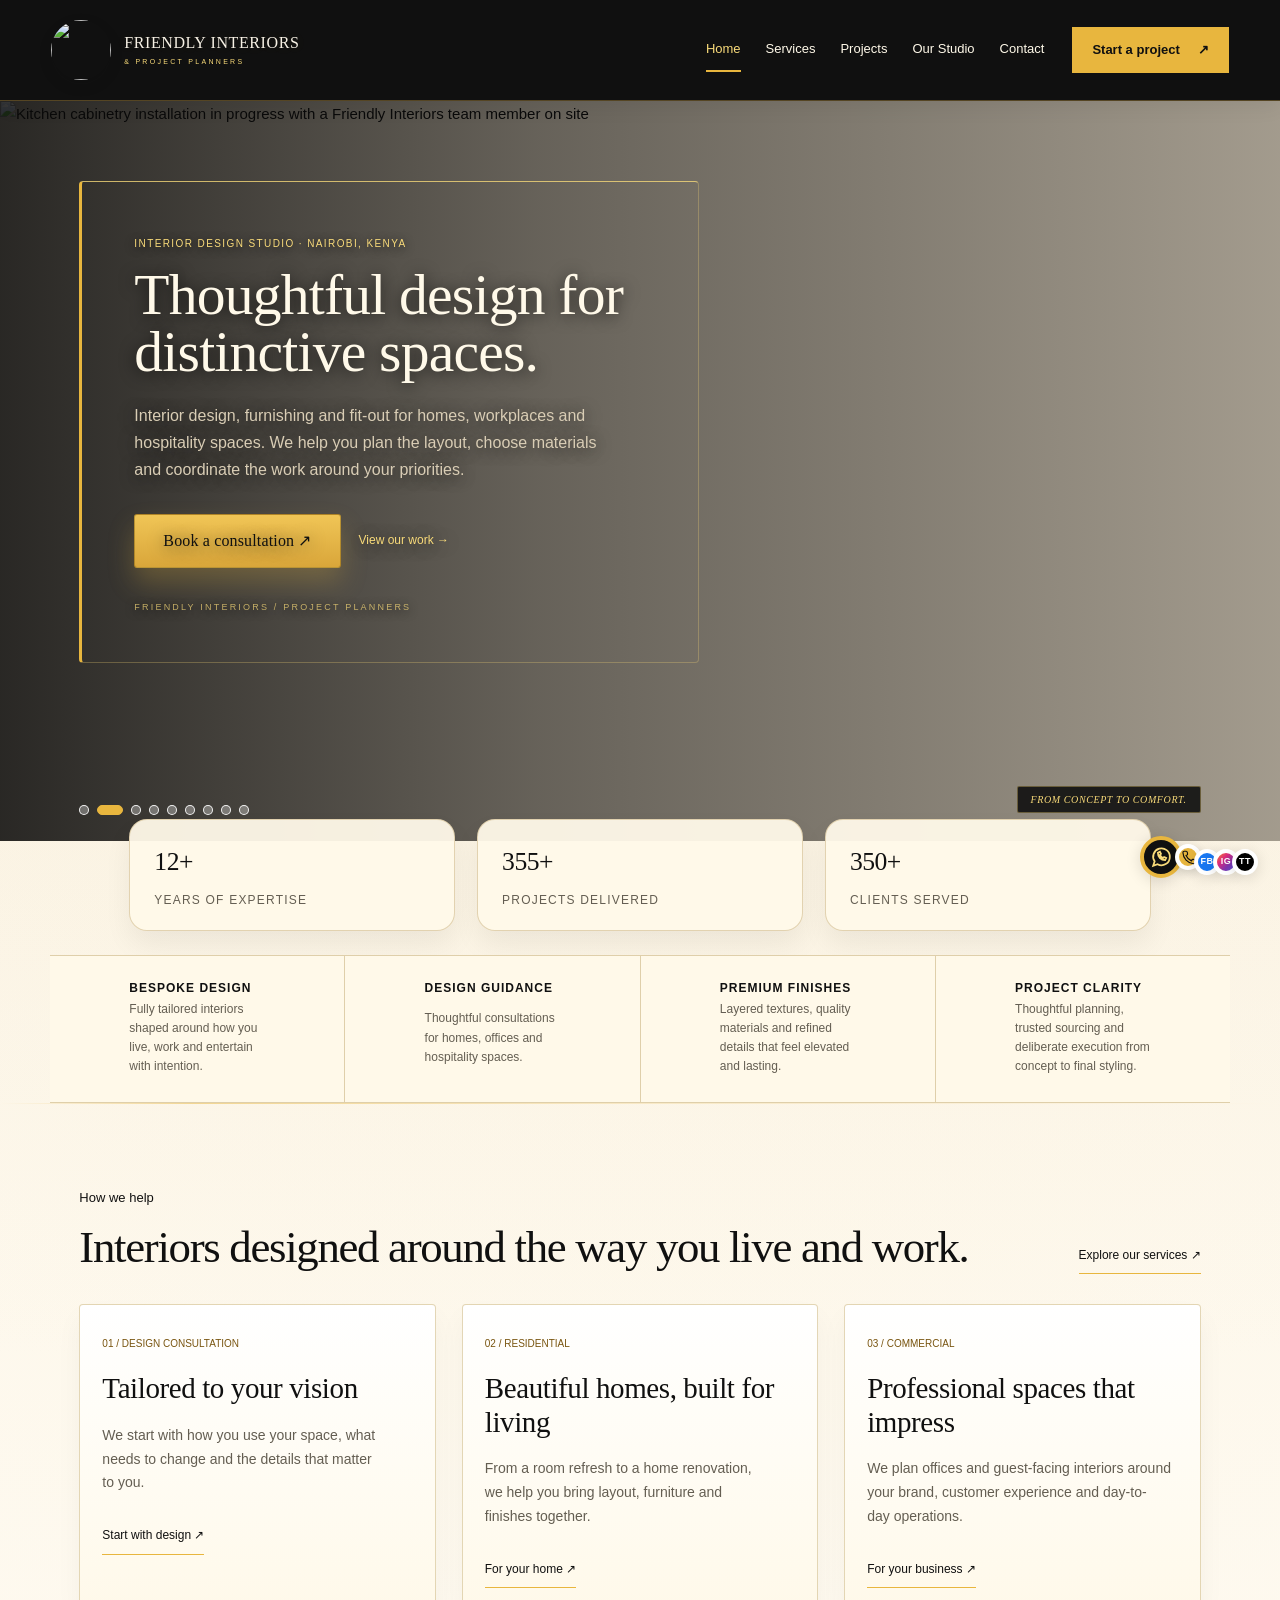
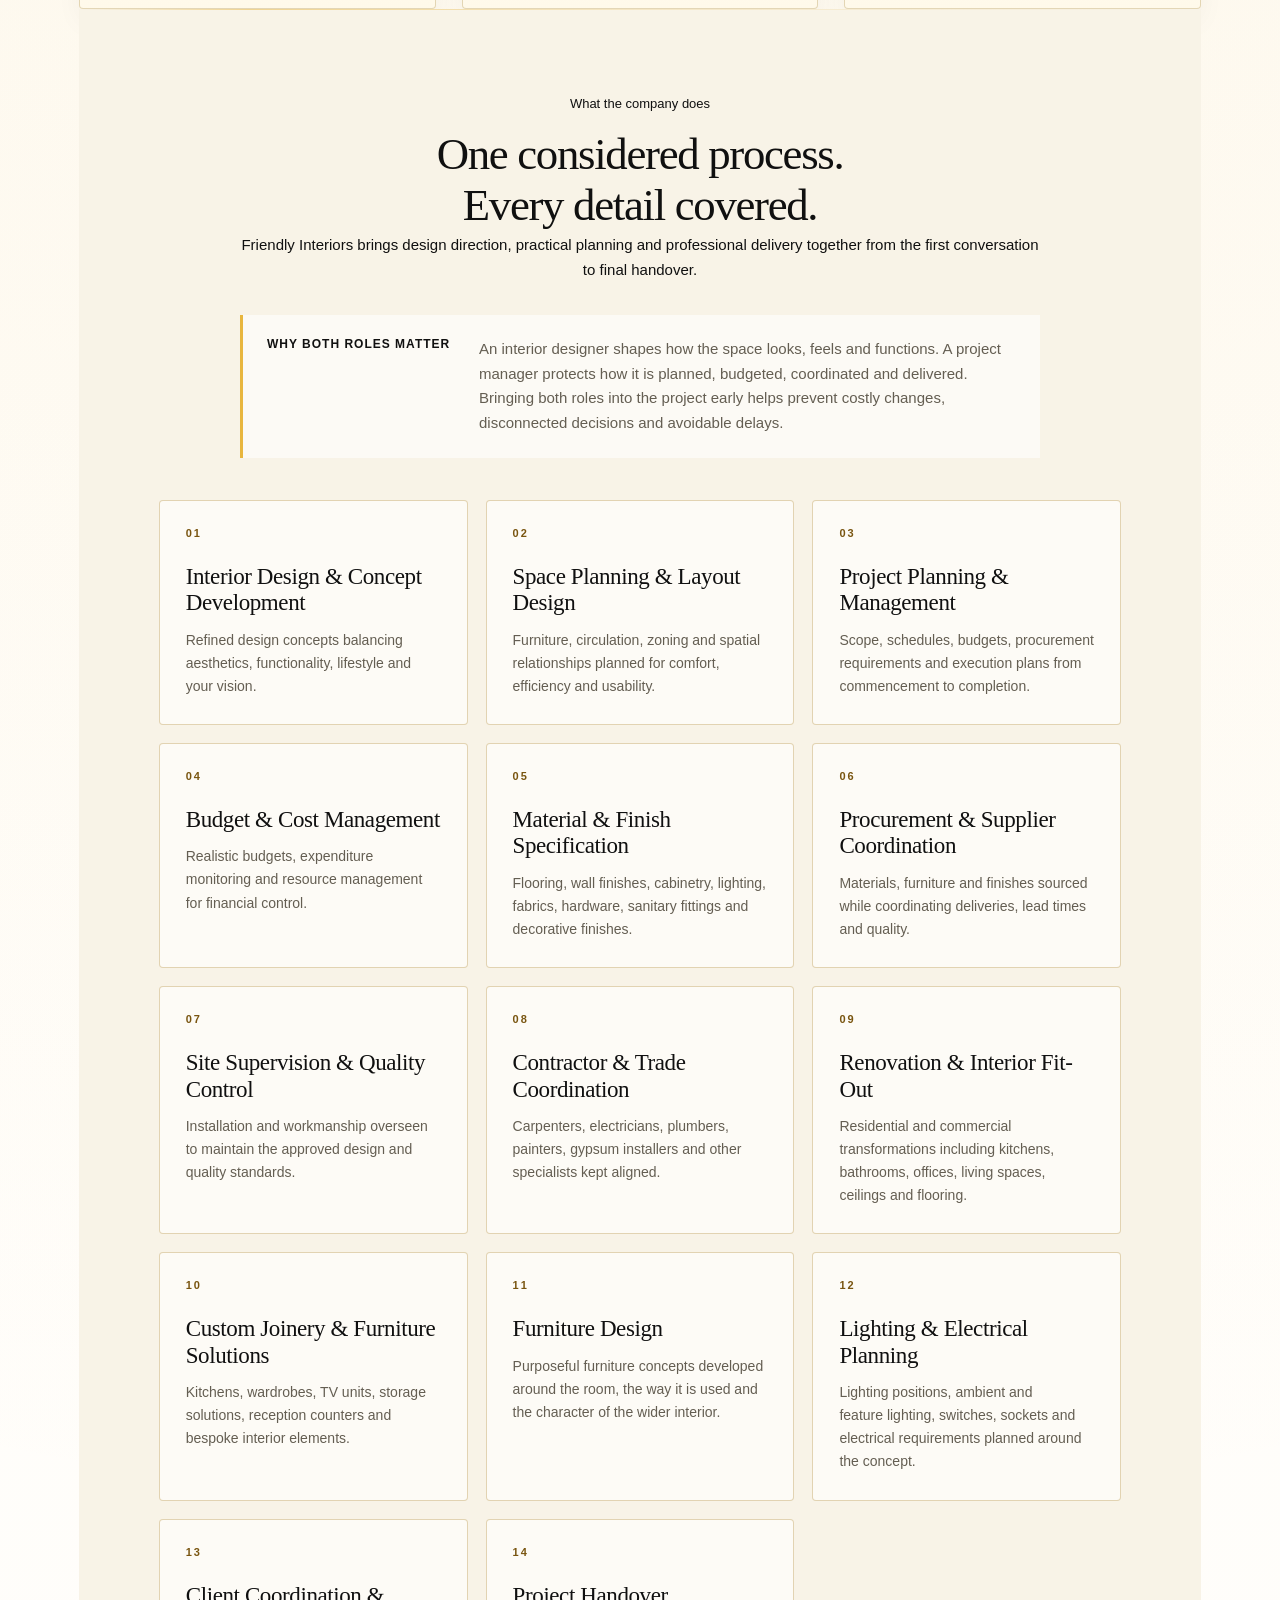
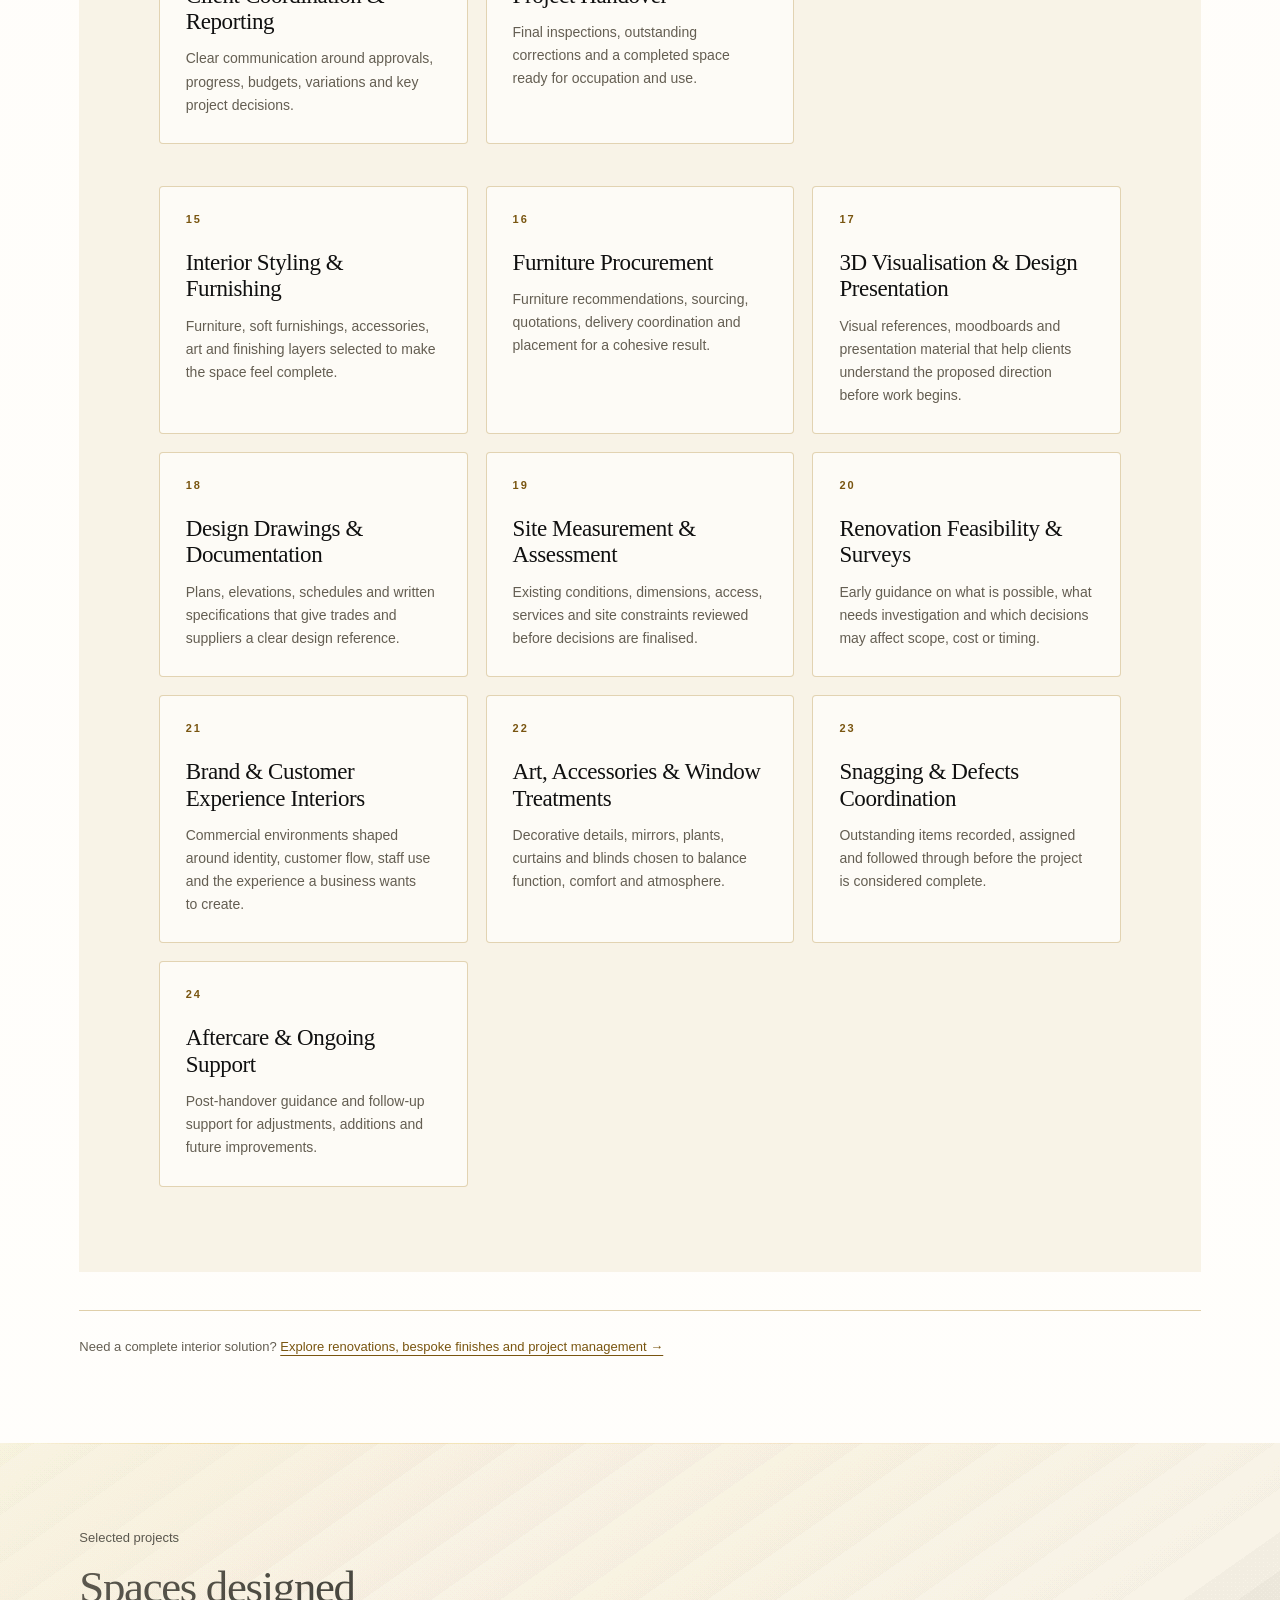
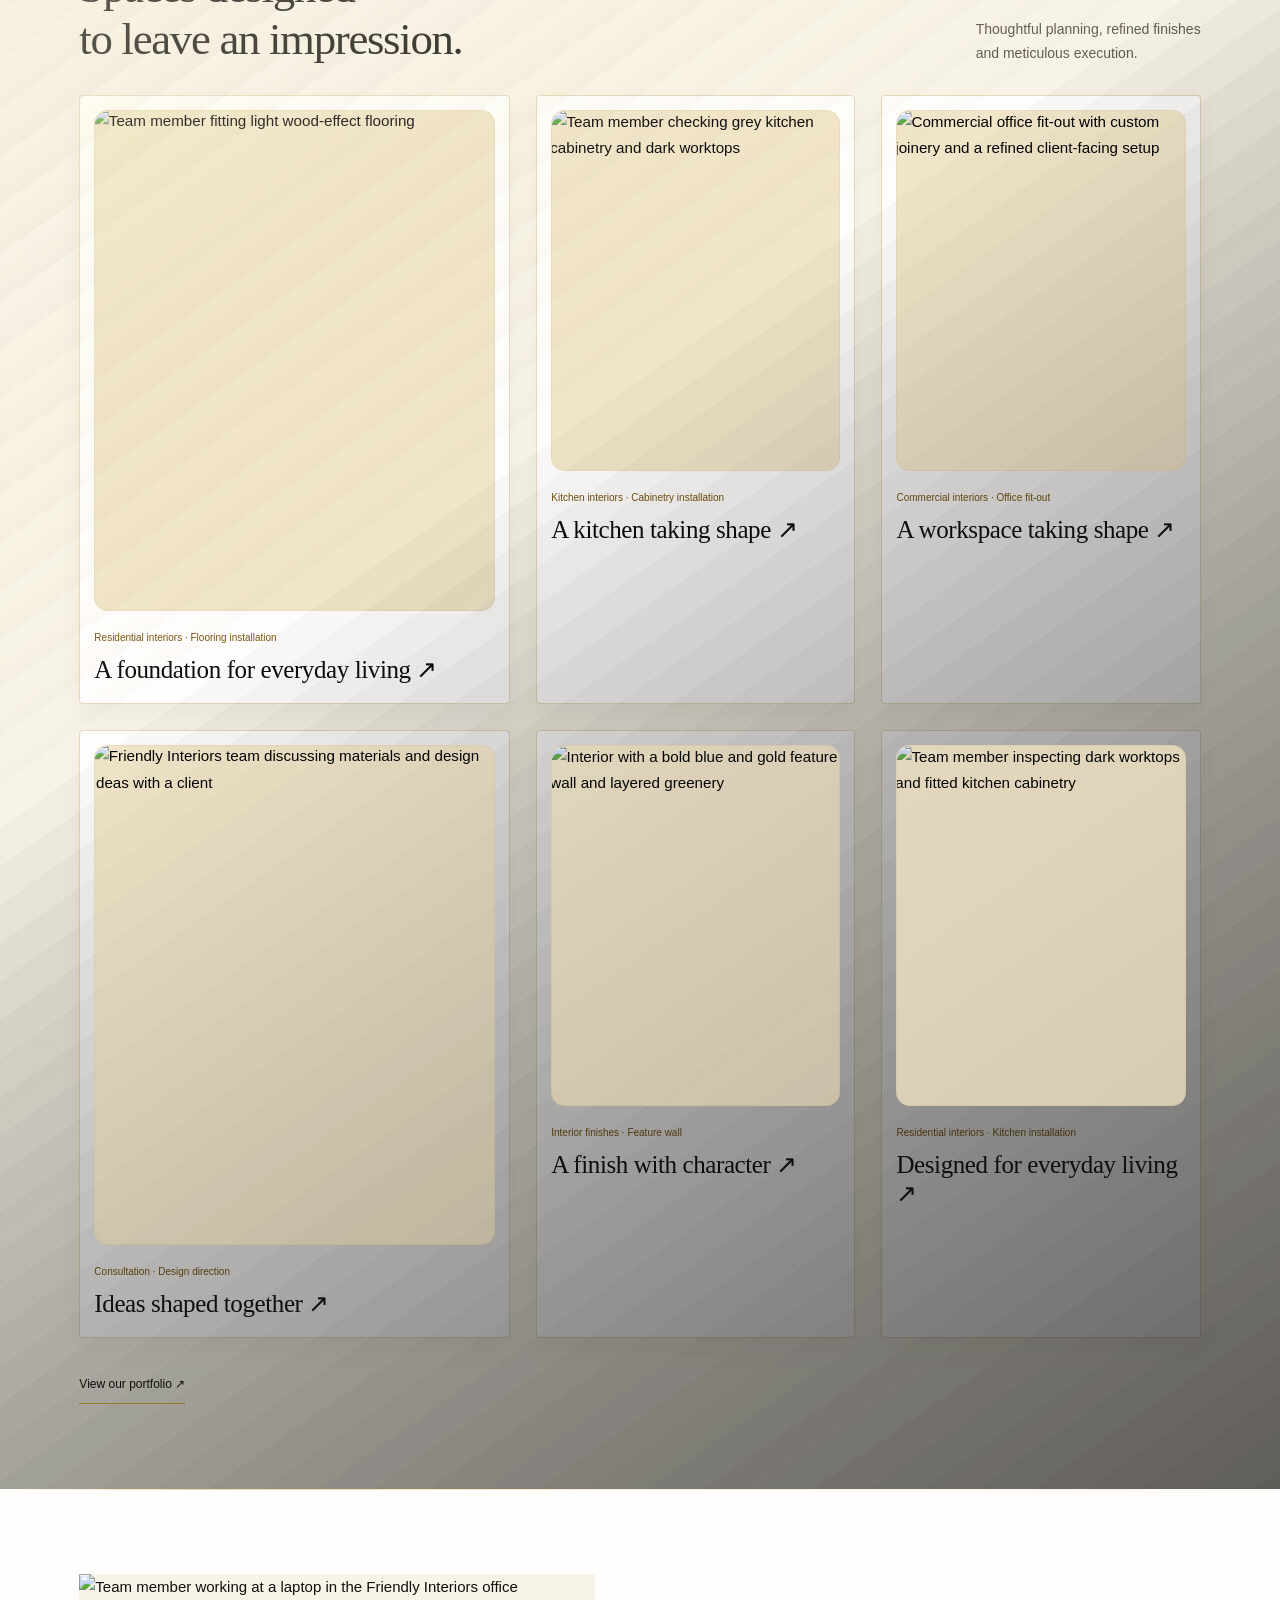
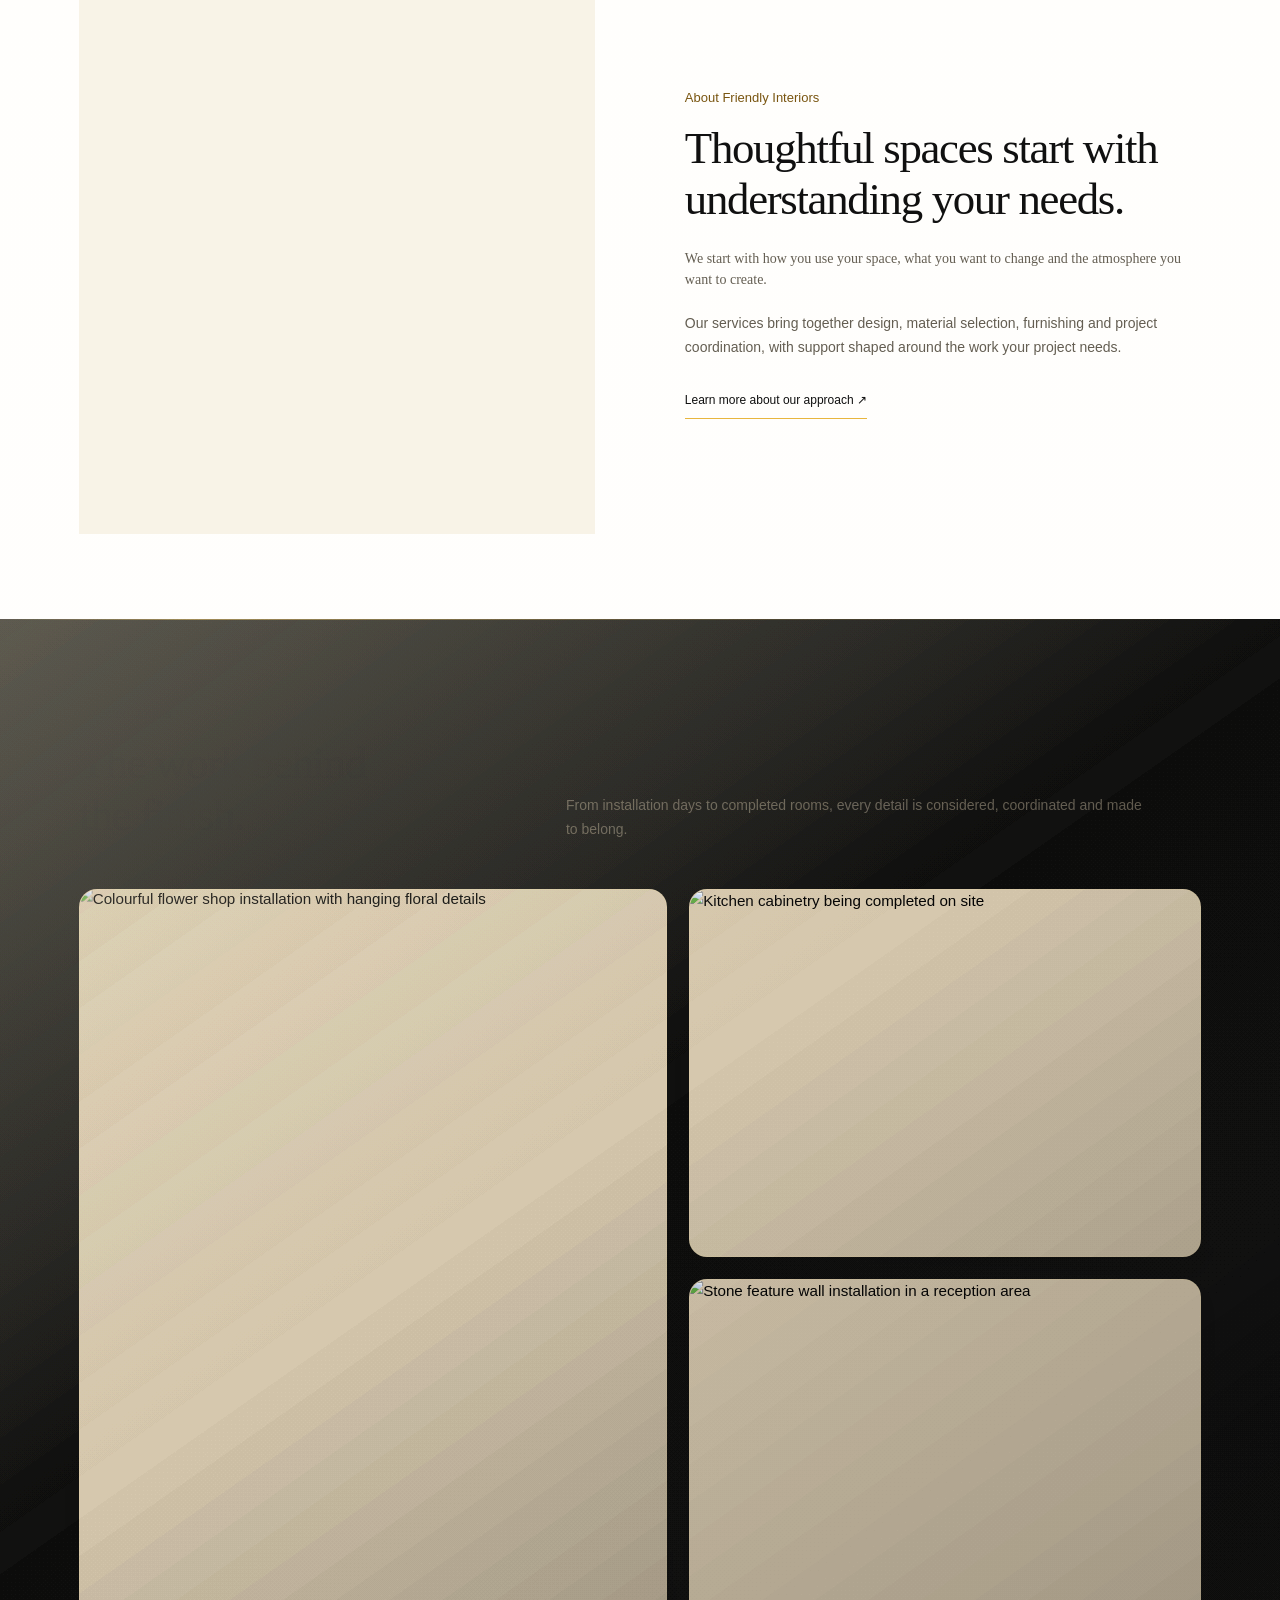
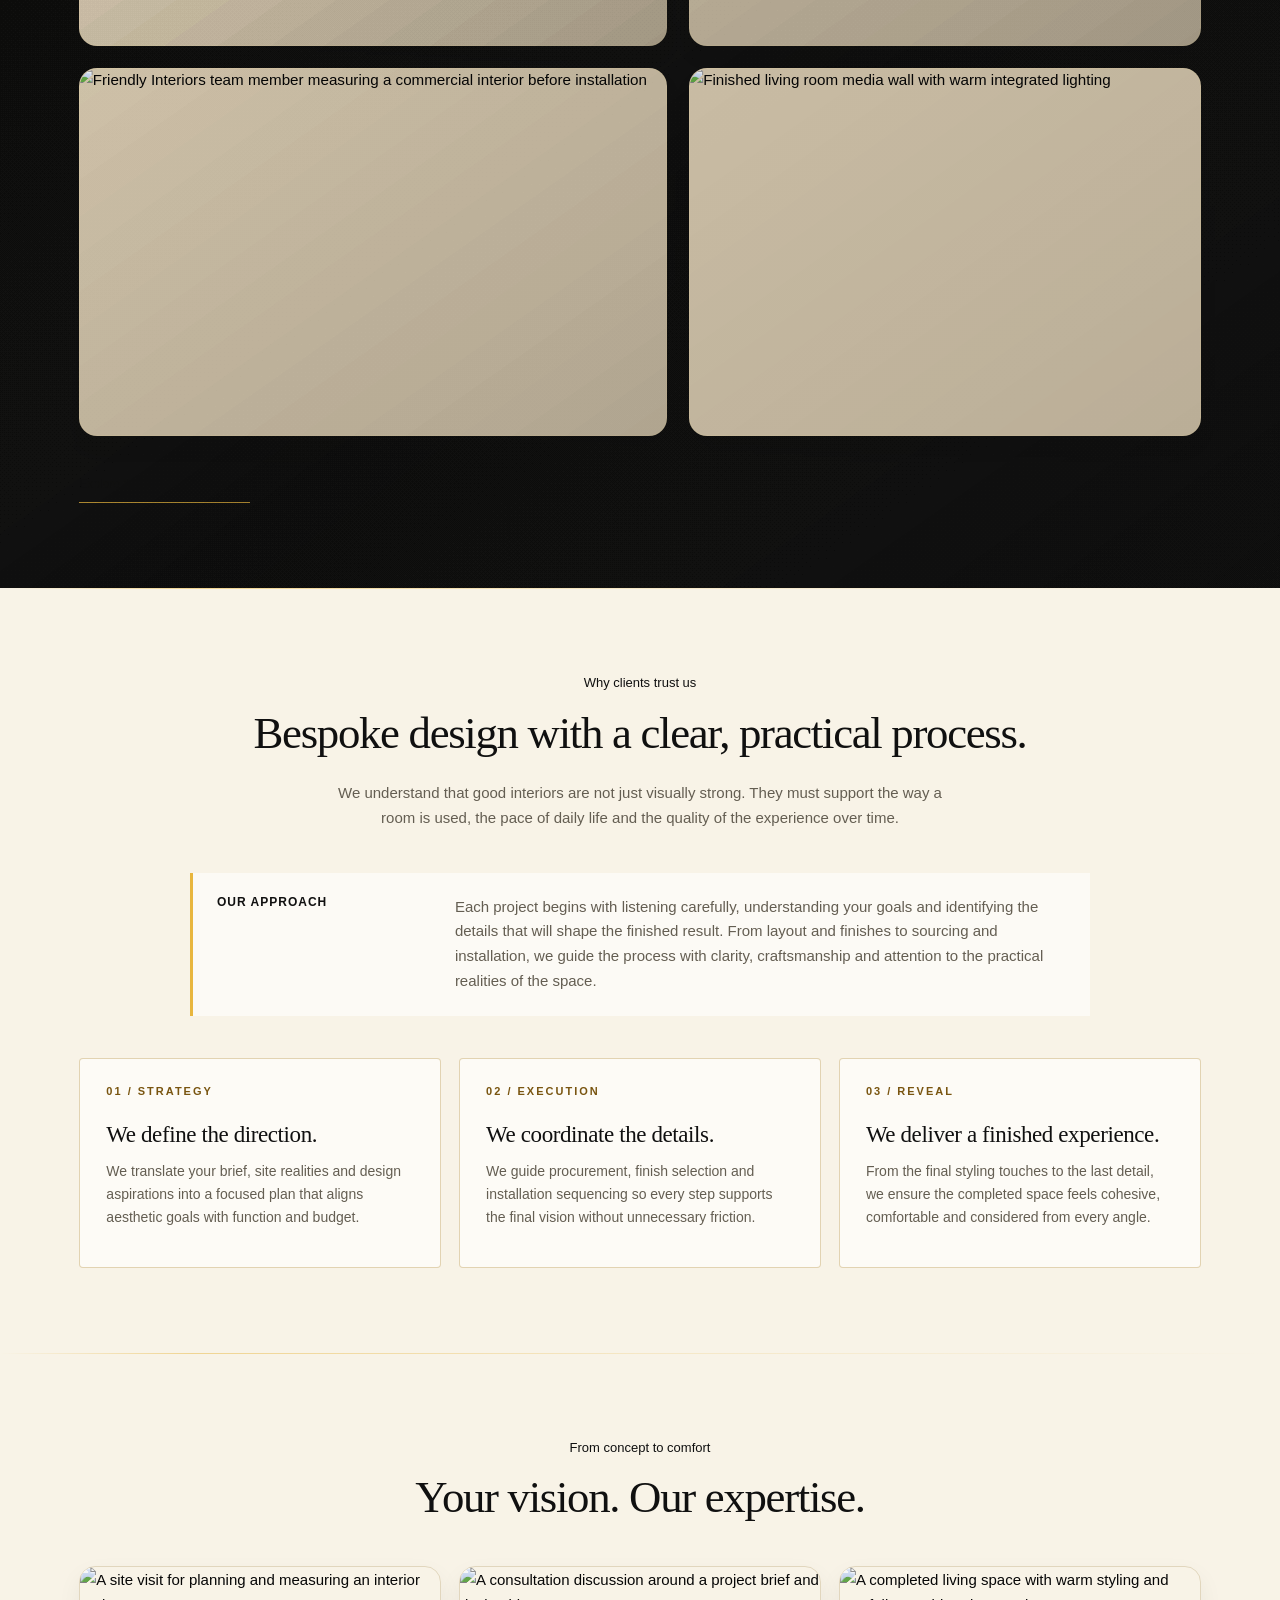
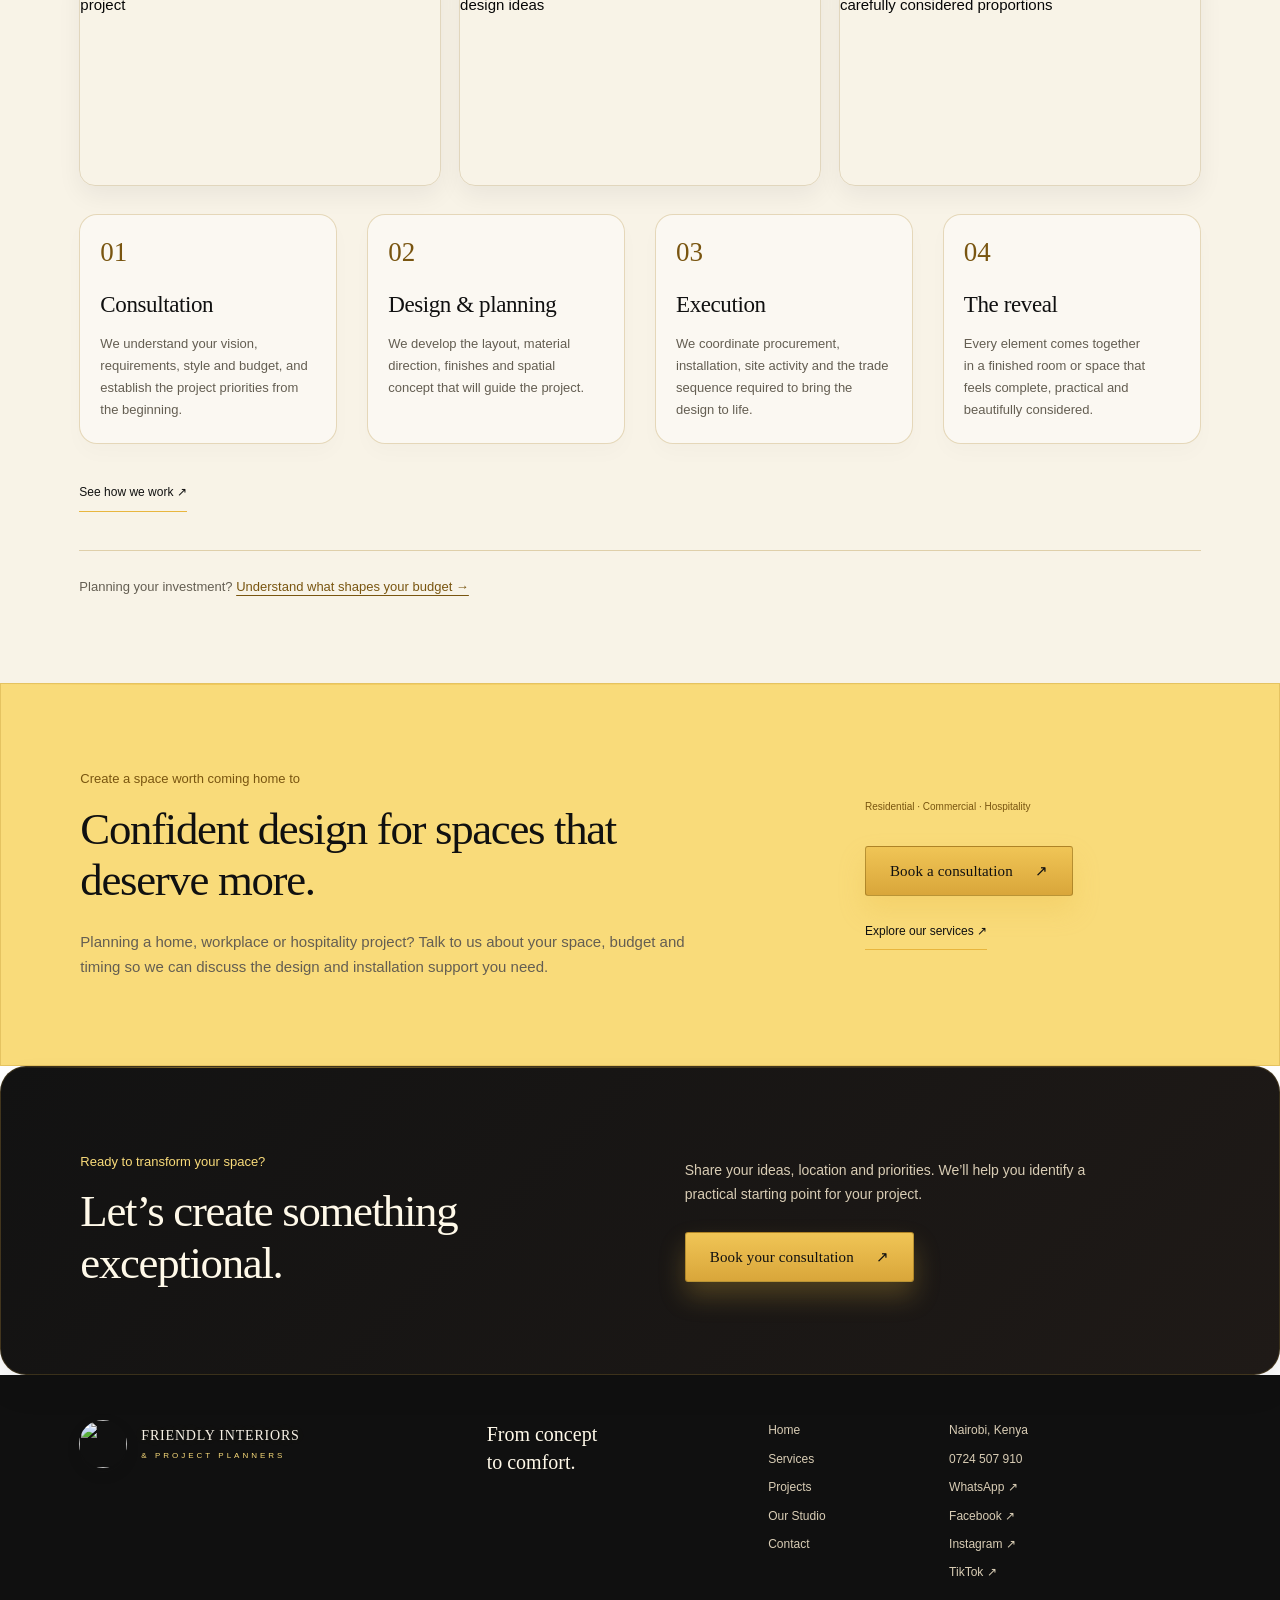
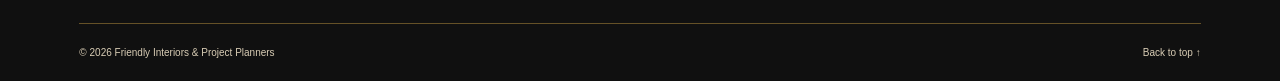
==== index.html @ 9d8ebe6f "Add files via upload" ====
<!DOCTYPE html>
<html lang="en">
<head>
<meta charset="UTF-8">
<meta name="viewport" content="width=device-width, initial-scale=1">
<meta name="description" content="Friendly Interiors &amp; Project Planners designs and delivers refined residential, commercial and hospitality interiors for clients worldwide, from concept through completion.">
<meta name="theme-color" content="#101010">
<title>Worldwide Interior Design | Friendly Interiors &amp; Project Planners</title>
<link rel="stylesheet" href="style.css">
<script src="script.js" defer></script>
</head>
<body>
<a class="skip-link" href="#main-content">Skip to content</a>
<header id="top" class="site-header">
  <div class="header-inner">
    <a class="brand" href="index.html" aria-label="Friendly Interiors home"><img src="images/logo-v2.jpg" width="600" height="600" alt=""><span>FRIENDLY INTERIORS<small>&amp; PROJECT PLANNERS</small></span></a>
    <button class="menu-toggle" type="button" aria-expanded="false" aria-controls="main-nav" hidden><span class="menu-label">Menu</span><span class="menu-icon" aria-hidden="true"></span></button>
    <nav id="main-nav" aria-label="Main navigation">
      <div class="nav-links"><a href="index.html" aria-current="page">Home</a><a href="services.html">Services</a><a href="projects.html">Projects</a><a href="studio.html">Our Studio</a><a href="contact.html">Contact</a></div>
      <a class="nav-project-cta" href="contact.html#contact">Start a project <span aria-hidden="true">↗</span></a>
      <a class="nav-phone" href="tel:+254724507910"><span>Speak with our team</span>0724 507 910</a>
    </nav>
  </div>
</header>
<main id="main-content"><section class="hero" aria-labelledby="hero-title">
  <div class="hero-slideshow" aria-label="Featured interior design project gallery">
    <img src="images/tv%20wall%20design.jpg" alt="Contemporary residential media wall with timber slats, textured stone and integrated lighting" class="hero-image is-active" fetchpriority="high" decoding="async">
    <img src="images/kitchen%20cabinet%20done.jpg" alt="Kitchen cabinetry installation in progress with a Friendly Interiors team member on site" class="hero-image" loading="lazy" decoding="async">
    <img src="images/hospitality%20space%20image.jpg" alt="Hospitality interior styling with a refined palette, soft seating and polished finish details" class="hero-image" loading="lazy" decoding="async">
    <img src="images/residential%20image.jpg" alt="Residential living space with warm materials, comfortable seating and a curated modern layout" class="hero-image" loading="lazy" decoding="async">
    <img src="images/office-fit-out.jpg" alt="Commercial office fit-out showing custom joinery, flooring and a refined work environment" class="hero-image" loading="lazy" decoding="async">
    <img src="images/commercial%20space.jpg" alt="Commercial interior with brushed timber details, shelving and a polished hospitality atmosphere" class="hero-image" loading="lazy" decoding="async">
    <img src="images/commercial%20space2.jpg" alt="Statement feature wall with blue and gold detailing and layered greenery in a stylish finish" class="hero-image" loading="lazy" decoding="async">
    <img src="images/consultation.jpg" alt="Friendly Interiors team discussing design ideas with clients during a consultation" class="hero-image" loading="lazy" decoding="async">
    <img src="images/studio-planning.jpg" alt="Design planning session with materials and ideas being mapped out in the studio" class="hero-image" loading="lazy" decoding="async">
  </div>
  <div class="hero-dots" aria-label="Image slides">
    <button type="button" class="hero-dot is-active" aria-label="Show slide 1" aria-pressed="true"></button>
    <button type="button" class="hero-dot" aria-label="Show slide 2" aria-pressed="false"></button>
    <button type="button" class="hero-dot" aria-label="Show slide 3" aria-pressed="false"></button>
    <button type="button" class="hero-dot" aria-label="Show slide 4" aria-pressed="false"></button>
    <button type="button" class="hero-dot" aria-label="Show slide 5" aria-pressed="false"></button>
    <button type="button" class="hero-dot" aria-label="Show slide 6" aria-pressed="false"></button>
    <button type="button" class="hero-dot" aria-label="Show slide 7" aria-pressed="false"></button>
    <button type="button" class="hero-dot" aria-label="Show slide 8" aria-pressed="false"></button>
    <button type="button" class="hero-dot" aria-label="Show slide 9" aria-pressed="false"></button>
  </div>
  <div class="hero-card"><p class="eyebrow">Interior design studio · Nairobi, Kenya</p><h1 id="hero-title">Thoughtful design for distinctive spaces.</h1><p>Interior design, furnishing and fit-out for homes, workplaces and hospitality spaces. We help you plan the layout, choose materials and coordinate the work around your priorities.</p><div class="hero-actions"><a class="button" href="contact.html#contact">Book a consultation ↗</a><a class="hero-secondary" href="projects.html">View our work →</a></div></div><span class="hero-caption">From concept to comfort.</span></section>
<section class="hero-metrics" aria-label="Friendly Interiors highlights">
  <div class="metric-item"><span class="metric-number">12+</span><span class="metric-label">years of expertise</span></div>
  <div class="metric-item"><span class="metric-number">355+</span><span class="metric-label">projects delivered</span></div>
  <div class="metric-item"><span class="metric-number">350+</span><span class="metric-label">clients served</span></div>
</section>
<section class="trust-strip" aria-label="Studio strengths">
  <div><strong>Bespoke design</strong><span>Fully tailored interiors shaped around how you live, work and entertain with intention.</span></div>
  <div><strong>Design guidance</strong><span>Thoughtful consultations for homes, offices and hospitality spaces.</span></div>
  <div><strong>Premium finishes</strong><span>Layered textures, quality materials and refined details that feel elevated and lasting.</span></div>
  <div><strong>Project clarity</strong><span>Thoughtful planning, trusted sourcing and deliberate execution from concept to final styling.</span></div>
</section>
<section class="section" id="services"><div class="heading-row"><div><p class="eyebrow">How we help</p><h2>Interiors designed around the way you live and work.</h2></div><a class="text-link" href="services.html">Explore our services ↗</a></div><div class="pathway-grid">
<article><span class="tag">01 / DESIGN CONSULTATION</span><h3>Tailored to your vision</h3><p>We start with how you use your space, what needs to change and the details that matter to you.</p><a class="text-link" href="services.html#residential">Start with design ↗</a></article>
<article><span class="tag">02 / RESIDENTIAL</span><h3>Beautiful homes, built for living</h3><p>From a room refresh to a home renovation, we help you bring layout, furniture and finishes together.</p><a class="text-link" href="services.html#residential">For your home ↗</a></article>
<article><span class="tag">03 / COMMERCIAL</span><h3>Professional spaces that impress</h3><p>We plan offices and guest-facing interiors around your brand, customer experience and day-to-day operations.</p><a class="text-link" href="services.html#commercial">For your business ↗</a></article></div><div class="compact-note" id="service-guide">Need a complete interior solution? <a href="services.html#service-guide">Explore renovations, bespoke finishes and project management →</a></div></section>
<section class="section home-work" id="projects"><div class="heading-row"><div><p class="eyebrow">Selected projects</p><h2>Spaces designed<br>to leave an impression.</h2></div><p>Thoughtful planning, refined finishes<br>and meticulous execution.</p></div><div class="home-projects"><article><a href="projects.html#flooring-installation" class="preview-photo"><img src="images/residential%20image.jpg" alt="Team member fitting light wood-effect flooring" loading="lazy" decoding="async"></a><p class="tag">Residential interiors · Flooring installation</p><h3><a href="projects.html#flooring-installation">A foundation for everyday living ↗</a></h3></article><article><a href="projects.html#kitchen-installation" class="preview-photo"><img src="images/hospitality%20space%20image.jpg" alt="Team member checking grey kitchen cabinetry and dark worktops" loading="lazy" decoding="async"></a><p class="tag">Kitchen interiors · Cabinetry installation</p><h3><a href="projects.html#kitchen-installation">A kitchen taking shape ↗</a></h3></article><article><a href="projects.html#office-fit-out" class="preview-photo"><img src="images/office-fit-out.jpg" alt="Commercial office fit-out with custom joinery and a refined client-facing setup" loading="lazy" decoding="async"></a><p class="tag">Commercial interiors · Office fit-out</p><h3><a href="projects.html#office-fit-out">A workspace taking shape ↗</a></h3></article><article><a href="studio.html#consultation" class="preview-photo"><img src="images/consultation.jpg" alt="Friendly Interiors team discussing materials and design ideas with a client" loading="lazy" decoding="async"></a><p class="tag">Consultation · Design direction</p><h3><a href="studio.html#consultation">Ideas shaped together ↗</a></h3></article><article><a href="projects.html#lounge-styling" class="preview-photo"><img src="images/commercial%20space2.jpg" alt="Interior with a bold blue and gold feature wall and layered greenery" loading="lazy" decoding="async"></a><p class="tag">Interior finishes · Feature wall</p><h3><a href="projects.html#lounge-styling">A finish with character ↗</a></h3></article><article><a href="projects.html#kitchen-installation" class="preview-photo"><img src="images/hero.jpg" alt="Team member inspecting dark worktops and fitted kitchen cabinetry" loading="lazy" decoding="async"></a><p class="tag">Residential interiors · Kitchen installation</p><h3><a href="projects.html#kitchen-installation">Designed for everyday living ↗</a></h3></article></div><a class="text-link" href="projects.html">View our portfolio ↗</a></section>
<section class="section editorial-split" id="about"><figure class="portrait"><img src="images/studio-planning.jpg" alt="Team member working at a laptop in the Friendly Interiors office" loading="lazy" decoding="async"></figure><div><p class="eyebrow">About Friendly Interiors</p><h2>Thoughtful spaces start with understanding your needs.</h2><p class="lead">We start with how you use your space, what you want to change and the atmosphere you want to create.</p><p>Our services bring together design, material selection, furnishing and project coordination, with support shaped around the work your project needs.</p><a class="text-link" href="studio.html">Learn more about our approach ↗</a></div></section>
<section class="section premium-gallery" aria-labelledby="premium-gallery-title"><div class="heading-row"><div><p class="eyebrow">Selected details</p><h2 id="premium-gallery-title">The work behind the finish.</h2></div><p>From installation days to completed rooms, every detail is considered, coordinated and made to belong.</p></div><div class="premium-gallery-grid"><figure class="premium-gallery-feature"><img src="images/flower%20shop%20renovation.jpg" alt="Colourful flower shop installation with hanging floral details" loading="lazy" decoding="async"><figcaption><span>Commercial &amp; hospitality</span><strong>Colour, movement and atmosphere.</strong></figcaption></figure><figure><img src="images/kitchen%20cabinet%20done.jpg" alt="Kitchen cabinetry being completed on site" loading="lazy" decoding="async"><figcaption><span>Residential interiors</span><strong>Crafted for everyday living.</strong></figcaption></figure><figure><img src="images/pu%20stone%20installation%20in%20reception.jpg" alt="Stone feature wall installation in a reception area" loading="lazy" decoding="async"><figcaption><span>Renovation &amp; fit-out</span><strong>Details that make an entrance.</strong></figcaption></figure><figure><img src="images/best%20tv%20area.jpg" alt="Finished living room media wall with warm integrated lighting" loading="lazy" decoding="async"><figcaption><span>Residential interiors</span><strong>A considered final reveal.</strong></figcaption></figure></div><a class="text-link" href="projects.html">Explore the full project stories ↗</a></section>
<section class="section capability-section"><div class="section-heading"><p class="eyebrow">Why clients trust us</p><h2>Bespoke design with a clear, practical process.</h2><p>We understand that good interiors are not just visually strong. They must support the way a room is used, the pace of daily life and the quality of the experience over time.</p></div><div class="capability-note"><strong>Our approach</strong><span>Each project begins with listening carefully, understanding your goals and identifying the details that will shape the finished result. From layout and finishes to sourcing and installation, we guide the process with clarity, craftsmanship and attention to the practical realities of the space.</span></div><div class="capability-grid"><article><span>01 / STRATEGY</span><h3>We define the direction.</h3><p>We translate your brief, site realities and design aspirations into a focused plan that aligns aesthetic goals with function and budget.</p></article><article><span>02 / EXECUTION</span><h3>We coordinate the details.</h3><p>We guide procurement, finish selection and installation sequencing so every step supports the final vision without unnecessary friction.</p></article><article><span>03 / REVEAL</span><h3>We deliver a finished experience.</h3><p>From the final styling touches to the last detail, we ensure the completed space feels cohesive, comfortable and considered from every angle.</p></article></div></section>
<section class="section process" id="process"><div class="section-heading"><p class="eyebrow">From concept to comfort</p><h2>Your vision. Our expertise.</h2></div><div class="process-visuals" aria-label="Project process imagery">
  <img src="images/site-visit-poster.jpg" alt="A site visit for planning and measuring an interior project" loading="lazy" decoding="async">
  <img src="images/consultation.jpg" alt="A consultation discussion around a project brief and design ideas" loading="lazy" decoding="async">
  <img src="images/residential%20image.jpg" alt="A completed living space with warm styling and carefully considered proportions" loading="lazy" decoding="async">
</div><ol class="process-grid"><li><span>01</span><h3>Consultation</h3><p>We understand your vision, requirements, style and budget, and establish the project priorities from the beginning.</p></li><li><span>02</span><h3>Design &amp; planning</h3><p>We develop the layout, material direction, finishes and spatial concept that will guide the project.</p></li><li><span>03</span><h3>Execution</h3><p>We coordinate procurement, installation, site activity and the trade sequence required to bring the design to life.</p></li><li><span>04</span><h3>The reveal</h3><p>Every element comes together in a finished room or space that feels complete, practical and beautifully considered.</p></li></ol><a class="text-link" href="studio.html#process">See how we work ↗</a><div class="compact-note" id="planning">Planning your investment? <a href="services.html#planning">Understand what shapes your budget →</a></div></section><section class="section advertise-strip" aria-labelledby="advertise-title"><div><p class="eyebrow">Create a space worth coming home to</p><h2 id="advertise-title">Confident design for spaces that deserve more.</h2><p>Planning a home, workplace or hospitality project? Talk to us about your space, budget and timing so we can discuss the design and installation support you need.</p></div><div class="advertise-actions"><p class="tag">Residential · Commercial · Hospitality</p><a class="button" href="contact.html#contact">Book a consultation <span aria-hidden="true">↗</span></a><a class="text-link" href="services.html">Explore our services ↗</a></div></section><section class="section closing-cta" id="contact"><div><p class="eyebrow">Ready to transform your space?</p><h2>Let’s create something exceptional.</h2></div><div><p>Share your ideas, location and priorities. We’ll help you identify a practical starting point for your project.</p><a class="button" href="contact.html#contact">Book your consultation <span aria-hidden="true">↗</span></a></div></section></main>
<footer class="site-footer"><div class="footer-top"><a class="brand" href="index.html" aria-label="Friendly Interiors home"><img src="images/logo-v2.jpg" width="600" height="600" alt=""><span>FRIENDLY INTERIORS<small>&amp; PROJECT PLANNERS</small></span></a><p>From concept<br>to comfort.</p><div aria-label="Footer navigation"><a href="index.html">Home</a><a href="services.html">Services</a><a href="projects.html">Projects</a><a href="studio.html">Our Studio</a><a href="contact.html">Contact</a></div><div><span>Nairobi, Kenya</span><a href="tel:+254724507910">0724 507 910</a><a href="https://wa.me/254763507911" target="_blank" rel="noopener">WhatsApp ↗</a><a href="https://web.facebook.com/Friendlyinteriors.projectplanners" target="_blank" rel="noopener">Facebook ↗</a><a href="https://www.instagram.com/friendlyinteriors_studio/" target="_blank" rel="noopener">Instagram ↗</a><a href="https://www.tiktok.com/@friendlyinteriors.studio" target="_blank" rel="noopener">TikTok ↗</a></div></div><div class="footer-bottom"><p>© <span id="year">2026</span> Friendly Interiors &amp; Project Planners</p><a href="#top">Back to top ↑</a></div></footer>
<div class="floating-chat-stack" aria-label="Contact Friendly Interiors">
  <a class="floating-chat" href="https://wa.me/254763507911" target="_blank" rel="noopener" aria-label="Chat with Friendly Interiors on WhatsApp"><svg viewBox="0 0 24 24" width="25" height="25" fill="none" stroke="currentColor" stroke-width="1.7" aria-hidden="true"><path d="M20 11.5a8 8 0 0 1-11.8 7L4 20l1.4-4.3A8 8 0 1 1 20 11.5Z"/><path d="M8.5 7.5c0 4 3 7 7 7l1-2-2-1-1 1c-1.5-.5-2.5-1.5-3-3l1-1-1-2-2 1Z"/></svg></a>
  <a class="floating-call" href="tel:+254724507910" aria-label="Call Friendly Interiors on the phone number"><svg viewBox="0 0 24 24" width="15" height="15" fill="none" stroke="currentColor" stroke-width="1.8" aria-hidden="true"><path d="M22 16.9v3a2 2 0 0 1-2.2 2A18.4 18.4 0 0 1 3.1 4.2 2 2 0 0 1 5.1 2h3a2 2 0 0 1 2 1.7l.4 2.4a2 2 0 0 1-1.3 2.2l-1.1.4a16.1 16.1 0 0 0 8.7 8.7l.4-1.1a2 2 0 0 1 2.2-1.3l2.4.4A2 2 0 0 1 22 16.9Z"/></svg></a>
  <a class="floating-social floating-facebook" href="https://web.facebook.com/Friendlyinteriors.projectplanners" target="_blank" rel="noopener" aria-label="Follow Friendly Interiors on Facebook">FB</a>
  <a class="floating-social floating-instagram" href="https://www.instagram.com/friendlyinteriors_studio/" target="_blank" rel="noopener" aria-label="Follow Friendly Interiors on Instagram">IG</a>
  <a class="floating-social floating-tiktok" href="https://www.tiktok.com/@friendlyinteriors.studio" target="_blank" rel="noopener" aria-label="Follow Friendly Interiors on TikTok">TT</a>
</div>
</body>
</html>
---- style.css ----
﻿/* Friendly Interiors — light, editorial design inspired by the supplied reference. */
:root {
  --ink: #101010;
  --muted: #645e52;
  --paper: #f8f3e7;
  --sand: #f1e5c9;
  --gold: #e8b63e;
  --gold-text: #795510;
  --gold-light: #f9db7a;
  --ivory: #fff9e9;
  --line: #dfcfaa;
  --serif: Georgia, 'Times New Roman', serif;
  --gutter: clamp(22px, 6.2vw, 100px);
  --shadow-soft: 0 18px 38px rgba(16, 16, 16, 0.08);
  --shadow-card: 0 10px 24px rgba(16, 16, 16, 0.06);
  --radius-xl: 26px;
  --radius-lg: 18px;
}
* { box-sizing: border-box; margin: 0; padding: 0; }
html { scroll-behavior: smooth; scroll-padding-top: 24px; }
body {
  color: var(--ink);
  background:
    radial-gradient(circle at top, rgba(233, 182, 62, 0.12), transparent 28%),
    linear-gradient(180deg, #f8f2e8 0%, #fffdf9 12%, #ffffff 100%);
  font: 15px/1.7 Arial, Helvetica, sans-serif;
  -webkit-font-smoothing: antialiased;
  text-rendering: optimizeLegibility;
}
img { display: block; max-width: 100%; object-fit: cover; }
a { color: inherit; text-decoration: none; }
button, input, select, textarea { font: inherit; }
button, a, input, select, textarea { -webkit-tap-highlight-color: transparent; }
button { cursor: pointer; }
a, button { touch-action: manipulation; }
a:focus-visible, button:focus-visible, summary:focus-visible { outline: 2px solid var(--gold); outline-offset: 5px; }
input:focus, select:focus, textarea:focus { outline: 2px solid var(--gold); outline-offset: 2px; }
[hidden] { display: none !important; }
h1, h2, h3 { font-family: var(--serif); font-weight: 400; line-height: 1.15; }
h2 { font-size: clamp(34px, 3.5vw, 51px); letter-spacing: -1.3px; }
h3 { font-size: 27px; letter-spacing: -.4px; }
p { text-wrap: pretty; }
.sr-only { position: absolute; width: 1px; height: 1px; padding: 0; margin: -1px; overflow: hidden; clip-path: inset(50%); white-space: nowrap; }
.skip-link { position: absolute; top: -100px; left: 20px; background: white; padding: 12px; z-index: 20; }
.skip-link:focus { top: 10px; }
.site-header {
  position: sticky;
  top: 0;
  z-index: 30;
  min-height: 98px;
  padding: 18px var(--gutter);
  display: flex;
  align-items: center;
  justify-content: space-between;
  gap: 30px;
  background: rgba(12, 12, 12, 0.96);
  backdrop-filter: blur(12px);
  border-bottom: 1px solid rgba(232, 182, 62, 0.42);
  box-shadow: 0 14px 28px rgba(16, 16, 16, 0.16);
}
.brand { display: inline-flex; align-items: center; gap: 14px; flex-shrink: 0; }
.brand img { width: 68px; height: 68px; border-radius: 50%; object-fit: cover; box-shadow: 0 5px 14px rgba(16, 16, 16, 0.12); }
.brand > span {
  font: 18px/1.2 var(--serif);
  letter-spacing: 0.8px;
  color: #f7f1e5;
  text-shadow: 0 0 12px rgba(249, 219, 122, 0.1);
}
.brand small { display: block; margin-top: 5px; font: 8px/1.4 Arial, sans-serif; letter-spacing: 3px; color: var(--gold-light); }
nav { display: flex; align-items: center; gap: 30px; }
nav a {
  position: relative;
  font-size: 14px;
  padding: 10px 0;
  transition: color .2s ease;
}
nav a::after {
  content: "";
  position: absolute;
  left: 0;
  bottom: 3px;
  width: 100%;
  height: 1px;
  background: var(--gold);
  transform: scaleX(0);
  transform-origin: left;
  transition: transform .2s ease;
}
nav a:hover::after, nav a[aria-current="page"]::after { transform: scaleX(1); }
nav a:hover, .text-link:hover, .hero-secondary:hover { color: var(--gold-text); }
nav .nav-cta { border-bottom: 1px solid var(--ink); }
.nav-cta span { padding-left: 15px; }
.menu-toggle { border: 1px solid var(--line); background: white; padding: 9px 12px; font-size: 13px; }
.menu-toggle span { margin-left: 8px; }
.hero { min-height: 670px; height: min(740px, 75vw); position: relative; display: flex; align-items: flex-start; padding: 80px var(--gutter); isolation: isolate; background: #bcb3a3; }
.hero::before {
  content: "";
  position: absolute;
  inset: 0;
  background: linear-gradient(90deg, rgba(16, 16, 16, 0.68) 0%, rgba(16, 16, 16, 0.38) 35%, rgba(16, 16, 16, 0.2) 100%);
  z-index: -1;
}
.hero-slideshow { position: absolute; inset: 0; z-index: -2; }
.hero-image { position: absolute; inset: 0; width: 100%; height: 100%; object-position: center 57%; filter: saturate(0.85) contrast(1.05); opacity: 0; transition: opacity 0.6s ease; }
.hero-image.is-active { opacity: 1; }
.hero-card {
  background: rgba(255, 250, 240, 0.97);
  padding: 43px 44px;
  width: 540px;
  max-width: 100%;
  border: 1px solid rgba(16, 16, 16, 0.04);
  border-left: 5px solid var(--gold);
  box-shadow: 0 30px 52px rgba(16, 16, 16, 0.22);
  border-radius: 26px;
  backdrop-filter: blur(2px);
}
.eyebrow { font-size: 13px; line-height: 1.6; margin-bottom: 14px; }
.hero-card .eyebrow { color: var(--gold-text); font-size: 10px; letter-spacing: 1.4px; text-transform: uppercase; }
.hero h1 { font-size: 33px; line-height: 1.16; letter-spacing: -.5px; margin-bottom: 22px; }
.underline { text-decoration: underline; text-decoration-color: var(--gold); text-underline-offset: 7px; text-decoration-thickness: 1px; }
.hero-card > p:not(.eyebrow) { font-size: 15px; line-height: 1.6; margin-bottom: 25px; }
.hero-actions { display: flex; align-items: center; gap: 18px; flex-wrap: wrap; }
.button {
  display: inline-flex;
  justify-content: center;
  align-items: center;
  gap: 22px;
  min-height: 48px;
  padding: 12px 25px;
  border: 1px solid rgba(120, 89, 15, 0.45);
  background: linear-gradient(180deg, #f0c556 0%, #d9a63a 100%);
  color: var(--ink);
  font: 16px/1.35 var(--serif);
  border-radius: 999px;
  box-shadow: 0 14px 26px rgba(232, 182, 62, 0.25);
  transition: transform .2s ease, box-shadow .2s ease, filter .2s ease;
}
.button:hover {
  background: linear-gradient(180deg, #f8d577 0%, #e2b64d 100%);
  transform: translateY(-1px);
  box-shadow: 0 18px 30px rgba(232, 182, 62, 0.3);
  filter: saturate(1.05);
}
.hero-secondary { display: inline-flex; width: fit-content; margin-top: 0; font-size: 12px; }
.hero-secondary span { padding-left: 16px; }
.hero-caption { position: absolute; bottom: 28px; right: var(--gutter); color: white; background: rgba(16, 16, 16, 0.7); padding: 7px 13px; font: italic 16px var(--serif); border-radius: 999px; border: 1px solid rgba(249, 219, 122, 0.35); }
.hero-metrics {
  display: grid;
  grid-template-columns: repeat(3, minmax(0, 1fr));
  gap: 22px;
  max-width: 1180px;
  margin: -22px auto 0;
  padding: 0 var(--gutter);
  position: relative;
  z-index: 2;
}
.metric-item {
  display: flex;
  flex-direction: column;
  gap: 6px;
  background: rgba(255, 249, 233, 0.95);
  border: 1px solid rgba(223, 207, 170, 0.9);
  border-radius: 18px;
  padding: 20px 24px;
  box-shadow: 0 14px 28px rgba(16, 16, 16, 0.06);
}
.metric-number {
  font-family: var(--serif);
  font-size: clamp(24px, 2vw, 34px);
  letter-spacing: -0.5px;
  color: var(--ink);
}
.metric-label {
  color: var(--muted);
  font-size: 12px;
  text-transform: uppercase;
  letter-spacing: 1.2px;
}
.trust-strip {
  display: grid;
  grid-template-columns: repeat(4, minmax(0, 1fr));
  gap: 1px;
  background: var(--line);
  border-top: 1px solid var(--line);
  border-bottom: 1px solid var(--line);
  max-width: 1180px;
  margin: 24px auto 0;
  position: relative;
  z-index: 2;
}
.trust-strip div {
  display: grid;
  gap: 5px;
  padding: 22px 20px;
  background: rgba(255, 249, 233, 0.96);
}
.trust-strip strong {
  font: 700 11px Arial, sans-serif;
  letter-spacing: 1.6px;
  text-transform: uppercase;
  color: var(--ink);
}
.trust-strip span {
  color: var(--muted);
  font-size: 12px;
  line-height: 1.6;
}
.hero-dots {
  position: absolute;
  left: var(--gutter);
  bottom: 26px;
  display: flex;
  align-items: center;
  gap: 8px;
  z-index: 2;
}
.hero-dot {
  width: 10px;
  height: 10px;
  border-radius: 50%;
  border: 1px solid rgba(255, 255, 255, 0.9);
  background: rgba(255, 255, 255, 0.3);
  padding: 0;
  cursor: pointer;
  transition: all 0.2s ease;
}
.hero-dot.is-active {
  width: 26px;
  border-radius: 999px;
  background: var(--gold);
  border-color: var(--gold);
}
.specialisms { display: flex; justify-content: center; align-items: center; gap: clamp(22px, 4.5vw, 72px); padding: 35px var(--gutter); }
.specialisms > span { color: var(--muted); font-size: 10px; text-transform: uppercase; letter-spacing: 1.6px; }
.specialisms p { font: 24px var(--serif); }
.specialisms i { font-size: 20px; color: var(--gold-text); font-style: normal; }
.section {
  padding: 85px var(--gutter);
  position: relative;
}
.section::before {
  content: "";
  position: absolute;
  inset: 0 0 auto 0;
  height: 1px;
  background: linear-gradient(90deg, transparent 0%, rgba(232, 182, 62, 0.5) 15%, rgba(232, 182, 62, 0.2) 50%, transparent 100%);
}
.section-heading { max-width: 800px; margin: 0 auto 42px; text-align: center; }
.section-heading > p:last-child:not(.eyebrow) { color: var(--muted); margin: 20px auto 0; max-width: 640px; }
.services { background: var(--paper); }
.service-grid { display: grid; grid-template-columns: repeat(3, minmax(0, 1fr)); gap: 25px; max-width: 1280px; margin: auto; }
.pathway-grid article {
  background: rgba(255, 255, 255, 0.64);
  border: 1px solid rgba(223, 207, 170, 0.8);
  border-radius: var(--radius-lg);
  padding: 26px 24px 22px;
  box-shadow: 0 10px 22px rgba(16, 16, 16, 0.03);
}
.service-card {
  background: #fff;
  display: flex;
  flex-direction: column;
  border-radius: var(--radius-lg);
  overflow: hidden;
  border: 1px solid rgba(223, 207, 170, 0.7);
  box-shadow: var(--shadow-card);
  transition: transform .25s ease, box-shadow .25s ease;
}
.service-card:hover, .project-card:hover, .home-projects article:hover, .guide-grid article:hover {
  transform: translateY(-4px);
  box-shadow: var(--shadow-soft);
}
.service-card > img { width: 100%; height: 245px; }
.service-card:nth-child(2) > img { object-position: center 40%; }
.service-card:nth-child(3) > img { object-position: center 48%; }
.service-body { padding: 28px; flex: 1; display: flex; flex-direction: column; align-items: flex-start; }
.tag { font-size: 10px; color: var(--gold-text); margin-bottom: 10px; }
.service-body h3 { margin-bottom: 14px; }
.service-body p { color: var(--muted); font-size: 13px; margin-bottom: 25px; }
.text-link { display: inline-flex; align-items: center; gap: 22px; font-size: 12px; padding: 8px 0; border-bottom: 1px solid var(--gold); }
.service-body .text-link { margin-top: auto; }
.values-strip { display: grid; grid-template-columns: repeat(3, minmax(0, 1fr)); gap: 25px; max-width: 1280px; margin: 42px auto 0; border-top: 1px solid var(--line); padding-top: 27px; }
.values-strip p { font-size: 12px; text-align: center; }
.values-strip span { color: var(--gold-text); font: 18px var(--serif); margin-right: 10px; }
.heading-row { display: flex; justify-content: space-between; align-items: flex-end; gap: 30px; margin-bottom: 30px; }
.heading-row > p { color: var(--muted); font-size: 14px; }
.filters { display: flex; flex-wrap: wrap; gap: 12px; margin-bottom: 30px; }
.filters button { border: 1px solid var(--line); background: white; font-size: 12px; min-height: 42px; padding: 9px 19px; }
.filters button[aria-pressed="true"] { background: var(--ink); border-color: var(--ink); color: var(--gold-light); }
.filters button:hover { border-color: var(--gold-text); }
.project-grid { display: grid; grid-template-columns: repeat(2, minmax(0, 1fr)); gap: 36px 28px; }
.project-card { min-width: 0; }
.project-photo { display: block; position: relative; overflow: hidden; background: var(--sand); border-radius: var(--radius-lg); box-shadow: var(--shadow-card); }
.project-photo img { width: 100%; height: 390px; transition: transform .5s; }
.project-card:nth-child(2) img { object-position: center 45%; }
.project-card:nth-child(3) img { object-position: center 35%; }
.project-card:nth-child(4) img { object-position: center 55%; }
.project-photo:hover img { transform: scale(1.025); }
.photo-arrow {
  position: absolute;
  right: 18px;
  bottom: 18px;
  display: grid;
  place-items: center;
  width: 39px;
  height: 39px;
  background: white;
  font-size: 20px;
  border-radius: 50%;
  box-shadow: 0 12px 25px rgba(16, 16, 16, 0.12);
}
.project-caption { padding-top: 19px; }
.project-caption h3 { font-size: 25px; }
.project-caption p { font-size: 11px; margin-top: 8px; color: var(--muted); }
.project-banner { display: grid; grid-template-columns: 1fr 1fr; background: var(--sand); }
.project-banner > div { align-self: center; padding: 55px 55px 55px var(--gutter); }
.project-banner p:not(.eyebrow) { color: var(--muted); max-width: 440px; margin: 23px 0; font-size: 14px; }
.project-banner > img { width: 100%; height: 470px; }
.studio { display: grid; grid-template-columns: 1fr 1fr; align-items: center; gap: 8%; }
.studio-photo { position: relative; }
.studio-photo img { width: 100%; height: 560px; object-position: center 50%; }
.studio-photo > span { position: absolute; bottom: 20px; left: 20px; background: white; padding: 11px 16px; font-size: 9px; letter-spacing: 2px; }
.studio-copy p:not(.eyebrow) { color: var(--muted); margin-top: 20px; font-size: 14px; }
.studio-copy p.lead { color: var(--ink); font: 21px/1.5 var(--serif); margin-top: 27px; }
.studio-copy p.signature { color: var(--gold-text); font: italic 25px var(--serif); margin-block: 28px 20px; }
.process { background: var(--paper); }
.process-visuals {
  display: grid;
  grid-template-columns: repeat(3, minmax(0, 1fr));
  gap: 18px;
  margin: 32px 0 28px;
}
.process-visuals img {
  width: 100%;
  height: 220px;
  object-fit: cover;
  border-radius: 16px;
  box-shadow: var(--shadow-card);
  border: 1px solid rgba(223, 207, 170, 0.8);
}
.process-grid { list-style: none; display: grid; grid-template-columns: repeat(4, minmax(0, 1fr)); gap: 30px; margin-top: 12px; }
.process-grid li {
  border-top: 1px solid var(--gold);
  background: rgba(255, 255, 255, 0.45);
  border: 1px solid rgba(223, 207, 170, 0.8);
  border-radius: var(--radius-lg);
  padding: 22px 20px;
  box-shadow: 0 10px 20px rgba(16, 16, 16, 0.02);
}
.process-grid li > span { color: var(--gold-text); font: 27px var(--serif); }
.process-grid h3 { font-size: 23px; margin: 24px 0 14px; }
.process-grid p { font-size: 13px; color: var(--muted); }
.contact { display: grid; grid-template-columns: .85fr 1.15fr; gap: 9%; }
.contact-copy h2 { font-size: clamp(45px, 4.5vw, 65px); }
.contact-copy > p:not(.eyebrow) { color: var(--muted); font-size: 14px; max-width: 330px; margin: 25px 0; }
.contact-link { display: block; padding: 17px 0; border-bottom: 1px solid var(--line); font-size: 14px; overflow-wrap: anywhere; }
.contact-link small { display: block; color: var(--muted); font-size: 10px; margin-bottom: 3px; }
.contact-link > span { float: right; }
.enquiry-panel { background: var(--paper); padding: 38px; }
.enquiry-panel > p { margin: 12px 0 25px; font-size: 13px; color: var(--muted); }
.form-grid { display: grid; grid-template-columns: repeat(2, minmax(0, 1fr)); gap: 18px; }
label { display: block; font-size: 11px; color: #393631; }
input, select, textarea { display: block; width: 100%; min-width: 0; border: 1px solid #c9c3b9; border-radius: 0; background: white; padding: 12px; margin-top: 7px; color: var(--ink); font-size: 13px; }
textarea { resize: vertical; }
form > label { margin-top: 18px; }
.form-note { font-size: 11px; color: var(--muted); margin: 20px 0; }
form .button { width: 100%; }
.direct-whatsapp { display: block; text-align: center; font-size: 11px; margin-top: 18px; text-decoration: underline; text-underline-offset: 3px; }
.faq { display: grid; grid-template-columns: .8fr 1.2fr; gap: 8%; padding-top: 30px; }
details { border-bottom: 1px solid var(--line); }
summary { list-style: none; display: flex; justify-content: space-between; gap: 24px; padding: 23px 0; font-size: 14px; cursor: pointer; }
summary::-webkit-details-marker { display: none; }
summary::after { content: '+'; color: var(--gold-text); font-size: 20px; line-height: 1; }
details[open] summary::after { content: '−'; }
details p { color: var(--muted); font-size: 13px; padding: 0 25px 23px 0; }
.site-footer { background: var(--paper); padding: 45px var(--gutter) 20px; }
.footer-top { display: grid; grid-template-columns: 1.5fr 1fr .6fr 1fr; gap: 30px; align-items: start; }
.footer-top > p { font: 20px/1.4 var(--serif); }
.footer-top > div { display: grid; gap: 8px; font-size: 12px; color: var(--muted); }
.footer-top .brand > span { font-size: 14px; }
.footer-top .brand img { width: 48px; height: 48px; }
.footer-bottom { border-top: 1px solid var(--line); margin-top: 40px; padding-top: 20px; display: flex; justify-content: space-between; gap: 20px; color: var(--muted); font-size: 10px; }
.floating-chat-stack { position: fixed; right: 22px; bottom: 22px; z-index: 5; display: flex; align-items: end; gap: 0; }
.floating-chat, .floating-call, .floating-social {
  display: grid;
  place-items: center;
  border-radius: 50%;
  border: 4px solid white;
  box-shadow: 0 3px 15px #0002;
  font-size: 9px;
  font-weight: 700;
  letter-spacing: 0.05em;
}
.floating-chat {
  width: 42px;
  height: 42px;
  background: #19834a;
  color: white;
}
.floating-call {
  width: 26px;
  height: 26px;
  margin-left: -7px;
  margin-bottom: 8px;
  background: var(--gold);
  color: var(--ink);
  border-color: white;
  box-shadow: 0 3px 12px rgba(16, 16, 16, 0.18);
}
.floating-social {
  width: 26px;
  height: 26px;
  margin-left: -7px;
  margin-bottom: 3px;
  background: #111;
  color: #fff;
}
.floating-facebook { background: #1877f2; }
.floating-instagram { background: linear-gradient(135deg, #f58529, #dd2a7b, #8134af, #515bd4); }
.floating-tiktok { background: #000; }
.floating-chat:hover { background: #116334; }
.floating-call:hover { background: var(--gold-light); }
.floating-social:hover { filter: brightness(1.08); }
@media (min-width: 1600px) { .section { padding-inline: max(var(--gutter), calc((100vw - 1280px) / 2)); } }
@media (max-width: 1050px) {
  .site-header { padding-inline: 28px; gap: 20px; }
  nav { gap: 18px; } nav a { font-size: 12px; }
  .brand > span { font-size: 15px; }
  .hero { min-height: 620px; padding-top: 60px; }
  .hero-card { width: 415px; padding: 35px; }
  .specialisms { gap: 25px; } .specialisms p { font-size: 21px; }
  .service-body { padding: 22px; } .service-body h3 { font-size: 25px; }
  .project-photo img { height: 320px; }
  .studio { gap: 5%; } .studio-photo img { height: 510px; }
  .process-grid { gap: 20px; }
  .contact { gap: 5%; } .enquiry-panel { padding: 28px; }
  .form-grid { grid-template-columns: 1fr; gap: 14px; }
  .footer-top { grid-template-columns: 1fr 1fr; gap: 30px; }
}
@media (max-width: 760px) {
  .site-header { flex-wrap: wrap; min-height: 85px; padding: 16px 22px; }
  .brand img { width: 45px; height: 45px; } .brand { gap: 10px; }
  .brand > span { font-size: 14px; letter-spacing: .5px; } .brand small { font-size: 7px; letter-spacing: 2px; }
  nav { width: 100%; flex-wrap: wrap; gap: 10px 24px; padding-top: 12px; }
  .js #main-nav { display: none; } .js #main-nav.is-open { display: flex; }
  .hero { min-height: 655px; height: auto; padding: 40px 22px 65px; align-items: flex-start; }
  .hero-image { object-position: 60% center; }
  .hero-card { width: 370px; padding: 29px; }
  .hero h1 { font-size: 30px; }
  .hero-card .eyebrow { font-size: 9px; }
  .hero-card > p:not(.eyebrow) { font-size: 13px; }
  .hero-caption { font-size: 13px; right: 22px; bottom: 22px; }
  .specialisms { flex-wrap: wrap; gap: 12px 20px; padding: 24px 20px; }
  .specialisms > span { width: 100%; text-align: center; font-size: 8px; }
  .specialisms p { font-size: 19px; } .specialisms i { font-size: 14px; }
  .section { padding: 60px 22px; }
  .section-heading { margin-bottom: 30px; } .eyebrow { font-size: 12px; }
  h2 { font-size: 36px; letter-spacing: -.8px; }
  .section-heading > p:last-child:not(.eyebrow) { font-size: 13px; }
  .service-grid { grid-template-columns: 1fr; gap: 24px; }
  .service-card > img { height: 280px; } .service-body { padding: 25px; }
  .values-strip { grid-template-columns: 1fr; gap: 15px; margin-top: 30px; } .values-strip p { text-align: left; }
  .heading-row { align-items: flex-start; flex-direction: column; gap: 20px; }
  .heading-row > p { font-size: 13px; }
  .filters { gap: 8px; } .filters button { padding: 8px 12px; font-size: 11px; }
  .project-grid { grid-template-columns: 1fr; gap: 28px; }
  .project-photo img { height: 350px; } .project-caption h3 { font-size: 24px; }
  .project-banner { grid-template-columns: 1fr; } .project-banner > div { padding: 48px 22px; } .project-banner > img { height: 330px; }
  .studio { grid-template-columns: 1fr; gap: 35px; } .studio-photo img { height: 440px; }
  .process-grid { grid-template-columns: 1fr 1fr; gap: 30px 22px; margin-top: 35px; } .process-grid h3 { font-size: 22px; }
  .contact { grid-template-columns: 1fr; gap: 35px; } .contact-copy h2 { font-size: 48px; }
  .enquiry-panel { padding: 25px; } input, select, textarea { font-size: 16px; }
  .faq { grid-template-columns: 1fr; gap: 25px; padding-top: 10px; }
  .footer-top { grid-template-columns: 1fr 1fr; } .footer-top .brand { grid-column: 1 / -1; }
  .site-footer { padding: 35px 22px 85px; } .footer-bottom { flex-direction: column; gap: 12px; }
}
@media (max-width: 370px) {
  .site-header { gap: 12px; } .brand > span { font-size: 12px; } .menu-toggle { font-size: 11px; padding: 8px; }
  .hero-card { padding: 25px; } .hero h1 { font-size: 27px; }
  .specialisms { gap: 10px 14px; } .specialisms p { font-size: 17px; }
  .process-grid { grid-template-columns: 1fr; }
}
@media (prefers-reduced-motion: reduce) {
  html { scroll-behavior: auto; } *, *::before, *::after { transition: none !important; }
}
/* The menu control is only needed at the collapsed navigation breakpoint. */
.menu-toggle { display: none; }
@media (max-width: 760px) { .menu-toggle { display: inline-flex; align-items: center; } }
@media (max-width: 760px) {
  .specialisms { column-gap: 12px; }
  .specialisms p { font-size: 17px; }
}

/* Logo palette: black, metallic gold and warm ivory. */
::selection { background: var(--gold); color: var(--ink); }
.site-header, .site-footer { background: var(--ink); color: var(--ivory); }
.site-header { border-bottom: 1px solid var(--gold); }
.site-header .brand small, .site-footer .brand small,
.site-header nav a:hover, .site-footer a:hover { color: var(--gold-light); }
nav .nav-cta { border-color: var(--gold); color: var(--gold-light); }
.menu-toggle { background: var(--ink); color: var(--gold-light); border-color: var(--gold); }
.hero-card { background: var(--ivory); }
.hero-caption { color: var(--gold-light); background: #101010e6; }
.specialisms { background: var(--ivory); }
.photo-arrow { background: var(--gold); color: var(--ink); }
.project-banner { background: var(--ink); color: var(--ivory); }
.project-banner .eyebrow { color: var(--gold-light); }
.project-banner p:not(.eyebrow) { color: #d9cdb5; }
.footer-top > div, .footer-bottom { color: #d9cdb5; }
.footer-bottom { border-color: #655127; }
.floating-chat { background: var(--ink); color: var(--gold-light); border-color: var(--gold); }
.floating-call { background: var(--gold); color: var(--ink); border-color: white; }
.floating-chat:hover { background: var(--gold); color: var(--ink); }
.floating-call:hover { background: var(--gold-light); }

/* Keep the office installation photograph intact in its portrait orientation. */
.project-card--office { grid-column: 1 / -1; display: grid; grid-template-columns: minmax(0, 1fr) minmax(0, 1fr); background: var(--paper); }
.project-card--office .project-photo { background: var(--sand); }
.project-card--office .project-photo img { height: 520px; object-fit: contain; }
.project-card--office .project-photo:hover img { transform: none; }
.project-card--office .project-caption { padding: clamp(25px, 4vw, 60px); align-self: center; }
.project-card--office h3 { font-size: clamp(28px, 3vw, 42px); margin-top: 15px; }
.project-card--office .project-story { font-size: 14px; margin: 24px 0; max-width: 400px; }
@media (max-width: 760px) {
  .project-card--office { grid-template-columns: 1fr; }
  .project-card--office .project-photo img { height: auto; max-height: 600px; }
}

/* Help visitors compare scope and prepare a useful project enquiry. */
.service-guide { padding-top: 65px; }
.guide-grid { display: grid; grid-template-columns: repeat(3, minmax(0, 1fr)); gap: 28px; }
.guide-grid article { padding: 28px; border: 1px solid var(--line); display: flex; flex-direction: column; align-items: flex-start; }
.guide-grid h3 { margin: 8px 0 16px; }
.guide-grid p, .guide-grid li { font-size: 13px; color: var(--muted); }
.guide-grid ul { padding-left: 18px; margin: 20px 0 25px; }
.guide-grid li + li { margin-top: 8px; }
.guide-grid .text-link { margin-top: auto; }
.guide-note { max-width: 760px; margin: 28px auto 0; text-align: center; font-size: 12px; color: var(--muted); }
.planning { display: grid; grid-template-columns: 1fr 1fr; gap: 8%; background: var(--ivory); }
.planning > div > p:not(.eyebrow) { margin: 24px 0; color: var(--muted); font-size: 14px; }
.planning-details article { border-bottom: 1px solid var(--line); padding: 0 0 20px; margin-bottom: 20px; }
.planning-details h3 { font-size: 23px; margin-bottom: 10px; }
.planning-details p { font-size: 13px; color: var(--muted); }
.planning-checklist { padding: 25px; background: white; border-left: 3px solid var(--gold); }
.planning-checklist p + p { margin-top: 14px; }
.enquiry-extras { margin-top: 18px; }
@media (max-width: 760px) {
  .guide-grid, .planning { grid-template-columns: 1fr; gap: 25px; }
}


/* Five-page editorial layout */
.premium-gallery {
    background: #111110;
}

.capability-section {
  background: var(--paper);
}

.capability-note {
  display: grid;
  grid-template-columns: minmax(150px, .35fr) 1fr;
  gap: 24px;
  max-width: 900px;
  margin: 32px auto 0;
  padding: 22px 24px;
  border-left: 3px solid var(--gold);
  background: rgba(255, 255, 255, .58);
  text-align: left;
}

.capability-note strong {
  color: var(--ink);
  font: 700 12px Arial, sans-serif;
  letter-spacing: 1px;
  text-transform: uppercase;
}

.capability-note span {
  color: var(--muted);
  font-size: 15px;
  line-height: 1.65;
}

.capability-grid {
  display: grid;
  grid-template-columns: repeat(3, minmax(0, 1fr));
  gap: 18px;
  max-width: 1280px;
  margin: 42px auto 0;
}

.capability-grid article {
  min-height: 210px;
  padding: 26px;
  border: 1px solid rgba(223, 207, 170, .9);
  border-radius: var(--radius-lg);
  background: rgba(255, 255, 255, .64);
}

.capability-grid article > span {
  display: block;
  margin-bottom: 25px;
  color: var(--gold-text);
  font: 700 11px Arial, sans-serif;
  letter-spacing: 2px;
}

.capability-grid h3 {
  margin-bottom: 12px;
  color: var(--ink);
  font: 23px/1.15 var(--serif);
}

.capability-grid p {
  color: var(--muted);
  font-size: 14px;
  line-height: 1.65;
}

@media (max-width: 900px) {
  .capability-grid { grid-template-columns: repeat(2, minmax(0, 1fr)); }
}

@media (max-width: 650px) {
  .capability-grid { grid-template-columns: 1fr; }
  .capability-note { grid-template-columns: 1fr; gap: 10px; }
}
.brand img { object-fit: cover; border-radius: 50%; background: transparent; }
nav a[aria-current="page"] { color: var(--gold-light); border-bottom: 1px solid var(--gold); }
.page-intro { display: grid; grid-template-columns: 1.1fr 1fr; background: var(--ivory); min-height: 480px; }
.page-intro > div { align-self: center; padding: 60px var(--gutter); padding-right: 45px; }
.page-intro h1 { font-size: clamp(40px, 4.4vw, 66px); letter-spacing: -1.6px; }
.page-intro > div > p:not(.eyebrow) { margin: 25px 0; max-width: 500px; color: var(--muted); }
.page-intro figure { background: var(--sand); min-width: 0; display: flex; align-items: center; justify-content: center; }
.page-intro figure img { width: 100%; height: 510px; object-fit: contain; }
.page-intro .eyebrow, .editorial-split .eyebrow { color: var(--gold-text); }
.pathway-grid {
  display: grid;
  grid-template-columns: repeat(3, minmax(0, 1fr));
  gap: 26px;
}
.pathway-grid article {
  background: linear-gradient(180deg, rgba(255,255,255,0.96), rgba(255,249,233,0.96));
  border: 1px solid rgba(223, 207, 170, 0.85);
  border-radius: 22px;
  padding: 24px 22px 20px;
  box-shadow: 0 14px 28px rgba(16, 16, 16, 0.04);
  min-height: 100%;
}
.pathway-grid article:hover {
  transform: translateY(-4px);
  box-shadow: 0 18px 34px rgba(16, 16, 16, 0.08);
  border-color: rgba(232, 182, 62, 0.8);
}
.pathway-grid h3, .pathway-grid h2 { margin: 18px 0; font-size: 29px; }
.pathway-grid p { font-size: 14px; color: var(--muted); margin-bottom: 22px; }
.compact-note { border-top: 1px solid var(--line); margin-top: 38px; padding-top: 25px; font-size: 13px; color: var(--muted); }
.compact-note a { text-decoration: underline; text-underline-offset: 4px; color: var(--gold-text); }
.home-work { background: var(--paper); }
.home-projects { display: grid; grid-template-columns: 1.35fr 1fr 1fr; gap: 26px; margin-bottom: 28px; }
.home-projects article {
  min-width: 0;
  background: rgba(255, 255, 255, 0.82);
  border: 1px solid rgba(223, 207, 170, 0.78);
  border-radius: 18px;
  padding: 14px 14px 18px;
  box-shadow: 0 12px 24px rgba(16, 16, 16, 0.04);
}
.home-projects .preview-photo {
  display: block;
  background: var(--sand);
  border-radius: 14px;
  overflow: hidden;
  border: 1px solid rgba(223, 207, 170, 0.4);
}
.home-projects img {
  width: 100%;
  aspect-ratio: 4 / 5;
  height: auto;
  object-fit: cover;
  object-position: center;
  transition: transform 0.35s ease, filter 0.35s ease;
  filter: saturate(0.88) contrast(1.04);
}
.home-projects article:hover img {
  transform: scale(1.02);
  filter: saturate(1) contrast(1.06);
}
.home-projects article:nth-child(2) img { object-position: center 42%; }
.home-projects article:nth-child(3) img { object-position: center 35%; }
.home-projects article:nth-child(4) img { object-position: center 45%; }
.home-projects article:nth-child(5) img { object-position: center 40%; }
.home-projects .tag { margin-top: 18px; }
.home-projects h3 { font-size: 25px; }
.editorial-split { display: grid; grid-template-columns: minmax(0,1fr) minmax(0,1fr); align-items: center; gap: 8%; }
.editorial-split figure { min-width: 0; background: var(--paper); }
.editorial-split figure img { width: 100%; max-height: 560px; object-fit: contain; }
.editorial-split .landscape img { height: auto; }
.editorial-split .portrait img { height: 560px; }
.editorial-split.reverse figure { order: 2; }
.editorial-split > div > p:not(.eyebrow) { margin: 22px 0; font-size: 14px; color: var(--muted); }
.editorial-split p.lead { font: 23px/1.5 var(--serif); color: var(--ink); }
.editorial-split h3 { font-size: 22px; margin-top: 25px; }
.closing-cta {
  display: grid;
  grid-template-columns: 1fr 1fr;
  gap: 8%;
  align-items: center;
  background: linear-gradient(135deg, #121212 0%, #1f1a17 100%);
  color: var(--ivory);
  border: 1px solid rgba(232, 182, 62, 0.18);
  border-radius: 26px;
  box-shadow: 0 16px 30px rgba(16, 16, 16, 0.08);
}
.closing-cta .eyebrow { color: var(--gold-light); }
.closing-cta > div > p:not(.eyebrow) { color: #d9cdb5; margin-bottom: 25px; max-width: 440px; font-size: 14px; }
.process > .text-link { margin-top: 30px; }
.advertise-strip {
  display: grid;
  grid-template-columns: minmax(0, 1.35fr) minmax(220px, 0.65fr);
  gap: 8%;
  align-items: center;
  background: var(--gold-light);
  border: 1px solid rgba(164, 116, 17, 0.24);
}
.advertise-strip h2 { max-width: 560px; }
.advertise-strip > div > p:not(.eyebrow):not(.tag) { max-width: 620px; color: var(--muted); font-size: 15px; margin-top: 22px; }
.advertise-strip .eyebrow { color: var(--gold-text); }
.advertise-actions { display: flex; flex-direction: column; align-items: flex-start; gap: 17px; }
.advertise-actions .button { margin-top: 4px; }
.service-directory {
  background: linear-gradient(180deg, #f8f3e7 0%, #f5f1e8 100%);
  padding-bottom: 55px;
  border-top: 1px solid rgba(223, 207, 170, 0.8);
}
.service-directory .section-heading {
  max-width: 920px;
  margin: 0 auto 34px;
  text-align: center;
}
.service-directory .section-heading .eyebrow {
  letter-spacing: 1.4px;
  text-transform: none;
  font-size: 12px;
  color: var(--gold-text);
  margin-bottom: 18px;
}
.service-directory .section-heading h2 {
  font-size: clamp(42px, 5vw, 72px);
  letter-spacing: -1.8px;
  line-height: 0.96;
  margin-bottom: 18px;
}
.service-directory .section-heading p:last-child {
  max-width: 760px;
  font-size: 16px;
  color: var(--muted);
  margin: 0 auto;
}
.jump-links {
  display: flex;
  width: 100%;
  justify-content: center;
  flex-wrap: wrap;
  gap: 14px;
  margin-top: 10px;
}
.jump-links a {
  min-width: 170px;
  border: 1px solid rgba(223, 207, 170, 0.9);
  padding: 18px 20px;
  font-size: 14px;
  line-height: 1.3;
  background: rgba(255, 255, 255, 0.72);
  border-radius: 12px;
  text-align: center;
  box-shadow: 0 3px 10px rgba(16, 16, 16, 0.02);
  transition: transform 0.2s ease, box-shadow 0.2s ease, border-color 0.2s ease, background 0.2s ease;
}
.jump-links a:hover {
  transform: translateY(-2px);
  box-shadow: 0 12px 20px rgba(16, 16, 16, 0.06);
  border-color: rgba(232, 182, 62, 0.7);
  background: rgba(255, 249, 233, 0.9);
}
.service-detail { border-bottom: 1px solid var(--line); }
.detail-list { padding-left: 19px; color: var(--muted); font-size: 14px; margin: 17px 0 25px; }
.detail-list li + li { margin-top: 8px; }
.decision-note { padding: 20px; border-left: 2px solid var(--gold); background: var(--paper); margin-bottom: 25px; font-size: 13px; }
.decision-note p { color: var(--muted); margin-top: 8px; }
.story-list { display: grid; gap: 65px; }
.project-story-card { display: grid; grid-template-columns: minmax(0,1fr) minmax(0,1fr); gap: 6%; align-items: center; border-top: 1px solid var(--line); padding-top: 40px; }
.story-image { display: block; position: relative; background: var(--paper); }
.story-image img { width: 100%; height: 560px; object-fit: contain; }
.story-image.landscape img { height: auto; }
.story-copy h2 { font-size: clamp(29px,3vw,43px); margin: 14px 0 25px; }
.story-copy p:not(.tag) { font-size: 14px; color: var(--muted); margin-bottom: 20px; }
.story-copy p.lead { font: 21px/1.5 var(--serif); color: var(--ink); }
.story-copy h3 { font-size: 21px; }
.site-film { display: grid; grid-template-columns: 1fr 1fr; align-items: center; gap: 9%; background: var(--ink); color: var(--ivory); }
.site-film .eyebrow { color: var(--gold-light); }
.site-film p:not(.eyebrow) { color: #d9cdb5; margin: 24px 0; font-size: 14px; }
.site-film .text-link { color: var(--gold-light); }
.site-film figure { text-align: center; }
.site-film video { display: block; width: 100%; max-height: 600px; object-fit: contain; background: black; }
.site-film figcaption { font-size: 11px; color: #d9cdb5; margin-top: 12px; }
.premium-gallery-grid {
  display: grid;
  grid-template-columns: repeat(2, minmax(0, 1fr));
  gap: 18px;
  margin: 48px 0 30px;
}
.premium-gallery-grid figure {
  min-height: 280px;
  overflow: hidden;
  border-radius: 18px;
  border: 1px solid rgba(223, 207, 170, 0.7);
  background: rgba(255, 255, 255, 0.5);
  box-shadow: 0 12px 22px rgba(16, 16, 16, 0.04);
}
.premium-gallery-grid figure img {
  width: 100%;
  height: 100%;
  min-height: 280px;
  object-fit: cover;
  object-position: center;
  transition: transform 0.35s ease, filter 0.35s ease;
  filter: saturate(0.9) contrast(1.04);
}
.premium-gallery-grid figure:hover img {
  transform: scale(1.02);
  filter: saturate(1) contrast(1.06);
}
.premium-gallery-grid .premium-gallery-feature { grid-row: span 2; min-height: 578px; }
.premium-gallery-grid .premium-gallery-feature img { object-position: center 42%; }
.premium-gallery-grid figure:nth-child(2) img { object-position: center 35%; }
.premium-gallery-grid figure:nth-child(3) img { object-position: center 45%; }
.premium-gallery-grid figure:nth-child(4) img { object-position: center 50%; }
.premium-gallery-grid figure:nth-child(5) img { object-position: center 42%; }

.preparation { display: grid; grid-template-columns: 1fr 1fr; gap: 8%; background: var(--paper); margin-bottom: 60px; }
.preparation p { margin-top: 22px; color: var(--muted); }
.preparation-list { list-style: none; }
.preparation-list li { padding: 22px 0; border-bottom: 1px solid var(--line); }
.preparation-list strong { font: 23px var(--serif); display: block; margin-bottom: 10px; }
.preparation-list span { font-size: 14px; color: var(--muted); }
@media (max-width: 1050px) {
  .page-intro > div { padding: 45px 30px; }
  .pathway-grid { gap: 25px; }
  .home-projects { gap: 20px; }
  .home-projects img { height: 300px; }
  .editorial-split { gap: 5%; }
}
@media (max-width: 760px) {
  .page-intro { grid-template-columns: 1fr; }
  .page-intro > div { padding: 45px 22px; }
  .page-intro h1 { font-size: 42px; }
  .page-intro figure img { height: 350px; }
  .page-intro > div > p:not(.eyebrow) { font-size: 14px; }
  .pathway-grid, .home-projects, .editorial-split, .closing-cta, .advertise-strip, .project-story-card, .site-film, .preparation { grid-template-columns: 1fr; gap: 32px; }
  .home-projects img { aspect-ratio: 4 / 5; height: auto; }
  .home-projects article:first-child img { aspect-ratio: 16 / 10; }
  .editorial-split.reverse figure { order: 0; }
  .editorial-split .portrait img, .story-image img { height: auto; max-height: 580px; }
  .story-list { gap: 42px; }
  .jump-links { justify-content: flex-start; padding-top: 0; }
  .site-film video { max-height: 560px; }
  .preparation { margin-bottom: 35px; }
}

.trust-strip {
  display: grid;
  grid-template-columns: repeat(4, minmax(0, 1fr));
  gap: 1px;
  background: var(--line);
  border-top: 1px solid var(--line);
  border-bottom: 1px solid var(--line);
}
.trust-strip div {
  display: grid;
  gap: 5px;
  padding: 25px var(--gutter);
  background: var(--ivory);
}
.trust-strip strong { font: 700 12px Arial, sans-serif; letter-spacing: 1px; text-transform: uppercase; }
.trust-strip span { color: var(--muted); font-size: 12px; }
@media (max-width: 760px) {
  .trust-strip { grid-template-columns: 1fr 1fr; }
  .trust-strip div { padding: 20px; }
}

/* Services page: a more editorial first impression and clearer wayfinding. */
.page-intro {
  position: relative;
  overflow: hidden;
  background: var(--ink);
  color: var(--ivory);
  border-bottom: 1px solid rgba(232, 182, 62, 0.45);
}
.page-intro > div {
  position: relative;
  z-index: 1;
  padding-block: 74px;
}
.page-intro > div::before {
  content: "01";
  display: block;
  margin-bottom: 22px;
  color: var(--gold-light);
  font: 700 11px Arial, sans-serif;
  letter-spacing: 2px;
}
.page-intro h1 { max-width: 590px; font-size: clamp(44px, 5.2vw, 76px); line-height: .98; }
.page-intro > div > p:not(.eyebrow) { color: #d9cdb5; max-width: 460px; }
.page-intro .eyebrow { color: var(--gold-light); }
.page-intro .text-link { color: var(--gold-light); border-color: var(--gold-light); }
.page-intro figure {
  position: relative;
  min-height: 480px;
  background: #26221d;
}
.page-intro figure::after {
  content: "MATERIAL / DETAIL / DIRECTION";
  position: absolute;
  right: 24px;
  bottom: 20px;
  color: var(--gold-light);
  font: 10px Arial, sans-serif;
  letter-spacing: 1.7px;
  writing-mode: vertical-rl;
}
.page-intro figure img {
  height: 100%;
  object-fit: cover;
  filter: saturate(.78) contrast(1.08);
}
.jump-links a {
  position: relative;
  min-width: 185px;
  border-radius: 2px;
  border-color: rgba(121, 85, 16, .35);
  background: rgba(255, 249, 233, .88);
  box-shadow: none;
}
.jump-links a::after {
  content: "↗";
  position: absolute;
  right: 11px;
  top: 8px;
  color: var(--gold-text);
  font-size: 13px;
}
.service-directory .section-heading h2 { max-width: 760px; margin-inline: auto; }
.service-detail {
  position: relative;
  padding-top: 54px;
}
.service-detail::before {
  content: "SERVICE DETAIL";
  display: block;
  margin-bottom: 18px;
  color: var(--gold-text);
  font: 700 10px Arial, sans-serif;
  letter-spacing: 1.8px;
}
.service-detail > h2, .service-detail > h3 { max-width: 680px; }

@media (max-width: 760px) {
  .page-intro > div { padding-block: 48px; }
  .page-intro > div::before { margin-bottom: 16px; }
  .page-intro figure { min-height: 330px; }
  .page-intro figure::after { right: 15px; bottom: 14px; font-size: 8px; }
  .jump-links a { min-width: 0; flex: 1 1 145px; padding: 15px 28px 15px 14px; text-align: left; }
  .service-detail { padding-top: 38px; }
}

/* Editorial photo treatment: consistent grading and framing for supplied project images. */
.preview-photo, .project-photo, .premium-gallery-grid figure, .story-image, .process-visuals {
  isolation: isolate;
}
.preview-photo::after, .project-photo::after, .premium-gallery-grid figure::after, .story-image::after {
  content: "";
  position: absolute;
  inset: 0;
  z-index: 1;
  pointer-events: none;
  background: linear-gradient(145deg, rgba(255, 244, 214, .08), transparent 38%, rgba(16, 16, 16, .16));
  mix-blend-mode: multiply;
}
.preview-photo img, .project-photo img, .premium-gallery-grid figure img, .story-image img, .process-visuals img {
  filter: saturate(.78) contrast(1.1) brightness(.98);
}
.preview-photo img, .project-photo img, .premium-gallery-grid figure img, .story-image img {
  transform: scale(1.012);
}
.preview-photo:hover img, .project-photo:hover img, .premium-gallery-grid figure:hover img {
  filter: saturate(.9) contrast(1.12) brightness(1);
}
.project-photo, .preview-photo, .premium-gallery-grid figure {
  background: #d6c8ae;
}
.project-photo img, .preview-photo img, .premium-gallery-grid figure img {
  object-position: center 50%;
}
.premium-gallery-grid figure:first-child img { object-position: center 38%; }
.premium-gallery-grid figure:nth-child(2) img { object-position: center 42%; }
.premium-gallery-grid figure:nth-child(3) img { object-position: center 48%; }
.premium-gallery-grid figure:nth-child(4) img { object-position: center 55%; }
.process-visuals img { filter: saturate(.75) contrast(1.08) brightness(.97); }

/* Give the smaller homepage details enough room to read as real project images. */
.premium-gallery-grid { grid-template-columns: minmax(0, 1.15fr) minmax(0, 1fr); gap: 22px; }
.premium-gallery-grid figure, .premium-gallery-grid figure img { min-height: 340px; }
.premium-gallery-grid .premium-gallery-feature,
.premium-gallery-grid .premium-gallery-feature img { min-height: 702px; }
@media (max-width: 760px) {
  .premium-gallery-grid { grid-template-columns: 1fr; gap: 16px; }
  .premium-gallery-grid figure, .premium-gallery-grid figure img,
  .premium-gallery-grid .premium-gallery-feature, .premium-gallery-grid .premium-gallery-feature img { min-height: 330px; }
}

/* Final luxury pass for the homepage hero and primary actions. */
.hero::before {
  background: linear-gradient(90deg, rgba(9, 9, 9, .82) 0%, rgba(9, 9, 9, .48) 42%, rgba(9, 9, 9, .14) 100%);
}
.hero-card {
  background: rgba(17, 17, 16, .9);
  color: var(--ivory);
  border: 1px solid rgba(249, 219, 122, .28);
  border-left: 3px solid var(--gold);
  border-radius: 4px;
  box-shadow: 0 30px 70px rgba(0, 0, 0, .34);
  backdrop-filter: blur(9px);
}
.hero-card .eyebrow { color: var(--gold-light); }
.hero h1 { color: var(--ivory); font-size: clamp(36px, 3.4vw, 54px); letter-spacing: -.8px; }
.hero-card > p:not(.eyebrow) { color: #d9cdb5; }
.button {
  min-height: 50px;
  border-radius: 3px;
  padding-inline: 24px;
  font-size: 15px;
  letter-spacing: .15px;
}
.hero-secondary { color: var(--gold-light); border-bottom-color: var(--gold-light); }
.hero-caption {
  border-radius: 2px;
  letter-spacing: .6px;
  text-transform: uppercase;
  font-size: 10px;
}
.section-heading h2, .heading-row h2 { text-wrap: balance; }
.home-projects article, .capability-grid article, .pathway-grid article {
  border-radius: 4px;
}

/* Bold luxury scale: give the homepage the confidence of a high-end studio site. */
.hero { min-height: 730px; }
.hero-card {
  position: relative;
  width: min(620px, 100%);
  padding: 54px 52px 50px;
  background: rgba(17, 17, 16, .62);
  border-top: 1px solid rgba(249, 219, 122, .55);
  backdrop-filter: blur(5px);
}
.hero-card::after {
  content: "FRIENDLY INTERIORS / PROJECT PLANNERS";
  display: block;
  margin-top: 34px;
  color: rgba(249, 219, 122, .72);
  font: 9px Arial, sans-serif;
  letter-spacing: 2.2px;
}
.hero h1 {
  max-width: 560px;
  font-size: clamp(42px, 4.5vw, 70px);
  line-height: .99;
}
.hero-card > p:not(.eyebrow) { max-width: 490px; font-size: 16px; line-height: 1.7; }
.hero-actions { margin-top: 30px; }
.hero .button { min-height: 54px; padding-inline: 28px; font-size: 16px; }
@media (max-width: 760px) {
  .hero { min-height: 690px; }
  .hero-card { padding: 36px 28px 32px; }
  .hero h1 { font-size: 38px; }
  .hero-card > p:not(.eyebrow) { font-size: 14px; }
  .hero-card::after { margin-top: 26px; letter-spacing: 1.5px; }
}

/* Transparent hero option: keep the photograph fully visible behind the copy. */
.hero-card {
  background: transparent;
  border-top-color: rgba(249, 219, 122, .78);
  border-left-color: var(--gold);
  box-shadow: none;
  backdrop-filter: none;
  text-shadow: 0 2px 16px rgba(0, 0, 0, .72);
}
.hero-card .eyebrow, .hero-card::after { text-shadow: 0 2px 10px rgba(0, 0, 0, .82); }

/* Portfolio contact sheet: add a visual overview from the existing project archive. */
.portfolio .story-list::after {
  content: "";
  display: block;
  min-height: 330px;
  margin-top: 32px;
  background-image:
    linear-gradient(180deg, transparent 55%, rgba(16, 16, 16, .28)),
    url("images/kitchen%20design.jpg"),
    url("images/tv%20area%20done.jpg"),
    url("images/site%20visit%20day.jpg");
  background-size: 100% 100%, 32% 100%, 32% 100%, 32% 100%;
  background-position: center, left center, center center, right center;
  background-repeat: no-repeat;
  border: 1px solid rgba(223, 207, 170, .8);
  box-shadow: var(--shadow-card);
}
@media (max-width: 760px) {
  .portfolio .story-list::after {
    min-height: 520px;
    background-size: 100% 100%, 100% 32%, 100% 32%, 100% 32%;
    background-position: center, center top, center center, center bottom;
  }
}

/* Consistent primary navigation across the five pages. */
html { scroll-padding-top: 124px; }
.site-header { display: block; min-height: 0; padding: 0 clamp(22px, 4vw, 64px); background: #101010; border-bottom: 1px solid #554523; box-shadow: 0 5px 20px #00000012; }
.header-inner { max-width: 1440px; margin: auto; min-height: 100px; display: flex; align-items: center; justify-content: space-between; gap: 30px; }
.site-header .brand { gap: 13px; min-width: 0; }
.site-header .brand img { width: 60px; height: 60px; object-fit: contain; }
.site-header .brand > span { font-size: 16px; letter-spacing: .6px; }
.site-header .brand small { font-size: 7px; letter-spacing: 2.3px; }
.site-header #main-nav { display: flex; align-items: center; gap: 28px; width: auto; padding: 0; }
.nav-links { display: flex; align-items: center; gap: 25px; }
.site-header #main-nav a { padding: 12px 0; font-size: 13px; line-height: 1.4; white-space: nowrap; border: 0; color: var(--ivory); }
.site-header #main-nav a::after { display: none; }
.site-header #main-nav .nav-links a { border-bottom: 2px solid transparent; }
.site-header #main-nav .nav-links a[aria-current="page"] { color: var(--gold-light); border-bottom-color: var(--gold); }
.site-header #main-nav a:hover { color: var(--gold-light); }
.site-header #main-nav .nav-project-cta { display: inline-flex; align-items: center; justify-content: center; gap: 18px; padding: 13px 19px; min-height: 46px; background: var(--gold); color: var(--ink); border: 1px solid var(--gold); font-weight: 600; }
.site-header #main-nav .nav-project-cta:hover { background: var(--gold-light); border-color: var(--gold-light); color: var(--ink); }
.site-header #main-nav .nav-phone { display: none; }
.site-header .menu-toggle { display: none; align-items: center; justify-content: center; gap: 10px; min-height: 44px; padding: 10px 13px; background: transparent; color: var(--ivory); border: 1px solid #6c5a35; font-size: 12px; }
.menu-toggle .menu-label { margin: 0; }
.menu-toggle .menu-icon { position: relative; display: inline-block; width: 18px; height: 16px; margin: 0; }
.menu-icon::before, .menu-icon::after { content: ''; position: absolute; left: 0; width: 18px; height: 1px; background: var(--gold-light); transition: transform .2s ease; }
.menu-icon::before { top: 5px; }
.menu-icon::after { bottom: 5px; }
.menu-toggle[aria-expanded="true"] .menu-icon::before { top: 8px; transform: rotate(45deg); }
.menu-toggle[aria-expanded="true"] .menu-icon::after { bottom: 7px; transform: rotate(-45deg); }
@media (max-width: 1150px) and (min-width: 1051px) {
  .nav-links { gap: 16px; }
  .site-header #main-nav { gap: 20px; }
  .header-inner { gap: 20px; }
}
@media (max-width: 1050px) {
  .site-header { padding-inline: 22px; }
  .header-inner { min-height: 86px; flex-wrap: wrap; gap: 0 16px; padding-block: 14px; }
  .site-header .brand img { width: 50px; height: 50px; }
  .site-header .menu-toggle { display: inline-flex; }
  .site-header #main-nav { display: flex; width: 100%; flex-direction: column; align-items: stretch; gap: 20px; padding: 22px 0 10px; margin-top: 14px; border-top: 1px solid #554523; max-height: calc(100dvh - 110px); overflow-y: auto; }
  .js .site-header #main-nav { display: none; }
  .js .site-header #main-nav.is-open { display: flex; }
  .nav-links { flex-direction: column; align-items: stretch; gap: 0; }
  .site-header #main-nav .nav-links a { padding: 15px 14px; font-size: 16px; border: 0; border-left: 2px solid transparent; }
  .site-header #main-nav .nav-links a[aria-current="page"] { background: #282318; border-left-color: var(--gold); }
  .site-header #main-nav .nav-project-cta { width: 100%; }
  .site-header #main-nav .nav-phone { display: flex; align-items: center; justify-content: space-between; gap: 12px; font-size: 14px; color: var(--gold-light); }
  .nav-phone span { font-size: 11px; color: #c4bbaa; }
  html { scroll-padding-top: 108px; }
  html:not(.js) .site-header { position: relative; }
}
@media (max-width: 390px) {
  .site-header { padding-inline: 16px; }
  .header-inner { gap: 0 8px; }
  .site-header .brand { gap: 8px; }
  .site-header .brand img { width: 43px; height: 43px; }
  .site-header .brand > span { font-size: 12px; letter-spacing: .2px; }
  .site-header .brand small { font-size: 6px; letter-spacing: 1.2px; }
  .site-header .menu-toggle { padding-inline: 9px; gap: 8px; }
}
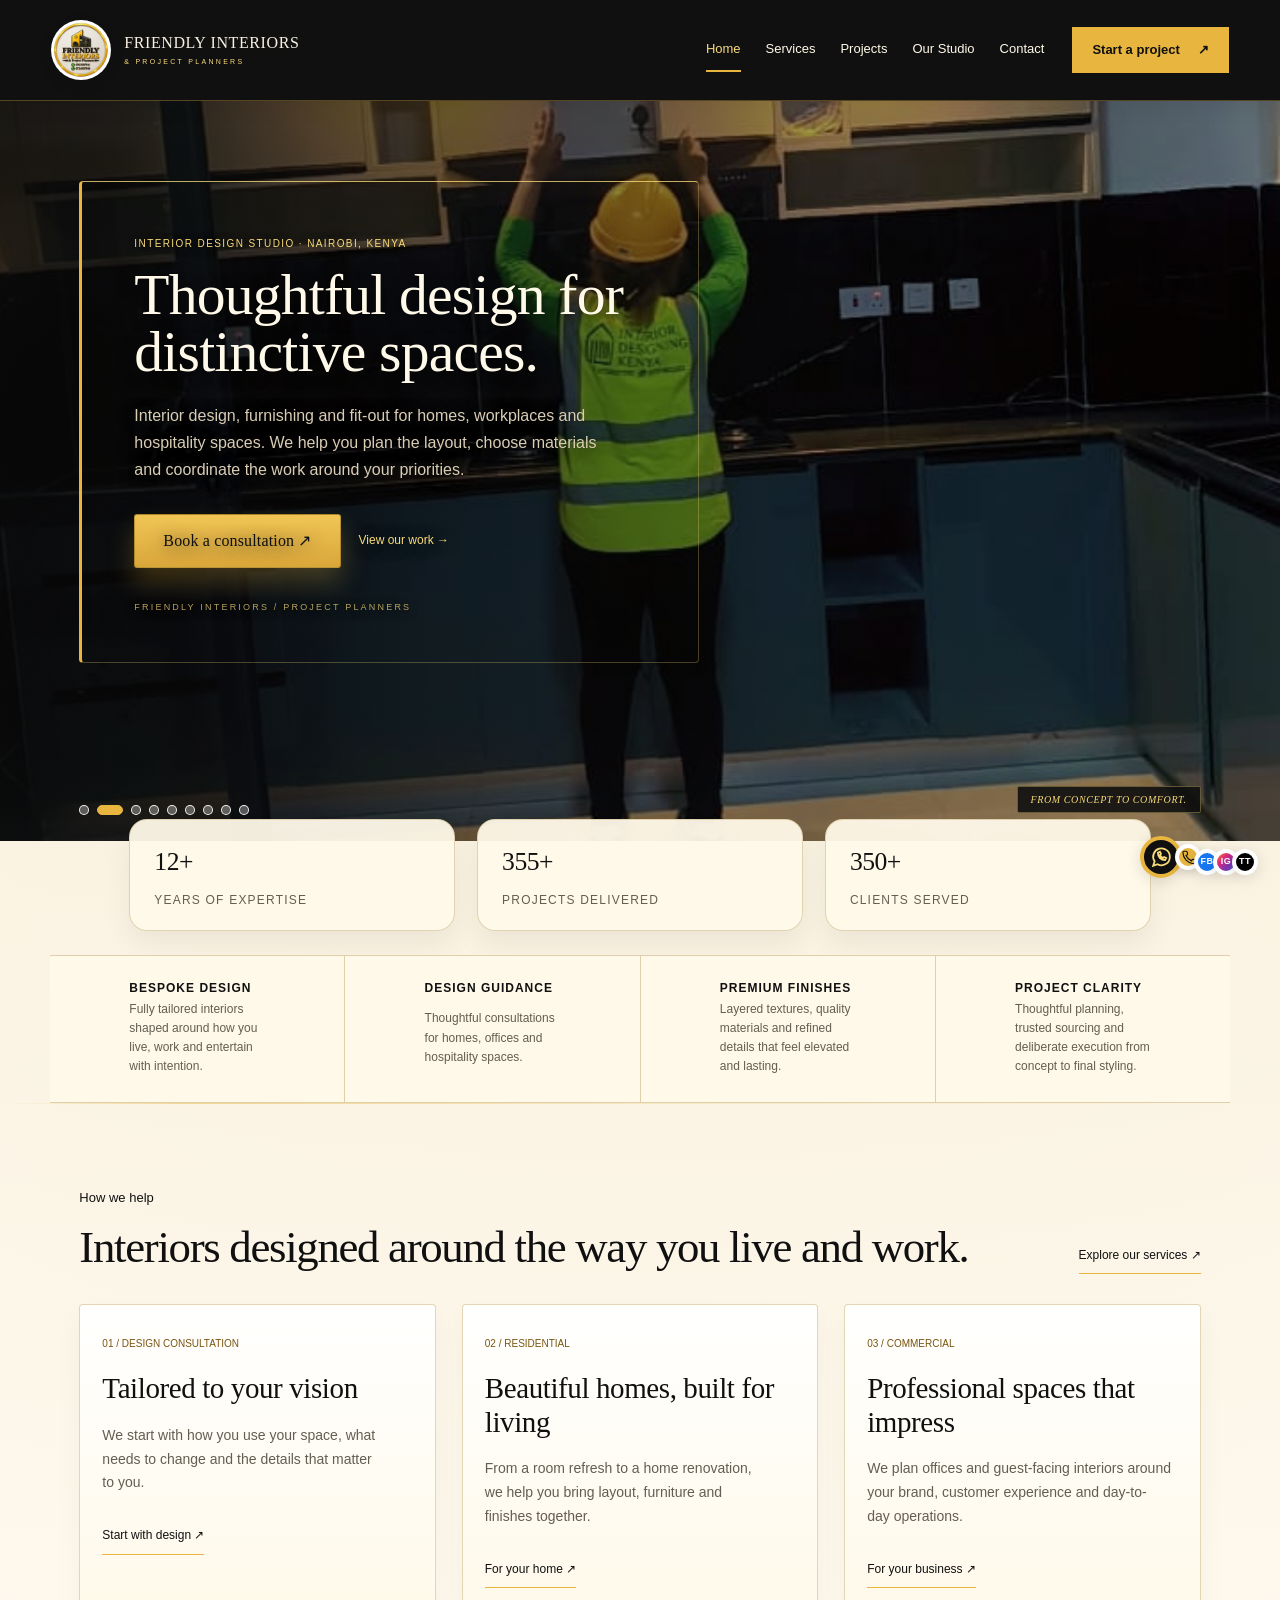
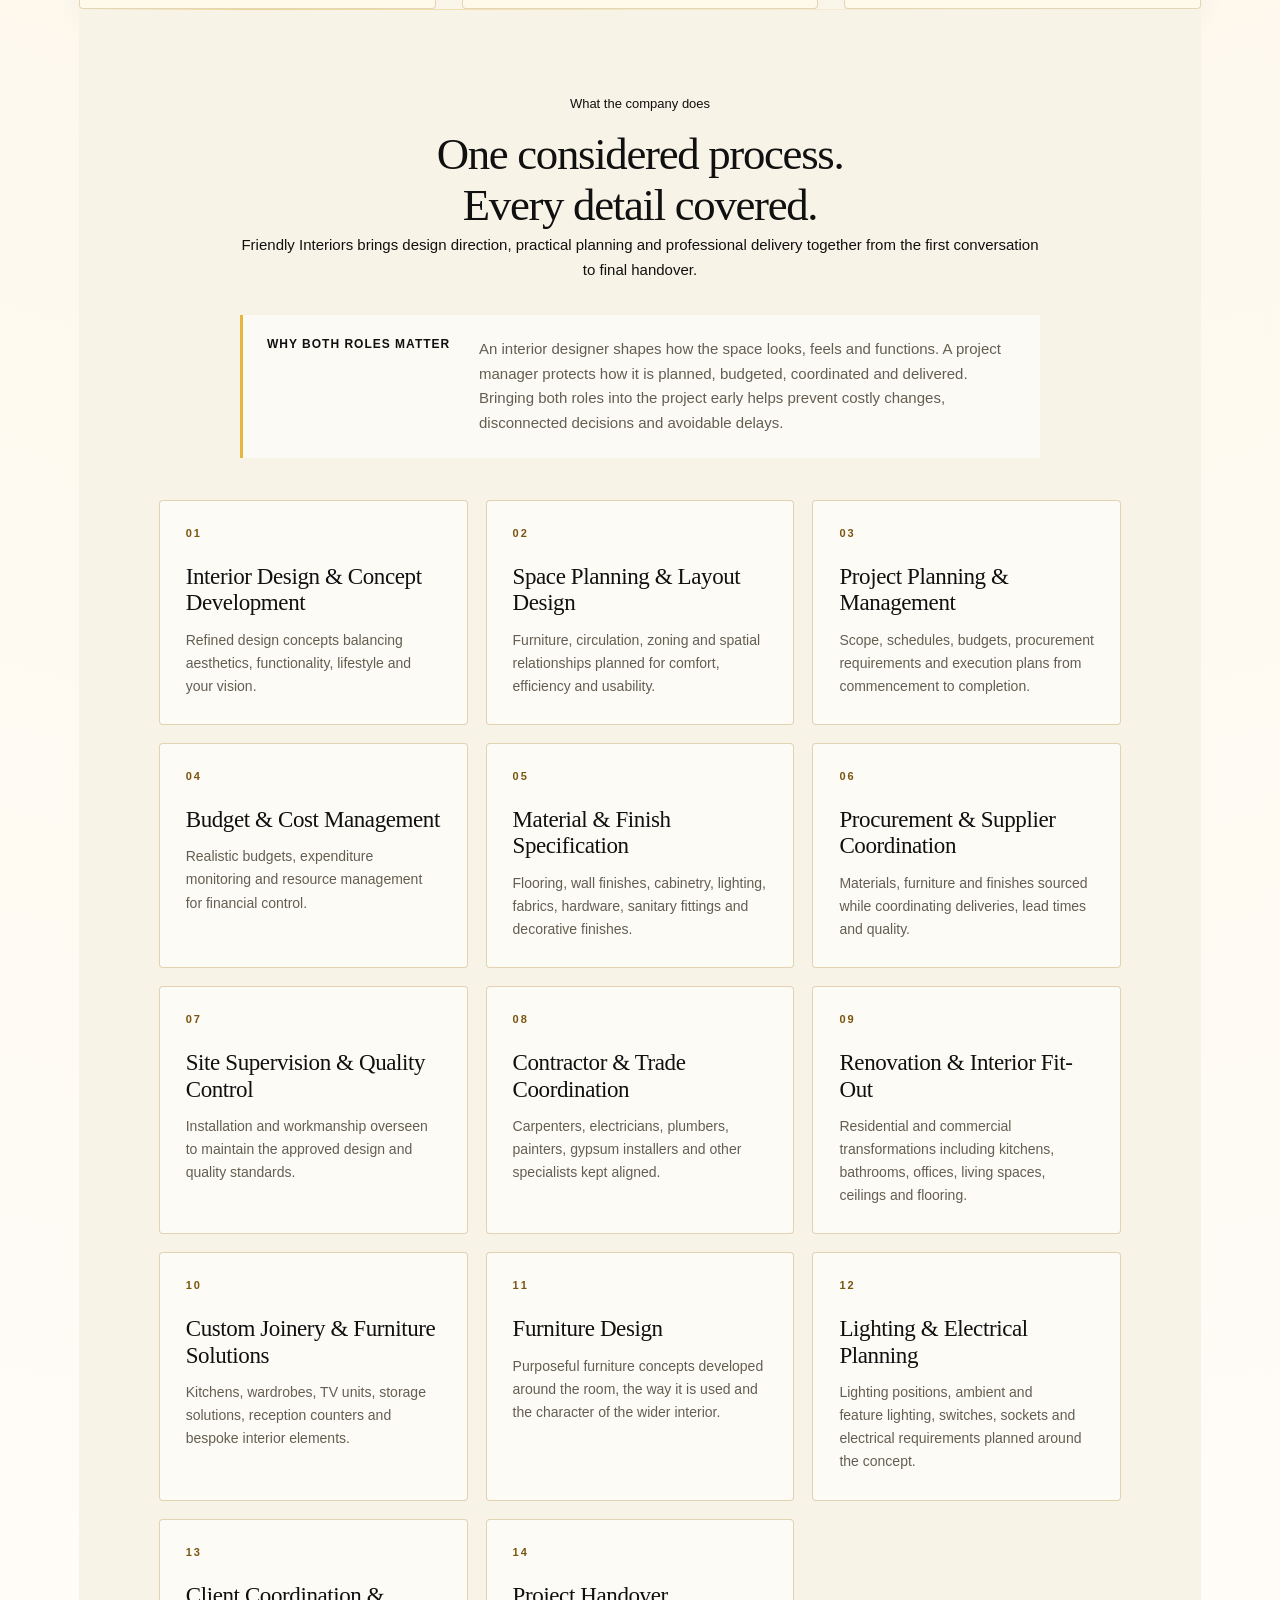
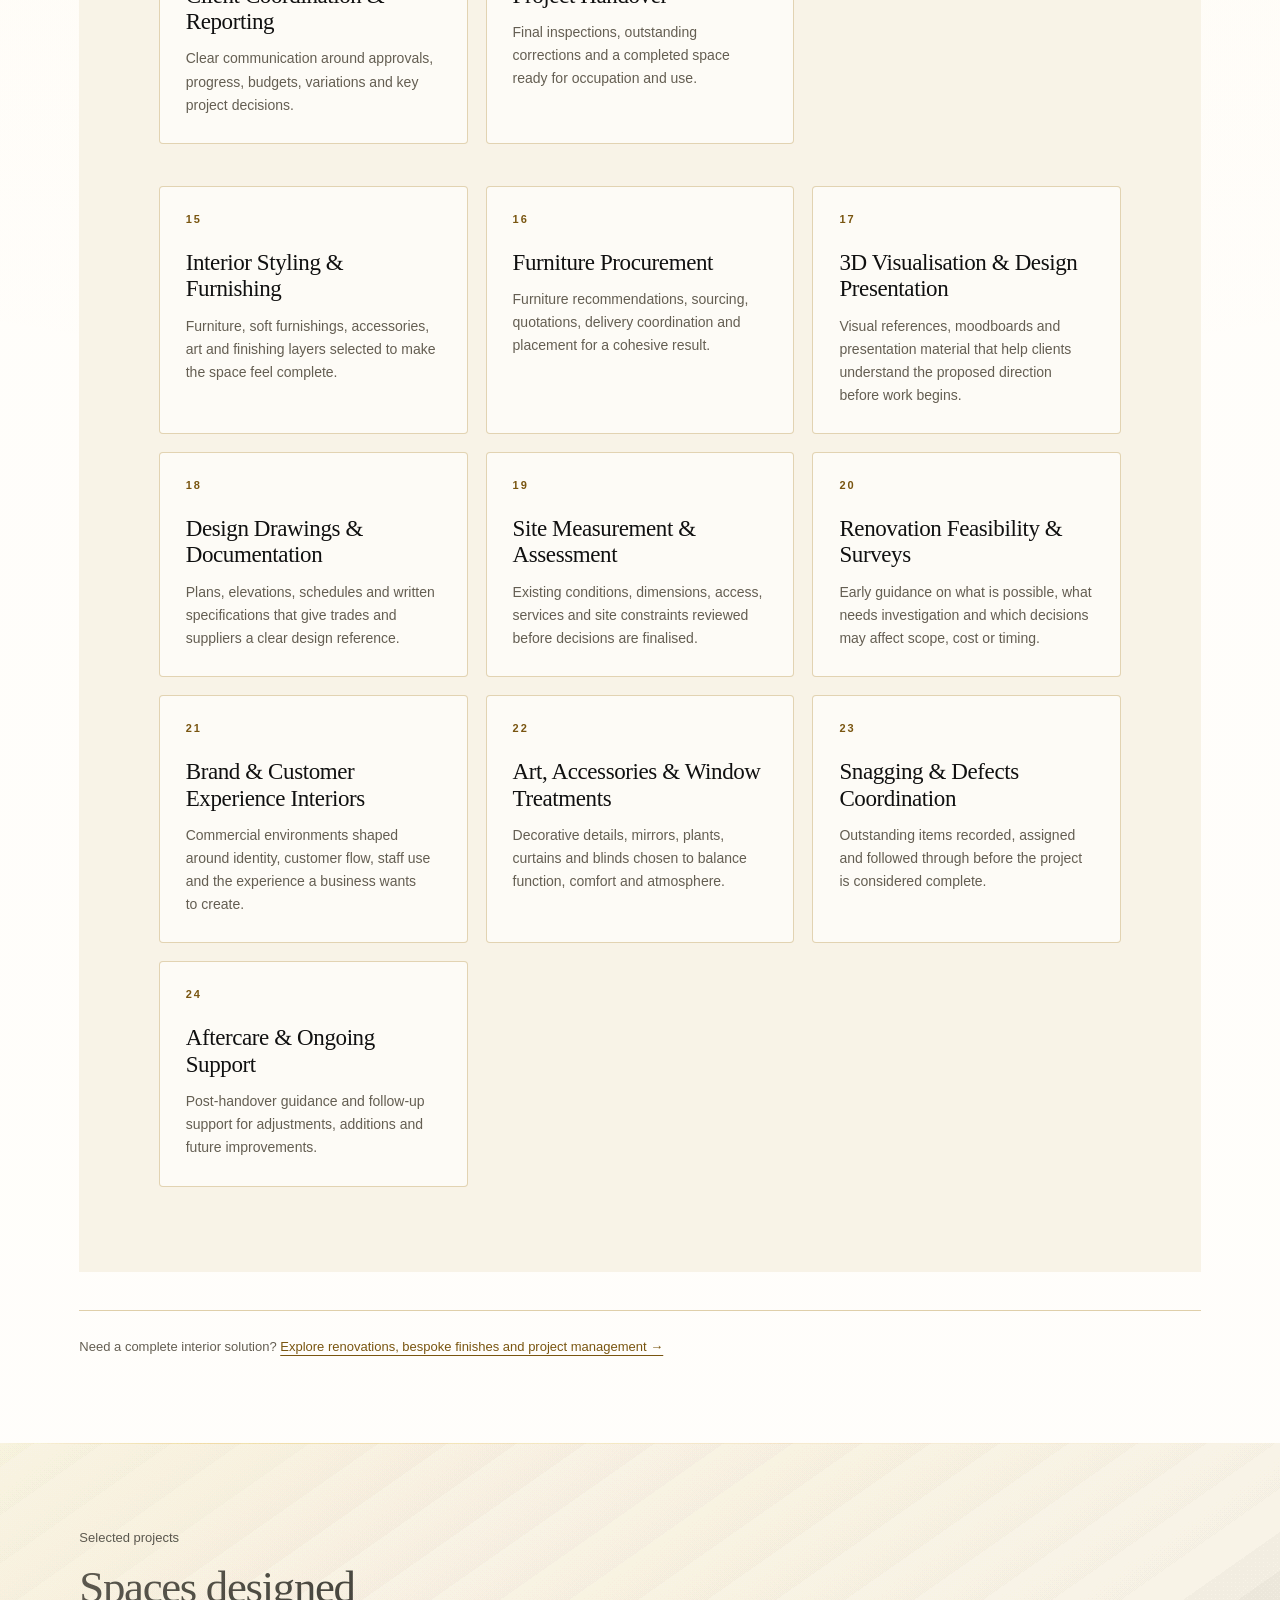
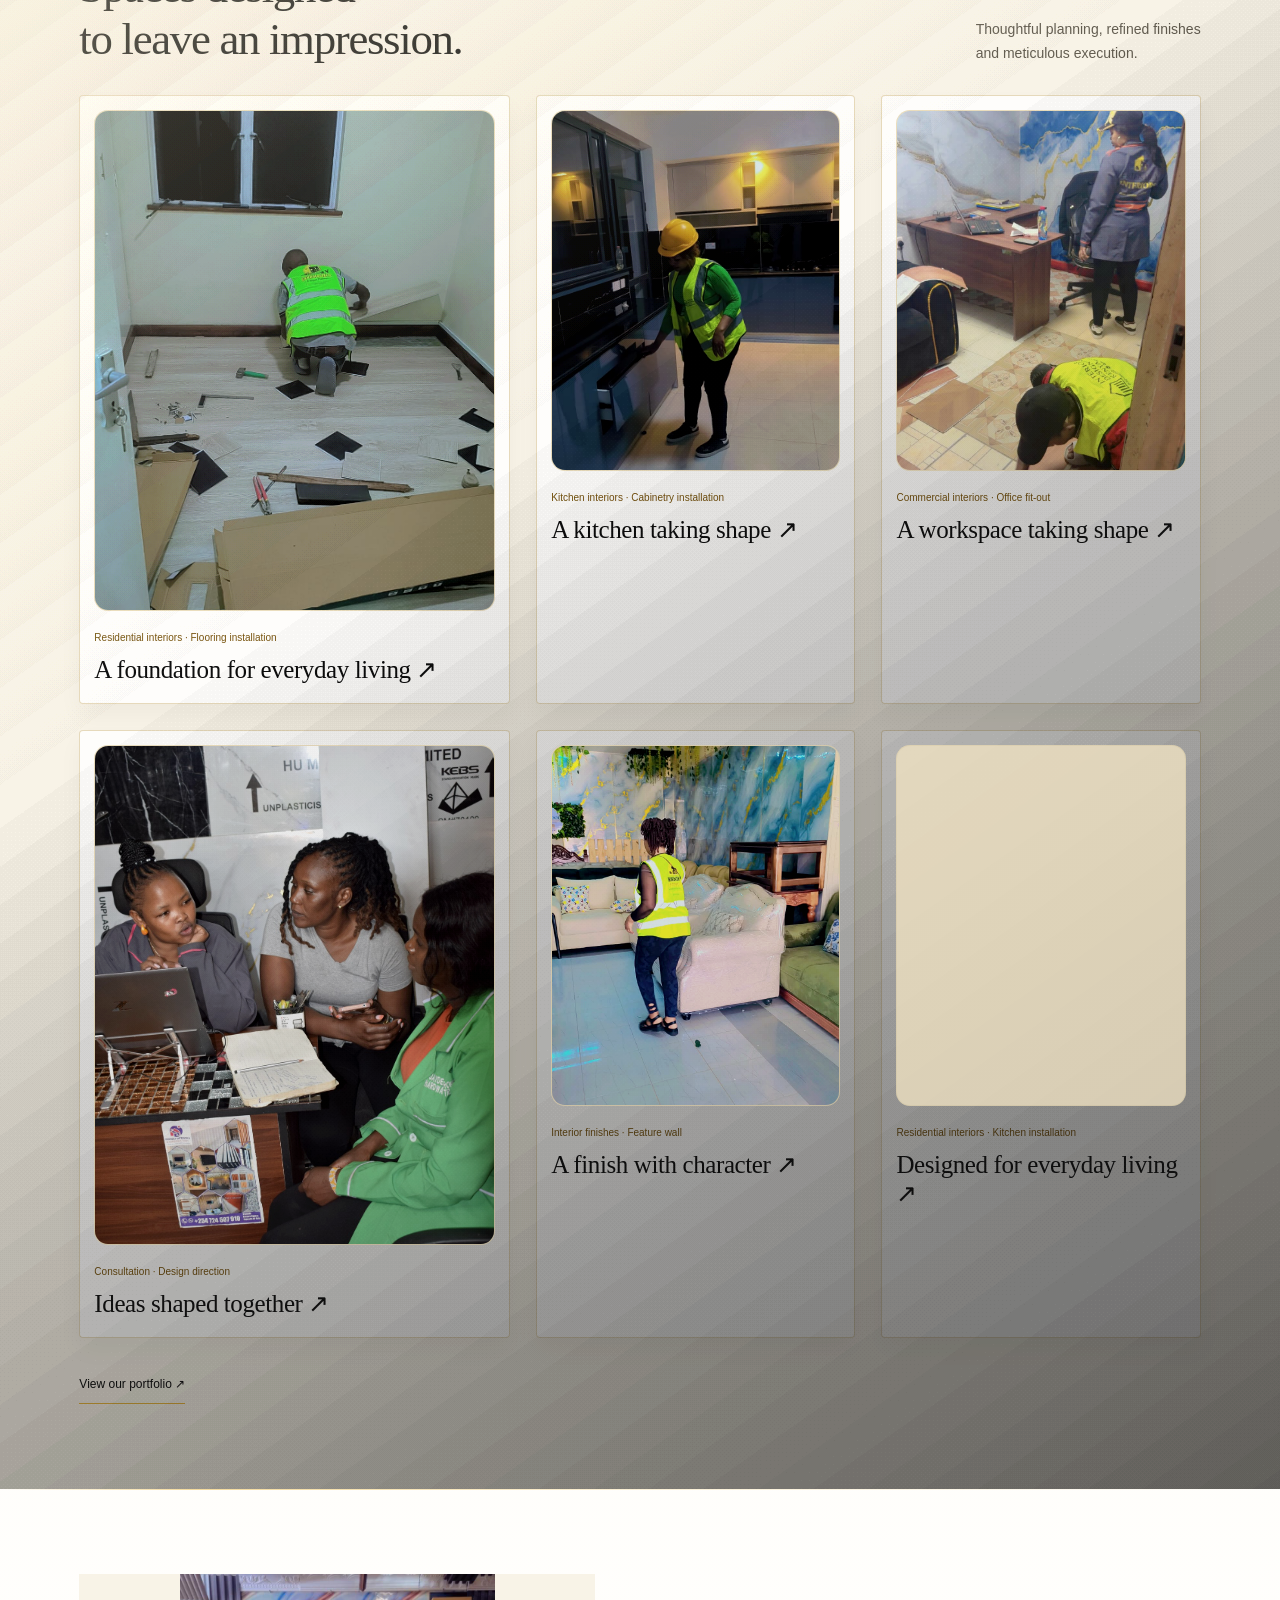
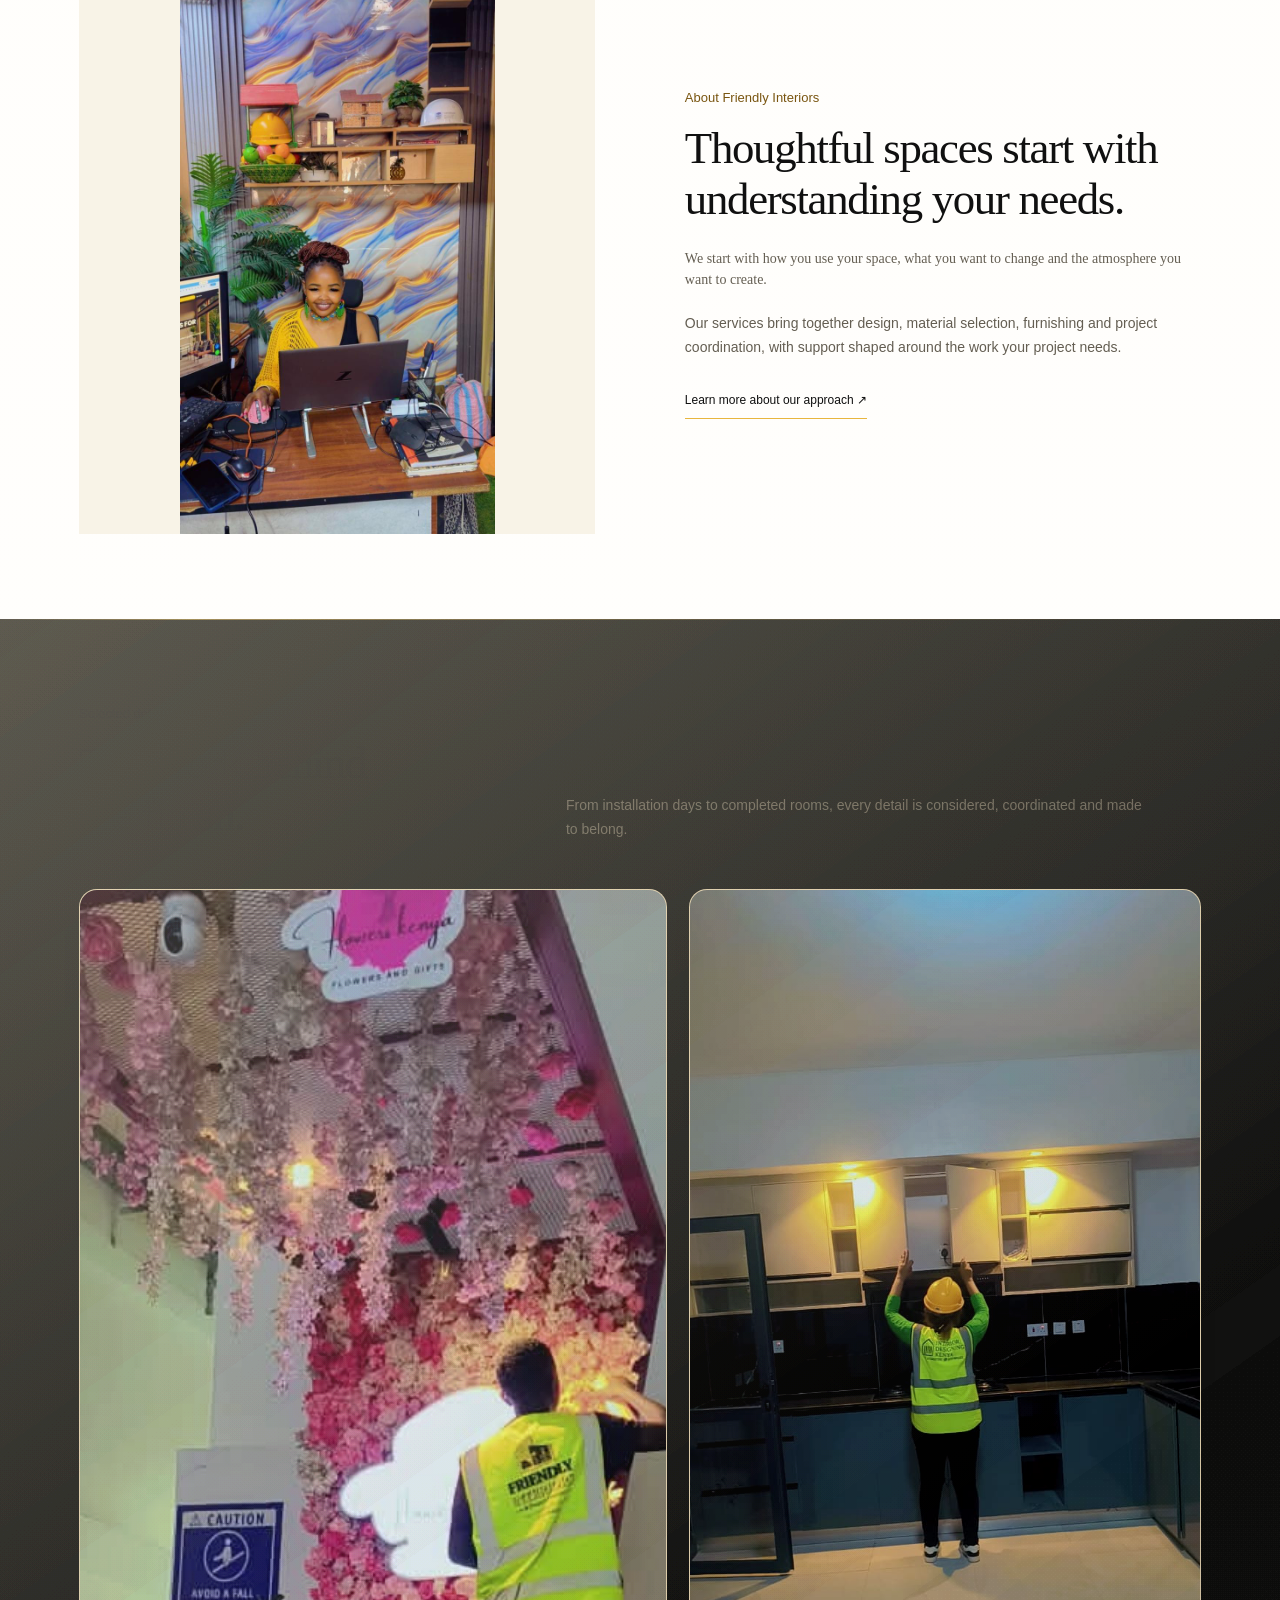
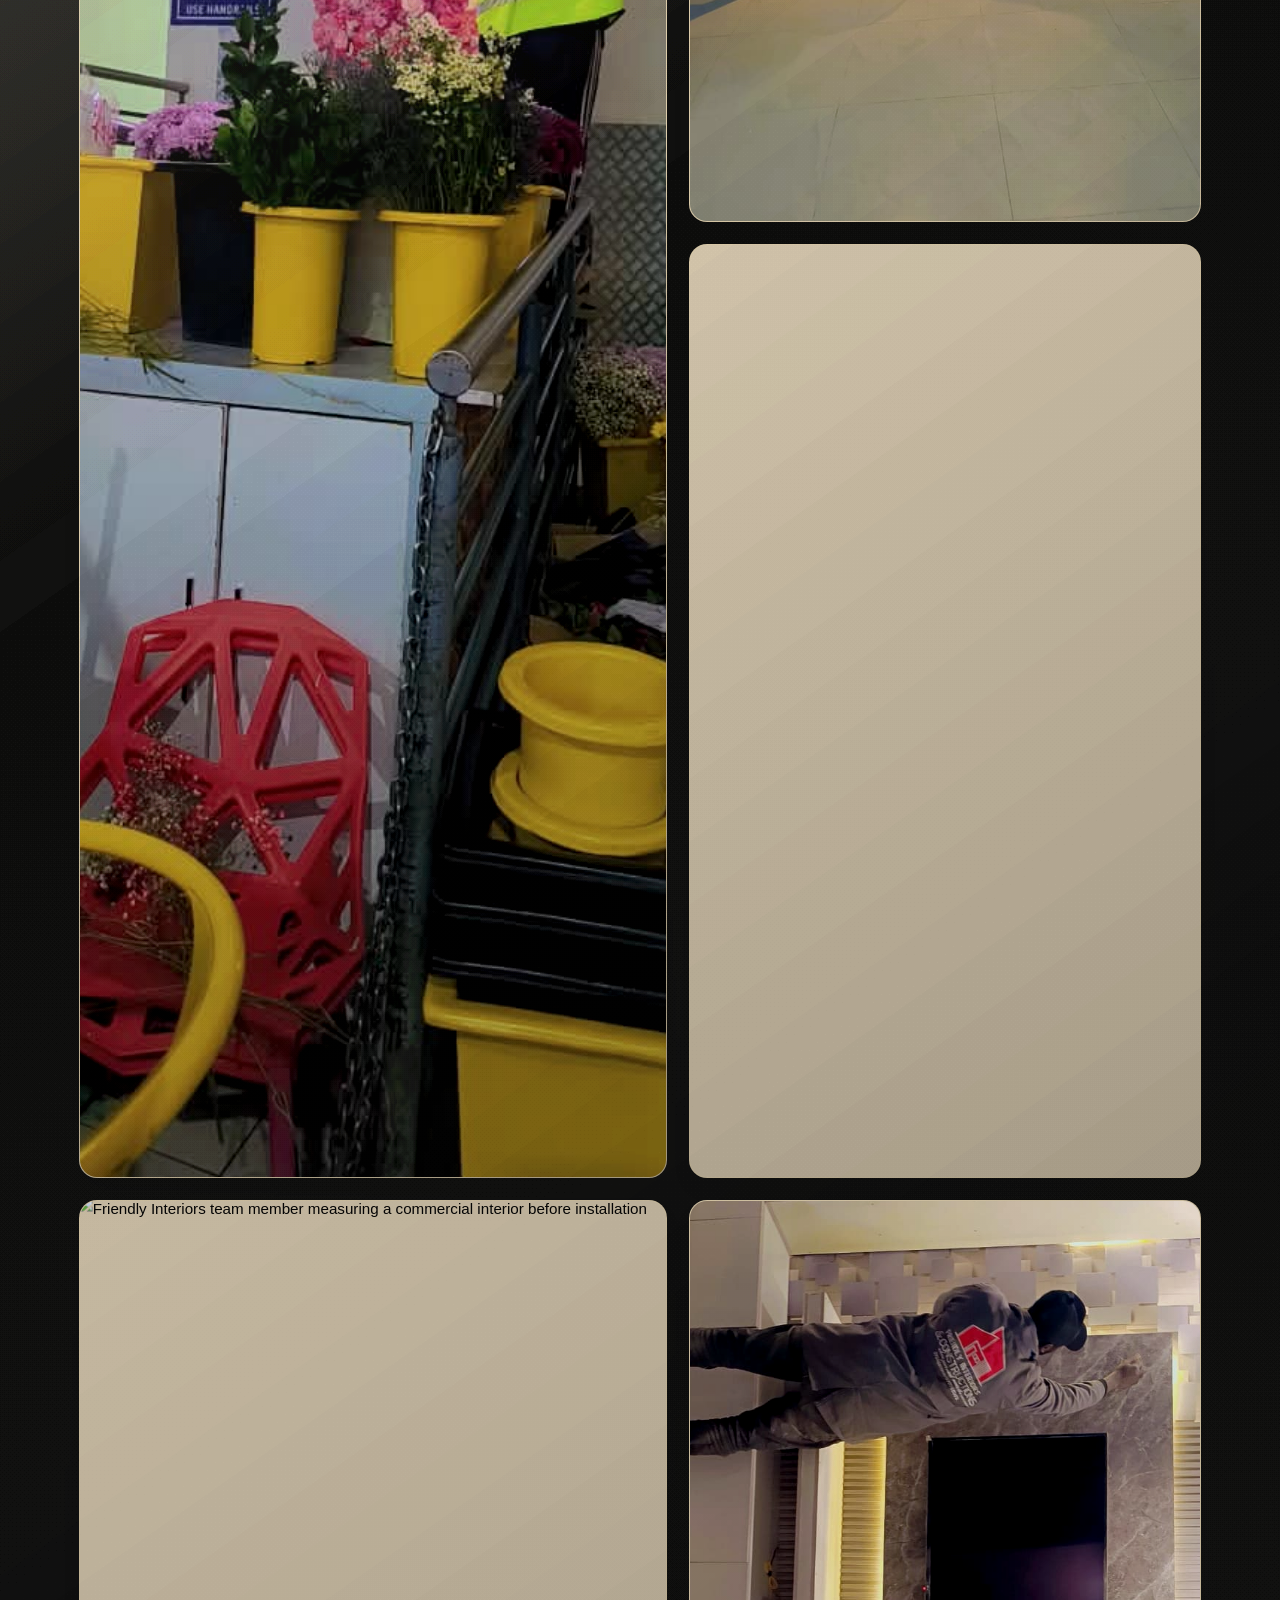
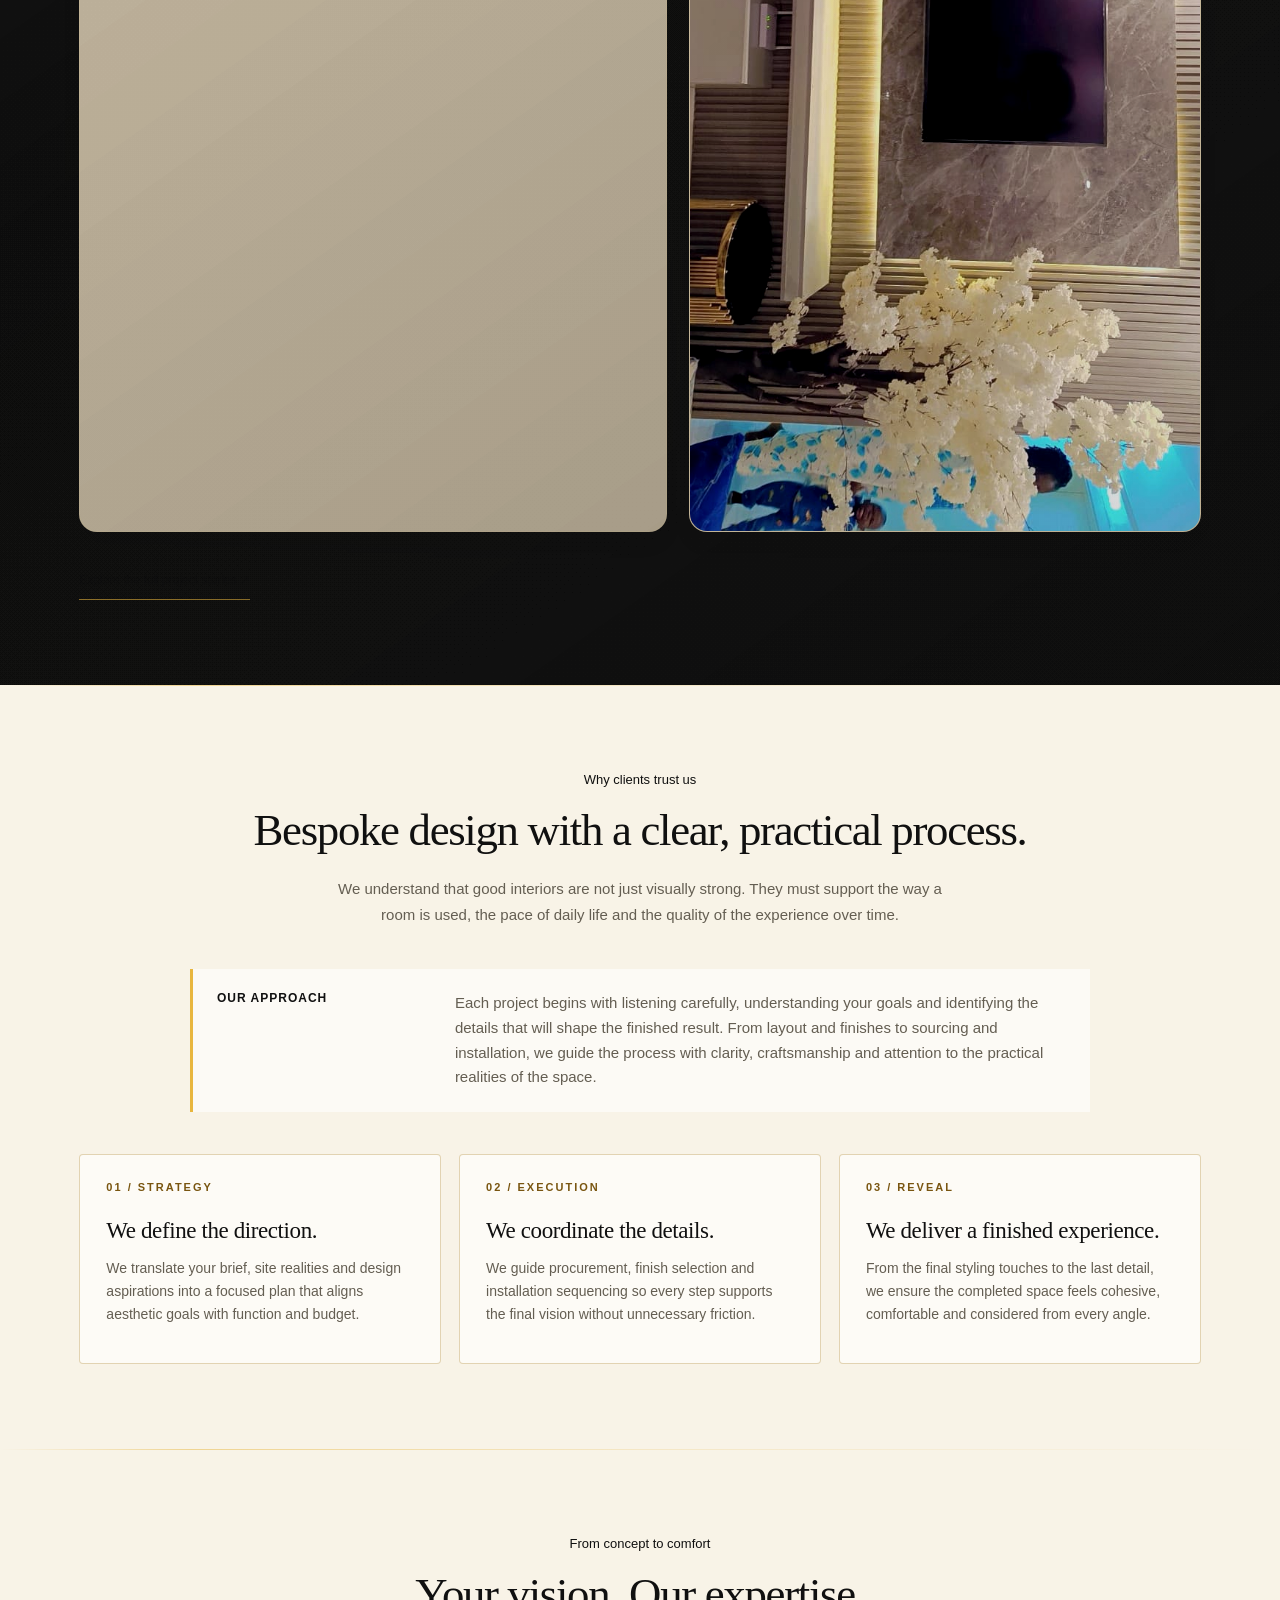
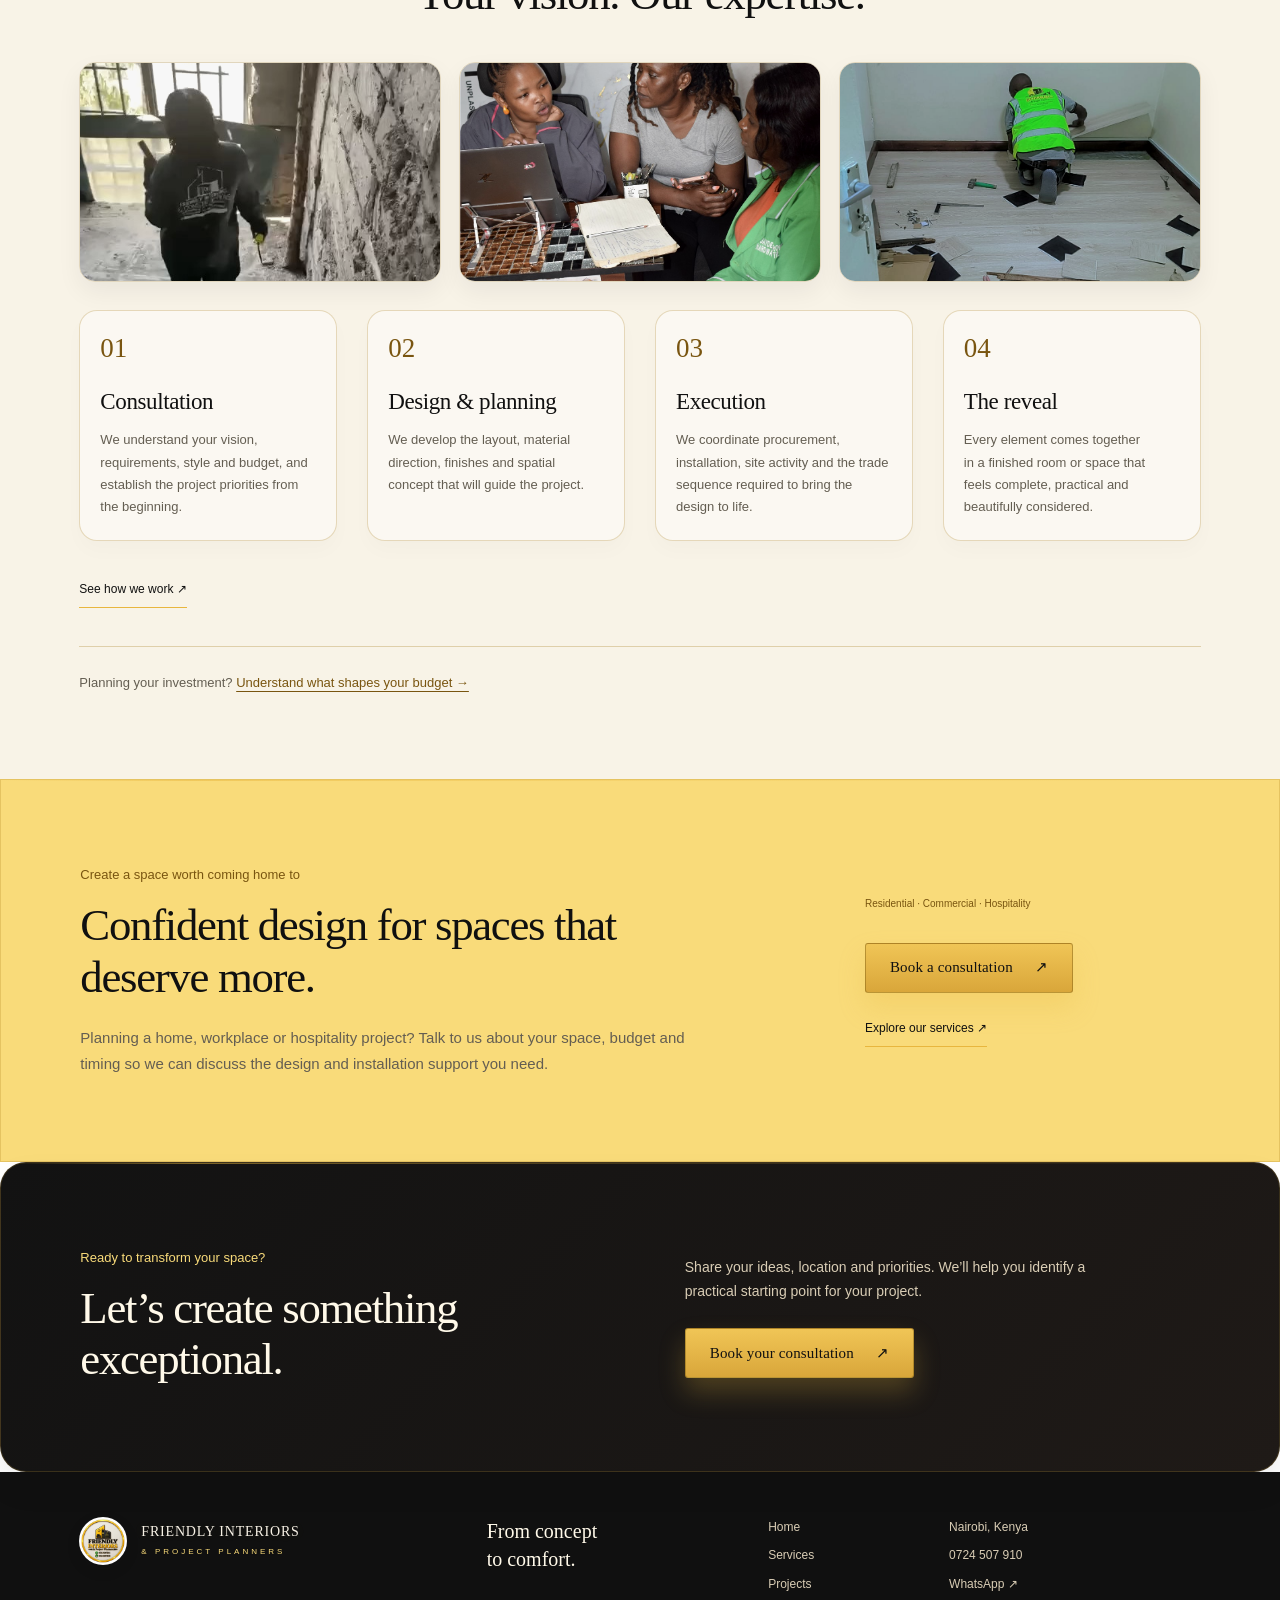
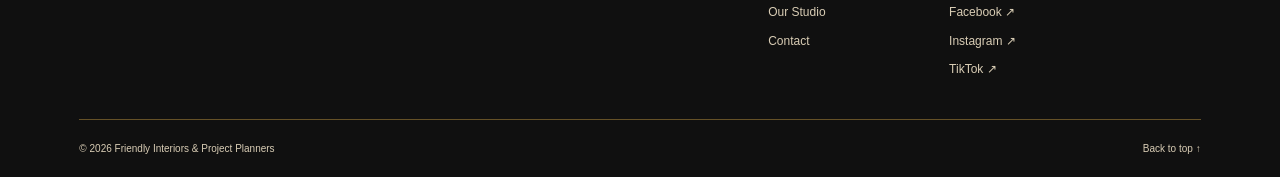
==== commit 1238e602: "Update index.html" ====
--- a/index.html
+++ b/index.html
@@ -13,7 +13,7 @@
 <a class="skip-link" href="#main-content">Skip to content</a>
 <header id="top" class="site-header">
   <div class="header-inner">
-    <a class="brand" href="index.html" aria-label="Friendly Interiors home"><img src="images/logo-v2.jpg" width="600" height="600" alt=""><span>FRIENDLY INTERIORS<small>&amp; PROJECT PLANNERS</small></span></a>
+    <a class="brand" href="index.html" aria-label="Friendly Interiors home"><img src="logo-v2.jpg" width="600" height="600" alt=""><span>FRIENDLY INTERIORS<small>&amp; PROJECT PLANNERS</small></span></a>
     <button class="menu-toggle" type="button" aria-expanded="false" aria-controls="main-nav" hidden><span class="menu-label">Menu</span><span class="menu-icon" aria-hidden="true"></span></button>
     <nav id="main-nav" aria-label="Main navigation">
       <div class="nav-links"><a href="index.html" aria-current="page">Home</a><a href="services.html">Services</a><a href="projects.html">Projects</a><a href="studio.html">Our Studio</a><a href="contact.html">Contact</a></div>
@@ -24,15 +24,15 @@
 </header>
 <main id="main-content"><section class="hero" aria-labelledby="hero-title">
   <div class="hero-slideshow" aria-label="Featured interior design project gallery">
-    <img src="images/tv%20wall%20design.jpg" alt="Contemporary residential media wall with timber slats, textured stone and integrated lighting" class="hero-image is-active" fetchpriority="high" decoding="async">
-    <img src="images/kitchen%20cabinet%20done.jpg" alt="Kitchen cabinetry installation in progress with a Friendly Interiors team member on site" class="hero-image" loading="lazy" decoding="async">
-    <img src="images/hospitality%20space%20image.jpg" alt="Hospitality interior styling with a refined palette, soft seating and polished finish details" class="hero-image" loading="lazy" decoding="async">
-    <img src="images/residential%20image.jpg" alt="Residential living space with warm materials, comfortable seating and a curated modern layout" class="hero-image" loading="lazy" decoding="async">
-    <img src="images/office-fit-out.jpg" alt="Commercial office fit-out showing custom joinery, flooring and a refined work environment" class="hero-image" loading="lazy" decoding="async">
-    <img src="images/commercial%20space.jpg" alt="Commercial interior with brushed timber details, shelving and a polished hospitality atmosphere" class="hero-image" loading="lazy" decoding="async">
-    <img src="images/commercial%20space2.jpg" alt="Statement feature wall with blue and gold detailing and layered greenery in a stylish finish" class="hero-image" loading="lazy" decoding="async">
-    <img src="images/consultation.jpg" alt="Friendly Interiors team discussing design ideas with clients during a consultation" class="hero-image" loading="lazy" decoding="async">
-    <img src="images/studio-planning.jpg" alt="Design planning session with materials and ideas being mapped out in the studio" class="hero-image" loading="lazy" decoding="async">
+    <img src="tv%20wall%20design.jpg" alt="Contemporary residential media wall with timber slats, textured stone and integrated lighting" class="hero-image is-active" fetchpriority="high" decoding="async">
+    <img src="kitchen%20cabinet%20done.jpg" alt="Kitchen cabinetry installation in progress with a Friendly Interiors team member on site" class="hero-image" loading="lazy" decoding="async">
+    <img src="hospitality%20space%20image.jpg" alt="Hospitality interior styling with a refined palette, soft seating and polished finish details" class="hero-image" loading="lazy" decoding="async">
+    <img src="residential%20image.jpg" alt="Residential living space with warm materials, comfortable seating and a curated modern layout" class="hero-image" loading="lazy" decoding="async">
+    <img src="office-fit-out.jpg" alt="Commercial office fit-out showing custom joinery, flooring and a refined work environment" class="hero-image" loading="lazy" decoding="async">
+    <img src="commercial%20space.jpg" alt="Commercial interior with brushed timber details, shelving and a polished hospitality atmosphere" class="hero-image" loading="lazy" decoding="async">
+    <img src="commercial%20space2.jpg" alt="Statement feature wall with blue and gold detailing and layered greenery in a stylish finish" class="hero-image" loading="lazy" decoding="async">
+    <img src="consultation.jpg" alt="Friendly Interiors team discussing design ideas with clients during a consultation" class="hero-image" loading="lazy" decoding="async">
+    <img src="studio-planning.jpg" alt="Design planning session with materials and ideas being mapped out in the studio" class="hero-image" loading="lazy" decoding="async">
   </div>
   <div class="hero-dots" aria-label="Image slides">
     <button type="button" class="hero-dot is-active" aria-label="Show slide 1" aria-pressed="true"></button>
@@ -61,16 +61,16 @@
 <article><span class="tag">01 / DESIGN CONSULTATION</span><h3>Tailored to your vision</h3><p>We start with how you use your space, what needs to change and the details that matter to you.</p><a class="text-link" href="services.html#residential">Start with design ↗</a></article>
 <article><span class="tag">02 / RESIDENTIAL</span><h3>Beautiful homes, built for living</h3><p>From a room refresh to a home renovation, we help you bring layout, furniture and finishes together.</p><a class="text-link" href="services.html#residential">For your home ↗</a></article>
 <article><span class="tag">03 / COMMERCIAL</span><h3>Professional spaces that impress</h3><p>We plan offices and guest-facing interiors around your brand, customer experience and day-to-day operations.</p><a class="text-link" href="services.html#commercial">For your business ↗</a></article></div><div class="compact-note" id="service-guide">Need a complete interior solution? <a href="services.html#service-guide">Explore renovations, bespoke finishes and project management →</a></div></section>
-<section class="section home-work" id="projects"><div class="heading-row"><div><p class="eyebrow">Selected projects</p><h2>Spaces designed<br>to leave an impression.</h2></div><p>Thoughtful planning, refined finishes<br>and meticulous execution.</p></div><div class="home-projects"><article><a href="projects.html#flooring-installation" class="preview-photo"><img src="images/residential%20image.jpg" alt="Team member fitting light wood-effect flooring" loading="lazy" decoding="async"></a><p class="tag">Residential interiors · Flooring installation</p><h3><a href="projects.html#flooring-installation">A foundation for everyday living ↗</a></h3></article><article><a href="projects.html#kitchen-installation" class="preview-photo"><img src="images/hospitality%20space%20image.jpg" alt="Team member checking grey kitchen cabinetry and dark worktops" loading="lazy" decoding="async"></a><p class="tag">Kitchen interiors · Cabinetry installation</p><h3><a href="projects.html#kitchen-installation">A kitchen taking shape ↗</a></h3></article><article><a href="projects.html#office-fit-out" class="preview-photo"><img src="images/office-fit-out.jpg" alt="Commercial office fit-out with custom joinery and a refined client-facing setup" loading="lazy" decoding="async"></a><p class="tag">Commercial interiors · Office fit-out</p><h3><a href="projects.html#office-fit-out">A workspace taking shape ↗</a></h3></article><article><a href="studio.html#consultation" class="preview-photo"><img src="images/consultation.jpg" alt="Friendly Interiors team discussing materials and design ideas with a client" loading="lazy" decoding="async"></a><p class="tag">Consultation · Design direction</p><h3><a href="studio.html#consultation">Ideas shaped together ↗</a></h3></article><article><a href="projects.html#lounge-styling" class="preview-photo"><img src="images/commercial%20space2.jpg" alt="Interior with a bold blue and gold feature wall and layered greenery" loading="lazy" decoding="async"></a><p class="tag">Interior finishes · Feature wall</p><h3><a href="projects.html#lounge-styling">A finish with character ↗</a></h3></article><article><a href="projects.html#kitchen-installation" class="preview-photo"><img src="images/hero.jpg" alt="Team member inspecting dark worktops and fitted kitchen cabinetry" loading="lazy" decoding="async"></a><p class="tag">Residential interiors · Kitchen installation</p><h3><a href="projects.html#kitchen-installation">Designed for everyday living ↗</a></h3></article></div><a class="text-link" href="projects.html">View our portfolio ↗</a></section>
-<section class="section editorial-split" id="about"><figure class="portrait"><img src="images/studio-planning.jpg" alt="Team member working at a laptop in the Friendly Interiors office" loading="lazy" decoding="async"></figure><div><p class="eyebrow">About Friendly Interiors</p><h2>Thoughtful spaces start with understanding your needs.</h2><p class="lead">We start with how you use your space, what you want to change and the atmosphere you want to create.</p><p>Our services bring together design, material selection, furnishing and project coordination, with support shaped around the work your project needs.</p><a class="text-link" href="studio.html">Learn more about our approach ↗</a></div></section>
-<section class="section premium-gallery" aria-labelledby="premium-gallery-title"><div class="heading-row"><div><p class="eyebrow">Selected details</p><h2 id="premium-gallery-title">The work behind the finish.</h2></div><p>From installation days to completed rooms, every detail is considered, coordinated and made to belong.</p></div><div class="premium-gallery-grid"><figure class="premium-gallery-feature"><img src="images/flower%20shop%20renovation.jpg" alt="Colourful flower shop installation with hanging floral details" loading="lazy" decoding="async"><figcaption><span>Commercial &amp; hospitality</span><strong>Colour, movement and atmosphere.</strong></figcaption></figure><figure><img src="images/kitchen%20cabinet%20done.jpg" alt="Kitchen cabinetry being completed on site" loading="lazy" decoding="async"><figcaption><span>Residential interiors</span><strong>Crafted for everyday living.</strong></figcaption></figure><figure><img src="images/pu%20stone%20installation%20in%20reception.jpg" alt="Stone feature wall installation in a reception area" loading="lazy" decoding="async"><figcaption><span>Renovation &amp; fit-out</span><strong>Details that make an entrance.</strong></figcaption></figure><figure><img src="images/best%20tv%20area.jpg" alt="Finished living room media wall with warm integrated lighting" loading="lazy" decoding="async"><figcaption><span>Residential interiors</span><strong>A considered final reveal.</strong></figcaption></figure></div><a class="text-link" href="projects.html">Explore the full project stories ↗</a></section>
+<section class="section home-work" id="projects"><div class="heading-row"><div><p class="eyebrow">Selected projects</p><h2>Spaces designed<br>to leave an impression.</h2></div><p>Thoughtful planning, refined finishes<br>and meticulous execution.</p></div><div class="home-projects"><article><a href="projects.html#flooring-installation" class="preview-photo"><img src="residential%20image.jpg" alt="Team member fitting light wood-effect flooring" loading="lazy" decoding="async"></a><p class="tag">Residential interiors · Flooring installation</p><h3><a href="projects.html#flooring-installation">A foundation for everyday living ↗</a></h3></article><article><a href="projects.html#kitchen-installation" class="preview-photo"><img src="hospitality%20space%20image.jpg" alt="Team member checking grey kitchen cabinetry and dark worktops" loading="lazy" decoding="async"></a><p class="tag">Kitchen interiors · Cabinetry installation</p><h3><a href="projects.html#kitchen-installation">A kitchen taking shape ↗</a></h3></article><article><a href="projects.html#office-fit-out" class="preview-photo"><img src="office-fit-out.jpg" alt="Commercial office fit-out with custom joinery and a refined client-facing setup" loading="lazy" decoding="async"></a><p class="tag">Commercial interiors · Office fit-out</p><h3><a href="projects.html#office-fit-out">A workspace taking shape ↗</a></h3></article><article><a href="studio.html#consultation" class="preview-photo"><img src="consultation.jpg" alt="Friendly Interiors team discussing materials and design ideas with a client" loading="lazy" decoding="async"></a><p class="tag">Consultation · Design direction</p><h3><a href="studio.html#consultation">Ideas shaped together ↗</a></h3></article><article><a href="projects.html#lounge-styling" class="preview-photo"><img src="commercial%20space2.jpg" alt="Interior with a bold blue and gold feature wall and layered greenery" loading="lazy" decoding="async"></a><p class="tag">Interior finishes · Feature wall</p><h3><a href="projects.html#lounge-styling">A finish with character ↗</a></h3></article><article><a href="projects.html#kitchen-installation" class="preview-photo"><img src="hero.jpg" alt="Team member inspecting dark worktops and fitted kitchen cabinetry" loading="lazy" decoding="async"></a><p class="tag">Residential interiors · Kitchen installation</p><h3><a href="projects.html#kitchen-installation">Designed for everyday living ↗</a></h3></article></div><a class="text-link" href="projects.html">View our portfolio ↗</a></section>
+<section class="section editorial-split" id="about"><figure class="portrait"><img src="studio-planning.jpg" alt="Team member working at a laptop in the Friendly Interiors office" loading="lazy" decoding="async"></figure><div><p class="eyebrow">About Friendly Interiors</p><h2>Thoughtful spaces start with understanding your needs.</h2><p class="lead">We start with how you use your space, what you want to change and the atmosphere you want to create.</p><p>Our services bring together design, material selection, furnishing and project coordination, with support shaped around the work your project needs.</p><a class="text-link" href="studio.html">Learn more about our approach ↗</a></div></section>
+<section class="section premium-gallery" aria-labelledby="premium-gallery-title"><div class="heading-row"><div><p class="eyebrow">Selected details</p><h2 id="premium-gallery-title">The work behind the finish.</h2></div><p>From installation days to completed rooms, every detail is considered, coordinated and made to belong.</p></div><div class="premium-gallery-grid"><figure class="premium-gallery-feature"><img src="flower%20shop%20renovation.jpg" alt="Colourful flower shop installation with hanging floral details" loading="lazy" decoding="async"><figcaption><span>Commercial &amp; hospitality</span><strong>Colour, movement and atmosphere.</strong></figcaption></figure><figure><img src="kitchen%20cabinet%20done.jpg" alt="Kitchen cabinetry being completed on site" loading="lazy" decoding="async"><figcaption><span>Residential interiors</span><strong>Crafted for everyday living.</strong></figcaption></figure><figure><img src="pu%20stone%20installation%20in%20reception.jpg" alt="Stone feature wall installation in a reception area" loading="lazy" decoding="async"><figcaption><span>Renovation &amp; fit-out</span><strong>Details that make an entrance.</strong></figcaption></figure><figure><img src="best%20tv%20area.jpg" alt="Finished living room media wall with warm integrated lighting" loading="lazy" decoding="async"><figcaption><span>Residential interiors</span><strong>A considered final reveal.</strong></figcaption></figure></div><a class="text-link" href="projects.html">Explore the full project stories ↗</a></section>
 <section class="section capability-section"><div class="section-heading"><p class="eyebrow">Why clients trust us</p><h2>Bespoke design with a clear, practical process.</h2><p>We understand that good interiors are not just visually strong. They must support the way a room is used, the pace of daily life and the quality of the experience over time.</p></div><div class="capability-note"><strong>Our approach</strong><span>Each project begins with listening carefully, understanding your goals and identifying the details that will shape the finished result. From layout and finishes to sourcing and installation, we guide the process with clarity, craftsmanship and attention to the practical realities of the space.</span></div><div class="capability-grid"><article><span>01 / STRATEGY</span><h3>We define the direction.</h3><p>We translate your brief, site realities and design aspirations into a focused plan that aligns aesthetic goals with function and budget.</p></article><article><span>02 / EXECUTION</span><h3>We coordinate the details.</h3><p>We guide procurement, finish selection and installation sequencing so every step supports the final vision without unnecessary friction.</p></article><article><span>03 / REVEAL</span><h3>We deliver a finished experience.</h3><p>From the final styling touches to the last detail, we ensure the completed space feels cohesive, comfortable and considered from every angle.</p></article></div></section>
 <section class="section process" id="process"><div class="section-heading"><p class="eyebrow">From concept to comfort</p><h2>Your vision. Our expertise.</h2></div><div class="process-visuals" aria-label="Project process imagery">
-  <img src="images/site-visit-poster.jpg" alt="A site visit for planning and measuring an interior project" loading="lazy" decoding="async">
-  <img src="images/consultation.jpg" alt="A consultation discussion around a project brief and design ideas" loading="lazy" decoding="async">
-  <img src="images/residential%20image.jpg" alt="A completed living space with warm styling and carefully considered proportions" loading="lazy" decoding="async">
+  <img src="site-visit-poster.jpg" alt="A site visit for planning and measuring an interior project" loading="lazy" decoding="async">
+  <img src="consultation.jpg" alt="A consultation discussion around a project brief and design ideas" loading="lazy" decoding="async">
+  <img src="residential%20image.jpg" alt="A completed living space with warm styling and carefully considered proportions" loading="lazy" decoding="async">
 </div><ol class="process-grid"><li><span>01</span><h3>Consultation</h3><p>We understand your vision, requirements, style and budget, and establish the project priorities from the beginning.</p></li><li><span>02</span><h3>Design &amp; planning</h3><p>We develop the layout, material direction, finishes and spatial concept that will guide the project.</p></li><li><span>03</span><h3>Execution</h3><p>We coordinate procurement, installation, site activity and the trade sequence required to bring the design to life.</p></li><li><span>04</span><h3>The reveal</h3><p>Every element comes together in a finished room or space that feels complete, practical and beautifully considered.</p></li></ol><a class="text-link" href="studio.html#process">See how we work ↗</a><div class="compact-note" id="planning">Planning your investment? <a href="services.html#planning">Understand what shapes your budget →</a></div></section><section class="section advertise-strip" aria-labelledby="advertise-title"><div><p class="eyebrow">Create a space worth coming home to</p><h2 id="advertise-title">Confident design for spaces that deserve more.</h2><p>Planning a home, workplace or hospitality project? Talk to us about your space, budget and timing so we can discuss the design and installation support you need.</p></div><div class="advertise-actions"><p class="tag">Residential · Commercial · Hospitality</p><a class="button" href="contact.html#contact">Book a consultation <span aria-hidden="true">↗</span></a><a class="text-link" href="services.html">Explore our services ↗</a></div></section><section class="section closing-cta" id="contact"><div><p class="eyebrow">Ready to transform your space?</p><h2>Let’s create something exceptional.</h2></div><div><p>Share your ideas, location and priorities. We’ll help you identify a practical starting point for your project.</p><a class="button" href="contact.html#contact">Book your consultation <span aria-hidden="true">↗</span></a></div></section></main>
-<footer class="site-footer"><div class="footer-top"><a class="brand" href="index.html" aria-label="Friendly Interiors home"><img src="images/logo-v2.jpg" width="600" height="600" alt=""><span>FRIENDLY INTERIORS<small>&amp; PROJECT PLANNERS</small></span></a><p>From concept<br>to comfort.</p><div aria-label="Footer navigation"><a href="index.html">Home</a><a href="services.html">Services</a><a href="projects.html">Projects</a><a href="studio.html">Our Studio</a><a href="contact.html">Contact</a></div><div><span>Nairobi, Kenya</span><a href="tel:+254724507910">0724 507 910</a><a href="https://wa.me/254763507911" target="_blank" rel="noopener">WhatsApp ↗</a><a href="https://web.facebook.com/Friendlyinteriors.projectplanners" target="_blank" rel="noopener">Facebook ↗</a><a href="https://www.instagram.com/friendlyinteriors_studio/" target="_blank" rel="noopener">Instagram ↗</a><a href="https://www.tiktok.com/@friendlyinteriors.studio" target="_blank" rel="noopener">TikTok ↗</a></div></div><div class="footer-bottom"><p>© <span id="year">2026</span> Friendly Interiors &amp; Project Planners</p><a href="#top">Back to top ↑</a></div></footer>
+<footer class="site-footer"><div class="footer-top"><a class="brand" href="index.html" aria-label="Friendly Interiors home"><img src="logo-v2.jpg" width="600" height="600" alt=""><span>FRIENDLY INTERIORS<small>&amp; PROJECT PLANNERS</small></span></a><p>From concept<br>to comfort.</p><div aria-label="Footer navigation"><a href="index.html">Home</a><a href="services.html">Services</a><a href="projects.html">Projects</a><a href="studio.html">Our Studio</a><a href="contact.html">Contact</a></div><div><span>Nairobi, Kenya</span><a href="tel:+254724507910">0724 507 910</a><a href="https://wa.me/254763507911" target="_blank" rel="noopener">WhatsApp ↗</a><a href="https://web.facebook.com/Friendlyinteriors.projectplanners" target="_blank" rel="noopener">Facebook ↗</a><a href="https://www.instagram.com/friendlyinteriors_studio/" target="_blank" rel="noopener">Instagram ↗</a><a href="https://www.tiktok.com/@friendlyinteriors.studio" target="_blank" rel="noopener">TikTok ↗</a></div></div><div class="footer-bottom"><p>© <span id="year">2026</span> Friendly Interiors &amp; Project Planners</p><a href="#top">Back to top ↑</a></div></footer>
 <div class="floating-chat-stack" aria-label="Contact Friendly Interiors">
   <a class="floating-chat" href="https://wa.me/254763507911" target="_blank" rel="noopener" aria-label="Chat with Friendly Interiors on WhatsApp"><svg viewBox="0 0 24 24" width="25" height="25" fill="none" stroke="currentColor" stroke-width="1.7" aria-hidden="true"><path d="M20 11.5a8 8 0 0 1-11.8 7L4 20l1.4-4.3A8 8 0 1 1 20 11.5Z"/><path d="M8.5 7.5c0 4 3 7 7 7l1-2-2-1-1 1c-1.5-.5-2.5-1.5-3-3l1-1-1-2-2 1Z"/></svg></a>
   <a class="floating-call" href="tel:+254724507910" aria-label="Call Friendly Interiors on the phone number"><svg viewBox="0 0 24 24" width="15" height="15" fill="none" stroke="currentColor" stroke-width="1.8" aria-hidden="true"><path d="M22 16.9v3a2 2 0 0 1-2.2 2A18.4 18.4 0 0 1 3.1 4.2 2 2 0 0 1 5.1 2h3a2 2 0 0 1 2 1.7l.4 2.4a2 2 0 0 1-1.3 2.2l-1.1.4a16.1 16.1 0 0 0 8.7 8.7l.4-1.1a2 2 0 0 1 2.2-1.3l2.4.4A2 2 0 0 1 22 16.9Z"/></svg></a>
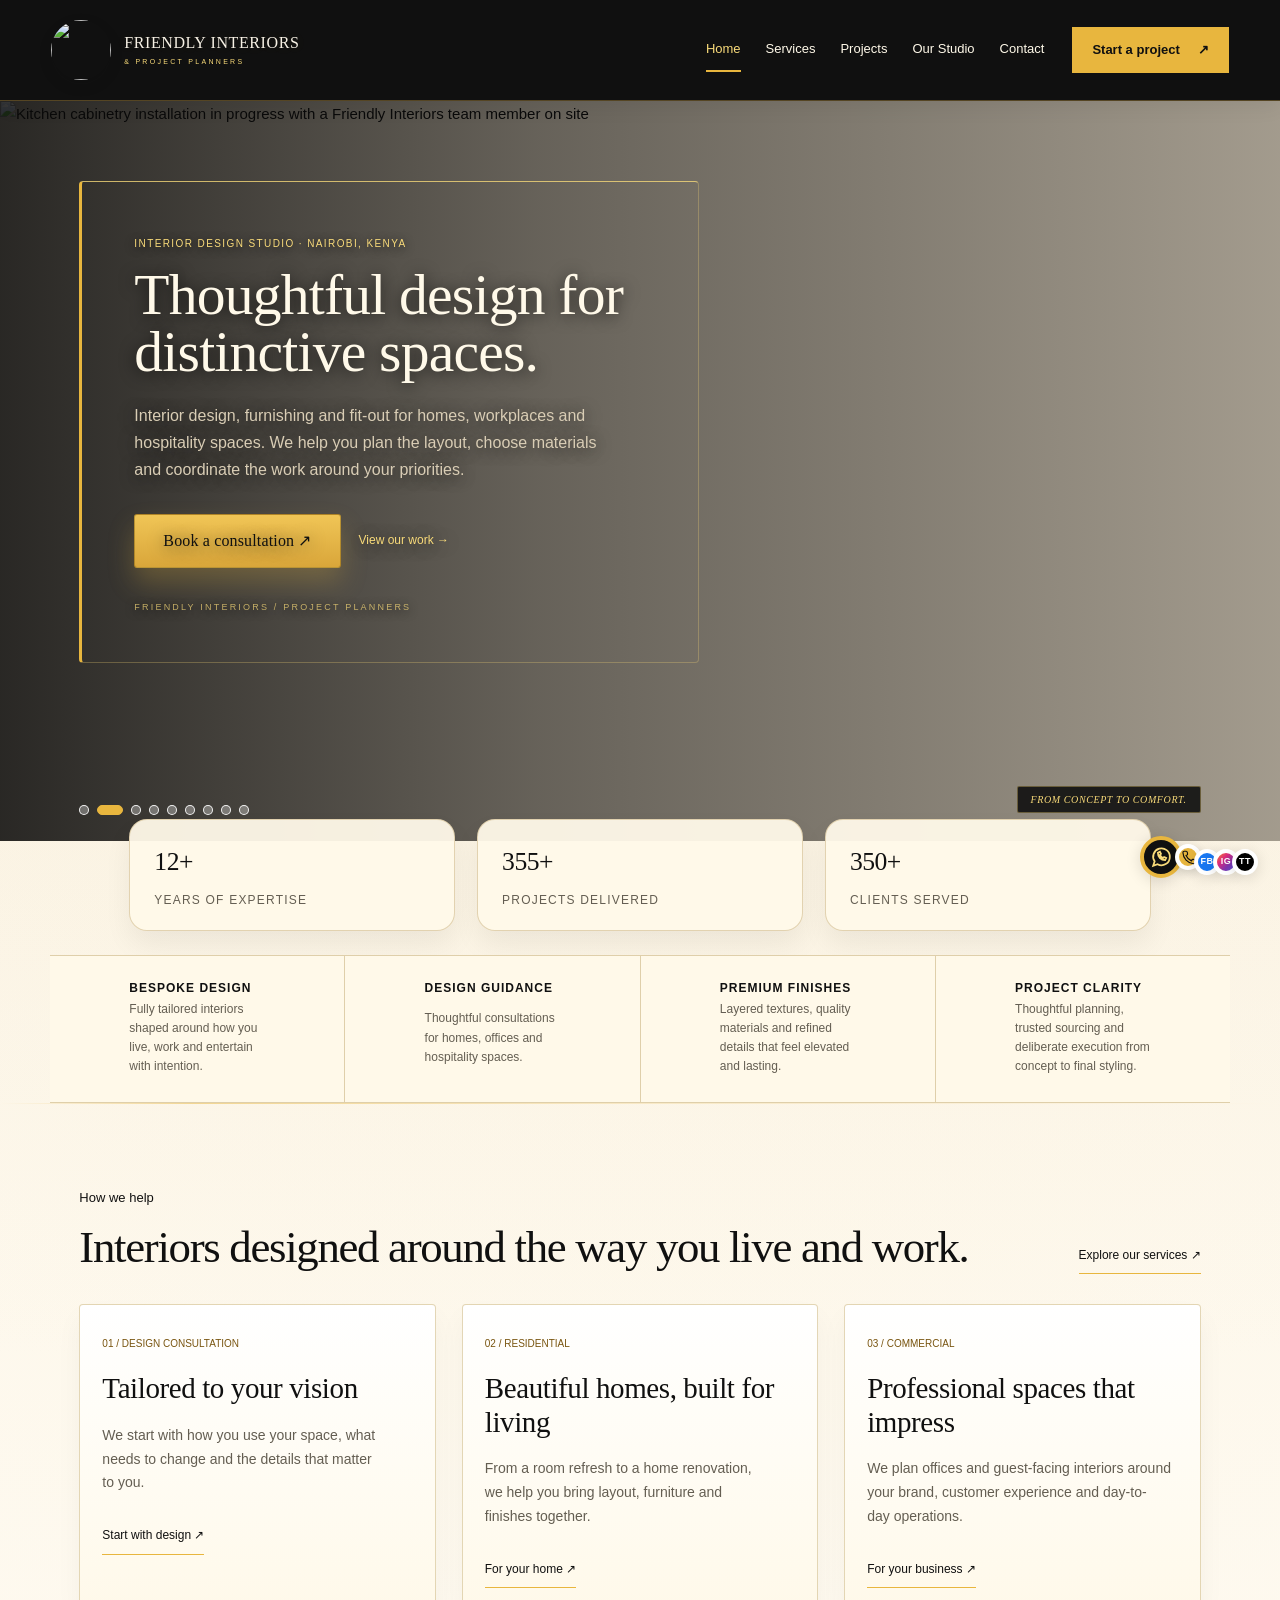
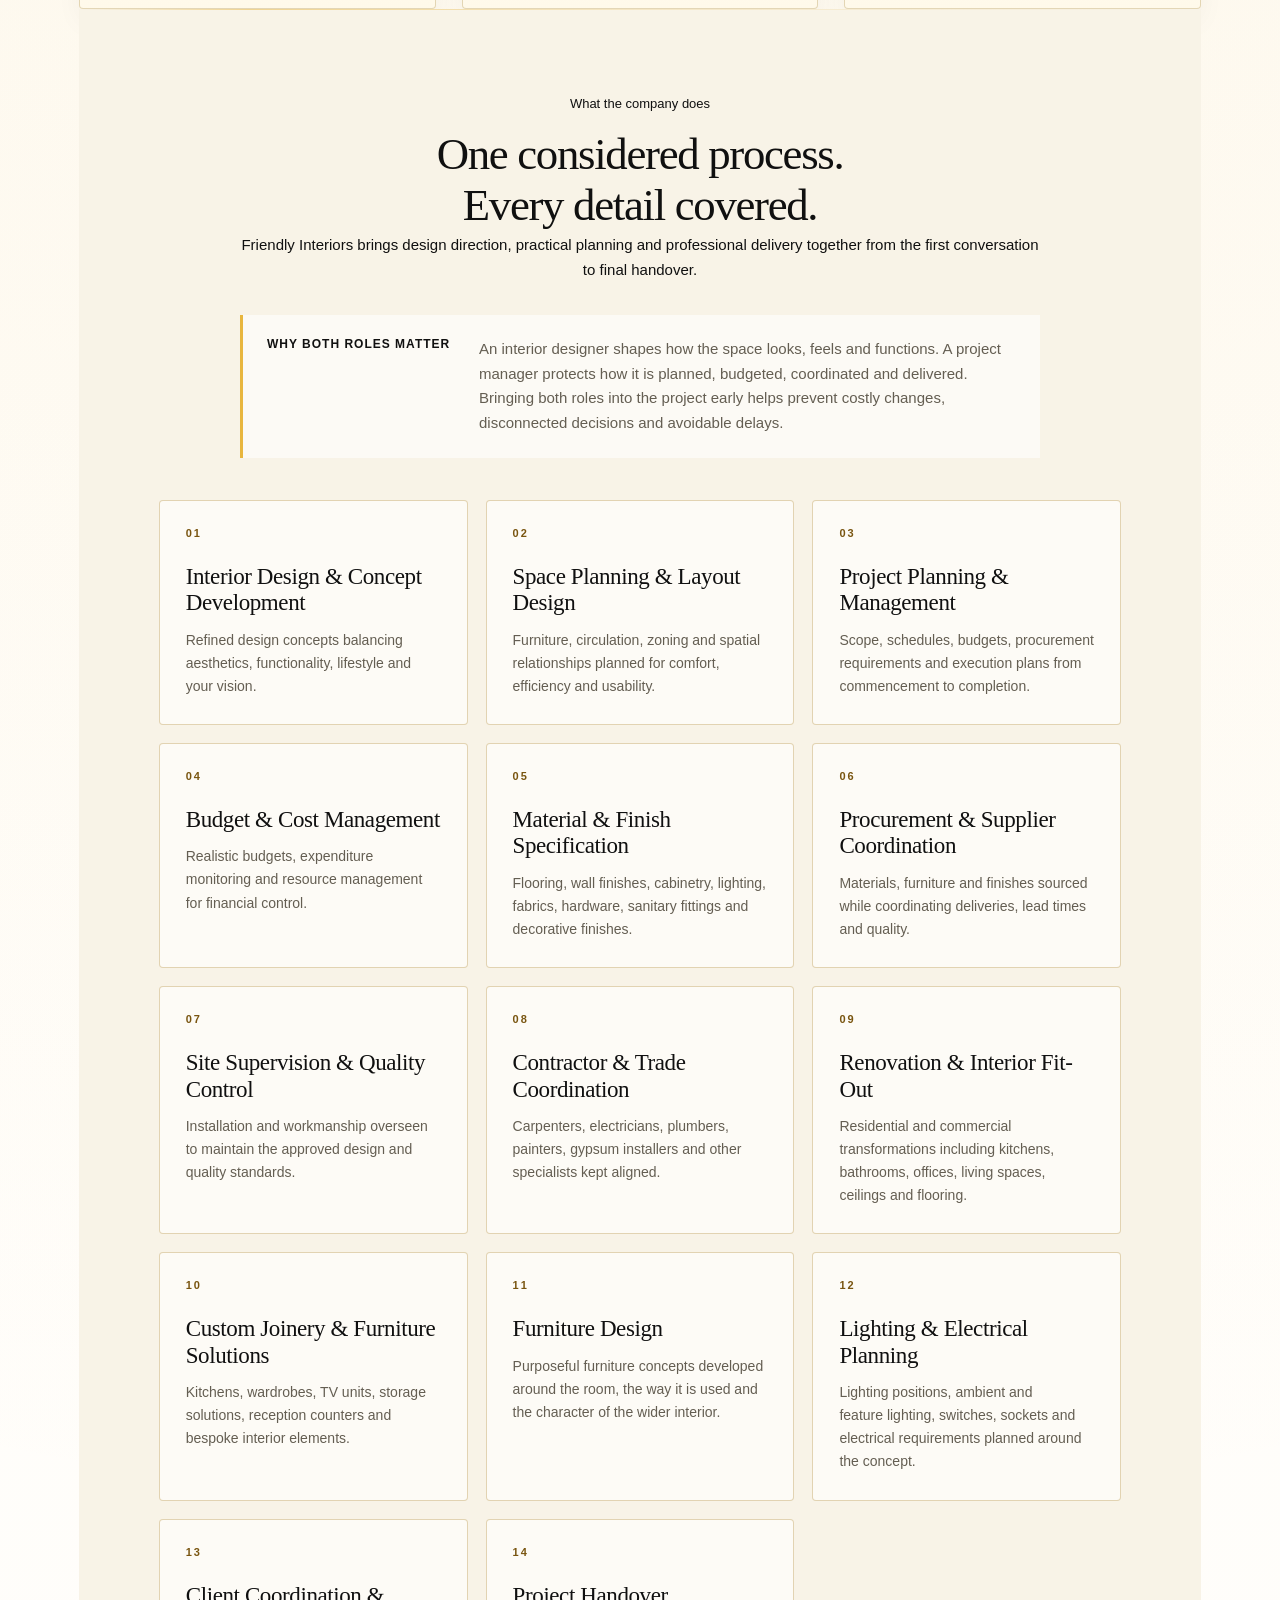
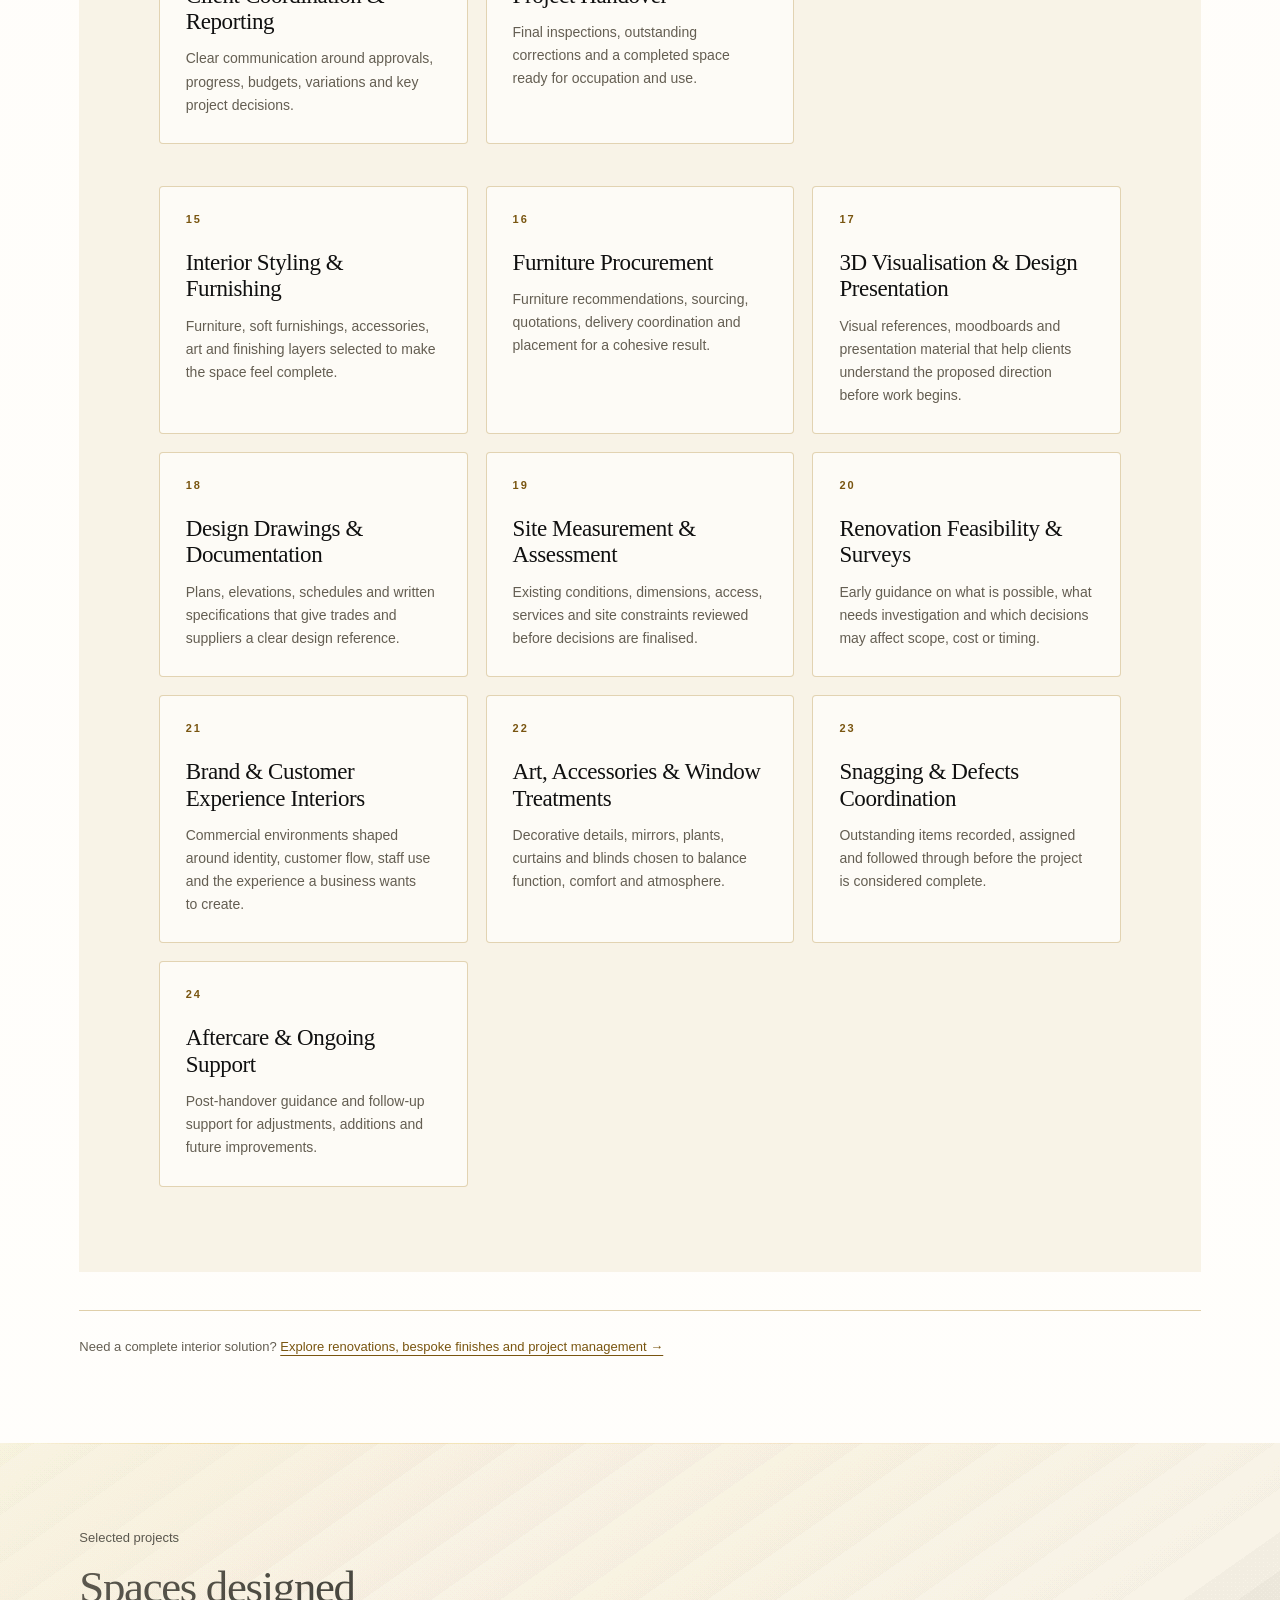
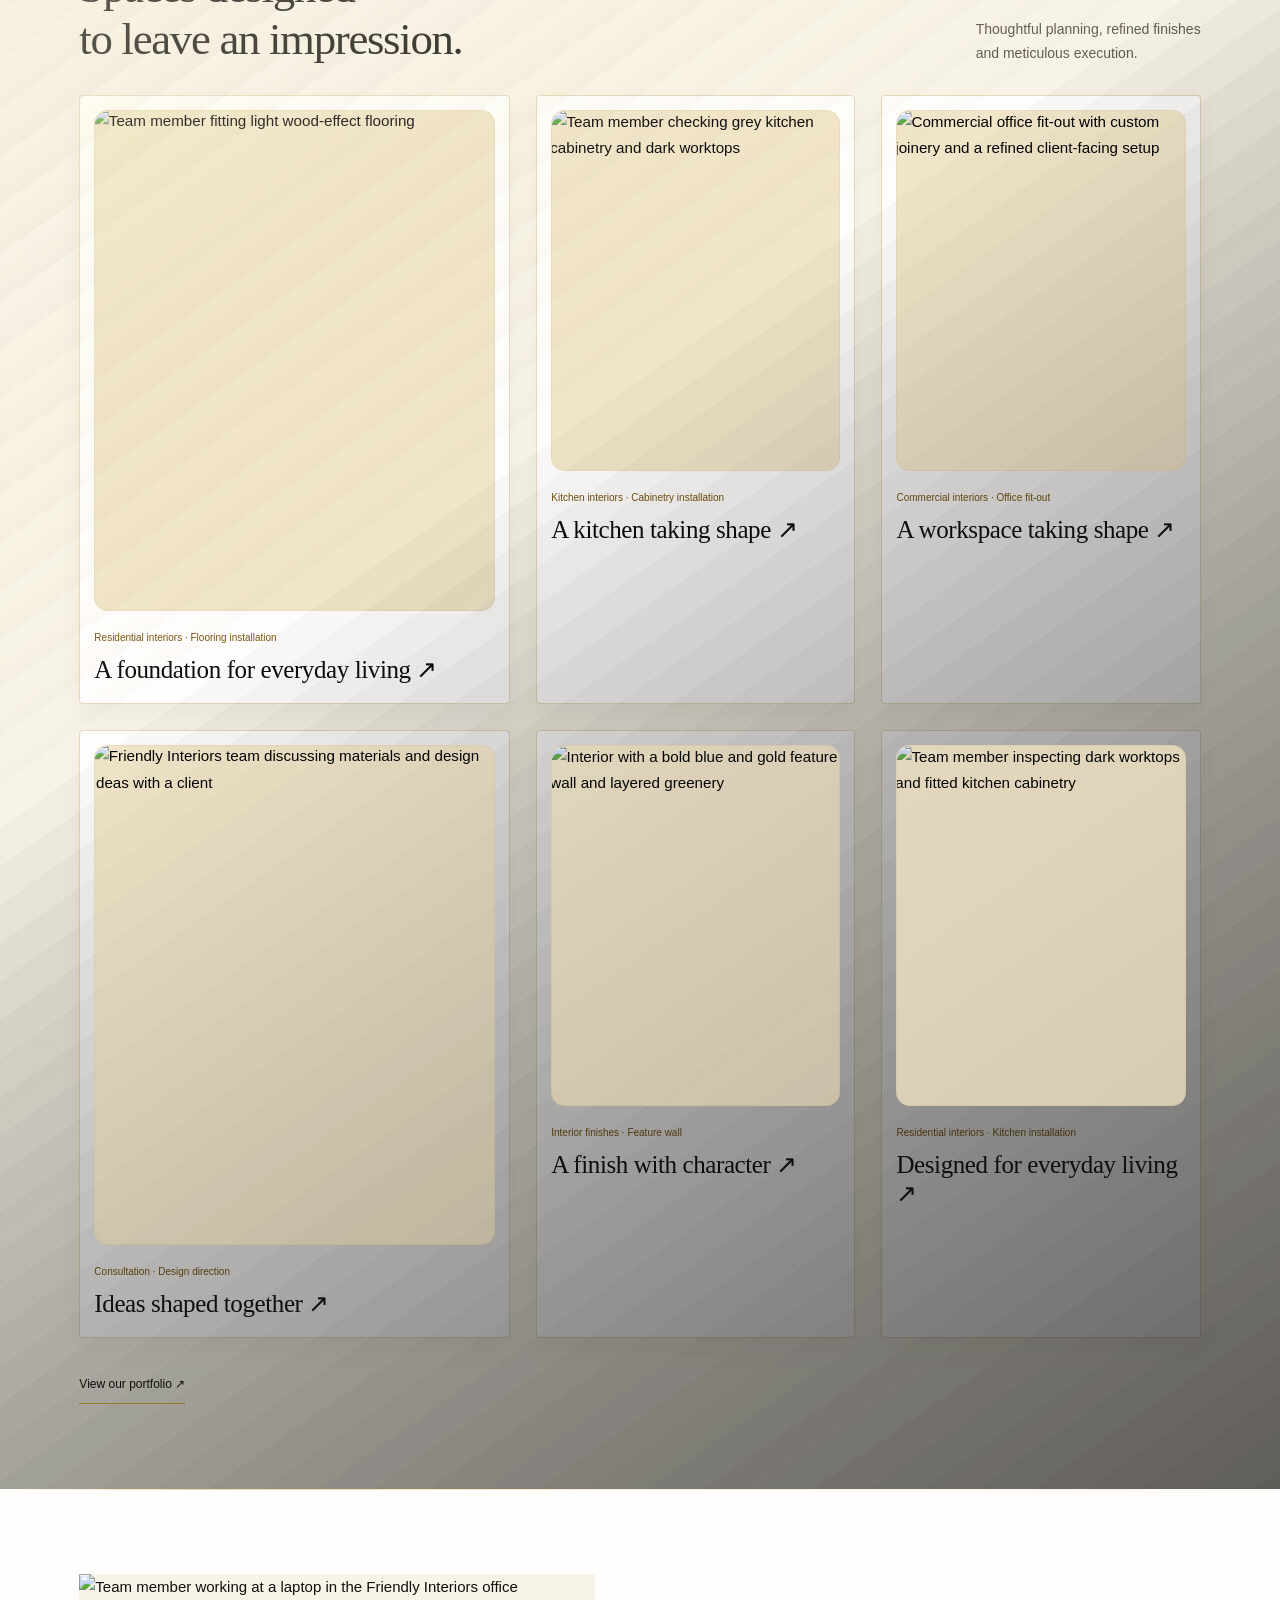
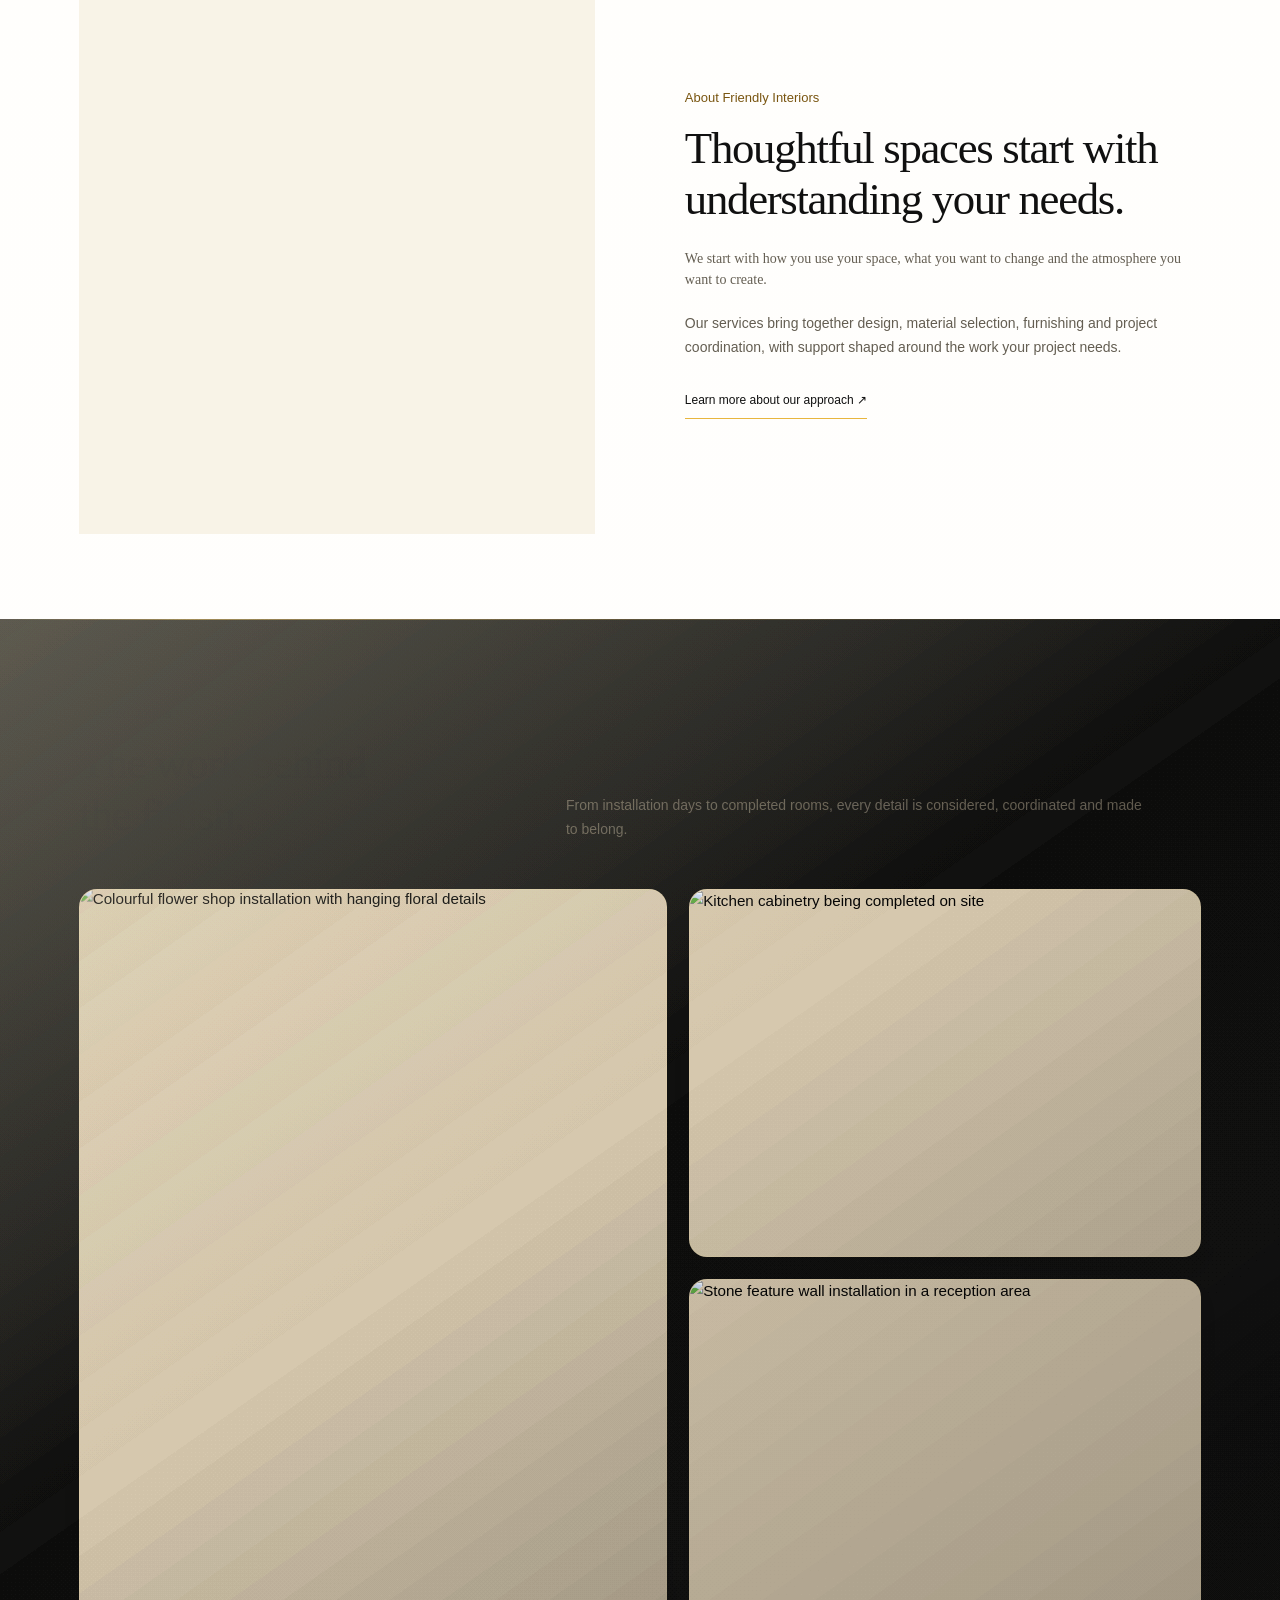
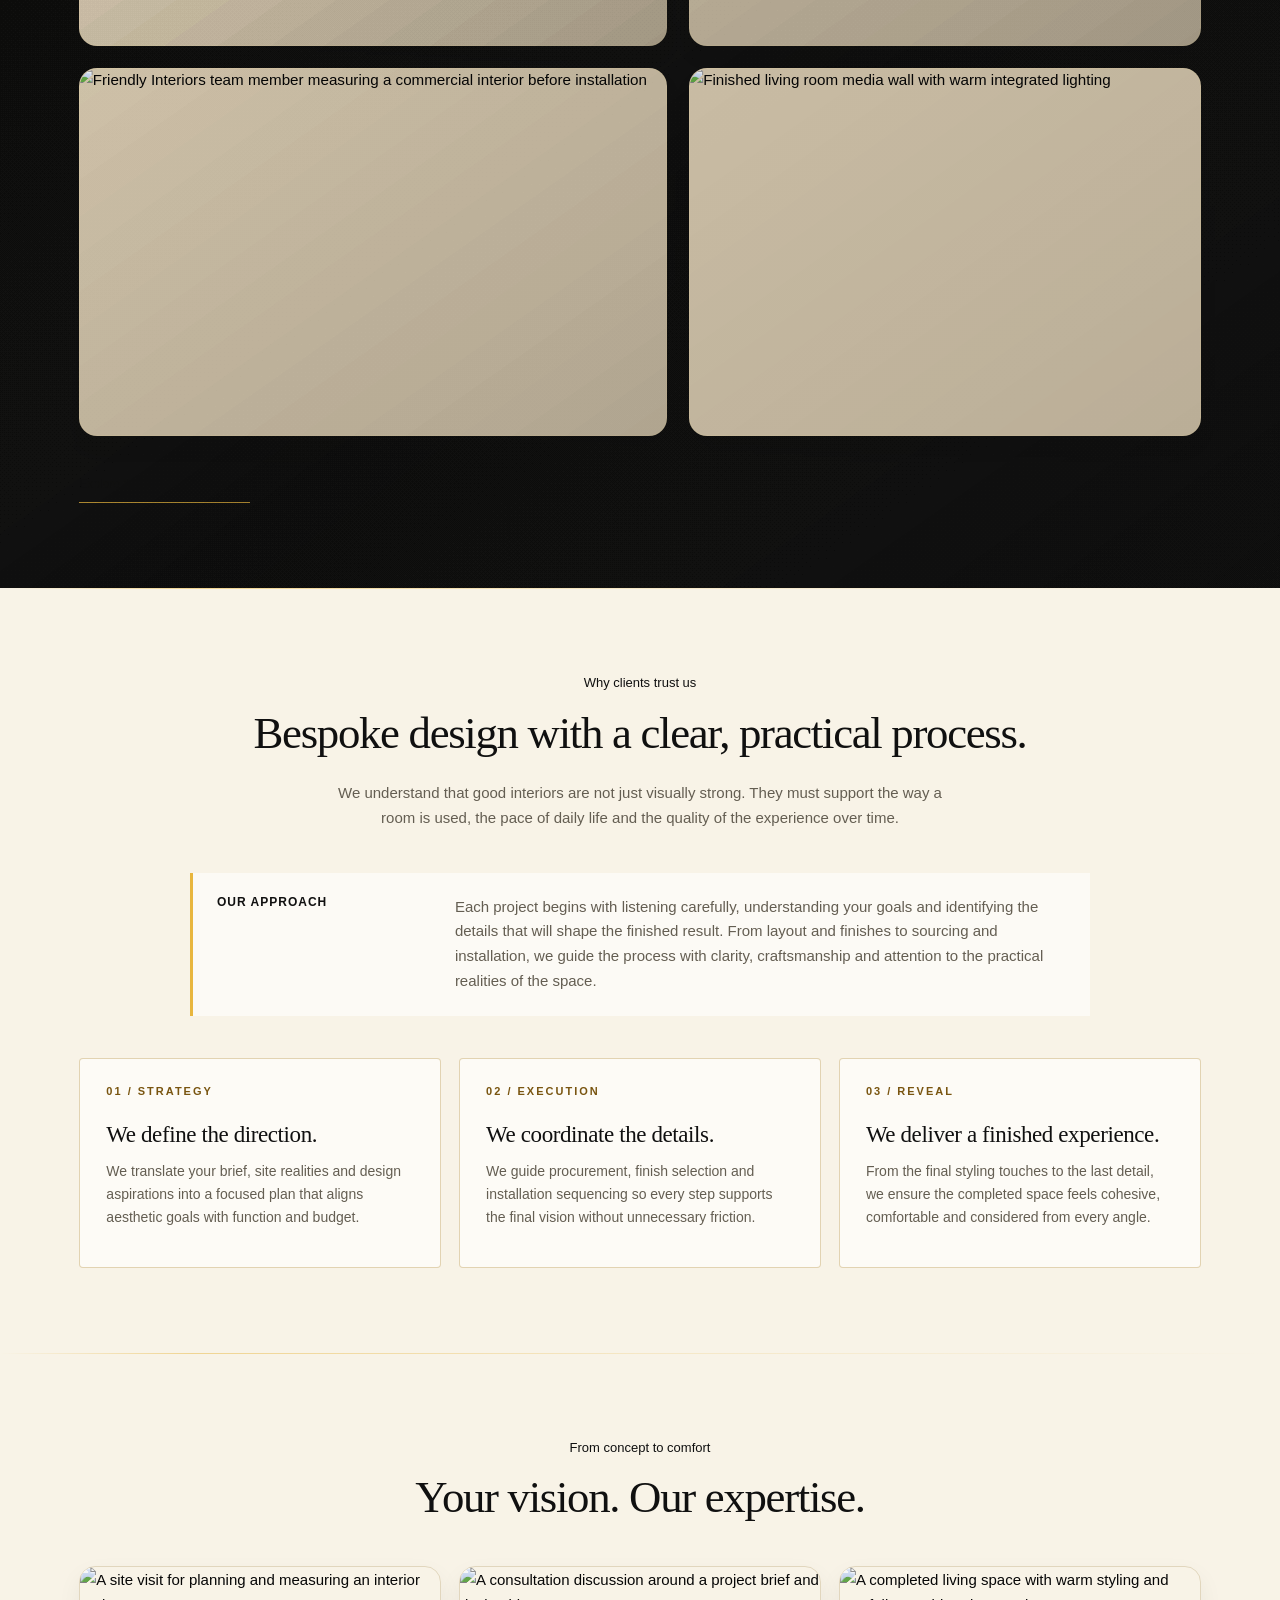
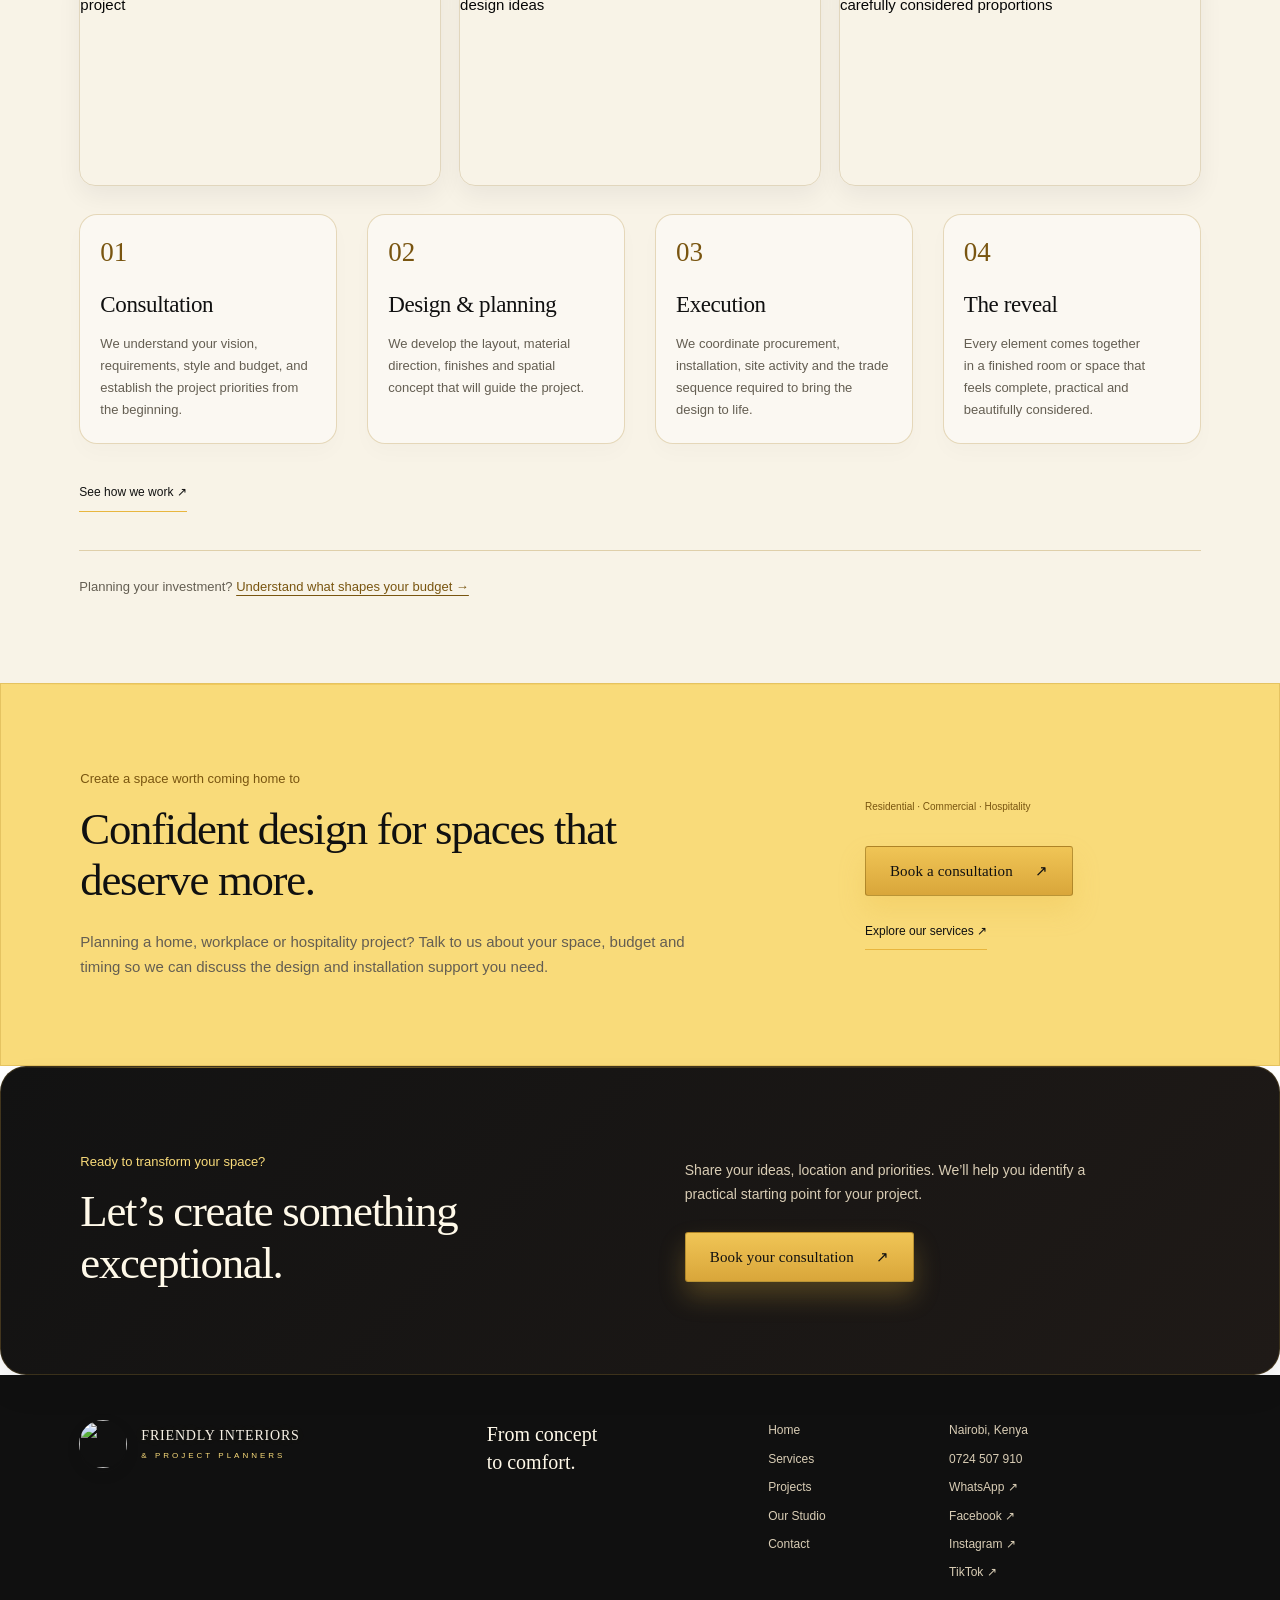
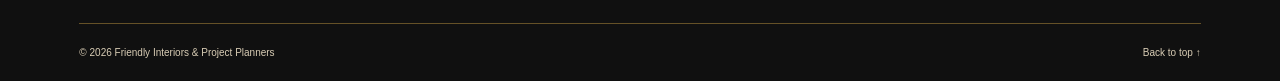
==== commit 2bf9b1d6: "Add files via upload" ====
--- a/index.html
+++ b/index.html
@@ -13,7 +13,7 @@
 <a class="skip-link" href="#main-content">Skip to content</a>
 <header id="top" class="site-header">
   <div class="header-inner">
-    <a class="brand" href="index.html" aria-label="Friendly Interiors home"><img src="logo-v2.jpg" width="600" height="600" alt=""><span>FRIENDLY INTERIORS<small>&amp; PROJECT PLANNERS</small></span></a>
+    <a class="brand" href="index.html" aria-label="Friendly Interiors home"><img src="images/logo-v2.jpg" width="600" height="600" alt=""><span>FRIENDLY INTERIORS<small>&amp; PROJECT PLANNERS</small></span></a>
     <button class="menu-toggle" type="button" aria-expanded="false" aria-controls="main-nav" hidden><span class="menu-label">Menu</span><span class="menu-icon" aria-hidden="true"></span></button>
     <nav id="main-nav" aria-label="Main navigation">
       <div class="nav-links"><a href="index.html" aria-current="page">Home</a><a href="services.html">Services</a><a href="projects.html">Projects</a><a href="studio.html">Our Studio</a><a href="contact.html">Contact</a></div>
@@ -24,15 +24,15 @@
 </header>
 <main id="main-content"><section class="hero" aria-labelledby="hero-title">
   <div class="hero-slideshow" aria-label="Featured interior design project gallery">
-    <img src="tv%20wall%20design.jpg" alt="Contemporary residential media wall with timber slats, textured stone and integrated lighting" class="hero-image is-active" fetchpriority="high" decoding="async">
-    <img src="kitchen%20cabinet%20done.jpg" alt="Kitchen cabinetry installation in progress with a Friendly Interiors team member on site" class="hero-image" loading="lazy" decoding="async">
-    <img src="hospitality%20space%20image.jpg" alt="Hospitality interior styling with a refined palette, soft seating and polished finish details" class="hero-image" loading="lazy" decoding="async">
-    <img src="residential%20image.jpg" alt="Residential living space with warm materials, comfortable seating and a curated modern layout" class="hero-image" loading="lazy" decoding="async">
-    <img src="office-fit-out.jpg" alt="Commercial office fit-out showing custom joinery, flooring and a refined work environment" class="hero-image" loading="lazy" decoding="async">
-    <img src="commercial%20space.jpg" alt="Commercial interior with brushed timber details, shelving and a polished hospitality atmosphere" class="hero-image" loading="lazy" decoding="async">
-    <img src="commercial%20space2.jpg" alt="Statement feature wall with blue and gold detailing and layered greenery in a stylish finish" class="hero-image" loading="lazy" decoding="async">
-    <img src="consultation.jpg" alt="Friendly Interiors team discussing design ideas with clients during a consultation" class="hero-image" loading="lazy" decoding="async">
-    <img src="studio-planning.jpg" alt="Design planning session with materials and ideas being mapped out in the studio" class="hero-image" loading="lazy" decoding="async">
+    <img src="images/tv%20wall%20design.jpg" alt="Contemporary residential media wall with timber slats, textured stone and integrated lighting" class="hero-image is-active" fetchpriority="high" decoding="async">
+    <img src="images/kitchen%20cabinet%20done.jpg" alt="Kitchen cabinetry installation in progress with a Friendly Interiors team member on site" class="hero-image" loading="lazy" decoding="async">
+    <img src="images/hospitality%20space%20image.jpg" alt="Hospitality interior styling with a refined palette, soft seating and polished finish details" class="hero-image" loading="lazy" decoding="async">
+    <img src="images/residential%20image.jpg" alt="Residential living space with warm materials, comfortable seating and a curated modern layout" class="hero-image" loading="lazy" decoding="async">
+    <img src="images/office-fit-out.jpg" alt="Commercial office fit-out showing custom joinery, flooring and a refined work environment" class="hero-image" loading="lazy" decoding="async">
+    <img src="images/commercial%20space.jpg" alt="Commercial interior with brushed timber details, shelving and a polished hospitality atmosphere" class="hero-image" loading="lazy" decoding="async">
+    <img src="images/commercial%20space2.jpg" alt="Statement feature wall with blue and gold detailing and layered greenery in a stylish finish" class="hero-image" loading="lazy" decoding="async">
+    <img src="images/consultation.jpg" alt="Friendly Interiors team discussing design ideas with clients during a consultation" class="hero-image" loading="lazy" decoding="async">
+    <img src="images/studio-planning.jpg" alt="Design planning session with materials and ideas being mapped out in the studio" class="hero-image" loading="lazy" decoding="async">
   </div>
   <div class="hero-dots" aria-label="Image slides">
     <button type="button" class="hero-dot is-active" aria-label="Show slide 1" aria-pressed="true"></button>
@@ -61,16 +61,16 @@
 <article><span class="tag">01 / DESIGN CONSULTATION</span><h3>Tailored to your vision</h3><p>We start with how you use your space, what needs to change and the details that matter to you.</p><a class="text-link" href="services.html#residential">Start with design ↗</a></article>
 <article><span class="tag">02 / RESIDENTIAL</span><h3>Beautiful homes, built for living</h3><p>From a room refresh to a home renovation, we help you bring layout, furniture and finishes together.</p><a class="text-link" href="services.html#residential">For your home ↗</a></article>
 <article><span class="tag">03 / COMMERCIAL</span><h3>Professional spaces that impress</h3><p>We plan offices and guest-facing interiors around your brand, customer experience and day-to-day operations.</p><a class="text-link" href="services.html#commercial">For your business ↗</a></article></div><div class="compact-note" id="service-guide">Need a complete interior solution? <a href="services.html#service-guide">Explore renovations, bespoke finishes and project management →</a></div></section>
-<section class="section home-work" id="projects"><div class="heading-row"><div><p class="eyebrow">Selected projects</p><h2>Spaces designed<br>to leave an impression.</h2></div><p>Thoughtful planning, refined finishes<br>and meticulous execution.</p></div><div class="home-projects"><article><a href="projects.html#flooring-installation" class="preview-photo"><img src="residential%20image.jpg" alt="Team member fitting light wood-effect flooring" loading="lazy" decoding="async"></a><p class="tag">Residential interiors · Flooring installation</p><h3><a href="projects.html#flooring-installation">A foundation for everyday living ↗</a></h3></article><article><a href="projects.html#kitchen-installation" class="preview-photo"><img src="hospitality%20space%20image.jpg" alt="Team member checking grey kitchen cabinetry and dark worktops" loading="lazy" decoding="async"></a><p class="tag">Kitchen interiors · Cabinetry installation</p><h3><a href="projects.html#kitchen-installation">A kitchen taking shape ↗</a></h3></article><article><a href="projects.html#office-fit-out" class="preview-photo"><img src="office-fit-out.jpg" alt="Commercial office fit-out with custom joinery and a refined client-facing setup" loading="lazy" decoding="async"></a><p class="tag">Commercial interiors · Office fit-out</p><h3><a href="projects.html#office-fit-out">A workspace taking shape ↗</a></h3></article><article><a href="studio.html#consultation" class="preview-photo"><img src="consultation.jpg" alt="Friendly Interiors team discussing materials and design ideas with a client" loading="lazy" decoding="async"></a><p class="tag">Consultation · Design direction</p><h3><a href="studio.html#consultation">Ideas shaped together ↗</a></h3></article><article><a href="projects.html#lounge-styling" class="preview-photo"><img src="commercial%20space2.jpg" alt="Interior with a bold blue and gold feature wall and layered greenery" loading="lazy" decoding="async"></a><p class="tag">Interior finishes · Feature wall</p><h3><a href="projects.html#lounge-styling">A finish with character ↗</a></h3></article><article><a href="projects.html#kitchen-installation" class="preview-photo"><img src="hero.jpg" alt="Team member inspecting dark worktops and fitted kitchen cabinetry" loading="lazy" decoding="async"></a><p class="tag">Residential interiors · Kitchen installation</p><h3><a href="projects.html#kitchen-installation">Designed for everyday living ↗</a></h3></article></div><a class="text-link" href="projects.html">View our portfolio ↗</a></section>
-<section class="section editorial-split" id="about"><figure class="portrait"><img src="studio-planning.jpg" alt="Team member working at a laptop in the Friendly Interiors office" loading="lazy" decoding="async"></figure><div><p class="eyebrow">About Friendly Interiors</p><h2>Thoughtful spaces start with understanding your needs.</h2><p class="lead">We start with how you use your space, what you want to change and the atmosphere you want to create.</p><p>Our services bring together design, material selection, furnishing and project coordination, with support shaped around the work your project needs.</p><a class="text-link" href="studio.html">Learn more about our approach ↗</a></div></section>
-<section class="section premium-gallery" aria-labelledby="premium-gallery-title"><div class="heading-row"><div><p class="eyebrow">Selected details</p><h2 id="premium-gallery-title">The work behind the finish.</h2></div><p>From installation days to completed rooms, every detail is considered, coordinated and made to belong.</p></div><div class="premium-gallery-grid"><figure class="premium-gallery-feature"><img src="flower%20shop%20renovation.jpg" alt="Colourful flower shop installation with hanging floral details" loading="lazy" decoding="async"><figcaption><span>Commercial &amp; hospitality</span><strong>Colour, movement and atmosphere.</strong></figcaption></figure><figure><img src="kitchen%20cabinet%20done.jpg" alt="Kitchen cabinetry being completed on site" loading="lazy" decoding="async"><figcaption><span>Residential interiors</span><strong>Crafted for everyday living.</strong></figcaption></figure><figure><img src="pu%20stone%20installation%20in%20reception.jpg" alt="Stone feature wall installation in a reception area" loading="lazy" decoding="async"><figcaption><span>Renovation &amp; fit-out</span><strong>Details that make an entrance.</strong></figcaption></figure><figure><img src="best%20tv%20area.jpg" alt="Finished living room media wall with warm integrated lighting" loading="lazy" decoding="async"><figcaption><span>Residential interiors</span><strong>A considered final reveal.</strong></figcaption></figure></div><a class="text-link" href="projects.html">Explore the full project stories ↗</a></section>
+<section class="section home-work" id="projects"><div class="heading-row"><div><p class="eyebrow">Selected projects</p><h2>Spaces designed<br>to leave an impression.</h2></div><p>Thoughtful planning, refined finishes<br>and meticulous execution.</p></div><div class="home-projects"><article><a href="projects.html#flooring-installation" class="preview-photo"><img src="images/residential%20image.jpg" alt="Team member fitting light wood-effect flooring" loading="lazy" decoding="async"></a><p class="tag">Residential interiors · Flooring installation</p><h3><a href="projects.html#flooring-installation">A foundation for everyday living ↗</a></h3></article><article><a href="projects.html#kitchen-installation" class="preview-photo"><img src="images/hospitality%20space%20image.jpg" alt="Team member checking grey kitchen cabinetry and dark worktops" loading="lazy" decoding="async"></a><p class="tag">Kitchen interiors · Cabinetry installation</p><h3><a href="projects.html#kitchen-installation">A kitchen taking shape ↗</a></h3></article><article><a href="projects.html#office-fit-out" class="preview-photo"><img src="images/office-fit-out.jpg" alt="Commercial office fit-out with custom joinery and a refined client-facing setup" loading="lazy" decoding="async"></a><p class="tag">Commercial interiors · Office fit-out</p><h3><a href="projects.html#office-fit-out">A workspace taking shape ↗</a></h3></article><article><a href="studio.html#consultation" class="preview-photo"><img src="images/consultation.jpg" alt="Friendly Interiors team discussing materials and design ideas with a client" loading="lazy" decoding="async"></a><p class="tag">Consultation · Design direction</p><h3><a href="studio.html#consultation">Ideas shaped together ↗</a></h3></article><article><a href="projects.html#lounge-styling" class="preview-photo"><img src="images/commercial%20space2.jpg" alt="Interior with a bold blue and gold feature wall and layered greenery" loading="lazy" decoding="async"></a><p class="tag">Interior finishes · Feature wall</p><h3><a href="projects.html#lounge-styling">A finish with character ↗</a></h3></article><article><a href="projects.html#kitchen-installation" class="preview-photo"><img src="images/hero.jpg" alt="Team member inspecting dark worktops and fitted kitchen cabinetry" loading="lazy" decoding="async"></a><p class="tag">Residential interiors · Kitchen installation</p><h3><a href="projects.html#kitchen-installation">Designed for everyday living ↗</a></h3></article></div><a class="text-link" href="projects.html">View our portfolio ↗</a></section>
+<section class="section editorial-split" id="about"><figure class="portrait"><img src="images/studio-planning.jpg" alt="Team member working at a laptop in the Friendly Interiors office" loading="lazy" decoding="async"></figure><div><p class="eyebrow">About Friendly Interiors</p><h2>Thoughtful spaces start with understanding your needs.</h2><p class="lead">We start with how you use your space, what you want to change and the atmosphere you want to create.</p><p>Our services bring together design, material selection, furnishing and project coordination, with support shaped around the work your project needs.</p><a class="text-link" href="studio.html">Learn more about our approach ↗</a></div></section>
+<section class="section premium-gallery" aria-labelledby="premium-gallery-title"><div class="heading-row"><div><p class="eyebrow">Selected details</p><h2 id="premium-gallery-title">The work behind the finish.</h2></div><p>From installation days to completed rooms, every detail is considered, coordinated and made to belong.</p></div><div class="premium-gallery-grid"><figure class="premium-gallery-feature"><img src="images/flower%20shop%20renovation.jpg" alt="Colourful flower shop installation with hanging floral details" loading="lazy" decoding="async"><figcaption><span>Commercial &amp; hospitality</span><strong>Colour, movement and atmosphere.</strong></figcaption></figure><figure><img src="images/kitchen%20cabinet%20done.jpg" alt="Kitchen cabinetry being completed on site" loading="lazy" decoding="async"><figcaption><span>Residential interiors</span><strong>Crafted for everyday living.</strong></figcaption></figure><figure><img src="images/pu%20stone%20installation%20in%20reception.jpg" alt="Stone feature wall installation in a reception area" loading="lazy" decoding="async"><figcaption><span>Renovation &amp; fit-out</span><strong>Details that make an entrance.</strong></figcaption></figure><figure><img src="images/best%20tv%20area.jpg" alt="Finished living room media wall with warm integrated lighting" loading="lazy" decoding="async"><figcaption><span>Residential interiors</span><strong>A considered final reveal.</strong></figcaption></figure></div><a class="text-link" href="projects.html">Explore the full project stories ↗</a></section>
 <section class="section capability-section"><div class="section-heading"><p class="eyebrow">Why clients trust us</p><h2>Bespoke design with a clear, practical process.</h2><p>We understand that good interiors are not just visually strong. They must support the way a room is used, the pace of daily life and the quality of the experience over time.</p></div><div class="capability-note"><strong>Our approach</strong><span>Each project begins with listening carefully, understanding your goals and identifying the details that will shape the finished result. From layout and finishes to sourcing and installation, we guide the process with clarity, craftsmanship and attention to the practical realities of the space.</span></div><div class="capability-grid"><article><span>01 / STRATEGY</span><h3>We define the direction.</h3><p>We translate your brief, site realities and design aspirations into a focused plan that aligns aesthetic goals with function and budget.</p></article><article><span>02 / EXECUTION</span><h3>We coordinate the details.</h3><p>We guide procurement, finish selection and installation sequencing so every step supports the final vision without unnecessary friction.</p></article><article><span>03 / REVEAL</span><h3>We deliver a finished experience.</h3><p>From the final styling touches to the last detail, we ensure the completed space feels cohesive, comfortable and considered from every angle.</p></article></div></section>
 <section class="section process" id="process"><div class="section-heading"><p class="eyebrow">From concept to comfort</p><h2>Your vision. Our expertise.</h2></div><div class="process-visuals" aria-label="Project process imagery">
-  <img src="site-visit-poster.jpg" alt="A site visit for planning and measuring an interior project" loading="lazy" decoding="async">
-  <img src="consultation.jpg" alt="A consultation discussion around a project brief and design ideas" loading="lazy" decoding="async">
-  <img src="residential%20image.jpg" alt="A completed living space with warm styling and carefully considered proportions" loading="lazy" decoding="async">
+  <img src="images/site-visit-poster.jpg" alt="A site visit for planning and measuring an interior project" loading="lazy" decoding="async">
+  <img src="images/consultation.jpg" alt="A consultation discussion around a project brief and design ideas" loading="lazy" decoding="async">
+  <img src="images/residential%20image.jpg" alt="A completed living space with warm styling and carefully considered proportions" loading="lazy" decoding="async">
 </div><ol class="process-grid"><li><span>01</span><h3>Consultation</h3><p>We understand your vision, requirements, style and budget, and establish the project priorities from the beginning.</p></li><li><span>02</span><h3>Design &amp; planning</h3><p>We develop the layout, material direction, finishes and spatial concept that will guide the project.</p></li><li><span>03</span><h3>Execution</h3><p>We coordinate procurement, installation, site activity and the trade sequence required to bring the design to life.</p></li><li><span>04</span><h3>The reveal</h3><p>Every element comes together in a finished room or space that feels complete, practical and beautifully considered.</p></li></ol><a class="text-link" href="studio.html#process">See how we work ↗</a><div class="compact-note" id="planning">Planning your investment? <a href="services.html#planning">Understand what shapes your budget →</a></div></section><section class="section advertise-strip" aria-labelledby="advertise-title"><div><p class="eyebrow">Create a space worth coming home to</p><h2 id="advertise-title">Confident design for spaces that deserve more.</h2><p>Planning a home, workplace or hospitality project? Talk to us about your space, budget and timing so we can discuss the design and installation support you need.</p></div><div class="advertise-actions"><p class="tag">Residential · Commercial · Hospitality</p><a class="button" href="contact.html#contact">Book a consultation <span aria-hidden="true">↗</span></a><a class="text-link" href="services.html">Explore our services ↗</a></div></section><section class="section closing-cta" id="contact"><div><p class="eyebrow">Ready to transform your space?</p><h2>Let’s create something exceptional.</h2></div><div><p>Share your ideas, location and priorities. We’ll help you identify a practical starting point for your project.</p><a class="button" href="contact.html#contact">Book your consultation <span aria-hidden="true">↗</span></a></div></section></main>
-<footer class="site-footer"><div class="footer-top"><a class="brand" href="index.html" aria-label="Friendly Interiors home"><img src="logo-v2.jpg" width="600" height="600" alt=""><span>FRIENDLY INTERIORS<small>&amp; PROJECT PLANNERS</small></span></a><p>From concept<br>to comfort.</p><div aria-label="Footer navigation"><a href="index.html">Home</a><a href="services.html">Services</a><a href="projects.html">Projects</a><a href="studio.html">Our Studio</a><a href="contact.html">Contact</a></div><div><span>Nairobi, Kenya</span><a href="tel:+254724507910">0724 507 910</a><a href="https://wa.me/254763507911" target="_blank" rel="noopener">WhatsApp ↗</a><a href="https://web.facebook.com/Friendlyinteriors.projectplanners" target="_blank" rel="noopener">Facebook ↗</a><a href="https://www.instagram.com/friendlyinteriors_studio/" target="_blank" rel="noopener">Instagram ↗</a><a href="https://www.tiktok.com/@friendlyinteriors.studio" target="_blank" rel="noopener">TikTok ↗</a></div></div><div class="footer-bottom"><p>© <span id="year">2026</span> Friendly Interiors &amp; Project Planners</p><a href="#top">Back to top ↑</a></div></footer>
+<footer class="site-footer"><div class="footer-top"><a class="brand" href="index.html" aria-label="Friendly Interiors home"><img src="images/logo-v2.jpg" width="600" height="600" alt=""><span>FRIENDLY INTERIORS<small>&amp; PROJECT PLANNERS</small></span></a><p>From concept<br>to comfort.</p><div aria-label="Footer navigation"><a href="index.html">Home</a><a href="services.html">Services</a><a href="projects.html">Projects</a><a href="studio.html">Our Studio</a><a href="contact.html">Contact</a></div><div><span>Nairobi, Kenya</span><a href="tel:+254724507910">0724 507 910</a><a href="https://wa.me/254763507911" target="_blank" rel="noopener">WhatsApp ↗</a><a href="https://web.facebook.com/Friendlyinteriors.projectplanners" target="_blank" rel="noopener">Facebook ↗</a><a href="https://www.instagram.com/friendlyinteriors_studio/" target="_blank" rel="noopener">Instagram ↗</a><a href="https://www.tiktok.com/@friendlyinteriors.studio" target="_blank" rel="noopener">TikTok ↗</a></div></div><div class="footer-bottom"><p>© <span id="year">2026</span> Friendly Interiors &amp; Project Planners</p><a href="#top">Back to top ↑</a></div></footer>
 <div class="floating-chat-stack" aria-label="Contact Friendly Interiors">
   <a class="floating-chat" href="https://wa.me/254763507911" target="_blank" rel="noopener" aria-label="Chat with Friendly Interiors on WhatsApp"><svg viewBox="0 0 24 24" width="25" height="25" fill="none" stroke="currentColor" stroke-width="1.7" aria-hidden="true"><path d="M20 11.5a8 8 0 0 1-11.8 7L4 20l1.4-4.3A8 8 0 1 1 20 11.5Z"/><path d="M8.5 7.5c0 4 3 7 7 7l1-2-2-1-1 1c-1.5-.5-2.5-1.5-3-3l1-1-1-2-2 1Z"/></svg></a>
   <a class="floating-call" href="tel:+254724507910" aria-label="Call Friendly Interiors on the phone number"><svg viewBox="0 0 24 24" width="15" height="15" fill="none" stroke="currentColor" stroke-width="1.8" aria-hidden="true"><path d="M22 16.9v3a2 2 0 0 1-2.2 2A18.4 18.4 0 0 1 3.1 4.2 2 2 0 0 1 5.1 2h3a2 2 0 0 1 2 1.7l.4 2.4a2 2 0 0 1-1.3 2.2l-1.1.4a16.1 16.1 0 0 0 8.7 8.7l.4-1.1a2 2 0 0 1 2.2-1.3l2.4.4A2 2 0 0 1 22 16.9Z"/></svg></a>
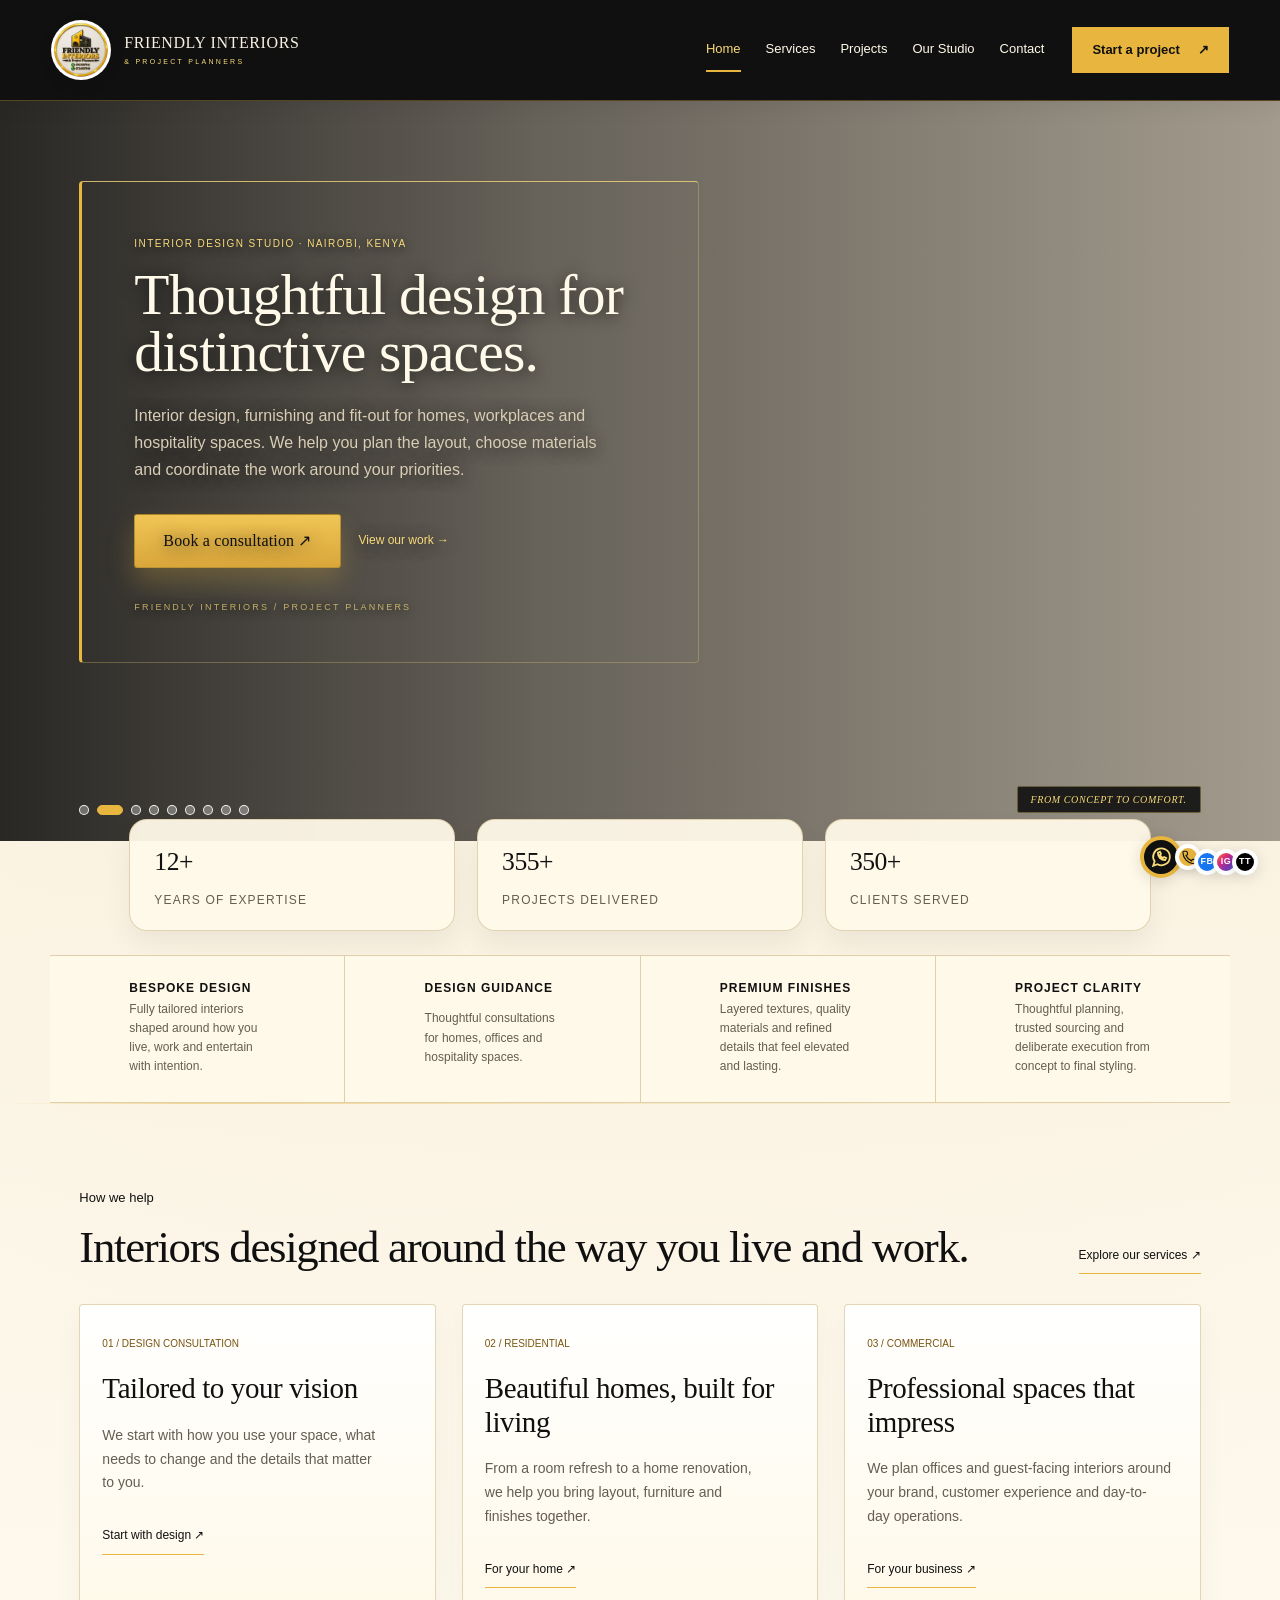
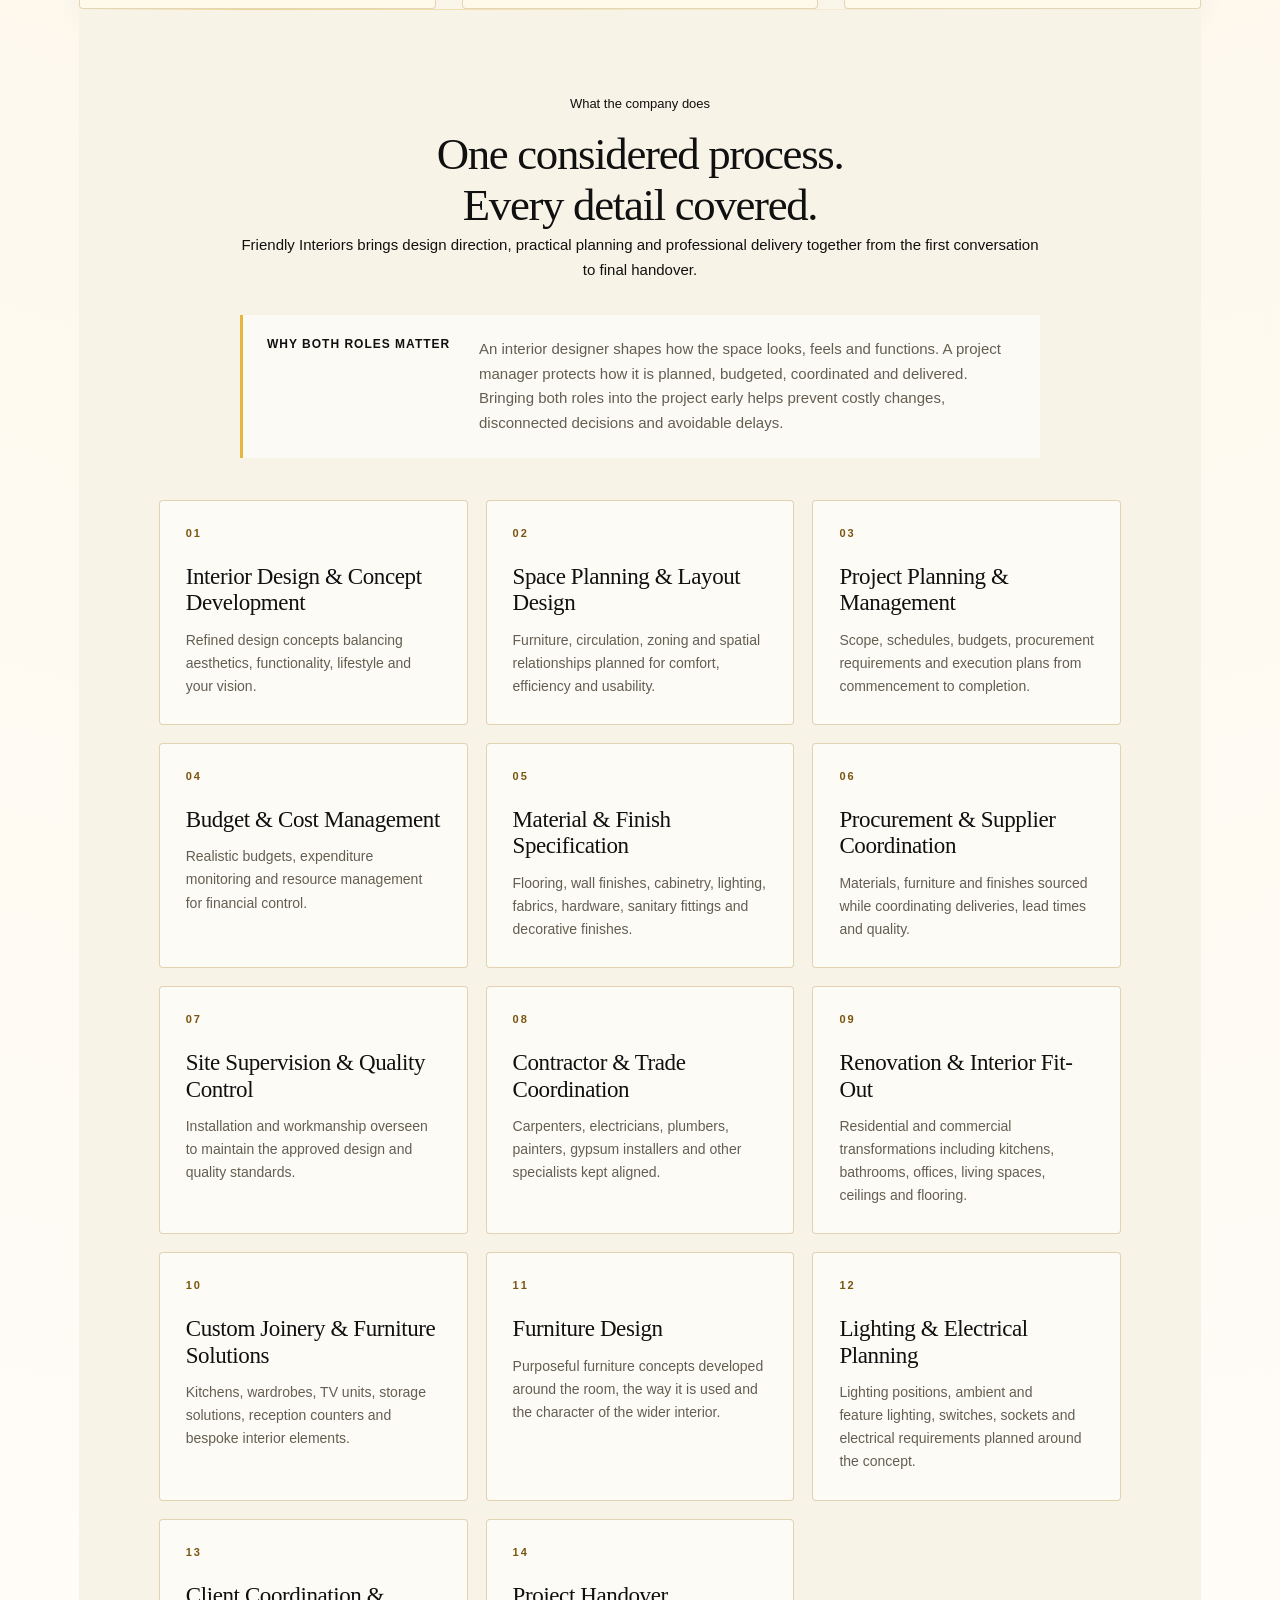
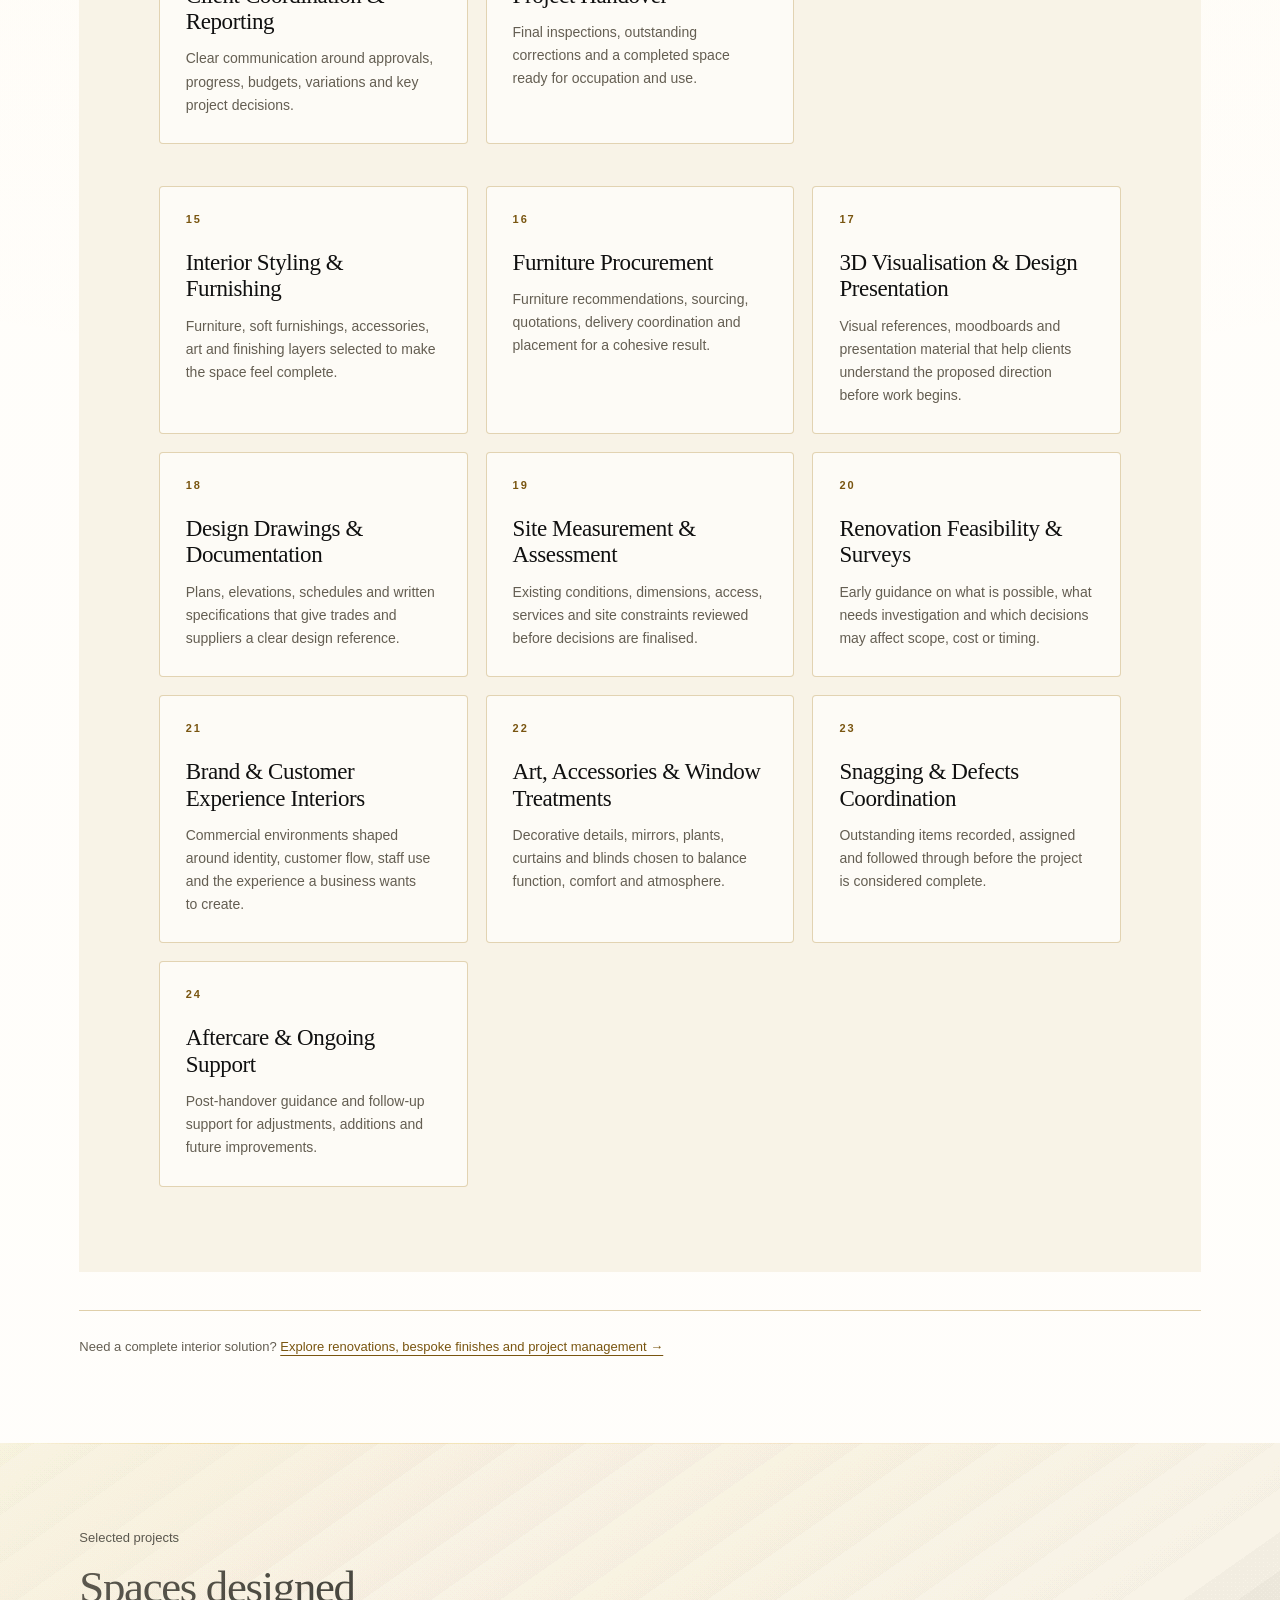
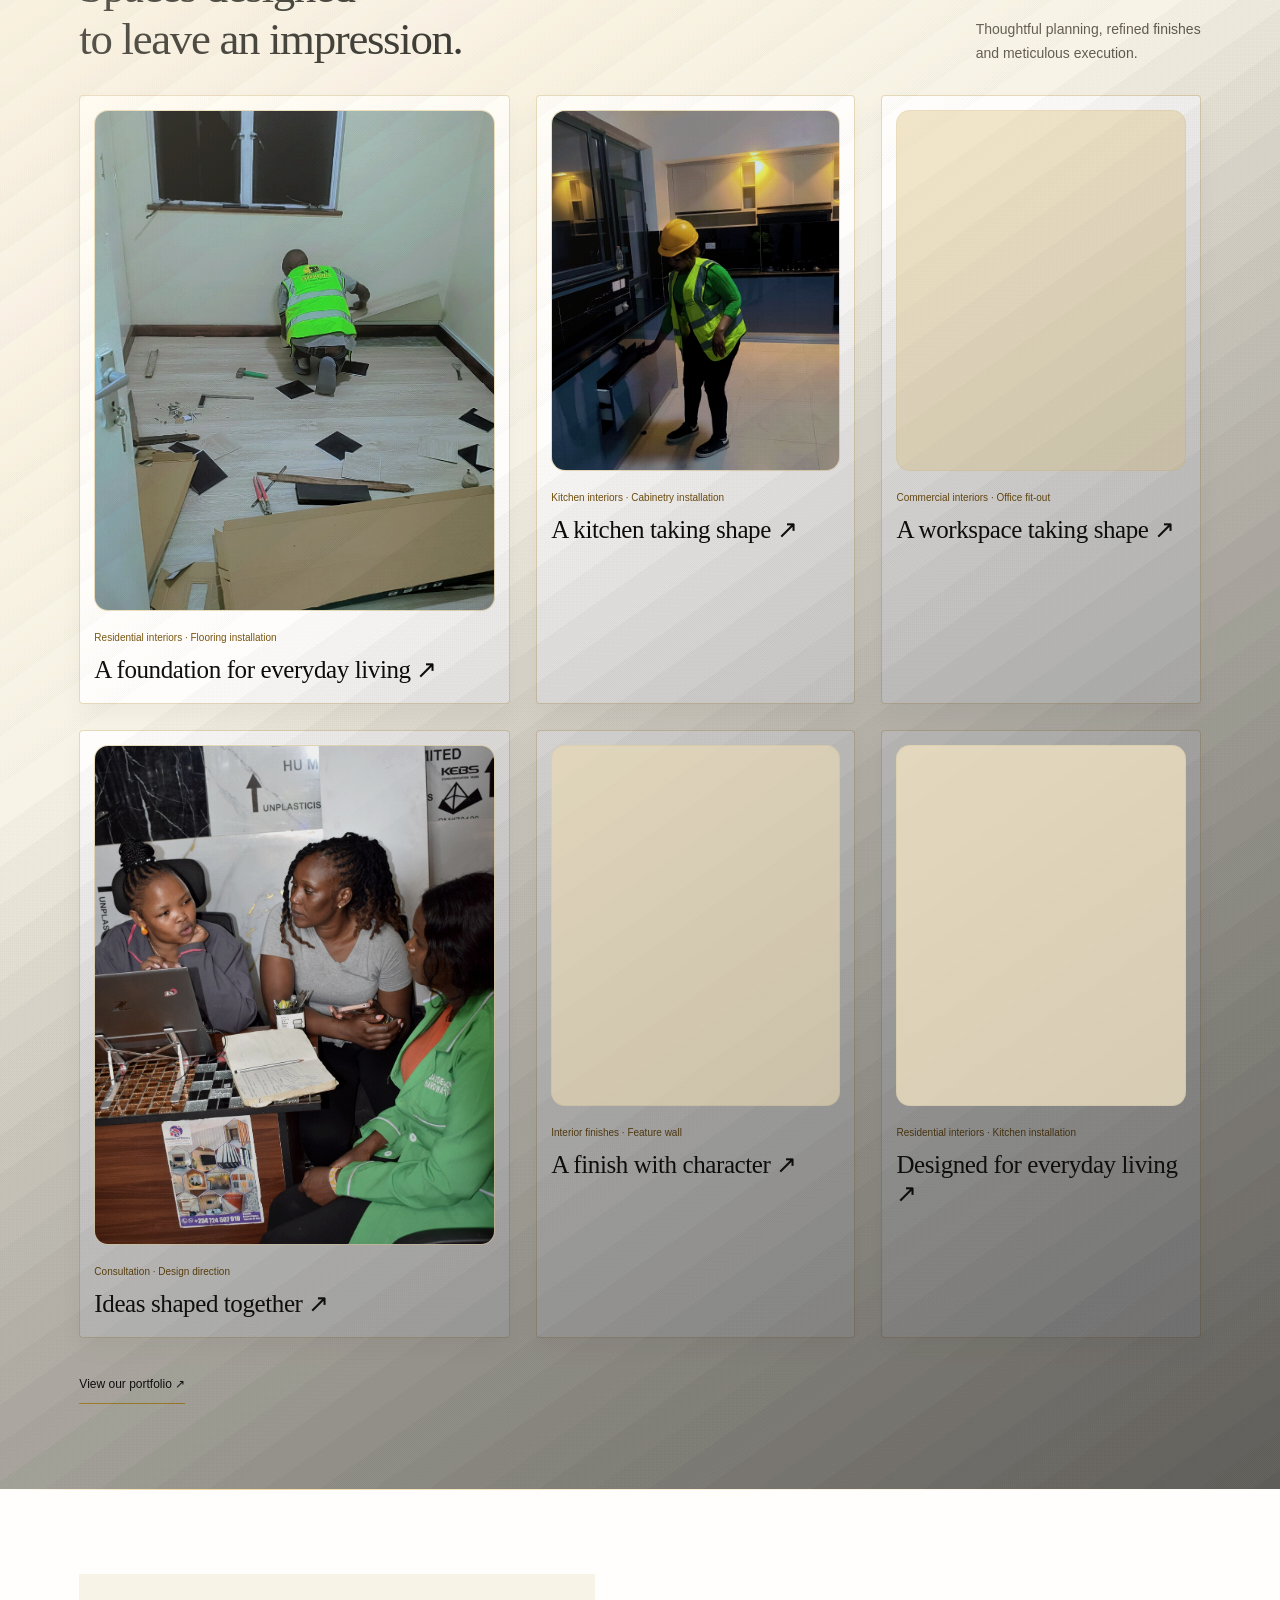
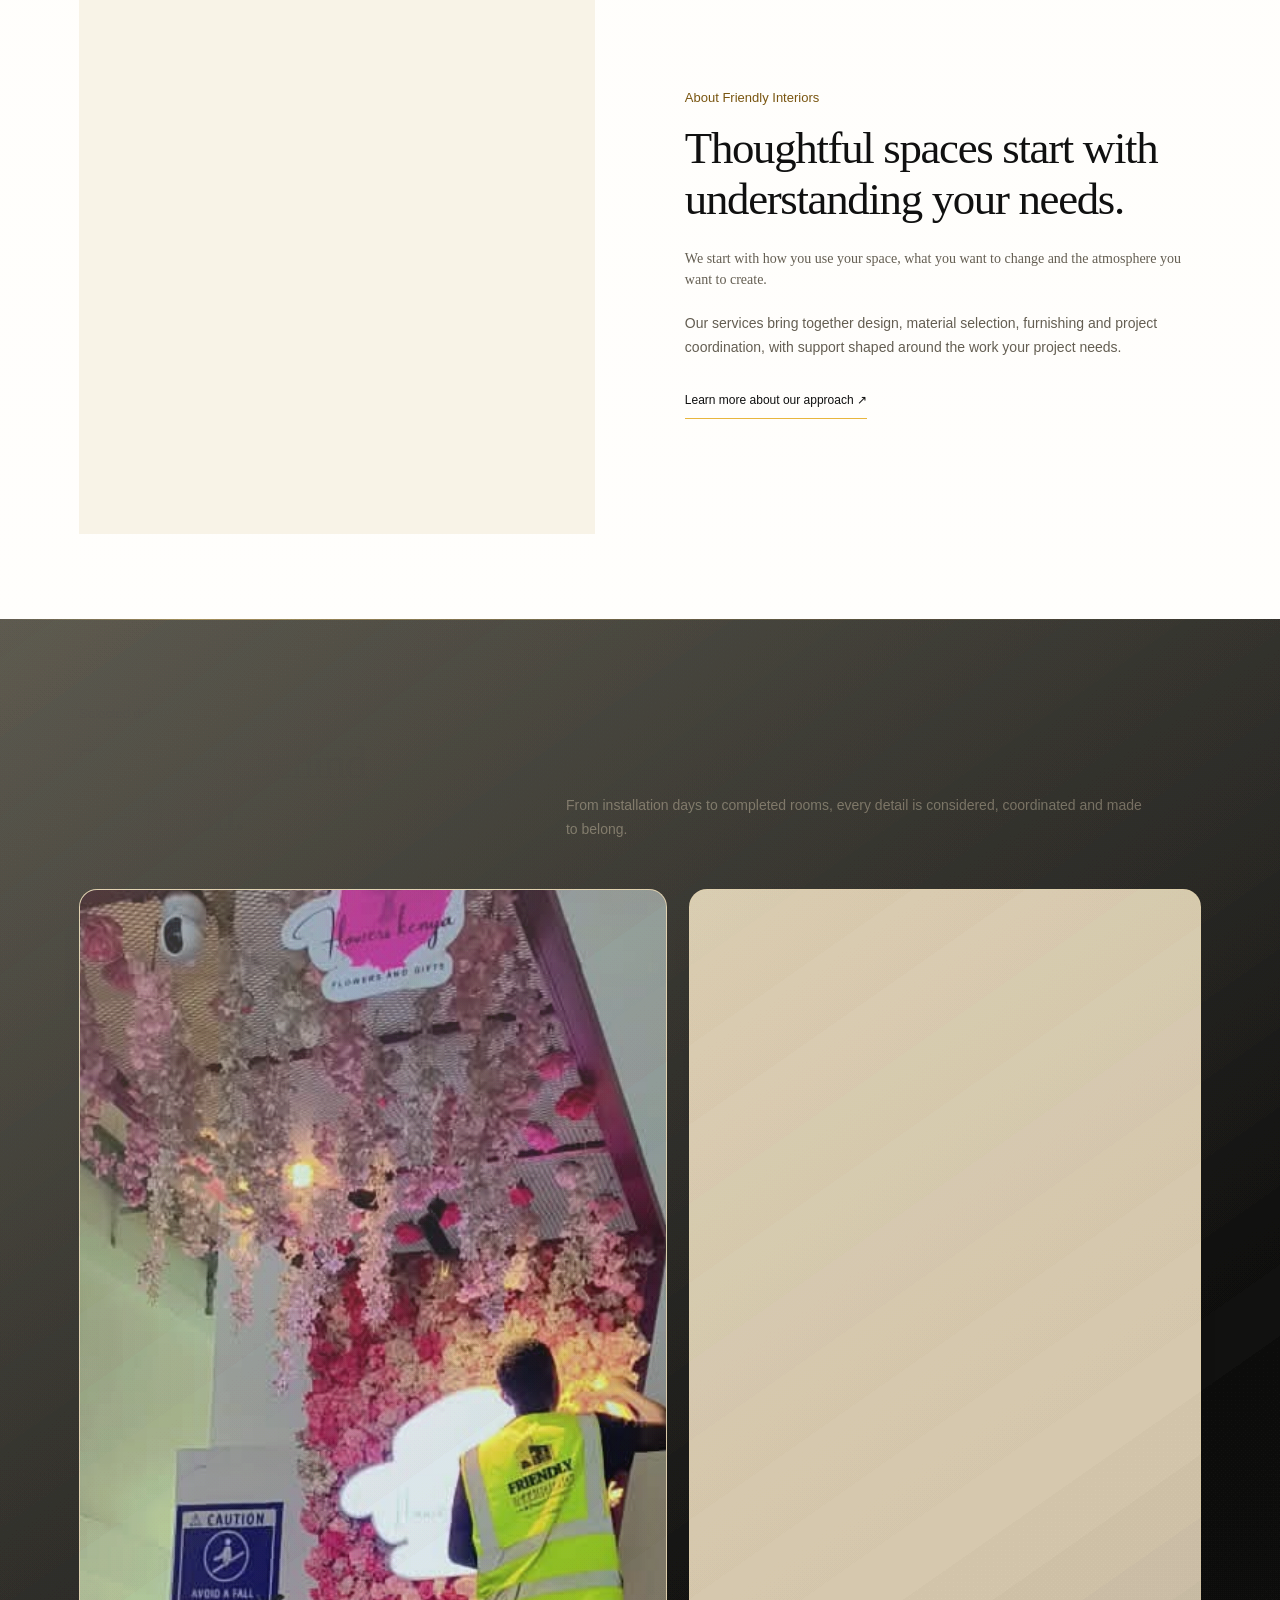
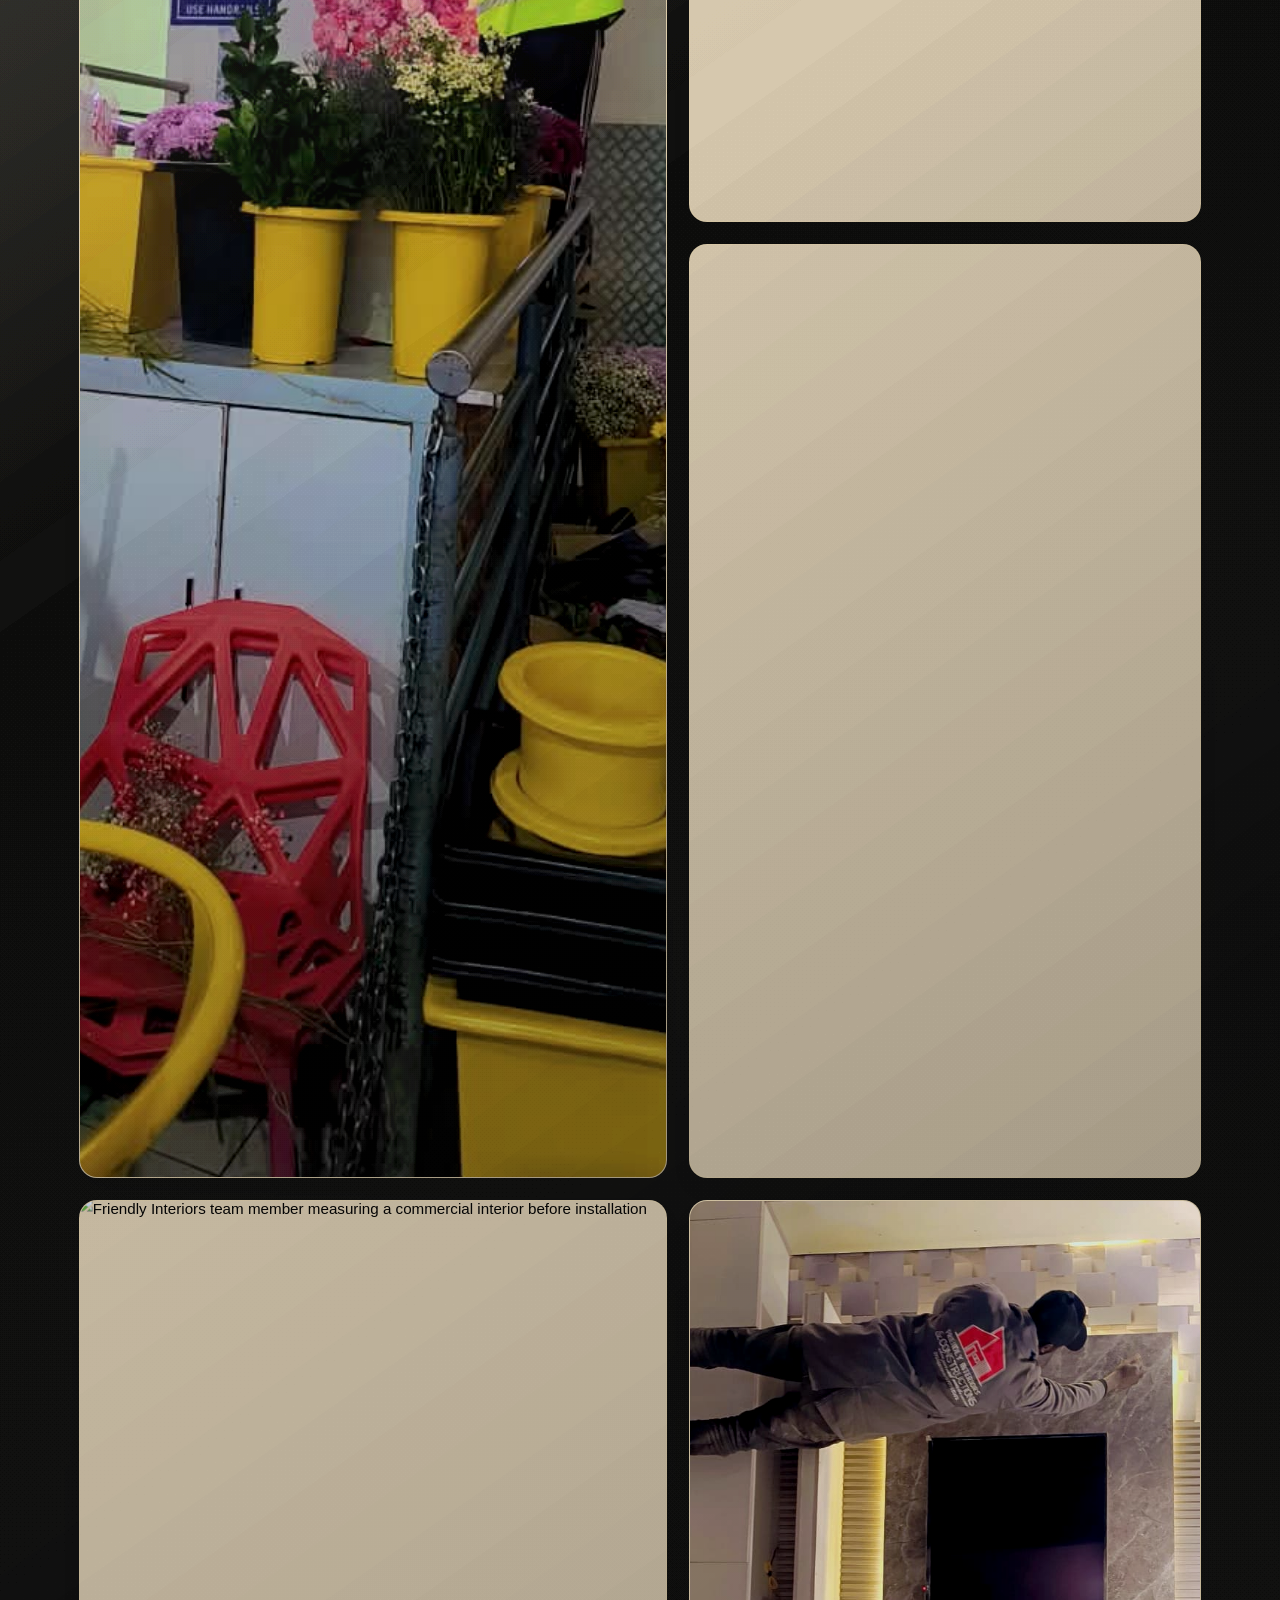
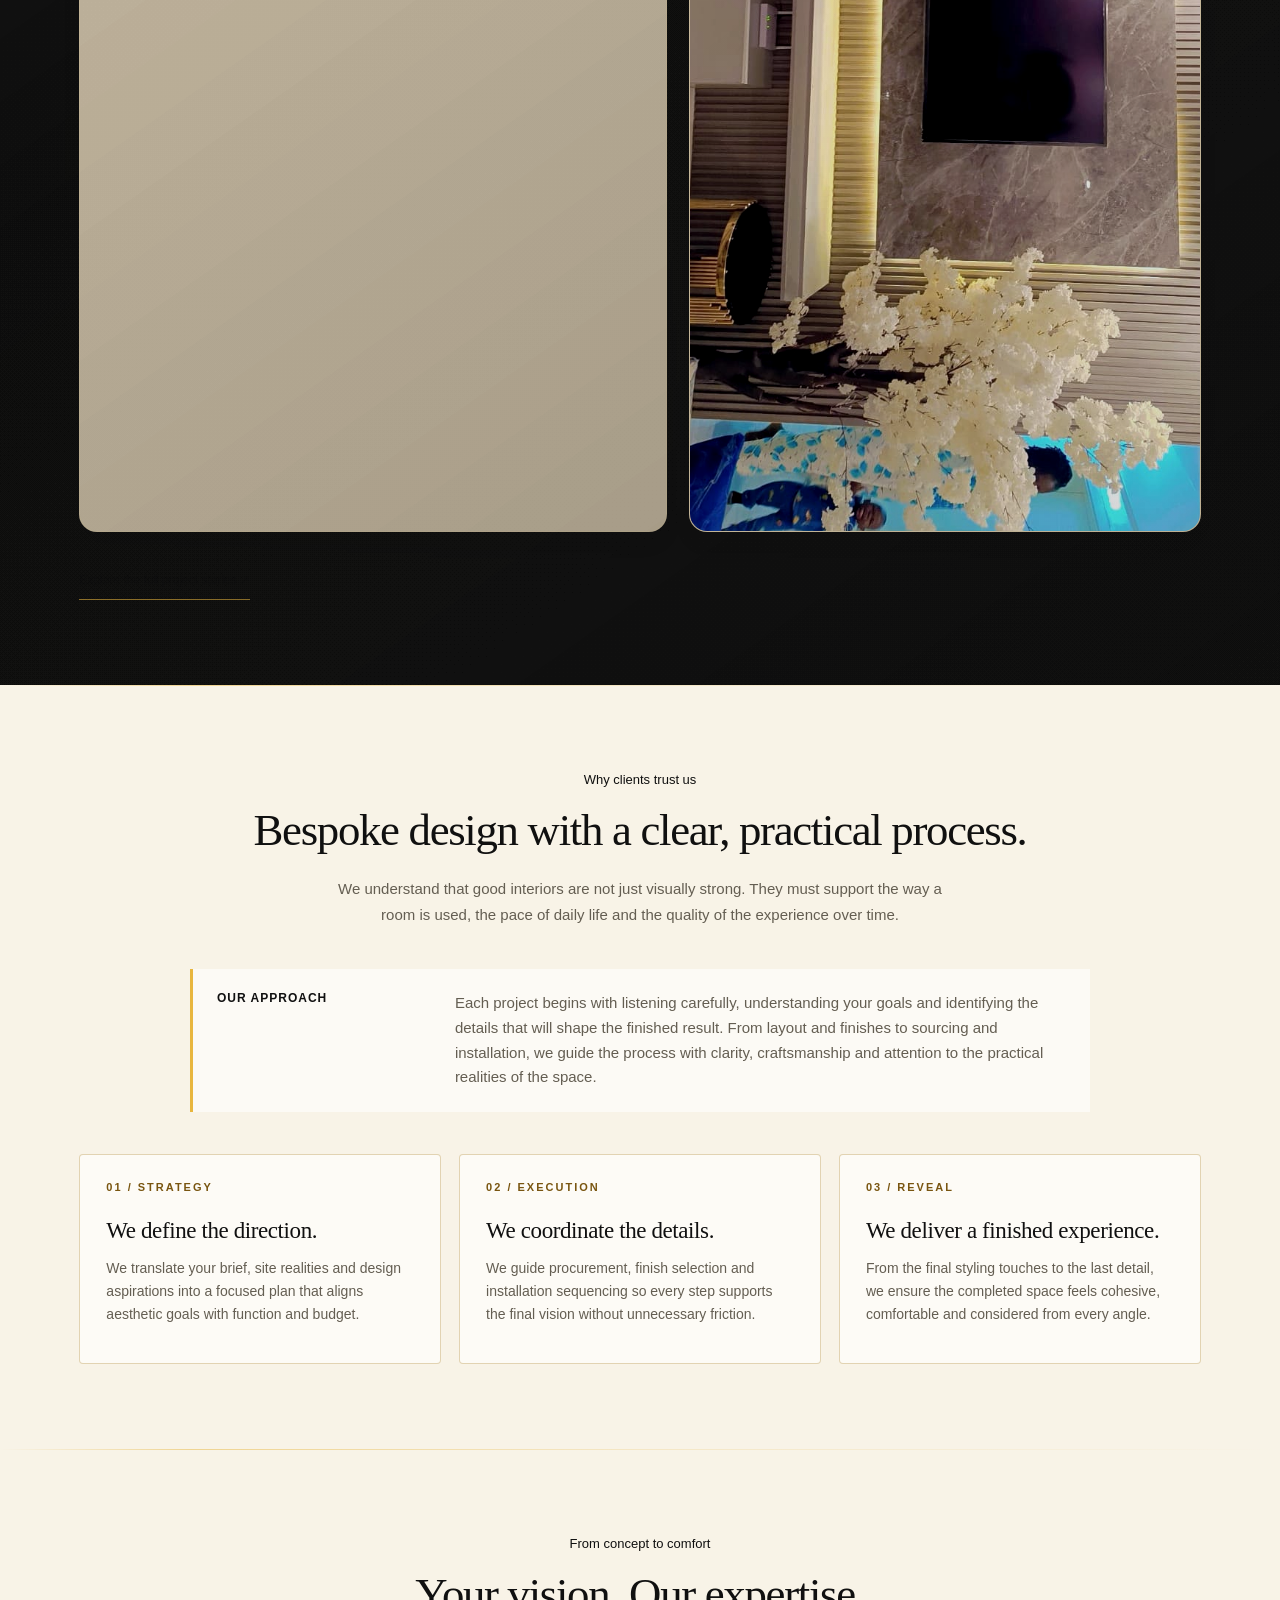
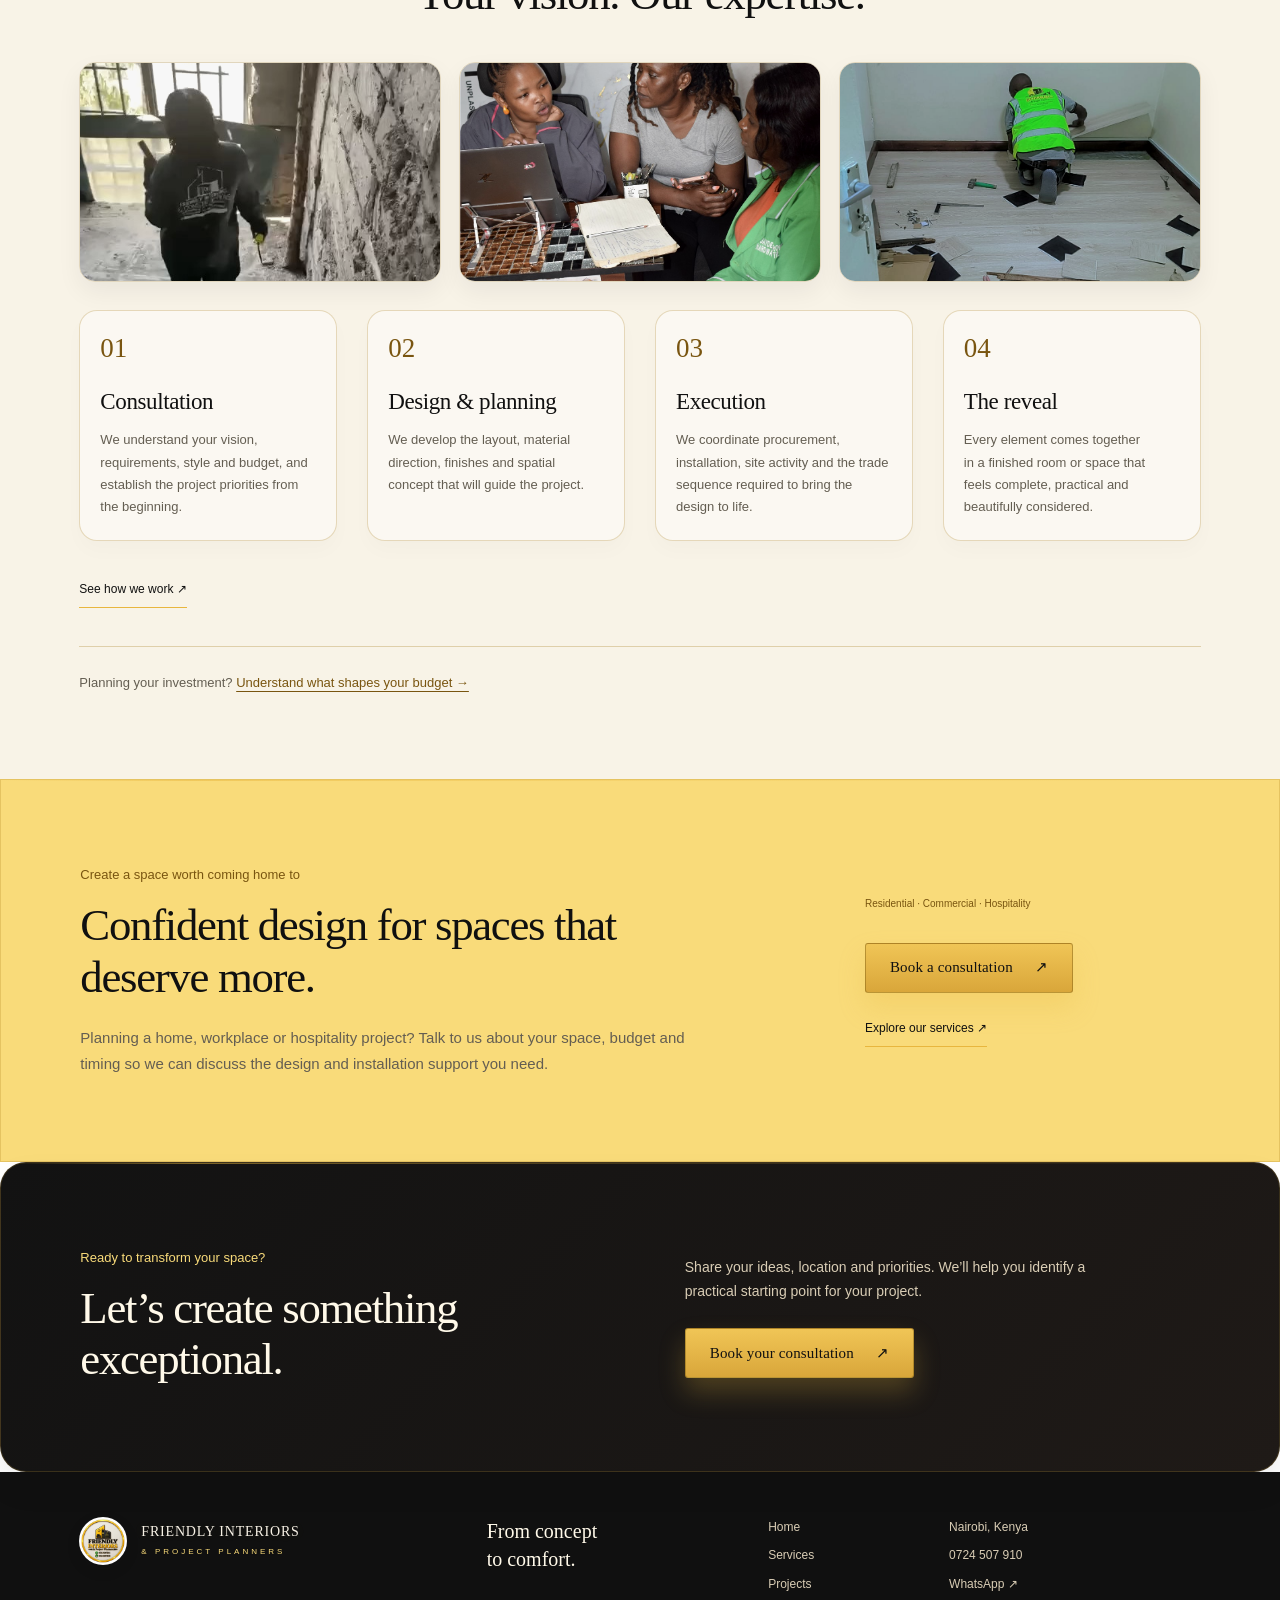
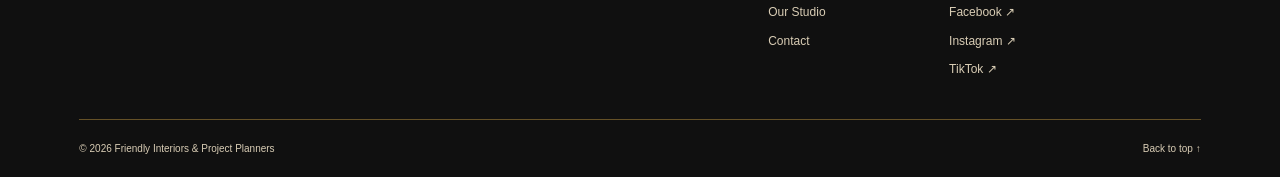
==== commit 74795596: "Update index.html" ====
--- a/index.html
+++ b/index.html
@@ -13,7 +13,7 @@
 <a class="skip-link" href="#main-content">Skip to content</a>
 <header id="top" class="site-header">
   <div class="header-inner">
-    <a class="brand" href="index.html" aria-label="Friendly Interiors home"><img src="images/logo-v2.jpg" width="600" height="600" alt=""><span>FRIENDLY INTERIORS<small>&amp; PROJECT PLANNERS</small></span></a>
+    <a class="brand" href="index.html" aria-label="Friendly Interiors home"><img src="logo-v2.jpg" width="600" height="600" alt=""><span>FRIENDLY INTERIORS<small>&amp; PROJECT PLANNERS</small></span></a>
     <button class="menu-toggle" type="button" aria-expanded="false" aria-controls="main-nav" hidden><span class="menu-label">Menu</span><span class="menu-icon" aria-hidden="true"></span></button>
     <nav id="main-nav" aria-label="Main navigation">
       <div class="nav-links"><a href="index.html" aria-current="page">Home</a><a href="services.html">Services</a><a href="projects.html">Projects</a><a href="studio.html">Our Studio</a><a href="contact.html">Contact</a></div>
@@ -24,15 +24,15 @@
 </header>
 <main id="main-content"><section class="hero" aria-labelledby="hero-title">
   <div class="hero-slideshow" aria-label="Featured interior design project gallery">
-    <img src="images/tv%20wall%20design.jpg" alt="Contemporary residential media wall with timber slats, textured stone and integrated lighting" class="hero-image is-active" fetchpriority="high" decoding="async">
-    <img src="images/kitchen%20cabinet%20done.jpg" alt="Kitchen cabinetry installation in progress with a Friendly Interiors team member on site" class="hero-image" loading="lazy" decoding="async">
-    <img src="images/hospitality%20space%20image.jpg" alt="Hospitality interior styling with a refined palette, soft seating and polished finish details" class="hero-image" loading="lazy" decoding="async">
-    <img src="images/residential%20image.jpg" alt="Residential living space with warm materials, comfortable seating and a curated modern layout" class="hero-image" loading="lazy" decoding="async">
-    <img src="images/office-fit-out.jpg" alt="Commercial office fit-out showing custom joinery, flooring and a refined work environment" class="hero-image" loading="lazy" decoding="async">
-    <img src="images/commercial%20space.jpg" alt="Commercial interior with brushed timber details, shelving and a polished hospitality atmosphere" class="hero-image" loading="lazy" decoding="async">
-    <img src="images/commercial%20space2.jpg" alt="Statement feature wall with blue and gold detailing and layered greenery in a stylish finish" class="hero-image" loading="lazy" decoding="async">
-    <img src="images/consultation.jpg" alt="Friendly Interiors team discussing design ideas with clients during a consultation" class="hero-image" loading="lazy" decoding="async">
-    <img src="images/studio-planning.jpg" alt="Design planning session with materials and ideas being mapped out in the studio" class="hero-image" loading="lazy" decoding="async">
+    <img src="tv%20wall%20design.jpg" alt="Contemporary residential media wall with timber slats, textured stone and integrated lighting" class="hero-image is-active" fetchpriority="high" decoding="async">
+    <img src="kitchen%20cabinet%20done.jpg" alt="Kitchen cabinetry installation in progress with a Friendly Interiors team member on site" class="hero-image" loading="lazy" decoding="async">
+    <img src="hospitality%20space%20image.jpg" alt="Hospitality interior styling with a refined palette, soft seating and polished finish details" class="hero-image" loading="lazy" decoding="async">
+    <img src="residential%20image.jpg" alt="Residential living space with warm materials, comfortable seating and a curated modern layout" class="hero-image" loading="lazy" decoding="async">
+    <img src="office-fit-out.jpg" alt="Commercial office fit-out showing custom joinery, flooring and a refined work environment" class="hero-image" loading="lazy" decoding="async">
+    <img src="commercial%20space.jpg" alt="Commercial interior with brushed timber details, shelving and a polished hospitality atmosphere" class="hero-image" loading="lazy" decoding="async">
+    <img src="commercial%20space2.jpg" alt="Statement feature wall with blue and gold detailing and layered greenery in a stylish finish" class="hero-image" loading="lazy" decoding="async">
+    <img src="consultation.jpg" alt="Friendly Interiors team discussing design ideas with clients during a consultation" class="hero-image" loading="lazy" decoding="async">
+    <img src="studio-planning.jpg" alt="Design planning session with materials and ideas being mapped out in the studio" class="hero-image" loading="lazy" decoding="async">
   </div>
   <div class="hero-dots" aria-label="Image slides">
     <button type="button" class="hero-dot is-active" aria-label="Show slide 1" aria-pressed="true"></button>
@@ -61,16 +61,16 @@
 <article><span class="tag">01 / DESIGN CONSULTATION</span><h3>Tailored to your vision</h3><p>We start with how you use your space, what needs to change and the details that matter to you.</p><a class="text-link" href="services.html#residential">Start with design ↗</a></article>
 <article><span class="tag">02 / RESIDENTIAL</span><h3>Beautiful homes, built for living</h3><p>From a room refresh to a home renovation, we help you bring layout, furniture and finishes together.</p><a class="text-link" href="services.html#residential">For your home ↗</a></article>
 <article><span class="tag">03 / COMMERCIAL</span><h3>Professional spaces that impress</h3><p>We plan offices and guest-facing interiors around your brand, customer experience and day-to-day operations.</p><a class="text-link" href="services.html#commercial">For your business ↗</a></article></div><div class="compact-note" id="service-guide">Need a complete interior solution? <a href="services.html#service-guide">Explore renovations, bespoke finishes and project management →</a></div></section>
-<section class="section home-work" id="projects"><div class="heading-row"><div><p class="eyebrow">Selected projects</p><h2>Spaces designed<br>to leave an impression.</h2></div><p>Thoughtful planning, refined finishes<br>and meticulous execution.</p></div><div class="home-projects"><article><a href="projects.html#flooring-installation" class="preview-photo"><img src="images/residential%20image.jpg" alt="Team member fitting light wood-effect flooring" loading="lazy" decoding="async"></a><p class="tag">Residential interiors · Flooring installation</p><h3><a href="projects.html#flooring-installation">A foundation for everyday living ↗</a></h3></article><article><a href="projects.html#kitchen-installation" class="preview-photo"><img src="images/hospitality%20space%20image.jpg" alt="Team member checking grey kitchen cabinetry and dark worktops" loading="lazy" decoding="async"></a><p class="tag">Kitchen interiors · Cabinetry installation</p><h3><a href="projects.html#kitchen-installation">A kitchen taking shape ↗</a></h3></article><article><a href="projects.html#office-fit-out" class="preview-photo"><img src="images/office-fit-out.jpg" alt="Commercial office fit-out with custom joinery and a refined client-facing setup" loading="lazy" decoding="async"></a><p class="tag">Commercial interiors · Office fit-out</p><h3><a href="projects.html#office-fit-out">A workspace taking shape ↗</a></h3></article><article><a href="studio.html#consultation" class="preview-photo"><img src="images/consultation.jpg" alt="Friendly Interiors team discussing materials and design ideas with a client" loading="lazy" decoding="async"></a><p class="tag">Consultation · Design direction</p><h3><a href="studio.html#consultation">Ideas shaped together ↗</a></h3></article><article><a href="projects.html#lounge-styling" class="preview-photo"><img src="images/commercial%20space2.jpg" alt="Interior with a bold blue and gold feature wall and layered greenery" loading="lazy" decoding="async"></a><p class="tag">Interior finishes · Feature wall</p><h3><a href="projects.html#lounge-styling">A finish with character ↗</a></h3></article><article><a href="projects.html#kitchen-installation" class="preview-photo"><img src="images/hero.jpg" alt="Team member inspecting dark worktops and fitted kitchen cabinetry" loading="lazy" decoding="async"></a><p class="tag">Residential interiors · Kitchen installation</p><h3><a href="projects.html#kitchen-installation">Designed for everyday living ↗</a></h3></article></div><a class="text-link" href="projects.html">View our portfolio ↗</a></section>
-<section class="section editorial-split" id="about"><figure class="portrait"><img src="images/studio-planning.jpg" alt="Team member working at a laptop in the Friendly Interiors office" loading="lazy" decoding="async"></figure><div><p class="eyebrow">About Friendly Interiors</p><h2>Thoughtful spaces start with understanding your needs.</h2><p class="lead">We start with how you use your space, what you want to change and the atmosphere you want to create.</p><p>Our services bring together design, material selection, furnishing and project coordination, with support shaped around the work your project needs.</p><a class="text-link" href="studio.html">Learn more about our approach ↗</a></div></section>
-<section class="section premium-gallery" aria-labelledby="premium-gallery-title"><div class="heading-row"><div><p class="eyebrow">Selected details</p><h2 id="premium-gallery-title">The work behind the finish.</h2></div><p>From installation days to completed rooms, every detail is considered, coordinated and made to belong.</p></div><div class="premium-gallery-grid"><figure class="premium-gallery-feature"><img src="images/flower%20shop%20renovation.jpg" alt="Colourful flower shop installation with hanging floral details" loading="lazy" decoding="async"><figcaption><span>Commercial &amp; hospitality</span><strong>Colour, movement and atmosphere.</strong></figcaption></figure><figure><img src="images/kitchen%20cabinet%20done.jpg" alt="Kitchen cabinetry being completed on site" loading="lazy" decoding="async"><figcaption><span>Residential interiors</span><strong>Crafted for everyday living.</strong></figcaption></figure><figure><img src="images/pu%20stone%20installation%20in%20reception.jpg" alt="Stone feature wall installation in a reception area" loading="lazy" decoding="async"><figcaption><span>Renovation &amp; fit-out</span><strong>Details that make an entrance.</strong></figcaption></figure><figure><img src="images/best%20tv%20area.jpg" alt="Finished living room media wall with warm integrated lighting" loading="lazy" decoding="async"><figcaption><span>Residential interiors</span><strong>A considered final reveal.</strong></figcaption></figure></div><a class="text-link" href="projects.html">Explore the full project stories ↗</a></section>
+<section class="section home-work" id="projects"><div class="heading-row"><div><p class="eyebrow">Selected projects</p><h2>Spaces designed<br>to leave an impression.</h2></div><p>Thoughtful planning, refined finishes<br>and meticulous execution.</p></div><div class="home-projects"><article><a href="projects.html#flooring-installation" class="preview-photo"><img src="residential%20image.jpg" alt="Team member fitting light wood-effect flooring" loading="lazy" decoding="async"></a><p class="tag">Residential interiors · Flooring installation</p><h3><a href="projects.html#flooring-installation">A foundation for everyday living ↗</a></h3></article><article><a href="projects.html#kitchen-installation" class="preview-photo"><img src="hospitality%20space%20image.jpg" alt="Team member checking grey kitchen cabinetry and dark worktops" loading="lazy" decoding="async"></a><p class="tag">Kitchen interiors · Cabinetry installation</p><h3><a href="projects.html#kitchen-installation">A kitchen taking shape ↗</a></h3></article><article><a href="projects.html#office-fit-out" class="preview-photo"><img src="office-fit-out.jpg" alt="Commercial office fit-out with custom joinery and a refined client-facing setup" loading="lazy" decoding="async"></a><p class="tag">Commercial interiors · Office fit-out</p><h3><a href="projects.html#office-fit-out">A workspace taking shape ↗</a></h3></article><article><a href="studio.html#consultation" class="preview-photo"><img src="consultation.jpg" alt="Friendly Interiors team discussing materials and design ideas with a client" loading="lazy" decoding="async"></a><p class="tag">Consultation · Design direction</p><h3><a href="studio.html#consultation">Ideas shaped together ↗</a></h3></article><article><a href="projects.html#lounge-styling" class="preview-photo"><img src="commercial%20space2.jpg" alt="Interior with a bold blue and gold feature wall and layered greenery" loading="lazy" decoding="async"></a><p class="tag">Interior finishes · Feature wall</p><h3><a href="projects.html#lounge-styling">A finish with character ↗</a></h3></article><article><a href="projects.html#kitchen-installation" class="preview-photo"><img src="hero.jpg" alt="Team member inspecting dark worktops and fitted kitchen cabinetry" loading="lazy" decoding="async"></a><p class="tag">Residential interiors · Kitchen installation</p><h3><a href="projects.html#kitchen-installation">Designed for everyday living ↗</a></h3></article></div><a class="text-link" href="projects.html">View our portfolio ↗</a></section>
+<section class="section editorial-split" id="about"><figure class="portrait"><img src="studio-planning.jpg" alt="Team member working at a laptop in the Friendly Interiors office" loading="lazy" decoding="async"></figure><div><p class="eyebrow">About Friendly Interiors</p><h2>Thoughtful spaces start with understanding your needs.</h2><p class="lead">We start with how you use your space, what you want to change and the atmosphere you want to create.</p><p>Our services bring together design, material selection, furnishing and project coordination, with support shaped around the work your project needs.</p><a class="text-link" href="studio.html">Learn more about our approach ↗</a></div></section>
+<section class="section premium-gallery" aria-labelledby="premium-gallery-title"><div class="heading-row"><div><p class="eyebrow">Selected details</p><h2 id="premium-gallery-title">The work behind the finish.</h2></div><p>From installation days to completed rooms, every detail is considered, coordinated and made to belong.</p></div><div class="premium-gallery-grid"><figure class="premium-gallery-feature"><img src="flower%20shop%20renovation.jpg" alt="Colourful flower shop installation with hanging floral details" loading="lazy" decoding="async"><figcaption><span>Commercial &amp; hospitality</span><strong>Colour, movement and atmosphere.</strong></figcaption></figure><figure><img src="kitchen%20cabinet%20done.jpg" alt="Kitchen cabinetry being completed on site" loading="lazy" decoding="async"><figcaption><span>Residential interiors</span><strong>Crafted for everyday living.</strong></figcaption></figure><figure><img src="pu%20stone%20installation%20in%20reception.jpg" alt="Stone feature wall installation in a reception area" loading="lazy" decoding="async"><figcaption><span>Renovation &amp; fit-out</span><strong>Details that make an entrance.</strong></figcaption></figure><figure><img src="best%20tv%20area.jpg" alt="Finished living room media wall with warm integrated lighting" loading="lazy" decoding="async"><figcaption><span>Residential interiors</span><strong>A considered final reveal.</strong></figcaption></figure></div><a class="text-link" href="projects.html">Explore the full project stories ↗</a></section>
 <section class="section capability-section"><div class="section-heading"><p class="eyebrow">Why clients trust us</p><h2>Bespoke design with a clear, practical process.</h2><p>We understand that good interiors are not just visually strong. They must support the way a room is used, the pace of daily life and the quality of the experience over time.</p></div><div class="capability-note"><strong>Our approach</strong><span>Each project begins with listening carefully, understanding your goals and identifying the details that will shape the finished result. From layout and finishes to sourcing and installation, we guide the process with clarity, craftsmanship and attention to the practical realities of the space.</span></div><div class="capability-grid"><article><span>01 / STRATEGY</span><h3>We define the direction.</h3><p>We translate your brief, site realities and design aspirations into a focused plan that aligns aesthetic goals with function and budget.</p></article><article><span>02 / EXECUTION</span><h3>We coordinate the details.</h3><p>We guide procurement, finish selection and installation sequencing so every step supports the final vision without unnecessary friction.</p></article><article><span>03 / REVEAL</span><h3>We deliver a finished experience.</h3><p>From the final styling touches to the last detail, we ensure the completed space feels cohesive, comfortable and considered from every angle.</p></article></div></section>
 <section class="section process" id="process"><div class="section-heading"><p class="eyebrow">From concept to comfort</p><h2>Your vision. Our expertise.</h2></div><div class="process-visuals" aria-label="Project process imagery">
-  <img src="images/site-visit-poster.jpg" alt="A site visit for planning and measuring an interior project" loading="lazy" decoding="async">
-  <img src="images/consultation.jpg" alt="A consultation discussion around a project brief and design ideas" loading="lazy" decoding="async">
-  <img src="images/residential%20image.jpg" alt="A completed living space with warm styling and carefully considered proportions" loading="lazy" decoding="async">
+  <img src="site-visit-poster.jpg" alt="A site visit for planning and measuring an interior project" loading="lazy" decoding="async">
+  <img src="consultation.jpg" alt="A consultation discussion around a project brief and design ideas" loading="lazy" decoding="async">
+  <img src="residential%20image.jpg" alt="A completed living space with warm styling and carefully considered proportions" loading="lazy" decoding="async">
 </div><ol class="process-grid"><li><span>01</span><h3>Consultation</h3><p>We understand your vision, requirements, style and budget, and establish the project priorities from the beginning.</p></li><li><span>02</span><h3>Design &amp; planning</h3><p>We develop the layout, material direction, finishes and spatial concept that will guide the project.</p></li><li><span>03</span><h3>Execution</h3><p>We coordinate procurement, installation, site activity and the trade sequence required to bring the design to life.</p></li><li><span>04</span><h3>The reveal</h3><p>Every element comes together in a finished room or space that feels complete, practical and beautifully considered.</p></li></ol><a class="text-link" href="studio.html#process">See how we work ↗</a><div class="compact-note" id="planning">Planning your investment? <a href="services.html#planning">Understand what shapes your budget →</a></div></section><section class="section advertise-strip" aria-labelledby="advertise-title"><div><p class="eyebrow">Create a space worth coming home to</p><h2 id="advertise-title">Confident design for spaces that deserve more.</h2><p>Planning a home, workplace or hospitality project? Talk to us about your space, budget and timing so we can discuss the design and installation support you need.</p></div><div class="advertise-actions"><p class="tag">Residential · Commercial · Hospitality</p><a class="button" href="contact.html#contact">Book a consultation <span aria-hidden="true">↗</span></a><a class="text-link" href="services.html">Explore our services ↗</a></div></section><section class="section closing-cta" id="contact"><div><p class="eyebrow">Ready to transform your space?</p><h2>Let’s create something exceptional.</h2></div><div><p>Share your ideas, location and priorities. We’ll help you identify a practical starting point for your project.</p><a class="button" href="contact.html#contact">Book your consultation <span aria-hidden="true">↗</span></a></div></section></main>
-<footer class="site-footer"><div class="footer-top"><a class="brand" href="index.html" aria-label="Friendly Interiors home"><img src="images/logo-v2.jpg" width="600" height="600" alt=""><span>FRIENDLY INTERIORS<small>&amp; PROJECT PLANNERS</small></span></a><p>From concept<br>to comfort.</p><div aria-label="Footer navigation"><a href="index.html">Home</a><a href="services.html">Services</a><a href="projects.html">Projects</a><a href="studio.html">Our Studio</a><a href="contact.html">Contact</a></div><div><span>Nairobi, Kenya</span><a href="tel:+254724507910">0724 507 910</a><a href="https://wa.me/254763507911" target="_blank" rel="noopener">WhatsApp ↗</a><a href="https://web.facebook.com/Friendlyinteriors.projectplanners" target="_blank" rel="noopener">Facebook ↗</a><a href="https://www.instagram.com/friendlyinteriors_studio/" target="_blank" rel="noopener">Instagram ↗</a><a href="https://www.tiktok.com/@friendlyinteriors.studio" target="_blank" rel="noopener">TikTok ↗</a></div></div><div class="footer-bottom"><p>© <span id="year">2026</span> Friendly Interiors &amp; Project Planners</p><a href="#top">Back to top ↑</a></div></footer>
+<footer class="site-footer"><div class="footer-top"><a class="brand" href="index.html" aria-label="Friendly Interiors home"><img src="logo-v2.jpg" width="600" height="600" alt=""><span>FRIENDLY INTERIORS<small>&amp; PROJECT PLANNERS</small></span></a><p>From concept<br>to comfort.</p><div aria-label="Footer navigation"><a href="index.html">Home</a><a href="services.html">Services</a><a href="projects.html">Projects</a><a href="studio.html">Our Studio</a><a href="contact.html">Contact</a></div><div><span>Nairobi, Kenya</span><a href="tel:+254724507910">0724 507 910</a><a href="https://wa.me/254763507911" target="_blank" rel="noopener">WhatsApp ↗</a><a href="https://web.facebook.com/Friendlyinteriors.projectplanners" target="_blank" rel="noopener">Facebook ↗</a><a href="https://www.instagram.com/friendlyinteriors_studio/" target="_blank" rel="noopener">Instagram ↗</a><a href="https://www.tiktok.com/@friendlyinteriors.studio" target="_blank" rel="noopener">TikTok ↗</a></div></div><div class="footer-bottom"><p>© <span id="year">2026</span> Friendly Interiors &amp; Project Planners</p><a href="#top">Back to top ↑</a></div></footer>
 <div class="floating-chat-stack" aria-label="Contact Friendly Interiors">
   <a class="floating-chat" href="https://wa.me/254763507911" target="_blank" rel="noopener" aria-label="Chat with Friendly Interiors on WhatsApp"><svg viewBox="0 0 24 24" width="25" height="25" fill="none" stroke="currentColor" stroke-width="1.7" aria-hidden="true"><path d="M20 11.5a8 8 0 0 1-11.8 7L4 20l1.4-4.3A8 8 0 1 1 20 11.5Z"/><path d="M8.5 7.5c0 4 3 7 7 7l1-2-2-1-1 1c-1.5-.5-2.5-1.5-3-3l1-1-1-2-2 1Z"/></svg></a>
   <a class="floating-call" href="tel:+254724507910" aria-label="Call Friendly Interiors on the phone number"><svg viewBox="0 0 24 24" width="15" height="15" fill="none" stroke="currentColor" stroke-width="1.8" aria-hidden="true"><path d="M22 16.9v3a2 2 0 0 1-2.2 2A18.4 18.4 0 0 1 3.1 4.2 2 2 0 0 1 5.1 2h3a2 2 0 0 1 2 1.7l.4 2.4a2 2 0 0 1-1.3 2.2l-1.1.4a16.1 16.1 0 0 0 8.7 8.7l.4-1.1a2 2 0 0 1 2.2-1.3l2.4.4A2 2 0 0 1 22 16.9Z"/></svg></a>
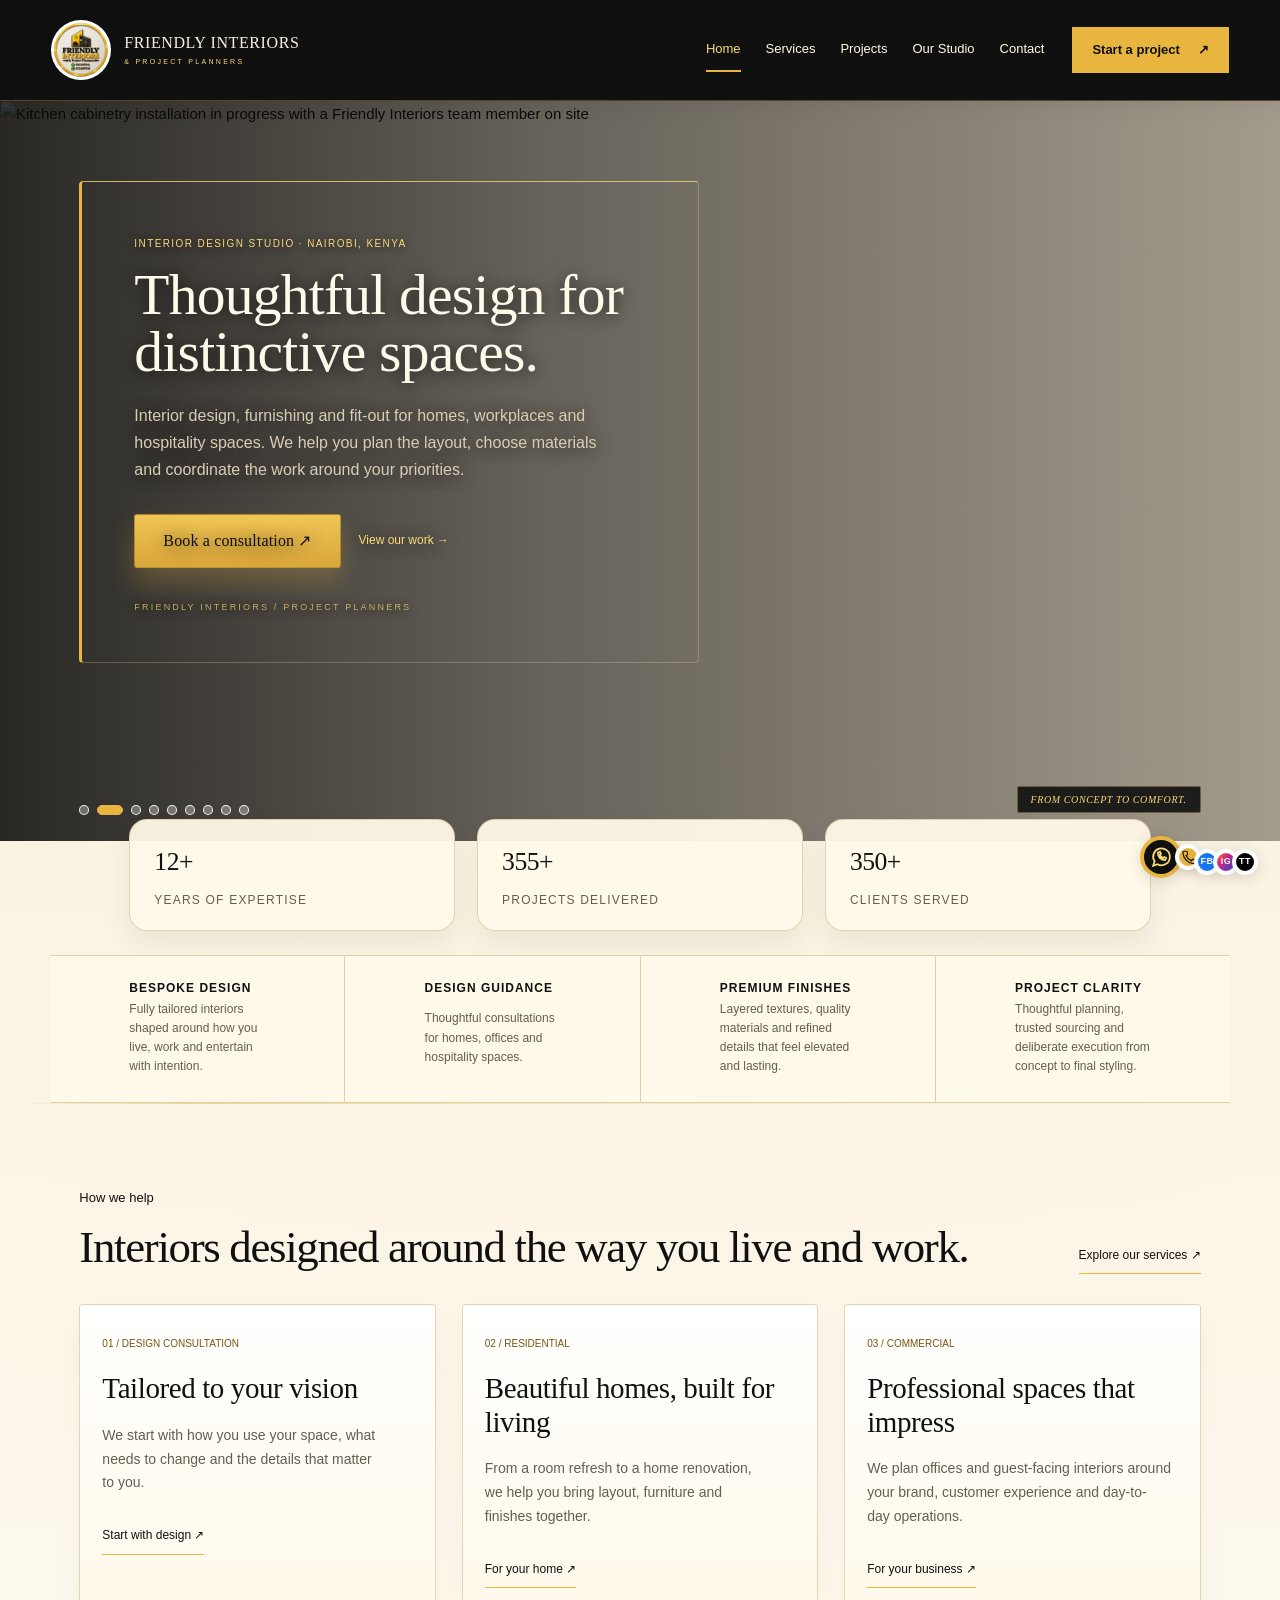
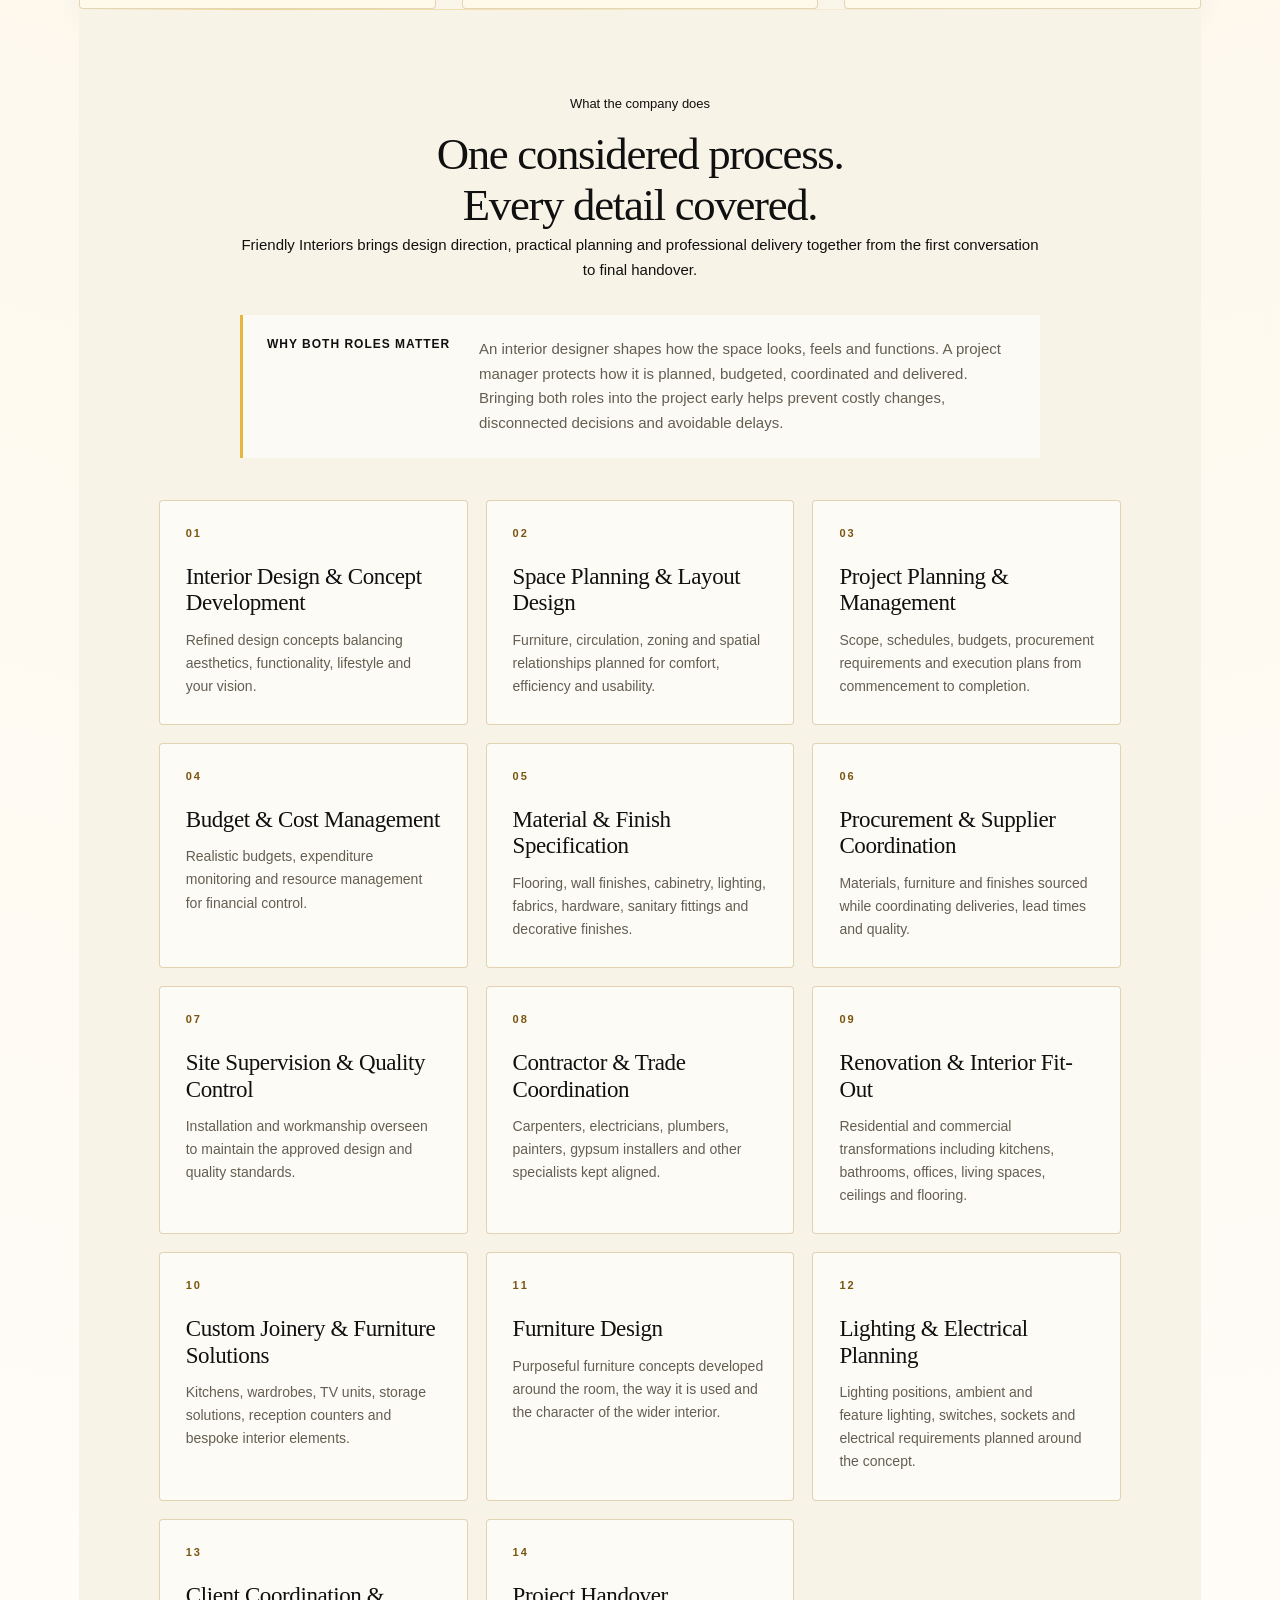
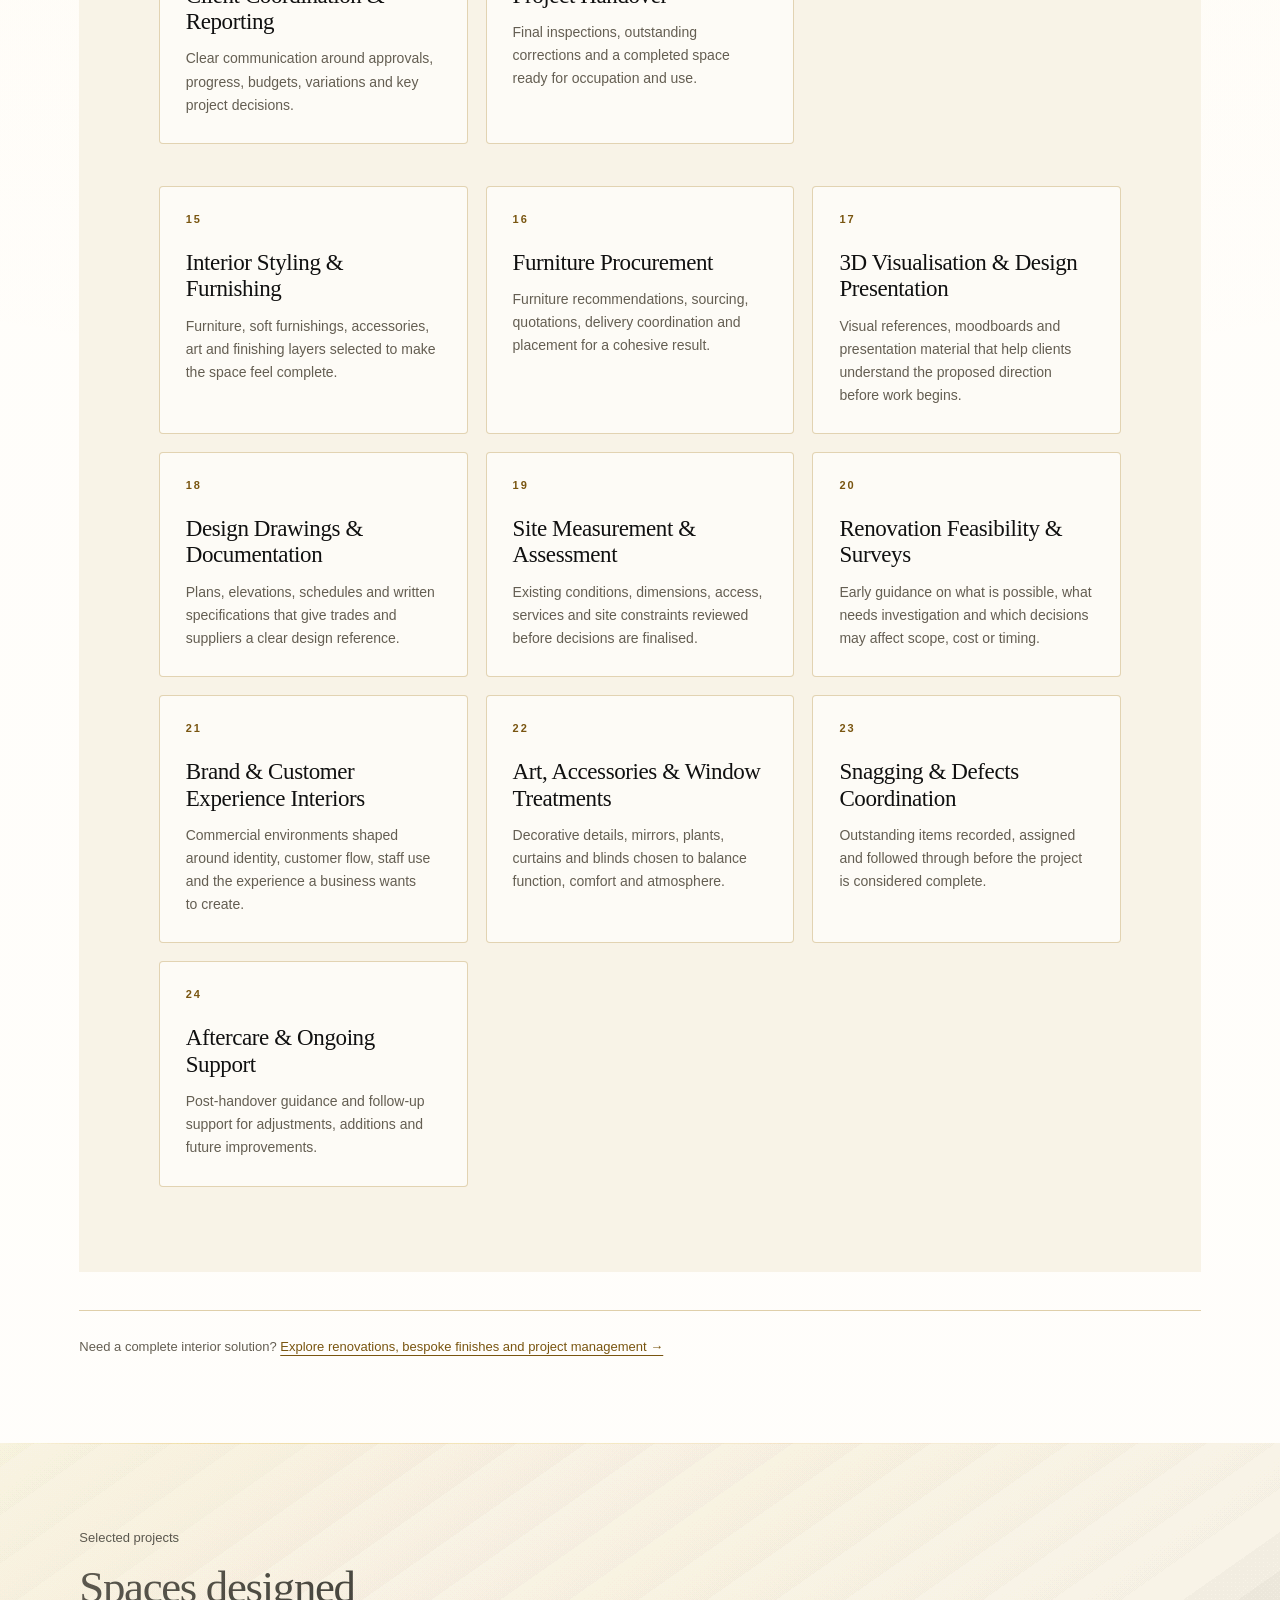
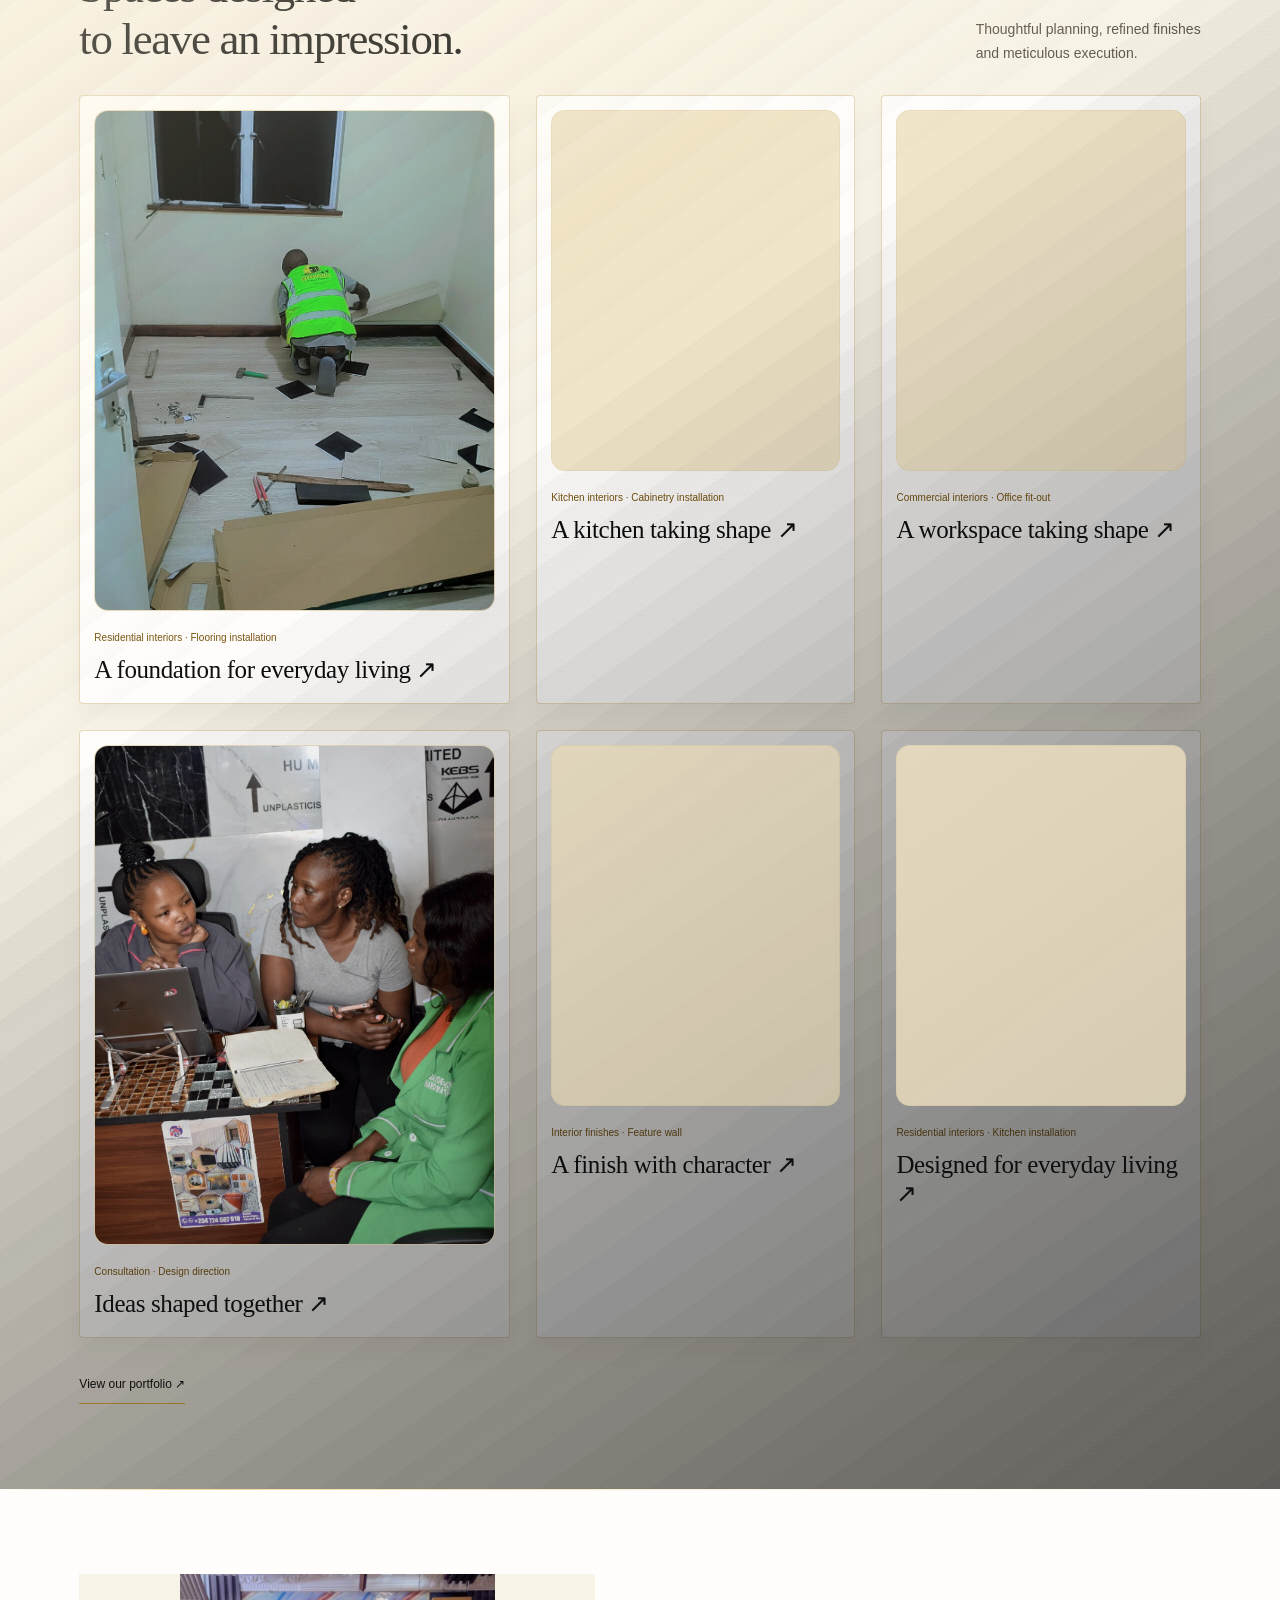
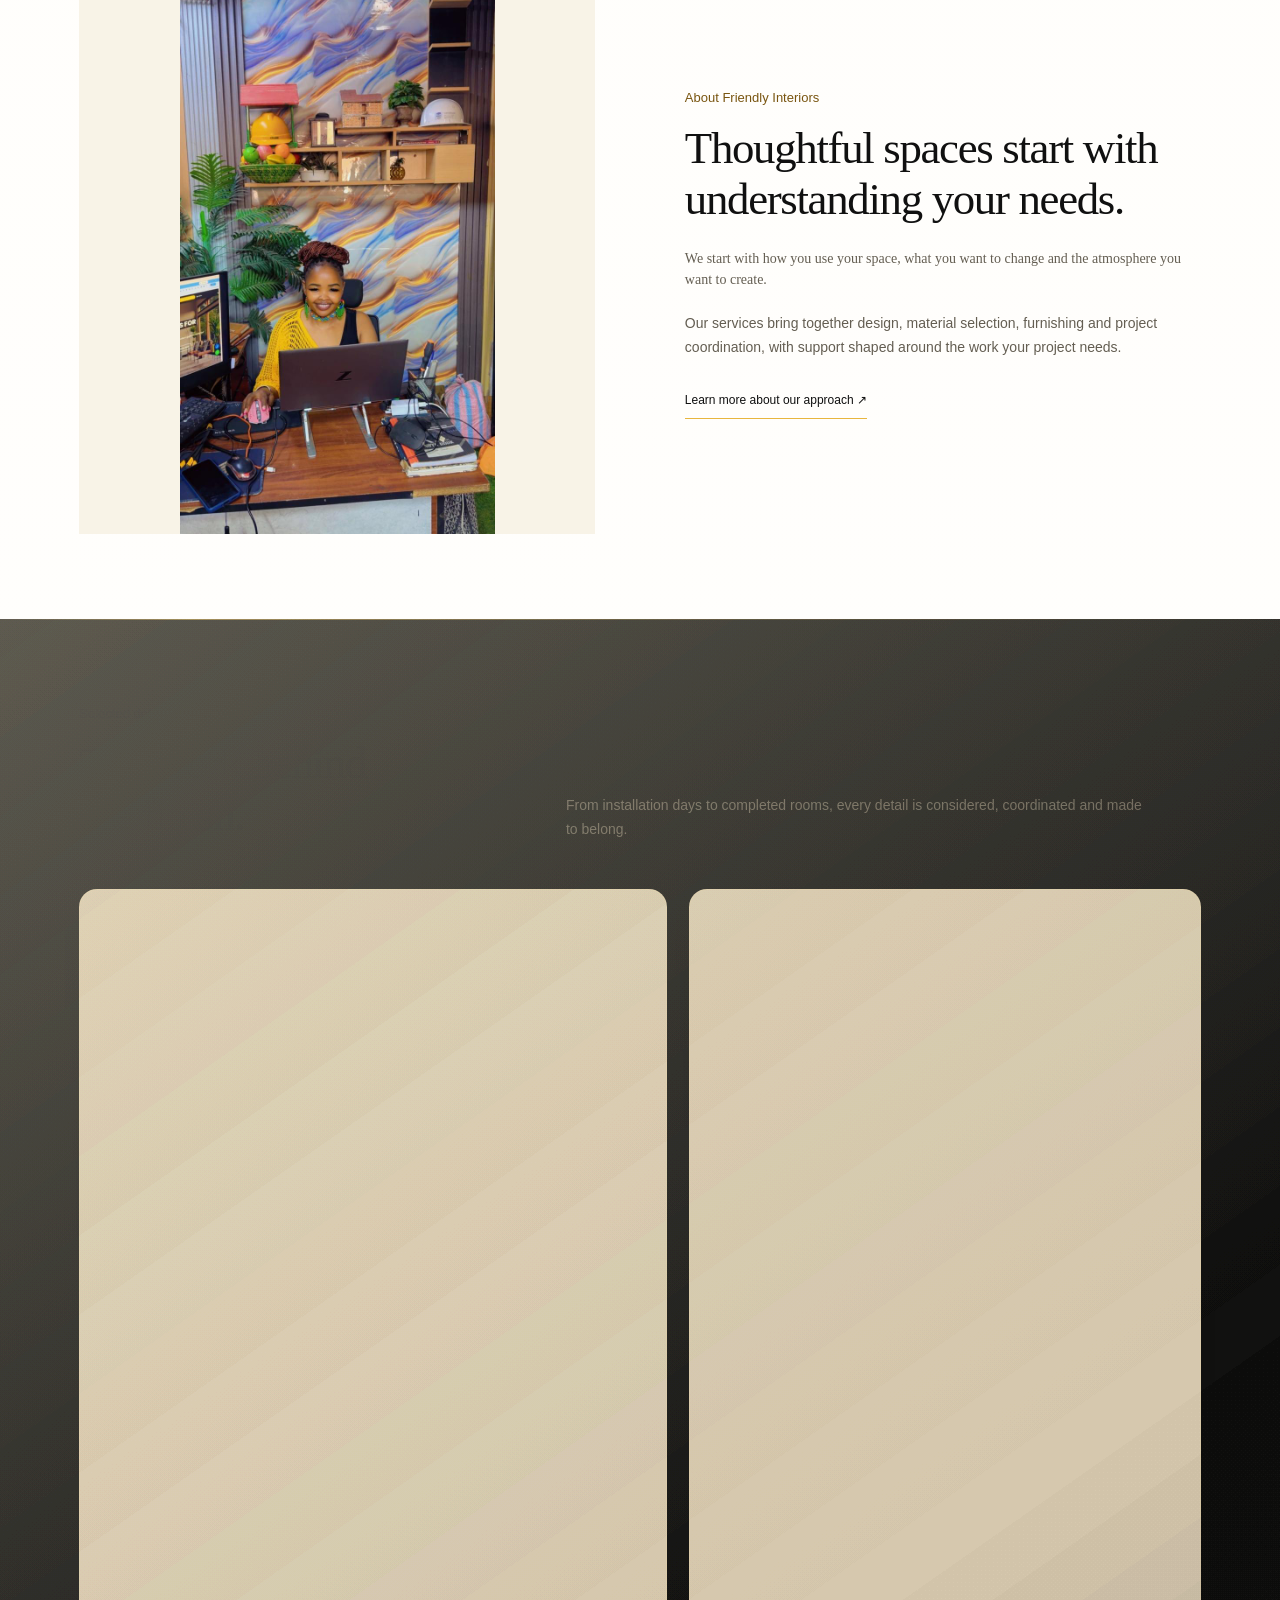
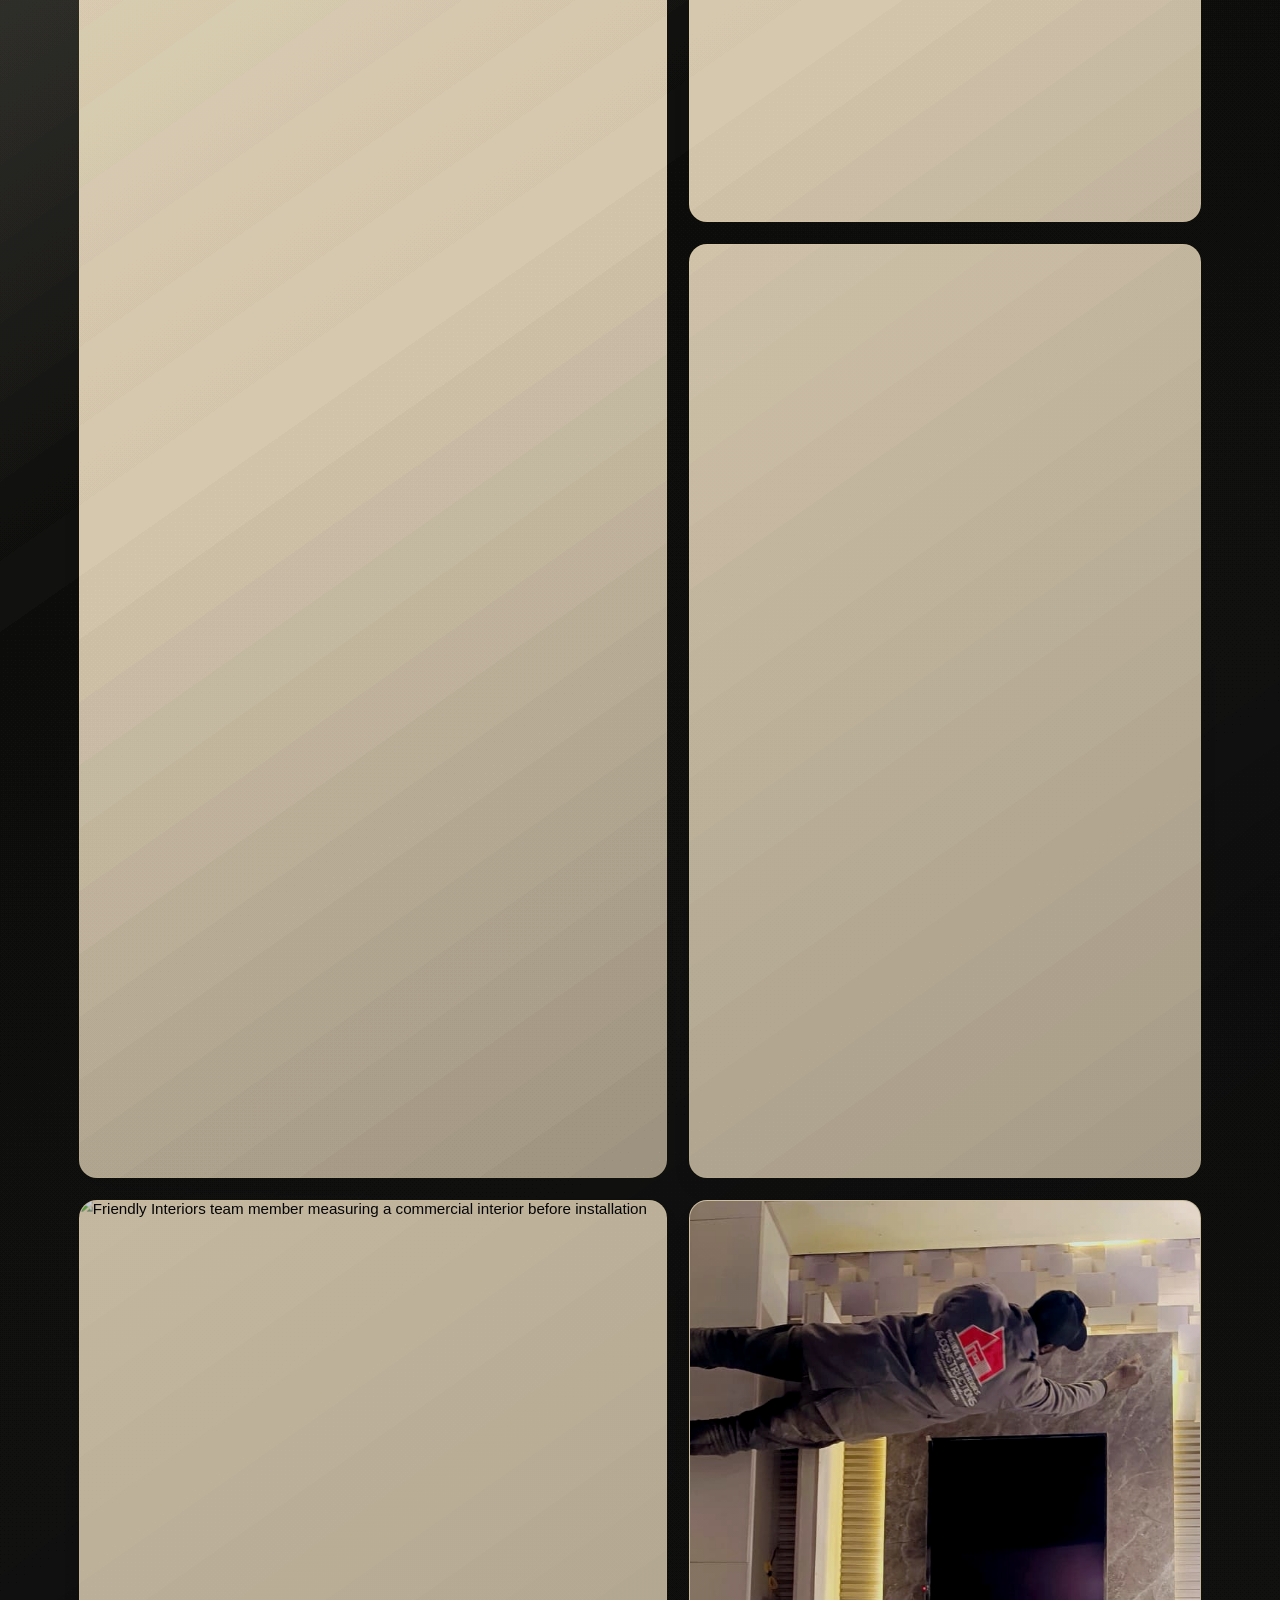
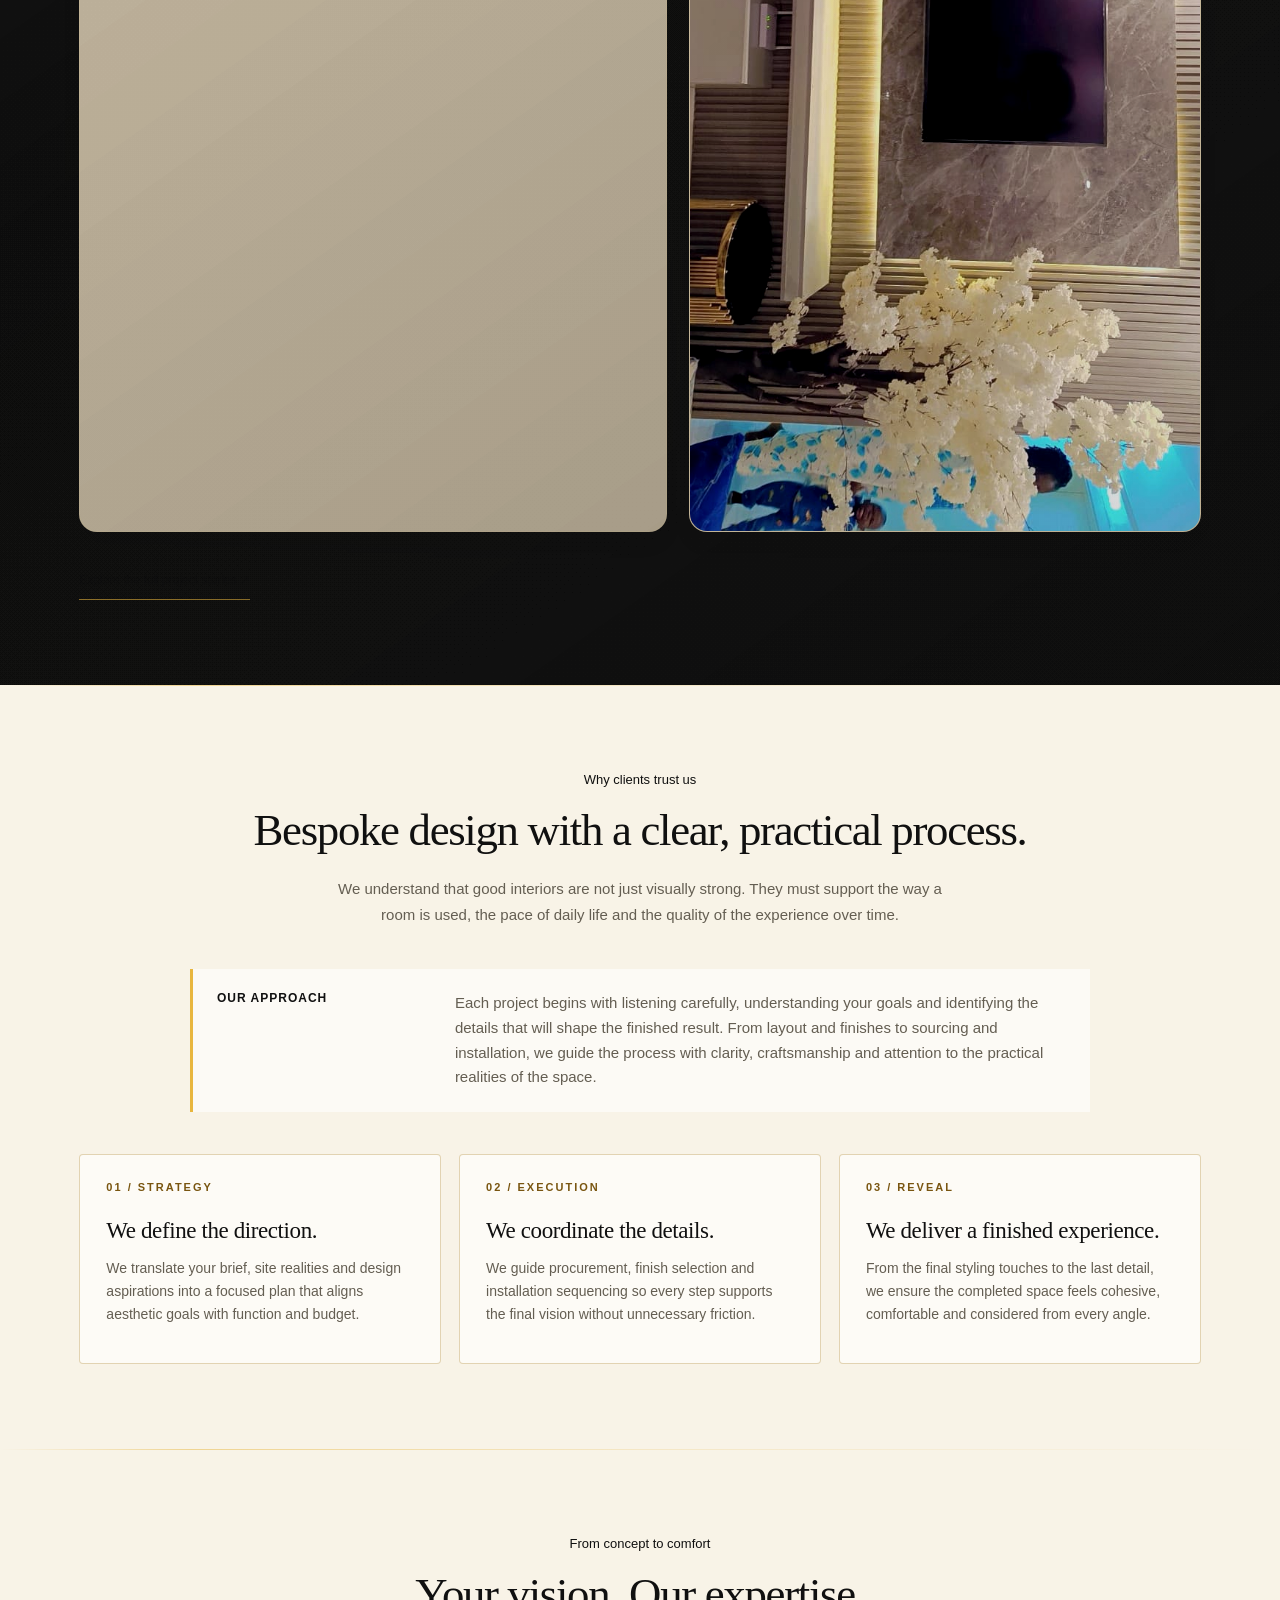
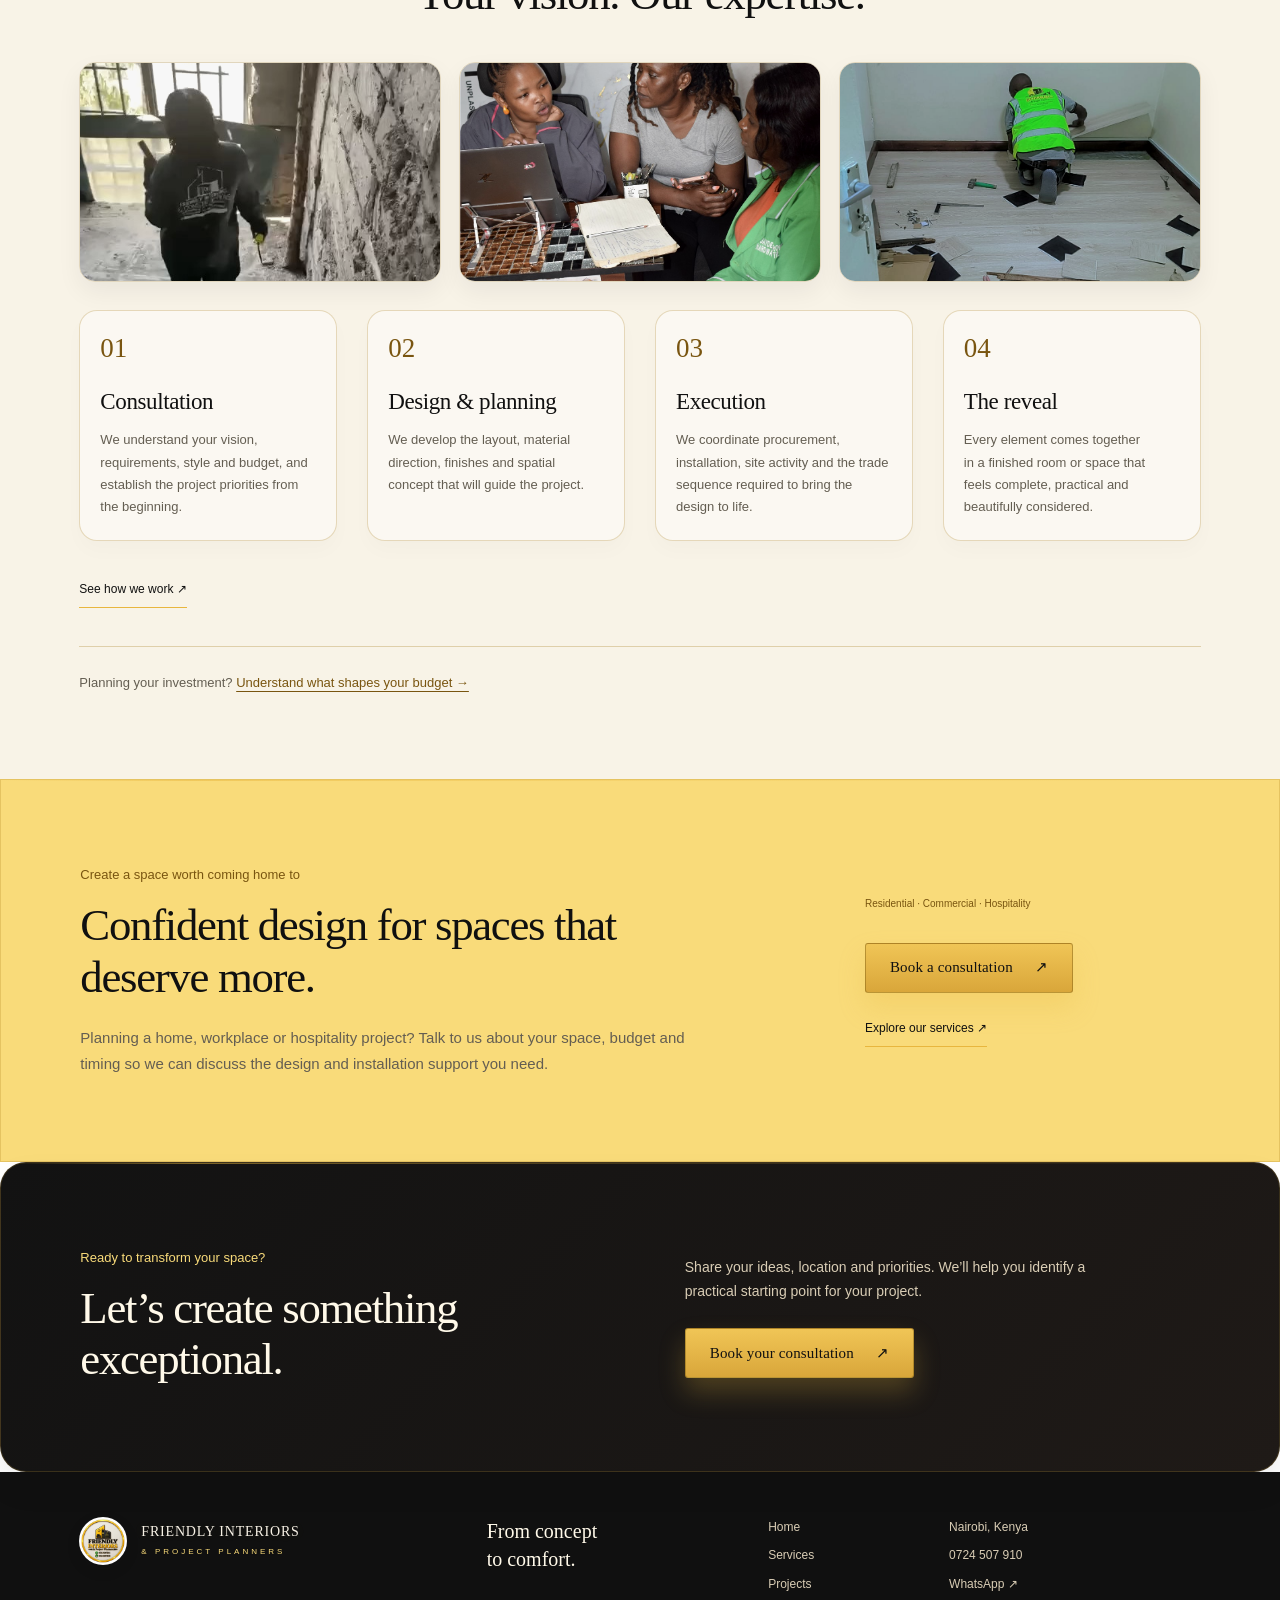
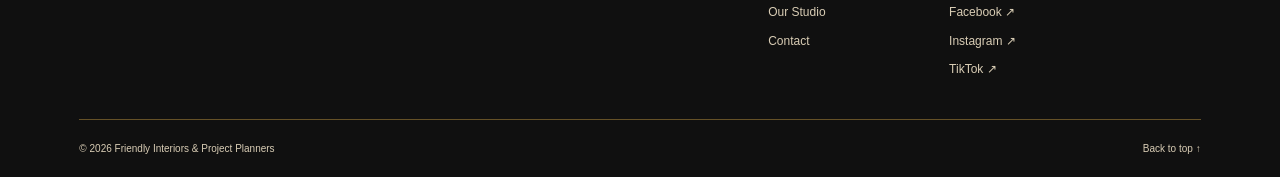
==== commit f201f75f: "Update index.html" ====
--- a/index.html
+++ b/index.html
@@ -25,7 +25,7 @@
 <main id="main-content"><section class="hero" aria-labelledby="hero-title">
   <div class="hero-slideshow" aria-label="Featured interior design project gallery">
     <img src="tv%20wall%20design.jpg" alt="Contemporary residential media wall with timber slats, textured stone and integrated lighting" class="hero-image is-active" fetchpriority="high" decoding="async">
-    <img src="kitchen%20cabinet%20done.jpg" alt="Kitchen cabinetry installation in progress with a Friendly Interiors team member on site" class="hero-image" loading="lazy" decoding="async">
+    <img src="kitchen-cabinet-done" alt="Kitchen cabinetry installation in progress with a Friendly Interiors team member on site" class="hero-image" loading="lazy" decoding="async">
     <img src="hospitality%20space%20image.jpg" alt="Hospitality interior styling with a refined palette, soft seating and polished finish details" class="hero-image" loading="lazy" decoding="async">
     <img src="residential%20image.jpg" alt="Residential living space with warm materials, comfortable seating and a curated modern layout" class="hero-image" loading="lazy" decoding="async">
     <img src="office-fit-out.jpg" alt="Commercial office fit-out showing custom joinery, flooring and a refined work environment" class="hero-image" loading="lazy" decoding="async">
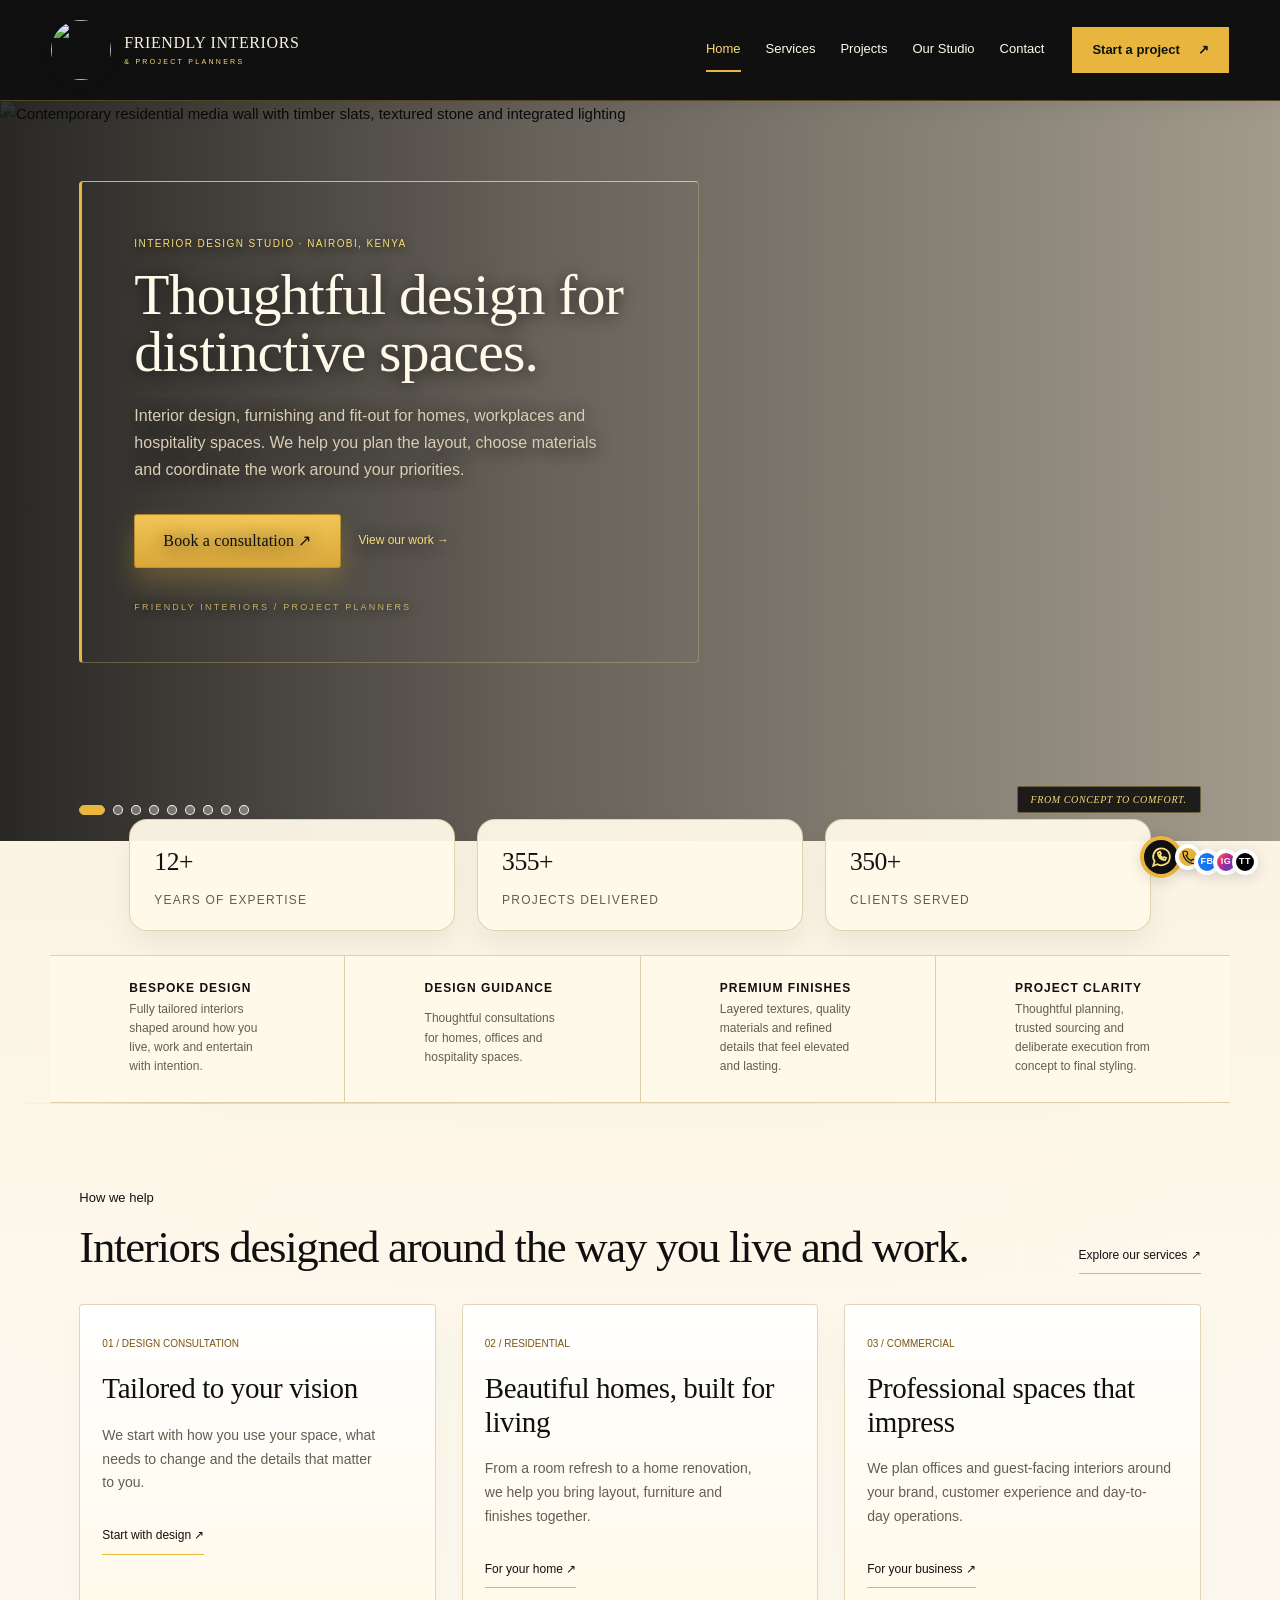
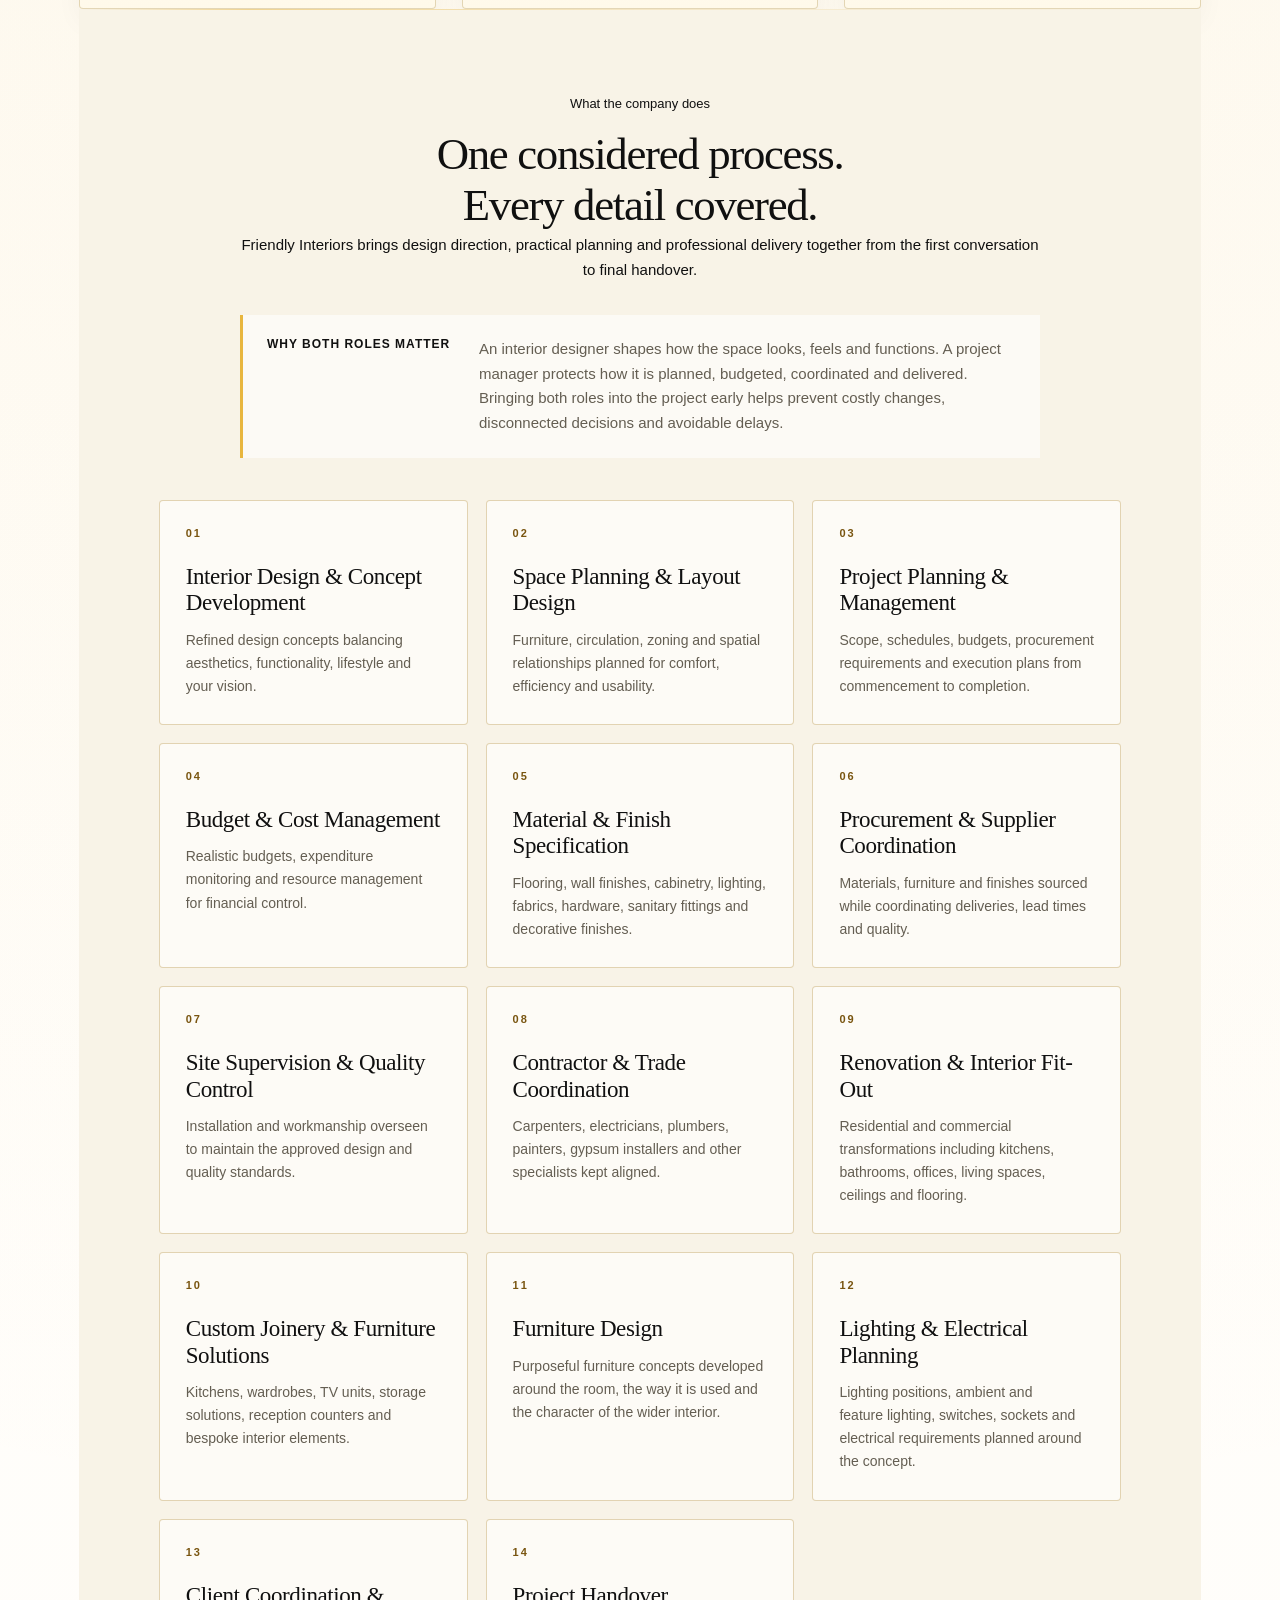
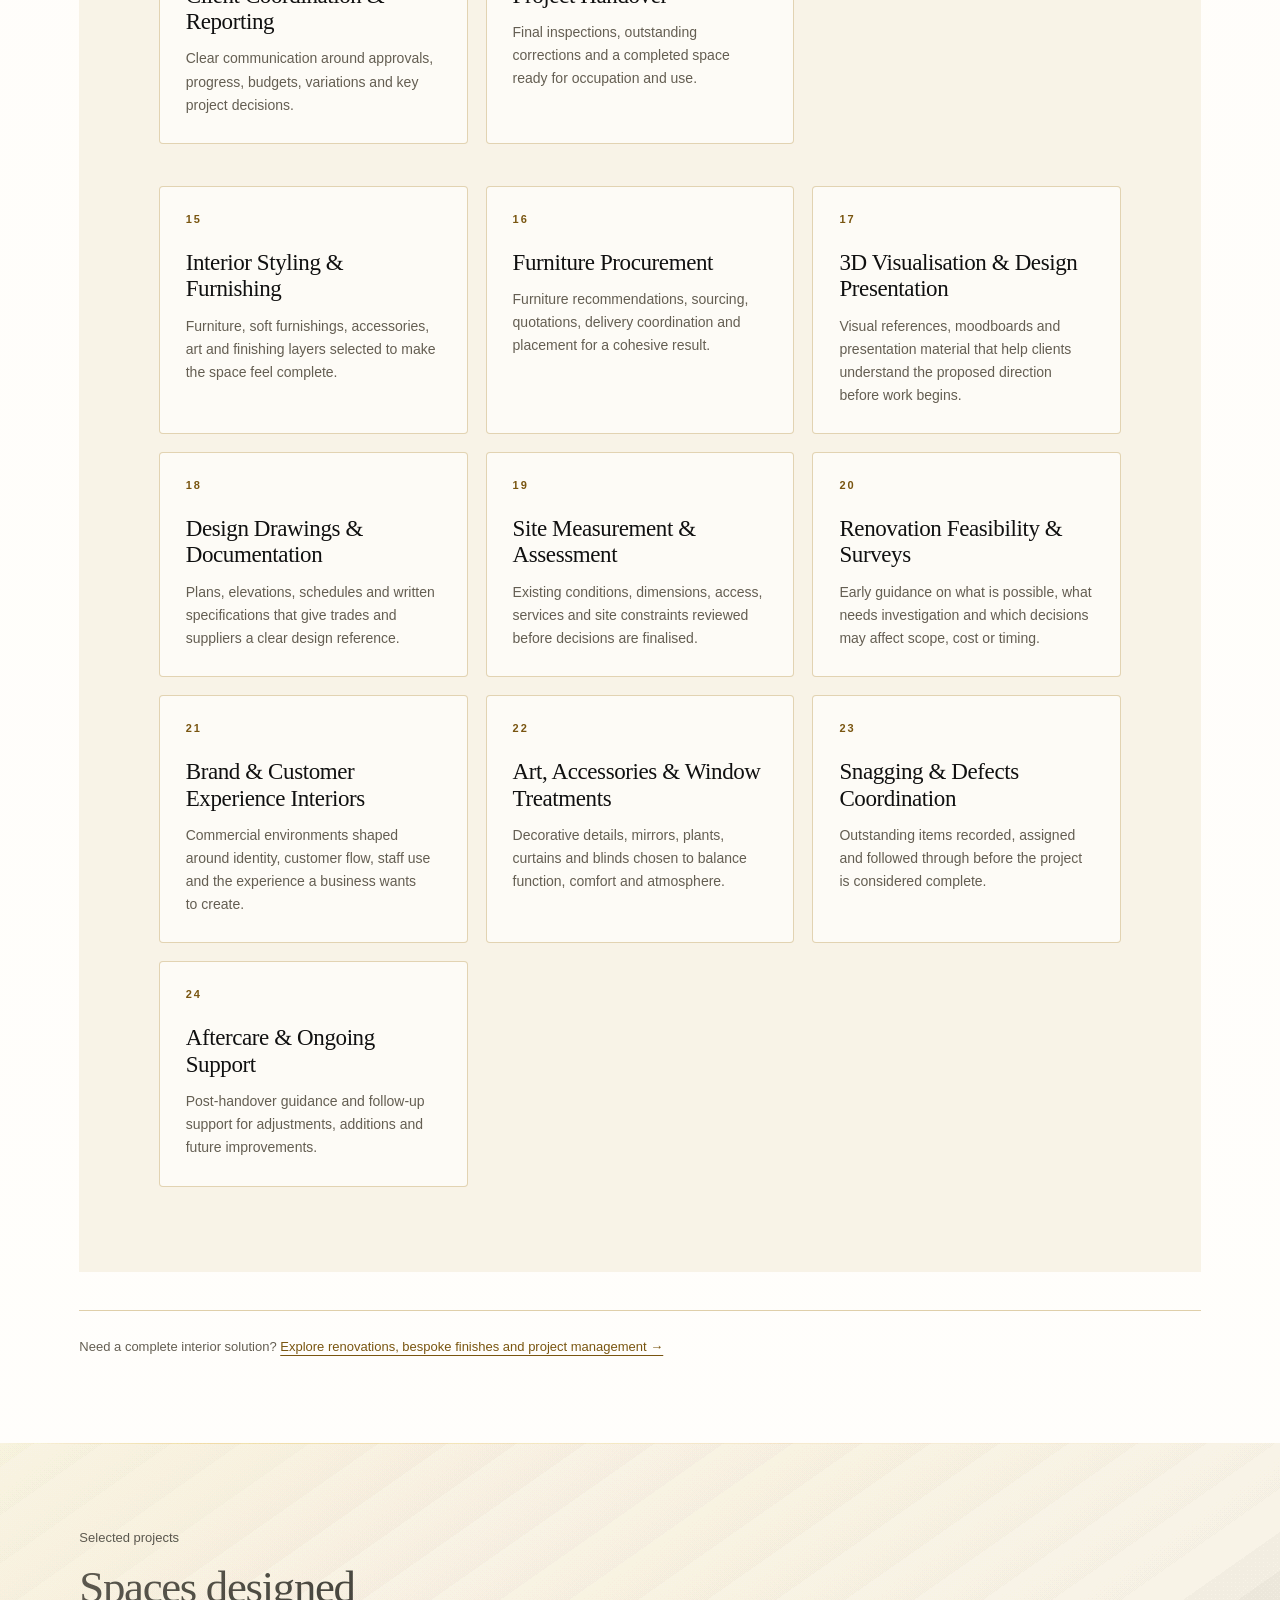
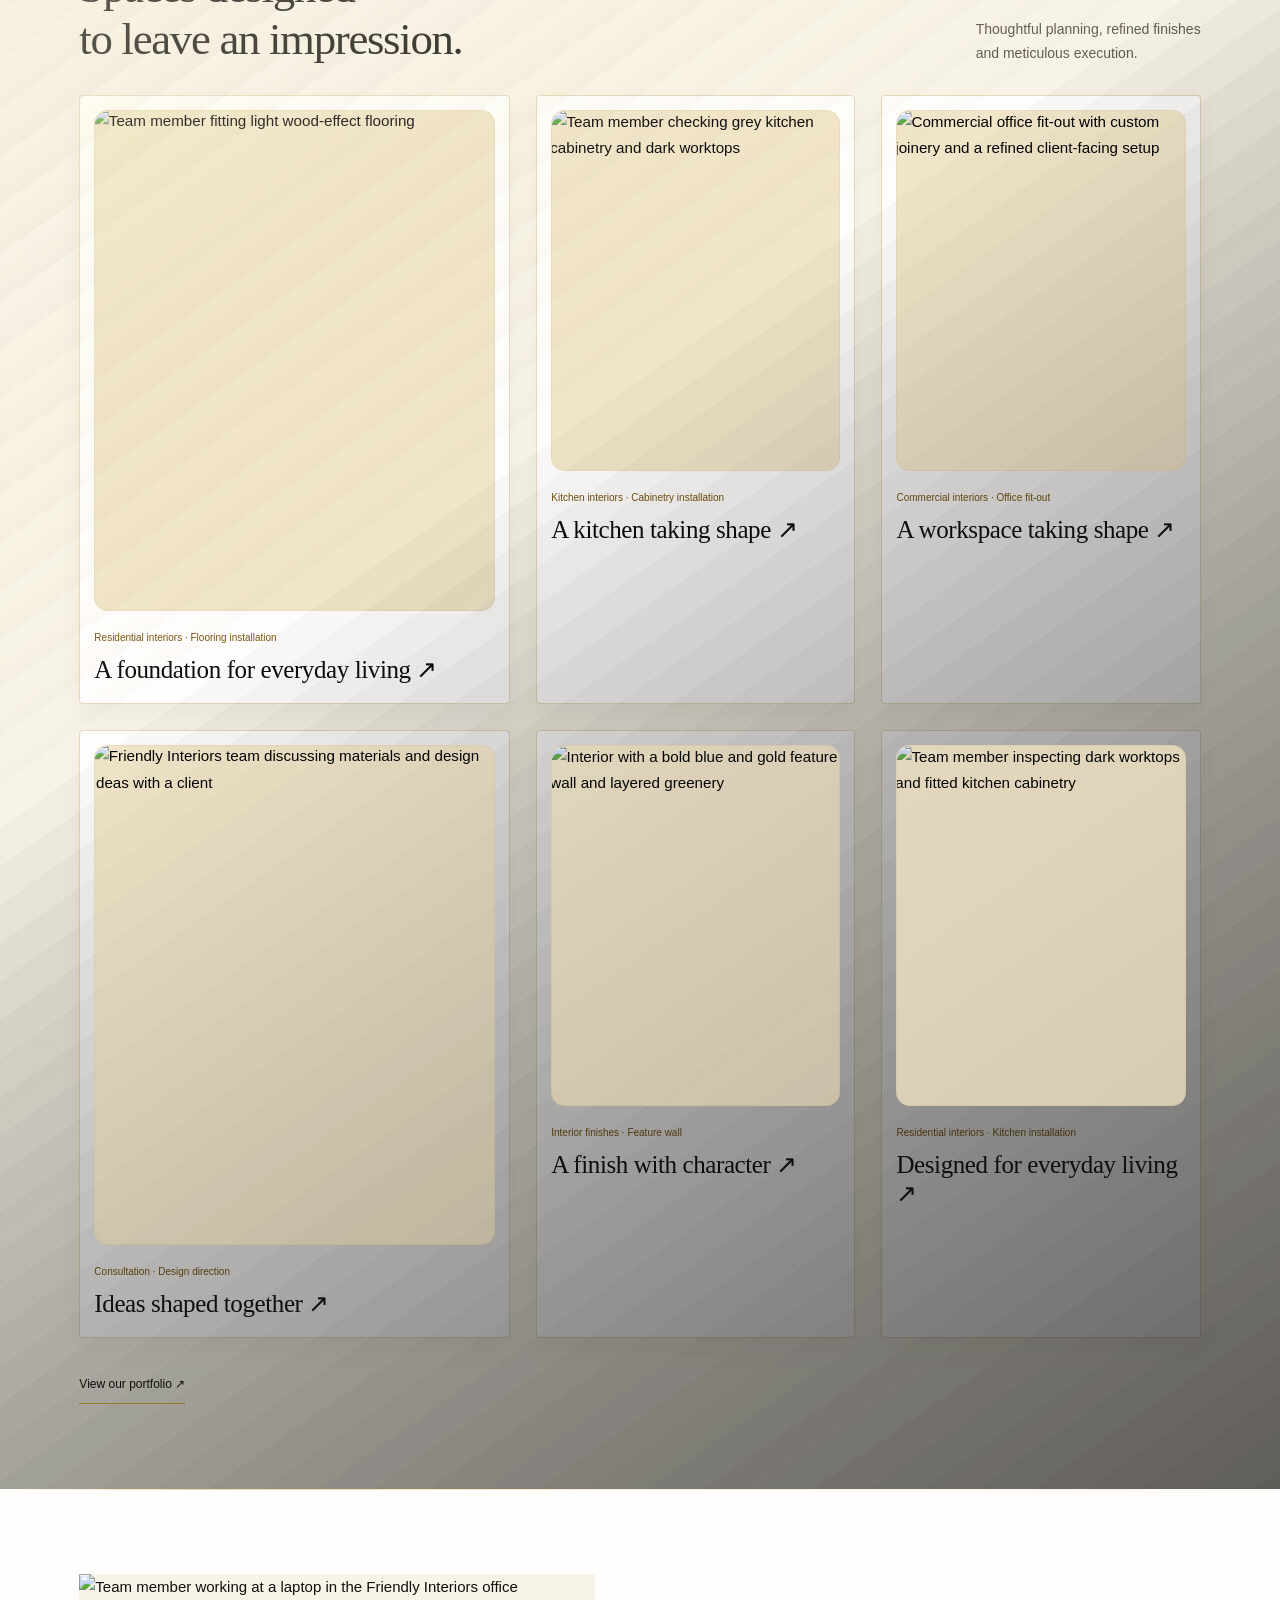
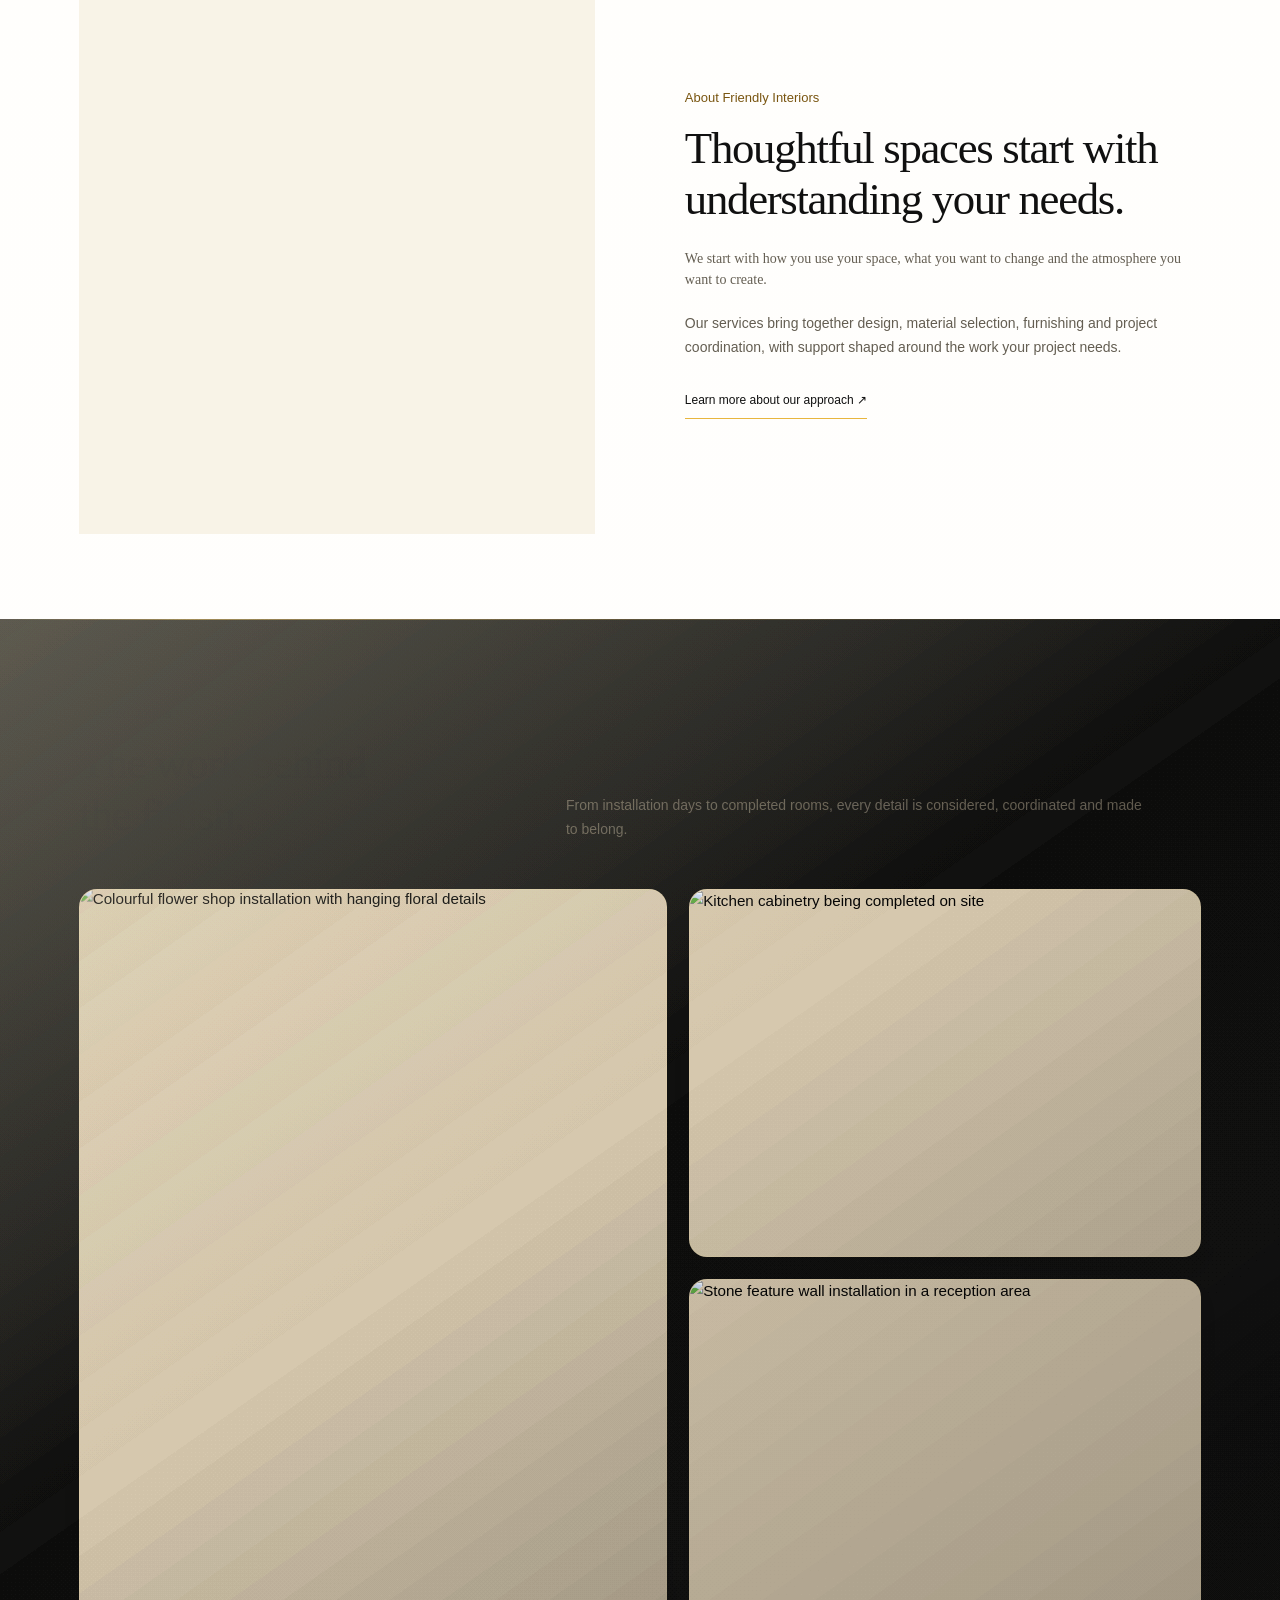
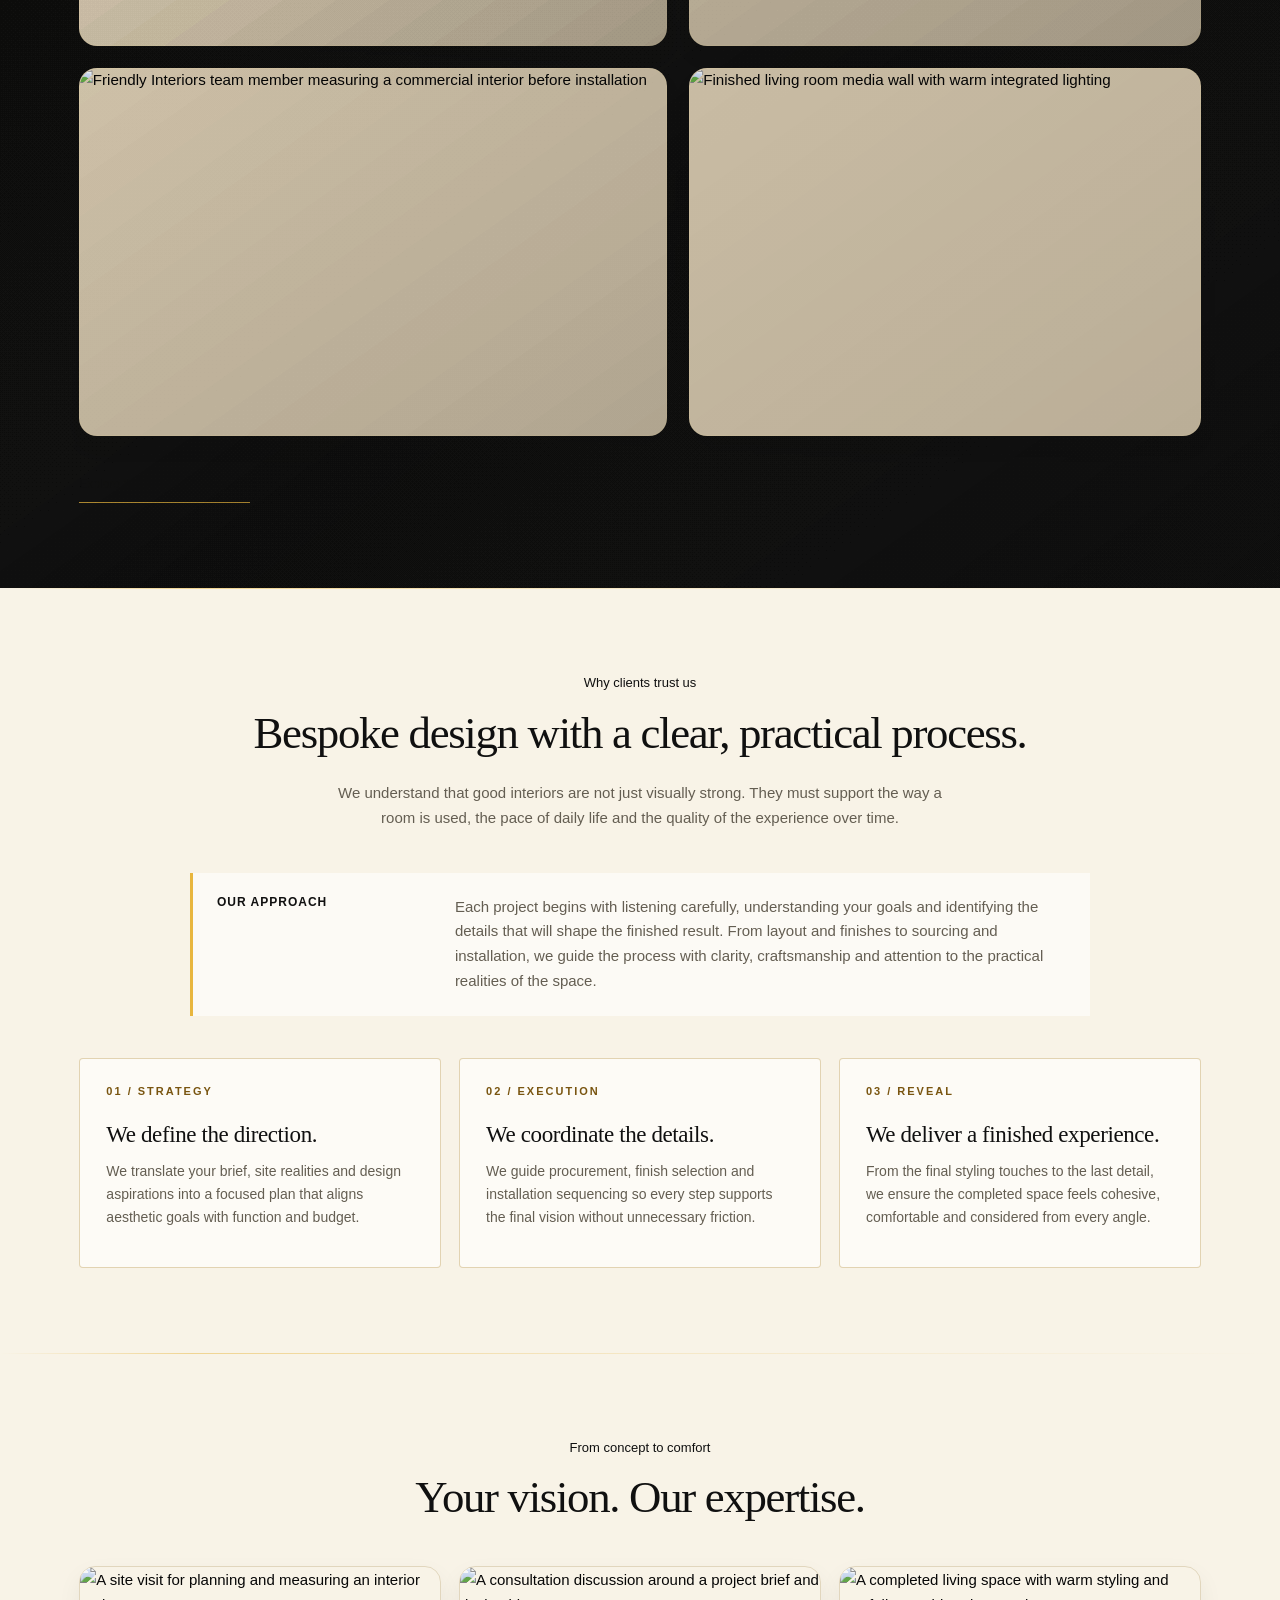
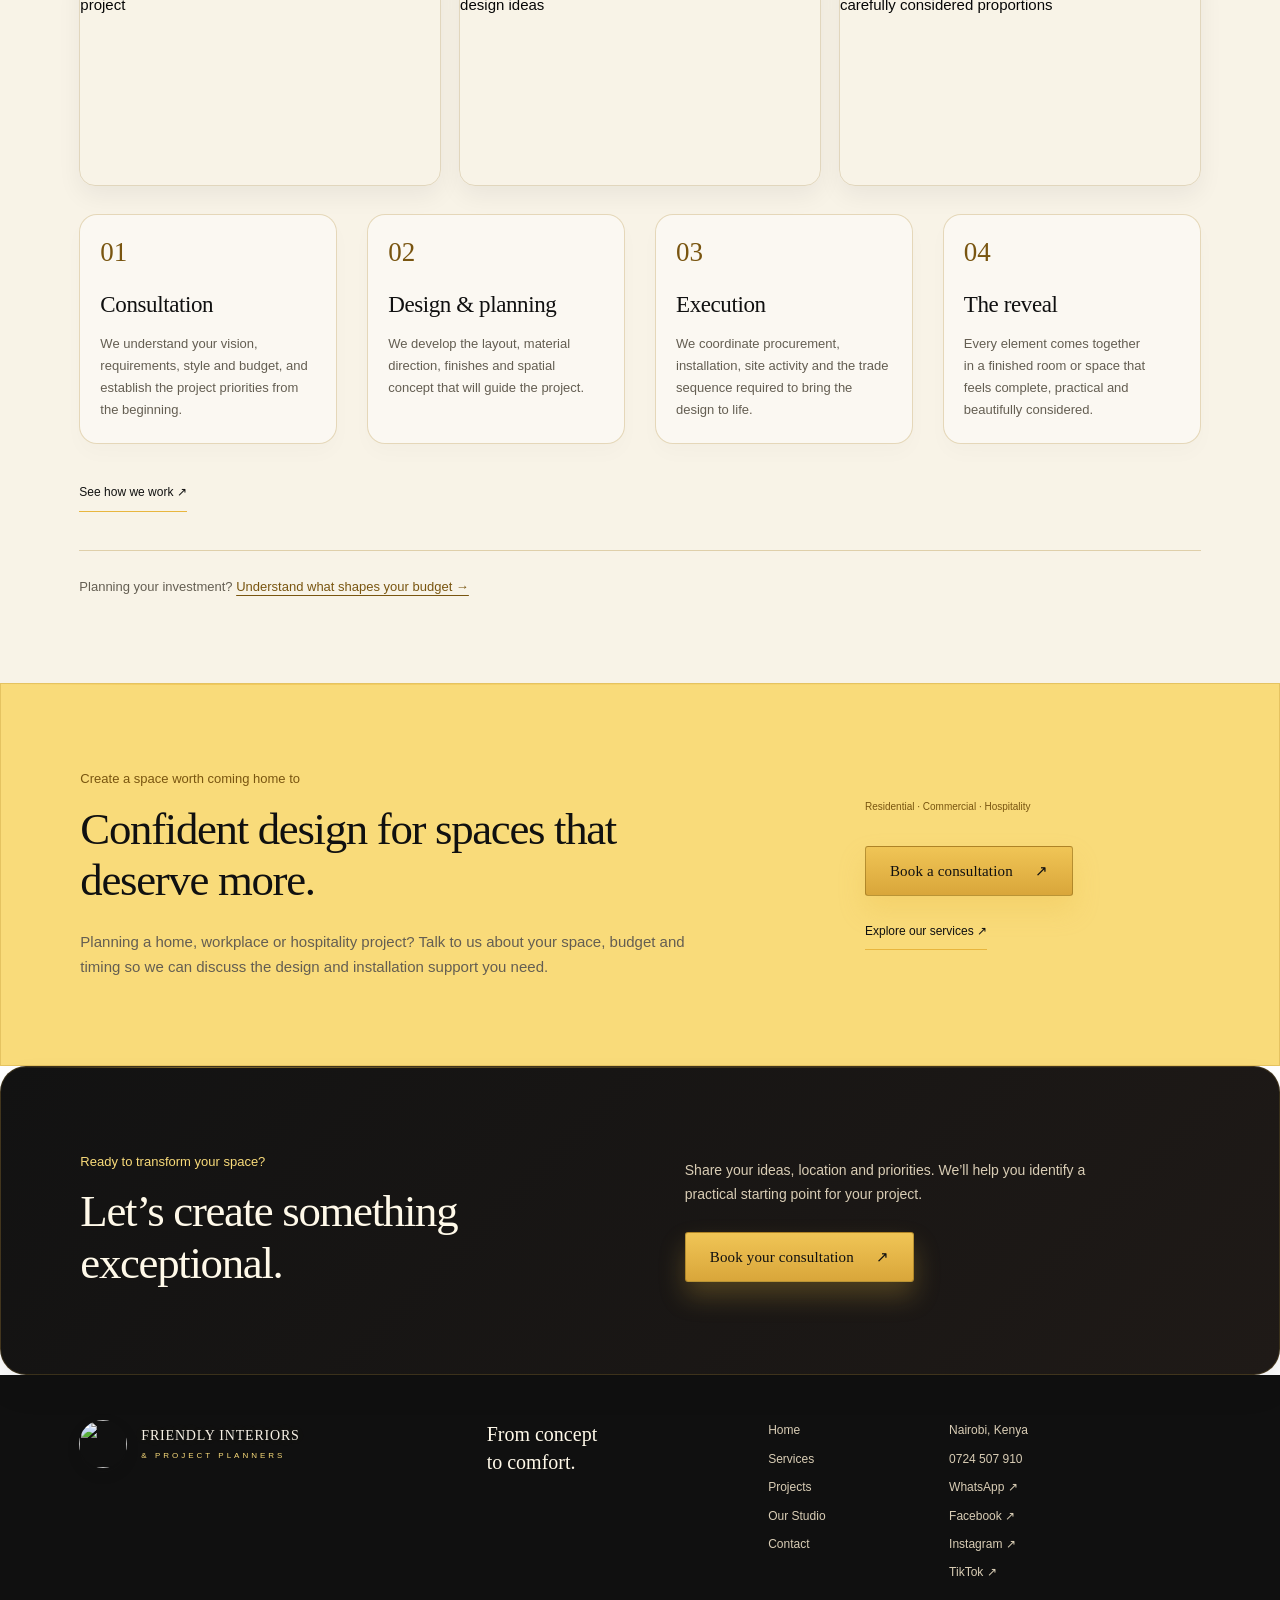
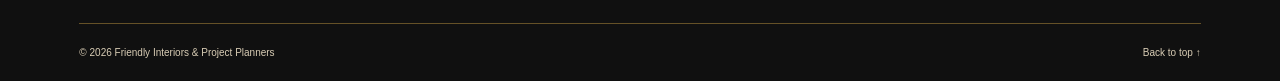
==== commit 373c2514: "Add files via upload" ====
--- a/index.html
+++ b/index.html
@@ -13,7 +13,7 @@
 <a class="skip-link" href="#main-content">Skip to content</a>
 <header id="top" class="site-header">
   <div class="header-inner">
-    <a class="brand" href="index.html" aria-label="Friendly Interiors home"><img src="logo-v2.jpg" width="600" height="600" alt=""><span>FRIENDLY INTERIORS<small>&amp; PROJECT PLANNERS</small></span></a>
+    <a class="brand" href="index.html" aria-label="Friendly Interiors home"><img src="images/logo-v2.jpg" width="600" height="600" alt=""><span>FRIENDLY INTERIORS<small>&amp; PROJECT PLANNERS</small></span></a>
     <button class="menu-toggle" type="button" aria-expanded="false" aria-controls="main-nav" hidden><span class="menu-label">Menu</span><span class="menu-icon" aria-hidden="true"></span></button>
     <nav id="main-nav" aria-label="Main navigation">
       <div class="nav-links"><a href="index.html" aria-current="page">Home</a><a href="services.html">Services</a><a href="projects.html">Projects</a><a href="studio.html">Our Studio</a><a href="contact.html">Contact</a></div>
@@ -24,15 +24,15 @@
 </header>
 <main id="main-content"><section class="hero" aria-labelledby="hero-title">
   <div class="hero-slideshow" aria-label="Featured interior design project gallery">
-    <img src="tv%20wall%20design.jpg" alt="Contemporary residential media wall with timber slats, textured stone and integrated lighting" class="hero-image is-active" fetchpriority="high" decoding="async">
-    <img src="kitchen-cabinet-done" alt="Kitchen cabinetry installation in progress with a Friendly Interiors team member on site" class="hero-image" loading="lazy" decoding="async">
-    <img src="hospitality%20space%20image.jpg" alt="Hospitality interior styling with a refined palette, soft seating and polished finish details" class="hero-image" loading="lazy" decoding="async">
-    <img src="residential%20image.jpg" alt="Residential living space with warm materials, comfortable seating and a curated modern layout" class="hero-image" loading="lazy" decoding="async">
-    <img src="office-fit-out.jpg" alt="Commercial office fit-out showing custom joinery, flooring and a refined work environment" class="hero-image" loading="lazy" decoding="async">
-    <img src="commercial%20space.jpg" alt="Commercial interior with brushed timber details, shelving and a polished hospitality atmosphere" class="hero-image" loading="lazy" decoding="async">
-    <img src="commercial%20space2.jpg" alt="Statement feature wall with blue and gold detailing and layered greenery in a stylish finish" class="hero-image" loading="lazy" decoding="async">
-    <img src="consultation.jpg" alt="Friendly Interiors team discussing design ideas with clients during a consultation" class="hero-image" loading="lazy" decoding="async">
-    <img src="studio-planning.jpg" alt="Design planning session with materials and ideas being mapped out in the studio" class="hero-image" loading="lazy" decoding="async">
+    <img src="images/tv%20wall%20design.jpg" alt="Contemporary residential media wall with timber slats, textured stone and integrated lighting" class="hero-image is-active" fetchpriority="high" decoding="async">
+    <img src="images/kitchen%20cabinet%20done.jpg" alt="Kitchen cabinetry installation in progress with a Friendly Interiors team member on site" class="hero-image" loading="lazy" decoding="async">
+    <img src="images/hospitality%20space%20image.jpg" alt="Hospitality interior styling with a refined palette, soft seating and polished finish details" class="hero-image" loading="lazy" decoding="async">
+    <img src="images/residential%20image.jpg" alt="Residential living space with warm materials, comfortable seating and a curated modern layout" class="hero-image" loading="lazy" decoding="async">
+    <img src="images/office-fit-out.jpg" alt="Commercial office fit-out showing custom joinery, flooring and a refined work environment" class="hero-image" loading="lazy" decoding="async">
+    <img src="images/commercial%20space.jpg" alt="Commercial interior with brushed timber details, shelving and a polished hospitality atmosphere" class="hero-image" loading="lazy" decoding="async">
+    <img src="images/commercial%20space2.jpg" alt="Statement feature wall with blue and gold detailing and layered greenery in a stylish finish" class="hero-image" loading="lazy" decoding="async">
+    <img src="images/consultation.jpg" alt="Friendly Interiors team discussing design ideas with clients during a consultation" class="hero-image" loading="lazy" decoding="async">
+    <img src="images/studio-planning.jpg" alt="Design planning session with materials and ideas being mapped out in the studio" class="hero-image" loading="lazy" decoding="async">
   </div>
   <div class="hero-dots" aria-label="Image slides">
     <button type="button" class="hero-dot is-active" aria-label="Show slide 1" aria-pressed="true"></button>
@@ -61,16 +61,16 @@
 <article><span class="tag">01 / DESIGN CONSULTATION</span><h3>Tailored to your vision</h3><p>We start with how you use your space, what needs to change and the details that matter to you.</p><a class="text-link" href="services.html#residential">Start with design ↗</a></article>
 <article><span class="tag">02 / RESIDENTIAL</span><h3>Beautiful homes, built for living</h3><p>From a room refresh to a home renovation, we help you bring layout, furniture and finishes together.</p><a class="text-link" href="services.html#residential">For your home ↗</a></article>
 <article><span class="tag">03 / COMMERCIAL</span><h3>Professional spaces that impress</h3><p>We plan offices and guest-facing interiors around your brand, customer experience and day-to-day operations.</p><a class="text-link" href="services.html#commercial">For your business ↗</a></article></div><div class="compact-note" id="service-guide">Need a complete interior solution? <a href="services.html#service-guide">Explore renovations, bespoke finishes and project management →</a></div></section>
-<section class="section home-work" id="projects"><div class="heading-row"><div><p class="eyebrow">Selected projects</p><h2>Spaces designed<br>to leave an impression.</h2></div><p>Thoughtful planning, refined finishes<br>and meticulous execution.</p></div><div class="home-projects"><article><a href="projects.html#flooring-installation" class="preview-photo"><img src="residential%20image.jpg" alt="Team member fitting light wood-effect flooring" loading="lazy" decoding="async"></a><p class="tag">Residential interiors · Flooring installation</p><h3><a href="projects.html#flooring-installation">A foundation for everyday living ↗</a></h3></article><article><a href="projects.html#kitchen-installation" class="preview-photo"><img src="hospitality%20space%20image.jpg" alt="Team member checking grey kitchen cabinetry and dark worktops" loading="lazy" decoding="async"></a><p class="tag">Kitchen interiors · Cabinetry installation</p><h3><a href="projects.html#kitchen-installation">A kitchen taking shape ↗</a></h3></article><article><a href="projects.html#office-fit-out" class="preview-photo"><img src="office-fit-out.jpg" alt="Commercial office fit-out with custom joinery and a refined client-facing setup" loading="lazy" decoding="async"></a><p class="tag">Commercial interiors · Office fit-out</p><h3><a href="projects.html#office-fit-out">A workspace taking shape ↗</a></h3></article><article><a href="studio.html#consultation" class="preview-photo"><img src="consultation.jpg" alt="Friendly Interiors team discussing materials and design ideas with a client" loading="lazy" decoding="async"></a><p class="tag">Consultation · Design direction</p><h3><a href="studio.html#consultation">Ideas shaped together ↗</a></h3></article><article><a href="projects.html#lounge-styling" class="preview-photo"><img src="commercial%20space2.jpg" alt="Interior with a bold blue and gold feature wall and layered greenery" loading="lazy" decoding="async"></a><p class="tag">Interior finishes · Feature wall</p><h3><a href="projects.html#lounge-styling">A finish with character ↗</a></h3></article><article><a href="projects.html#kitchen-installation" class="preview-photo"><img src="hero.jpg" alt="Team member inspecting dark worktops and fitted kitchen cabinetry" loading="lazy" decoding="async"></a><p class="tag">Residential interiors · Kitchen installation</p><h3><a href="projects.html#kitchen-installation">Designed for everyday living ↗</a></h3></article></div><a class="text-link" href="projects.html">View our portfolio ↗</a></section>
-<section class="section editorial-split" id="about"><figure class="portrait"><img src="studio-planning.jpg" alt="Team member working at a laptop in the Friendly Interiors office" loading="lazy" decoding="async"></figure><div><p class="eyebrow">About Friendly Interiors</p><h2>Thoughtful spaces start with understanding your needs.</h2><p class="lead">We start with how you use your space, what you want to change and the atmosphere you want to create.</p><p>Our services bring together design, material selection, furnishing and project coordination, with support shaped around the work your project needs.</p><a class="text-link" href="studio.html">Learn more about our approach ↗</a></div></section>
-<section class="section premium-gallery" aria-labelledby="premium-gallery-title"><div class="heading-row"><div><p class="eyebrow">Selected details</p><h2 id="premium-gallery-title">The work behind the finish.</h2></div><p>From installation days to completed rooms, every detail is considered, coordinated and made to belong.</p></div><div class="premium-gallery-grid"><figure class="premium-gallery-feature"><img src="flower%20shop%20renovation.jpg" alt="Colourful flower shop installation with hanging floral details" loading="lazy" decoding="async"><figcaption><span>Commercial &amp; hospitality</span><strong>Colour, movement and atmosphere.</strong></figcaption></figure><figure><img src="kitchen%20cabinet%20done.jpg" alt="Kitchen cabinetry being completed on site" loading="lazy" decoding="async"><figcaption><span>Residential interiors</span><strong>Crafted for everyday living.</strong></figcaption></figure><figure><img src="pu%20stone%20installation%20in%20reception.jpg" alt="Stone feature wall installation in a reception area" loading="lazy" decoding="async"><figcaption><span>Renovation &amp; fit-out</span><strong>Details that make an entrance.</strong></figcaption></figure><figure><img src="best%20tv%20area.jpg" alt="Finished living room media wall with warm integrated lighting" loading="lazy" decoding="async"><figcaption><span>Residential interiors</span><strong>A considered final reveal.</strong></figcaption></figure></div><a class="text-link" href="projects.html">Explore the full project stories ↗</a></section>
+<section class="section home-work" id="projects"><div class="heading-row"><div><p class="eyebrow">Selected projects</p><h2>Spaces designed<br>to leave an impression.</h2></div><p>Thoughtful planning, refined finishes<br>and meticulous execution.</p></div><div class="home-projects"><article><a href="projects.html#flooring-installation" class="preview-photo"><img src="images/residential%20image.jpg" alt="Team member fitting light wood-effect flooring" loading="lazy" decoding="async"></a><p class="tag">Residential interiors · Flooring installation</p><h3><a href="projects.html#flooring-installation">A foundation for everyday living ↗</a></h3></article><article><a href="projects.html#kitchen-installation" class="preview-photo"><img src="images/hospitality%20space%20image.jpg" alt="Team member checking grey kitchen cabinetry and dark worktops" loading="lazy" decoding="async"></a><p class="tag">Kitchen interiors · Cabinetry installation</p><h3><a href="projects.html#kitchen-installation">A kitchen taking shape ↗</a></h3></article><article><a href="projects.html#office-fit-out" class="preview-photo"><img src="images/office-fit-out.jpg" alt="Commercial office fit-out with custom joinery and a refined client-facing setup" loading="lazy" decoding="async"></a><p class="tag">Commercial interiors · Office fit-out</p><h3><a href="projects.html#office-fit-out">A workspace taking shape ↗</a></h3></article><article><a href="studio.html#consultation" class="preview-photo"><img src="images/consultation.jpg" alt="Friendly Interiors team discussing materials and design ideas with a client" loading="lazy" decoding="async"></a><p class="tag">Consultation · Design direction</p><h3><a href="studio.html#consultation">Ideas shaped together ↗</a></h3></article><article><a href="projects.html#lounge-styling" class="preview-photo"><img src="images/commercial%20space2.jpg" alt="Interior with a bold blue and gold feature wall and layered greenery" loading="lazy" decoding="async"></a><p class="tag">Interior finishes · Feature wall</p><h3><a href="projects.html#lounge-styling">A finish with character ↗</a></h3></article><article><a href="projects.html#kitchen-installation" class="preview-photo"><img src="images/hero.jpg" alt="Team member inspecting dark worktops and fitted kitchen cabinetry" loading="lazy" decoding="async"></a><p class="tag">Residential interiors · Kitchen installation</p><h3><a href="projects.html#kitchen-installation">Designed for everyday living ↗</a></h3></article></div><a class="text-link" href="projects.html">View our portfolio ↗</a></section>
+<section class="section editorial-split" id="about"><figure class="portrait"><img src="images/studio-planning.jpg" alt="Team member working at a laptop in the Friendly Interiors office" loading="lazy" decoding="async"></figure><div><p class="eyebrow">About Friendly Interiors</p><h2>Thoughtful spaces start with understanding your needs.</h2><p class="lead">We start with how you use your space, what you want to change and the atmosphere you want to create.</p><p>Our services bring together design, material selection, furnishing and project coordination, with support shaped around the work your project needs.</p><a class="text-link" href="studio.html">Learn more about our approach ↗</a></div></section>
+<section class="section premium-gallery" aria-labelledby="premium-gallery-title"><div class="heading-row"><div><p class="eyebrow">Selected details</p><h2 id="premium-gallery-title">The work behind the finish.</h2></div><p>From installation days to completed rooms, every detail is considered, coordinated and made to belong.</p></div><div class="premium-gallery-grid"><figure class="premium-gallery-feature"><img src="images/flower%20shop%20renovation.jpg" alt="Colourful flower shop installation with hanging floral details" loading="lazy" decoding="async"><figcaption><span>Commercial &amp; hospitality</span><strong>Colour, movement and atmosphere.</strong></figcaption></figure><figure><img src="images/kitchen%20cabinet%20done.jpg" alt="Kitchen cabinetry being completed on site" loading="lazy" decoding="async"><figcaption><span>Residential interiors</span><strong>Crafted for everyday living.</strong></figcaption></figure><figure><img src="images/pu%20stone%20installation%20in%20reception.jpg" alt="Stone feature wall installation in a reception area" loading="lazy" decoding="async"><figcaption><span>Renovation &amp; fit-out</span><strong>Details that make an entrance.</strong></figcaption></figure><figure><img src="images/best%20tv%20area.jpg" alt="Finished living room media wall with warm integrated lighting" loading="lazy" decoding="async"><figcaption><span>Residential interiors</span><strong>A considered final reveal.</strong></figcaption></figure></div><a class="text-link" href="projects.html">Explore the full project stories ↗</a></section>
 <section class="section capability-section"><div class="section-heading"><p class="eyebrow">Why clients trust us</p><h2>Bespoke design with a clear, practical process.</h2><p>We understand that good interiors are not just visually strong. They must support the way a room is used, the pace of daily life and the quality of the experience over time.</p></div><div class="capability-note"><strong>Our approach</strong><span>Each project begins with listening carefully, understanding your goals and identifying the details that will shape the finished result. From layout and finishes to sourcing and installation, we guide the process with clarity, craftsmanship and attention to the practical realities of the space.</span></div><div class="capability-grid"><article><span>01 / STRATEGY</span><h3>We define the direction.</h3><p>We translate your brief, site realities and design aspirations into a focused plan that aligns aesthetic goals with function and budget.</p></article><article><span>02 / EXECUTION</span><h3>We coordinate the details.</h3><p>We guide procurement, finish selection and installation sequencing so every step supports the final vision without unnecessary friction.</p></article><article><span>03 / REVEAL</span><h3>We deliver a finished experience.</h3><p>From the final styling touches to the last detail, we ensure the completed space feels cohesive, comfortable and considered from every angle.</p></article></div></section>
 <section class="section process" id="process"><div class="section-heading"><p class="eyebrow">From concept to comfort</p><h2>Your vision. Our expertise.</h2></div><div class="process-visuals" aria-label="Project process imagery">
-  <img src="site-visit-poster.jpg" alt="A site visit for planning and measuring an interior project" loading="lazy" decoding="async">
-  <img src="consultation.jpg" alt="A consultation discussion around a project brief and design ideas" loading="lazy" decoding="async">
-  <img src="residential%20image.jpg" alt="A completed living space with warm styling and carefully considered proportions" loading="lazy" decoding="async">
+  <img src="images/site-visit-poster.jpg" alt="A site visit for planning and measuring an interior project" loading="lazy" decoding="async">
+  <img src="images/consultation.jpg" alt="A consultation discussion around a project brief and design ideas" loading="lazy" decoding="async">
+  <img src="images/residential%20image.jpg" alt="A completed living space with warm styling and carefully considered proportions" loading="lazy" decoding="async">
 </div><ol class="process-grid"><li><span>01</span><h3>Consultation</h3><p>We understand your vision, requirements, style and budget, and establish the project priorities from the beginning.</p></li><li><span>02</span><h3>Design &amp; planning</h3><p>We develop the layout, material direction, finishes and spatial concept that will guide the project.</p></li><li><span>03</span><h3>Execution</h3><p>We coordinate procurement, installation, site activity and the trade sequence required to bring the design to life.</p></li><li><span>04</span><h3>The reveal</h3><p>Every element comes together in a finished room or space that feels complete, practical and beautifully considered.</p></li></ol><a class="text-link" href="studio.html#process">See how we work ↗</a><div class="compact-note" id="planning">Planning your investment? <a href="services.html#planning">Understand what shapes your budget →</a></div></section><section class="section advertise-strip" aria-labelledby="advertise-title"><div><p class="eyebrow">Create a space worth coming home to</p><h2 id="advertise-title">Confident design for spaces that deserve more.</h2><p>Planning a home, workplace or hospitality project? Talk to us about your space, budget and timing so we can discuss the design and installation support you need.</p></div><div class="advertise-actions"><p class="tag">Residential · Commercial · Hospitality</p><a class="button" href="contact.html#contact">Book a consultation <span aria-hidden="true">↗</span></a><a class="text-link" href="services.html">Explore our services ↗</a></div></section><section class="section closing-cta" id="contact"><div><p class="eyebrow">Ready to transform your space?</p><h2>Let’s create something exceptional.</h2></div><div><p>Share your ideas, location and priorities. We’ll help you identify a practical starting point for your project.</p><a class="button" href="contact.html#contact">Book your consultation <span aria-hidden="true">↗</span></a></div></section></main>
-<footer class="site-footer"><div class="footer-top"><a class="brand" href="index.html" aria-label="Friendly Interiors home"><img src="logo-v2.jpg" width="600" height="600" alt=""><span>FRIENDLY INTERIORS<small>&amp; PROJECT PLANNERS</small></span></a><p>From concept<br>to comfort.</p><div aria-label="Footer navigation"><a href="index.html">Home</a><a href="services.html">Services</a><a href="projects.html">Projects</a><a href="studio.html">Our Studio</a><a href="contact.html">Contact</a></div><div><span>Nairobi, Kenya</span><a href="tel:+254724507910">0724 507 910</a><a href="https://wa.me/254763507911" target="_blank" rel="noopener">WhatsApp ↗</a><a href="https://web.facebook.com/Friendlyinteriors.projectplanners" target="_blank" rel="noopener">Facebook ↗</a><a href="https://www.instagram.com/friendlyinteriors_studio/" target="_blank" rel="noopener">Instagram ↗</a><a href="https://www.tiktok.com/@friendlyinteriors.studio" target="_blank" rel="noopener">TikTok ↗</a></div></div><div class="footer-bottom"><p>© <span id="year">2026</span> Friendly Interiors &amp; Project Planners</p><a href="#top">Back to top ↑</a></div></footer>
+<footer class="site-footer"><div class="footer-top"><a class="brand" href="index.html" aria-label="Friendly Interiors home"><img src="images/logo-v2.jpg" width="600" height="600" alt=""><span>FRIENDLY INTERIORS<small>&amp; PROJECT PLANNERS</small></span></a><p>From concept<br>to comfort.</p><div aria-label="Footer navigation"><a href="index.html">Home</a><a href="services.html">Services</a><a href="projects.html">Projects</a><a href="studio.html">Our Studio</a><a href="contact.html">Contact</a></div><div><span>Nairobi, Kenya</span><a href="tel:+254724507910">0724 507 910</a><a href="https://wa.me/254763507911" target="_blank" rel="noopener">WhatsApp ↗</a><a href="https://web.facebook.com/Friendlyinteriors.projectplanners" target="_blank" rel="noopener">Facebook ↗</a><a href="https://www.instagram.com/friendlyinteriors_studio/" target="_blank" rel="noopener">Instagram ↗</a><a href="https://www.tiktok.com/@friendlyinteriors.studio" target="_blank" rel="noopener">TikTok ↗</a></div></div><div class="footer-bottom"><p>© <span id="year">2026</span> Friendly Interiors &amp; Project Planners</p><a href="#top">Back to top ↑</a></div></footer>
 <div class="floating-chat-stack" aria-label="Contact Friendly Interiors">
   <a class="floating-chat" href="https://wa.me/254763507911" target="_blank" rel="noopener" aria-label="Chat with Friendly Interiors on WhatsApp"><svg viewBox="0 0 24 24" width="25" height="25" fill="none" stroke="currentColor" stroke-width="1.7" aria-hidden="true"><path d="M20 11.5a8 8 0 0 1-11.8 7L4 20l1.4-4.3A8 8 0 1 1 20 11.5Z"/><path d="M8.5 7.5c0 4 3 7 7 7l1-2-2-1-1 1c-1.5-.5-2.5-1.5-3-3l1-1-1-2-2 1Z"/></svg></a>
   <a class="floating-call" href="tel:+254724507910" aria-label="Call Friendly Interiors on the phone number"><svg viewBox="0 0 24 24" width="15" height="15" fill="none" stroke="currentColor" stroke-width="1.8" aria-hidden="true"><path d="M22 16.9v3a2 2 0 0 1-2.2 2A18.4 18.4 0 0 1 3.1 4.2 2 2 0 0 1 5.1 2h3a2 2 0 0 1 2 1.7l.4 2.4a2 2 0 0 1-1.3 2.2l-1.1.4a16.1 16.1 0 0 0 8.7 8.7l.4-1.1a2 2 0 0 1 2.2-1.3l2.4.4A2 2 0 0 1 22 16.9Z"/></svg></a>
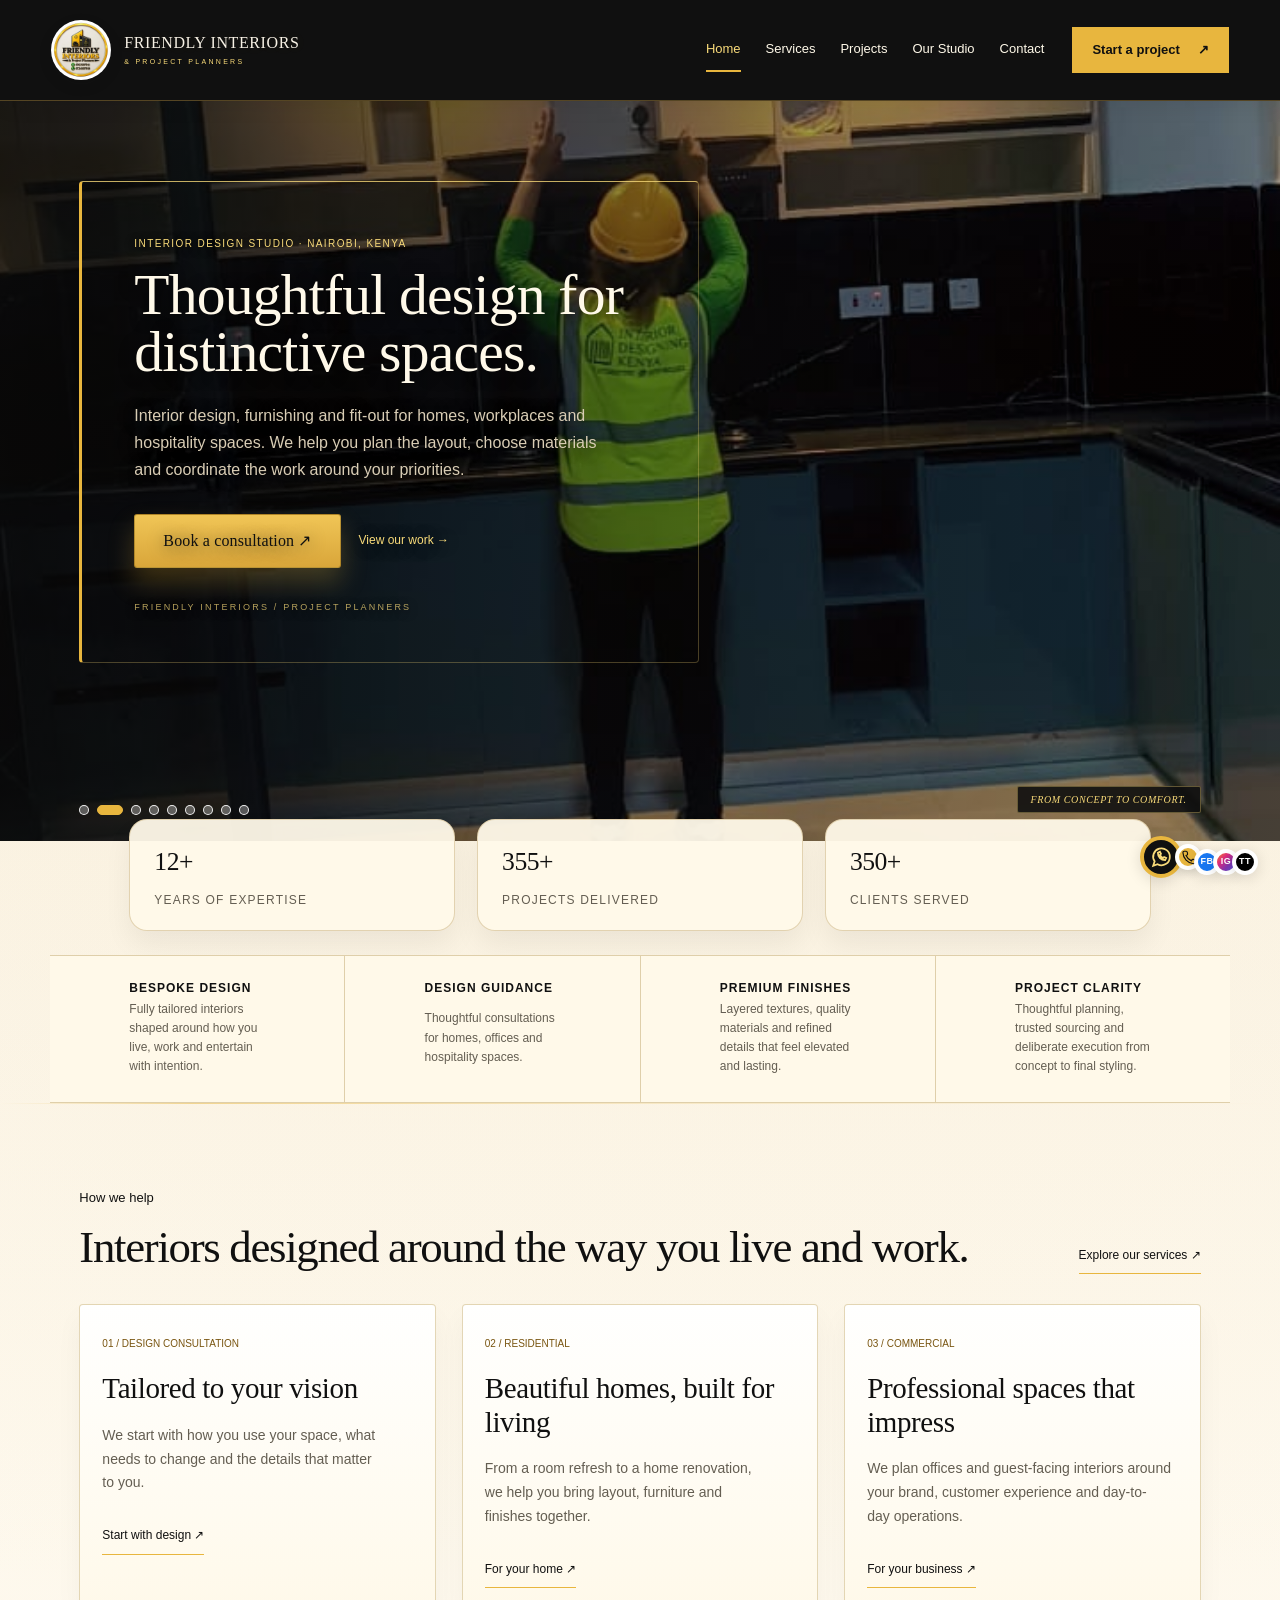
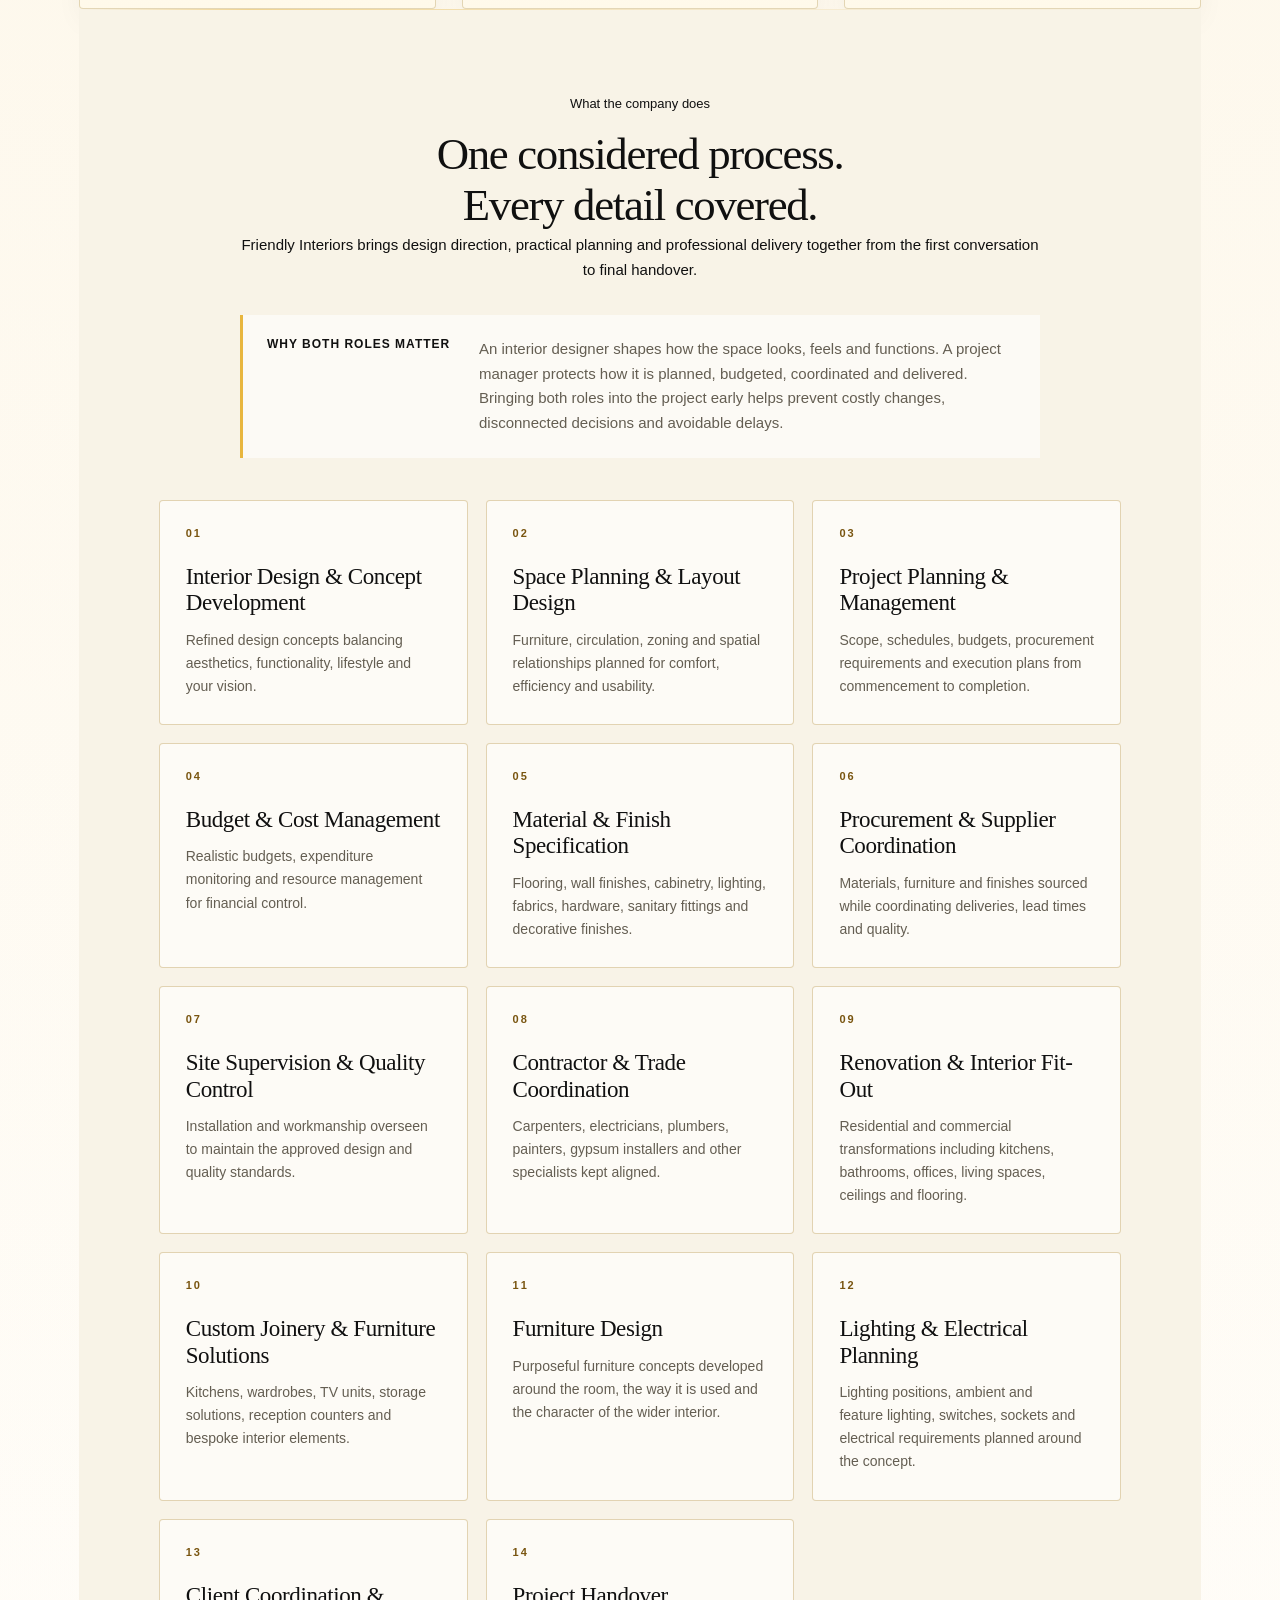
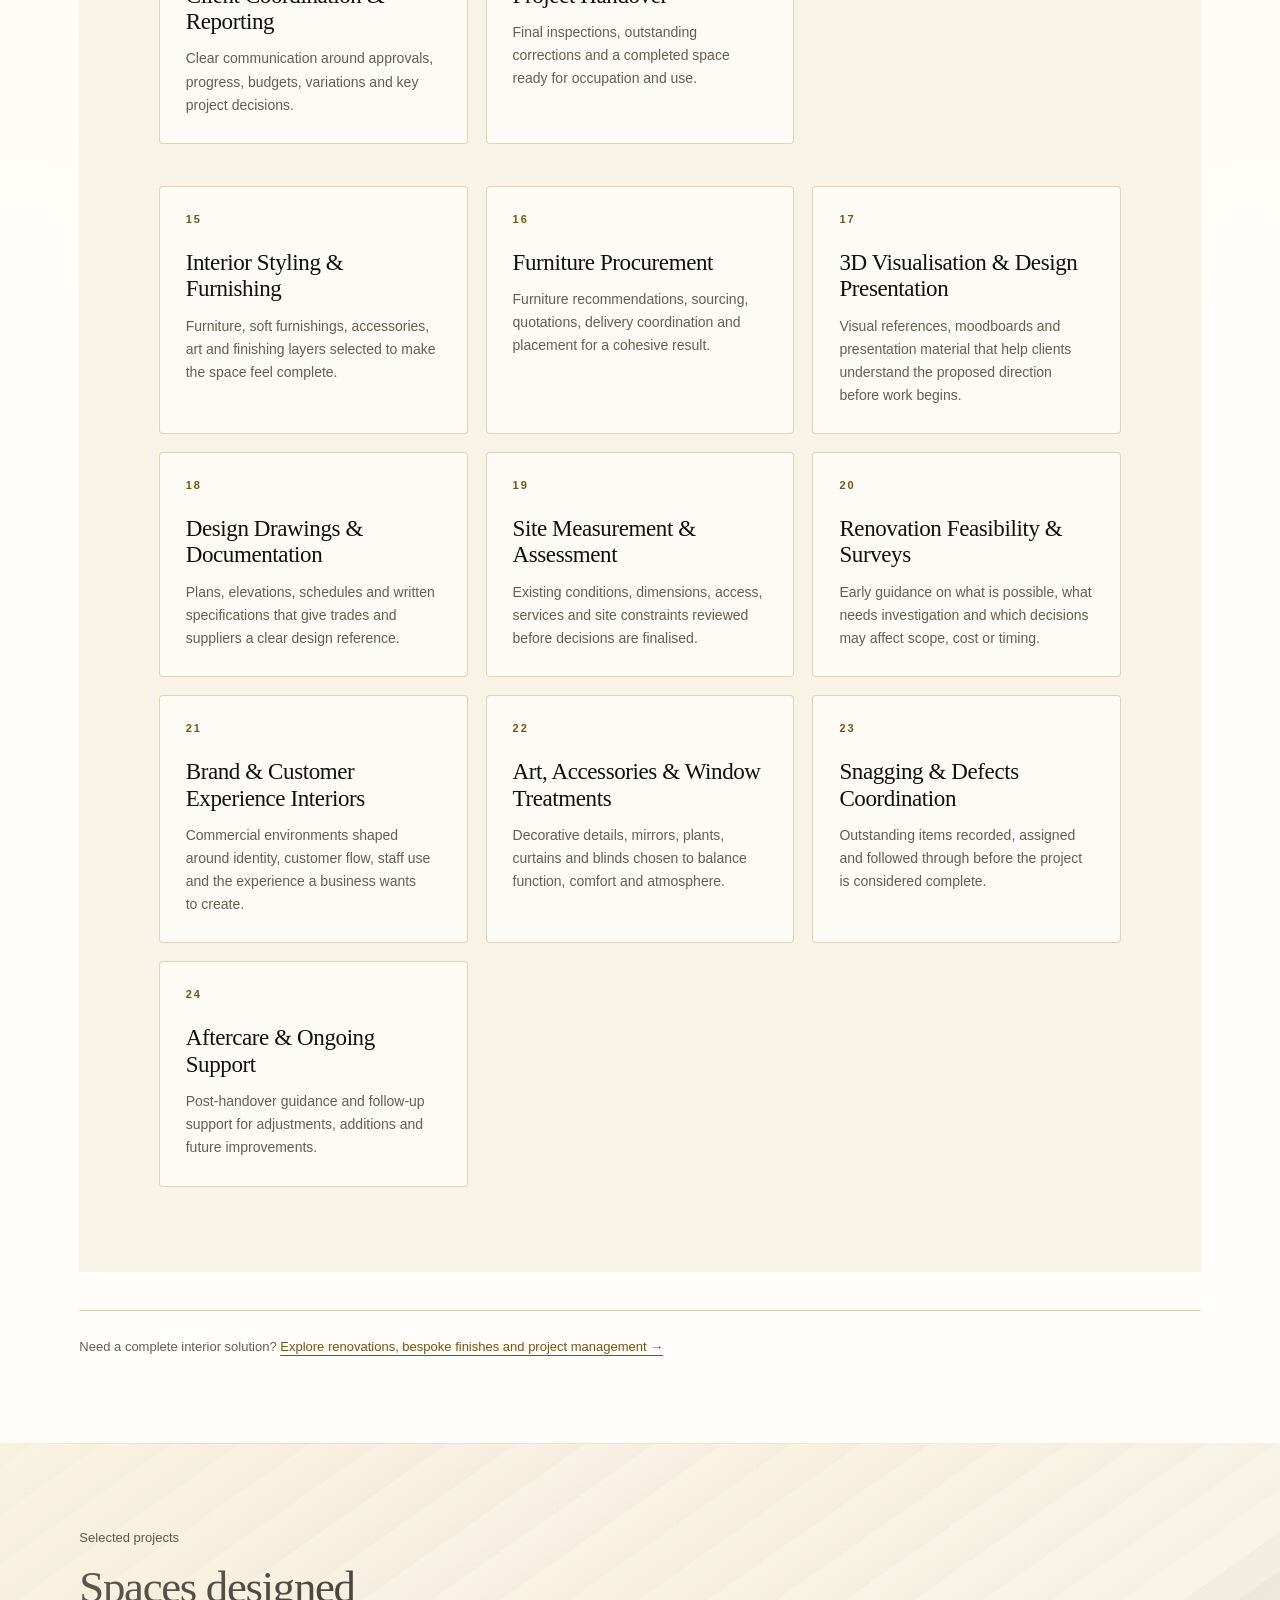
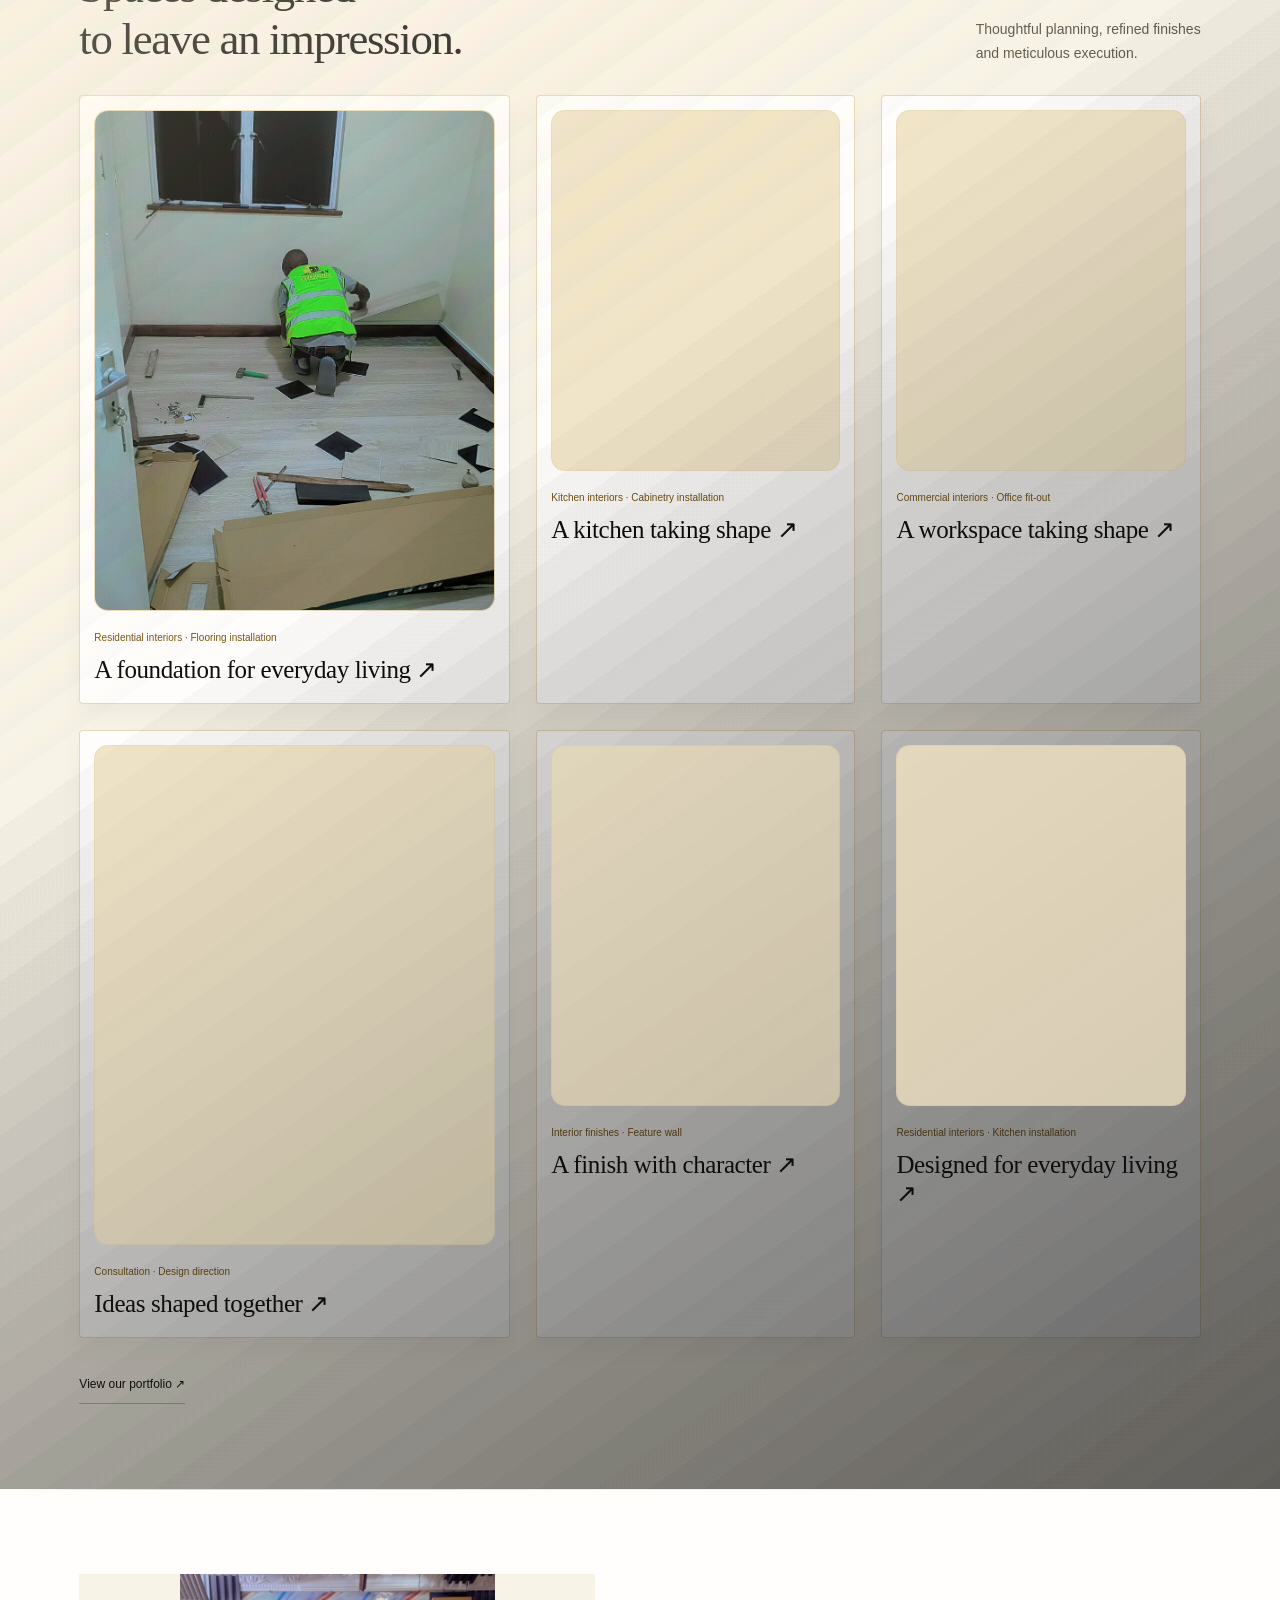
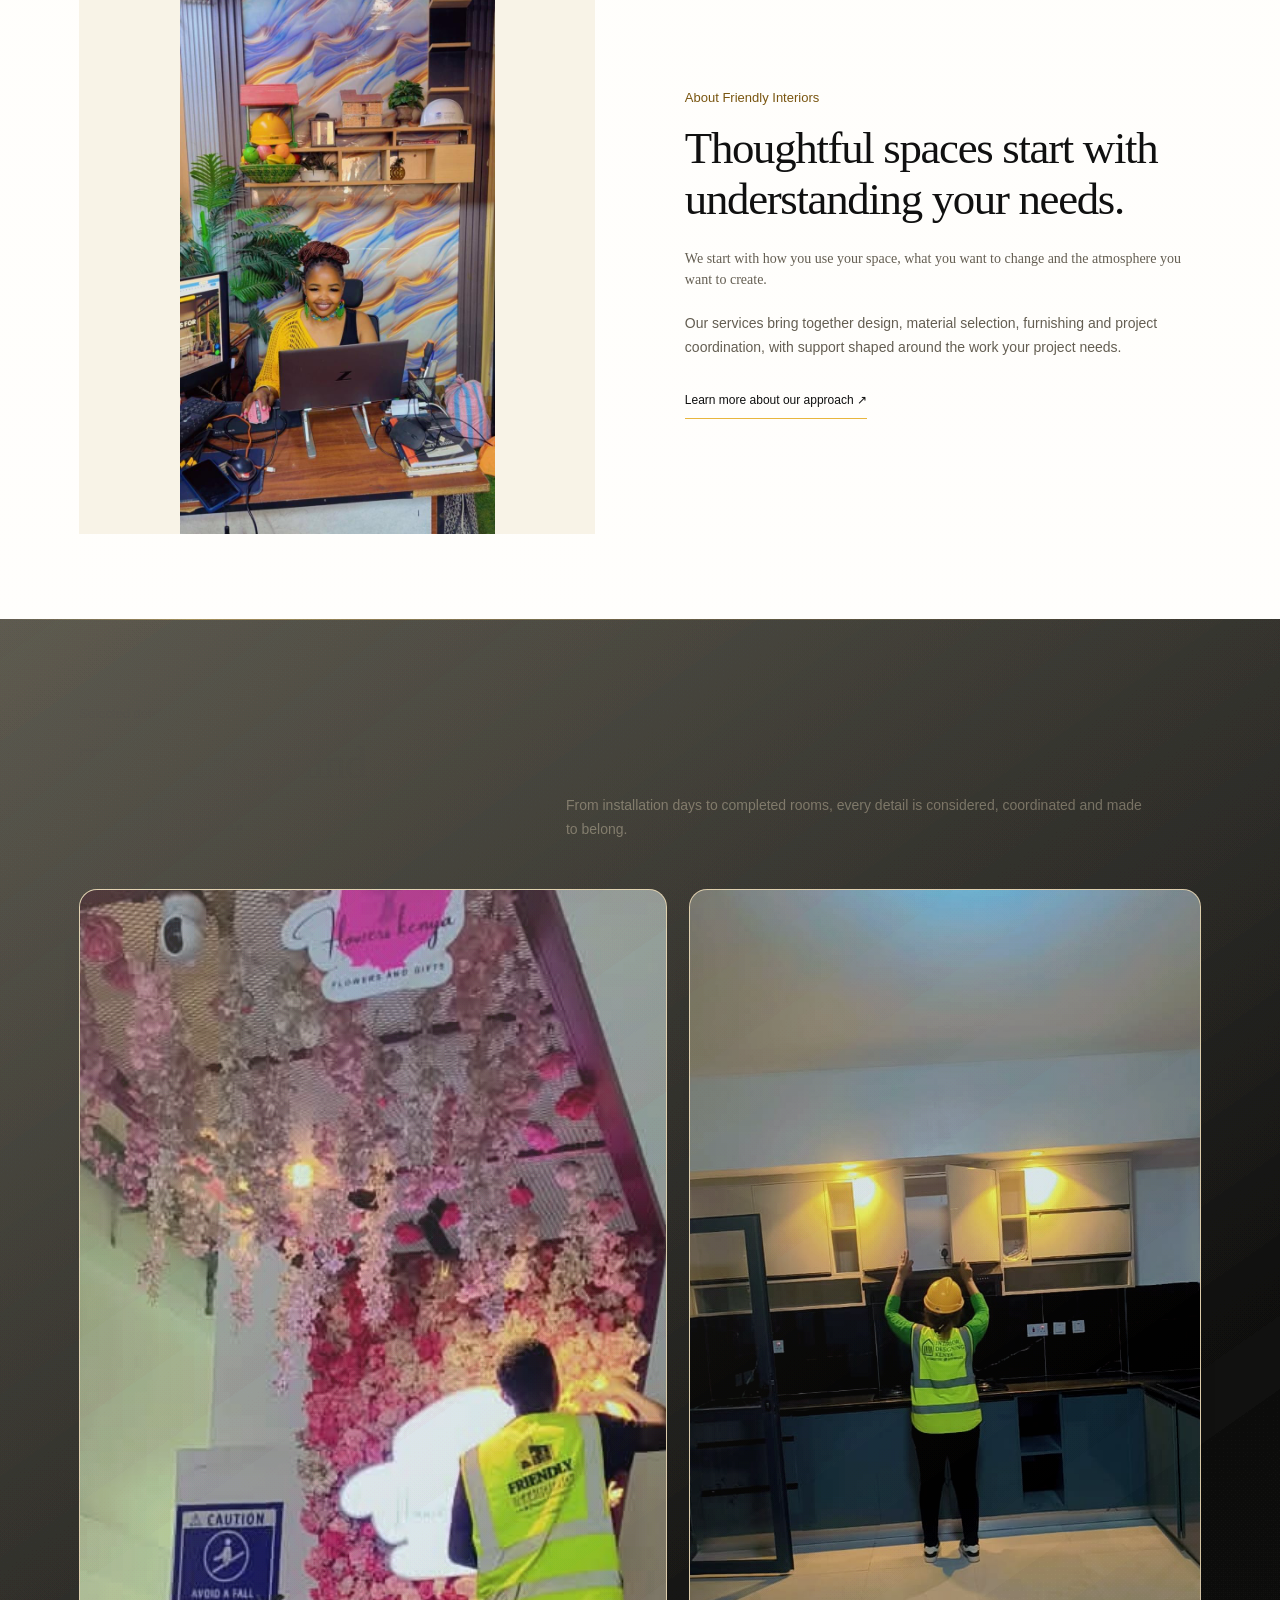
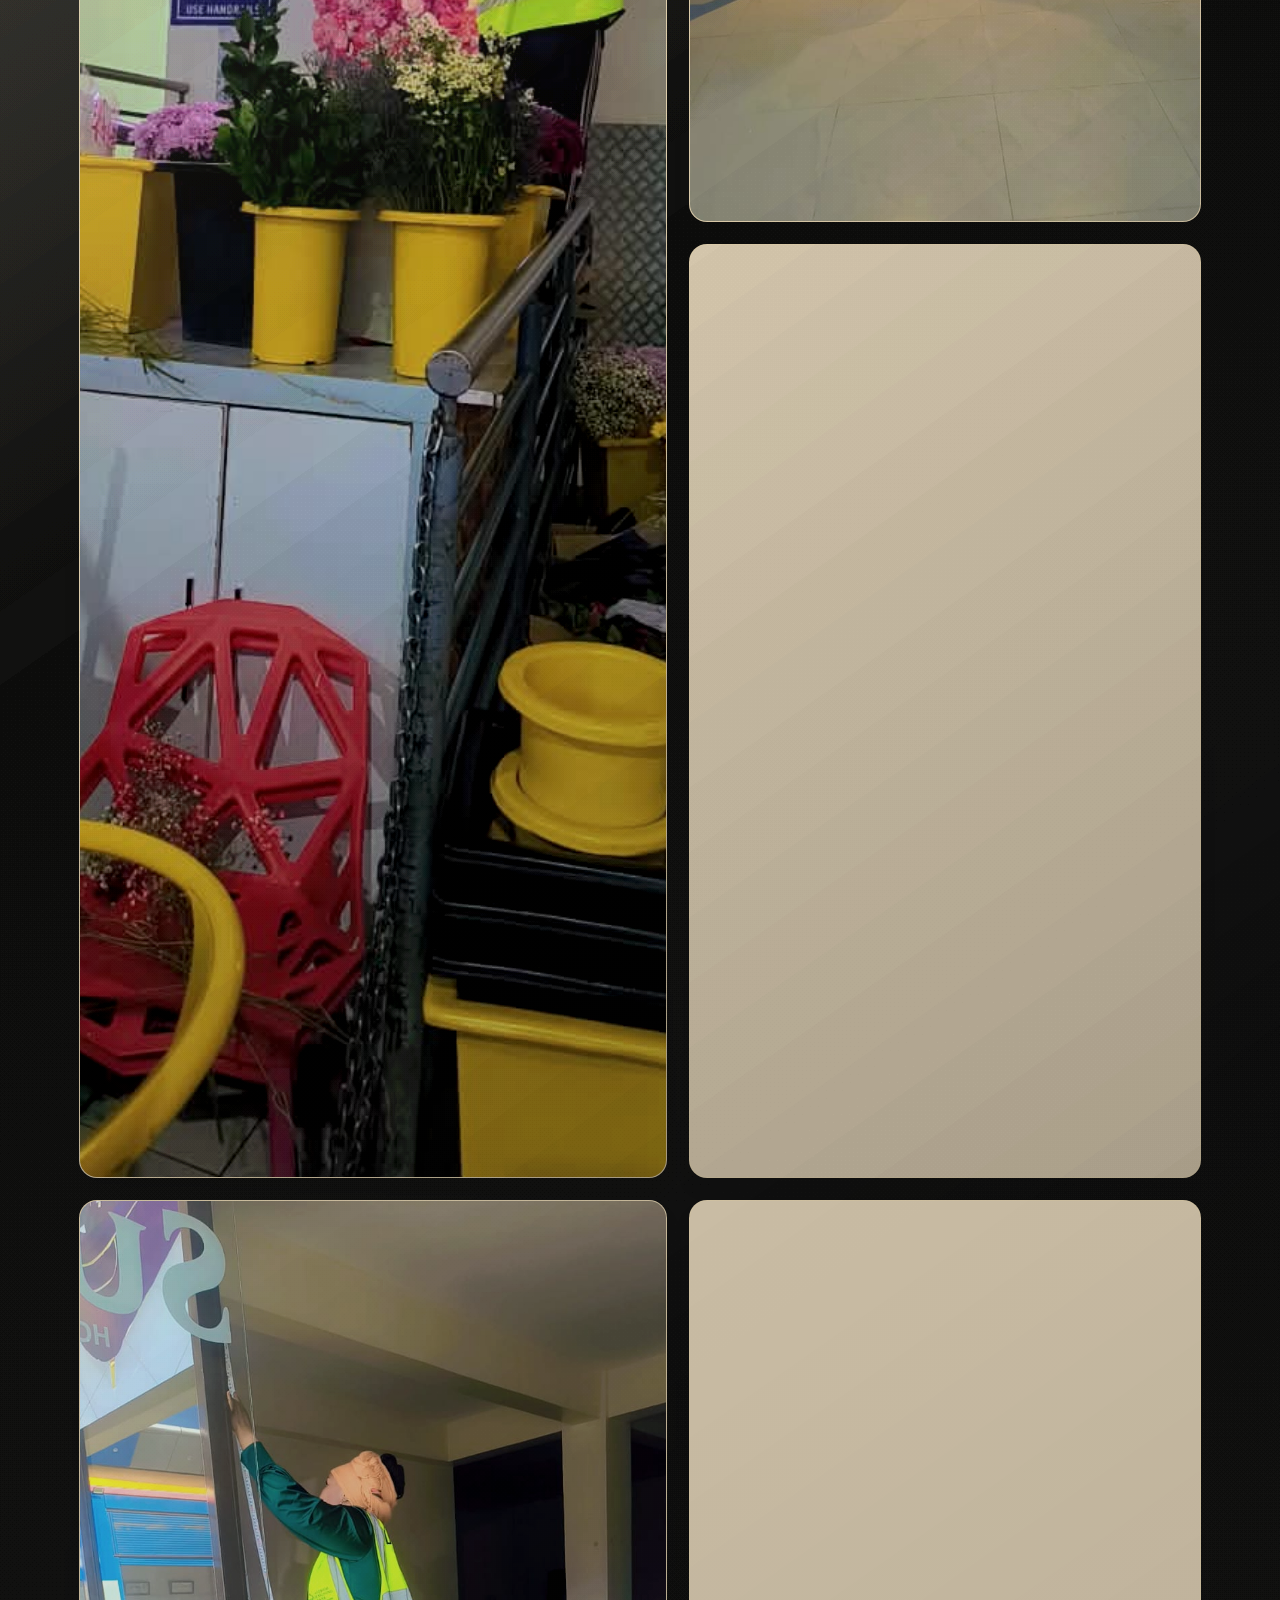
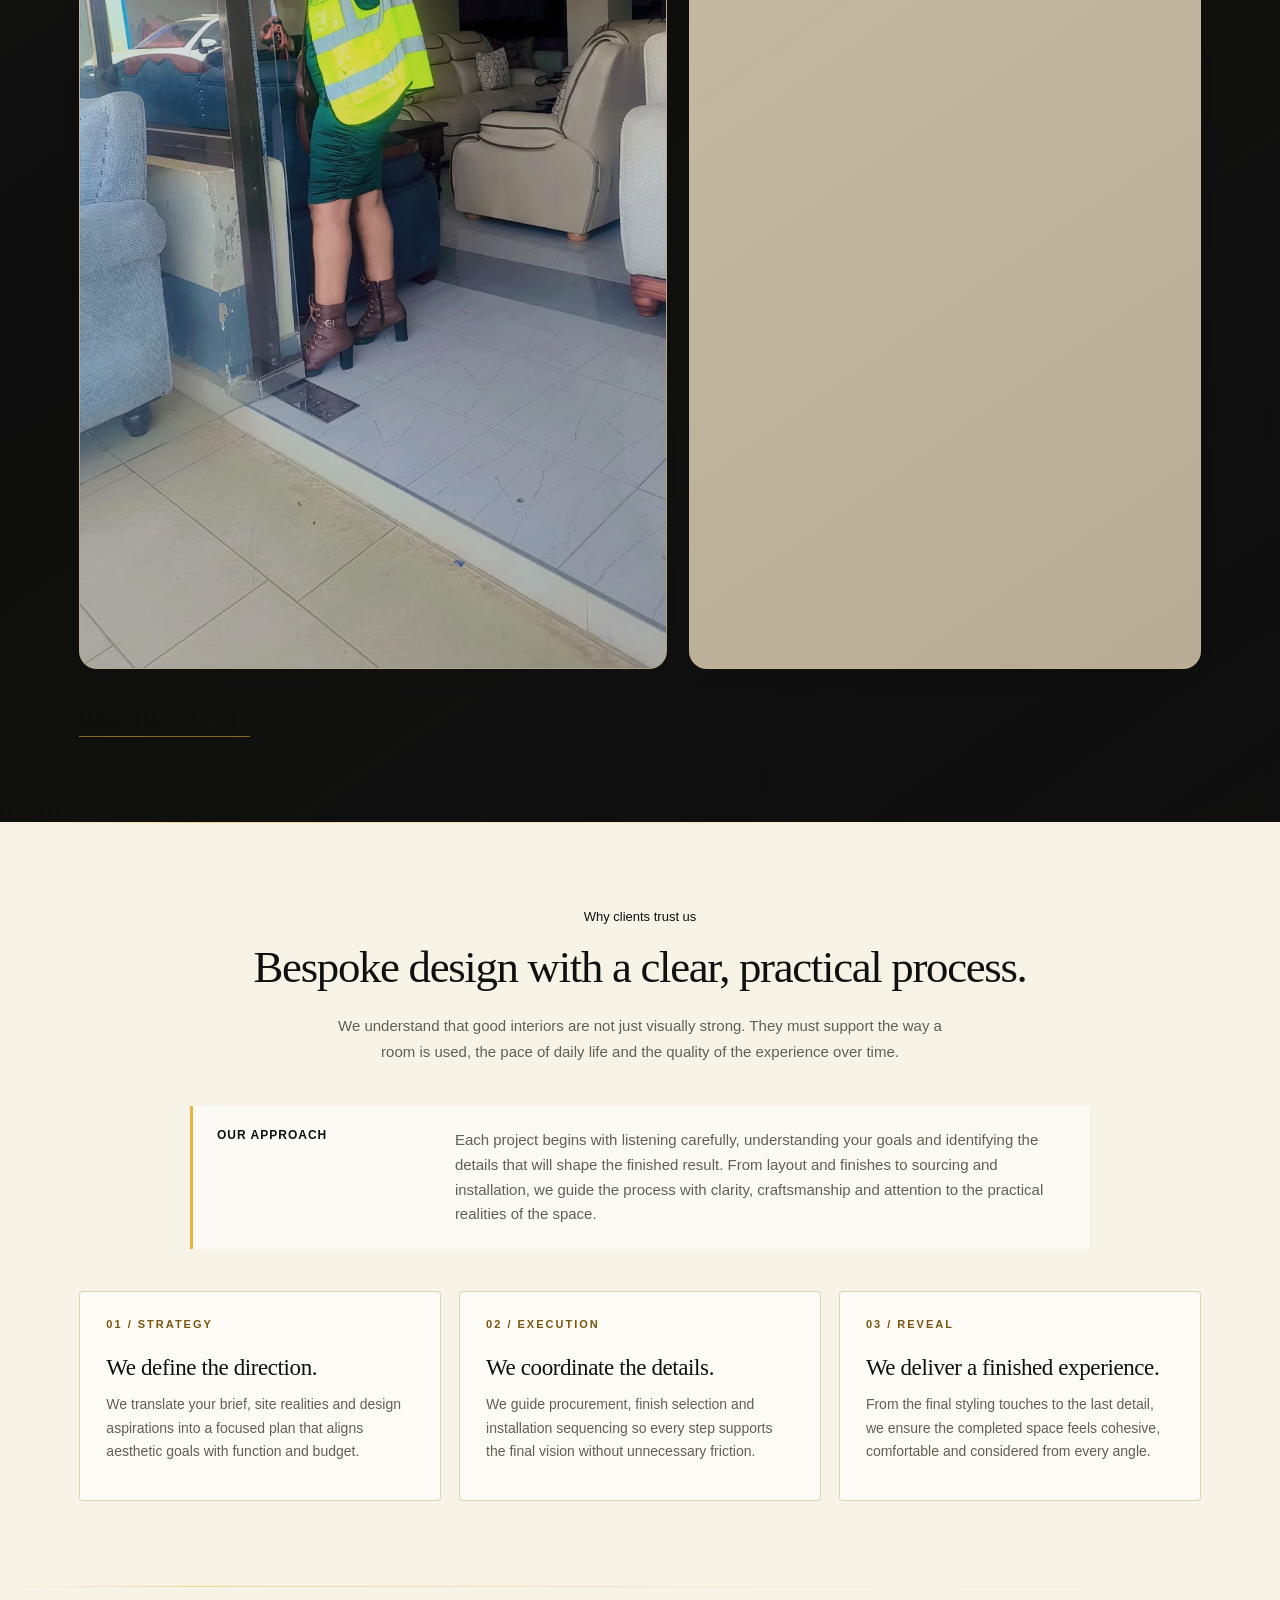
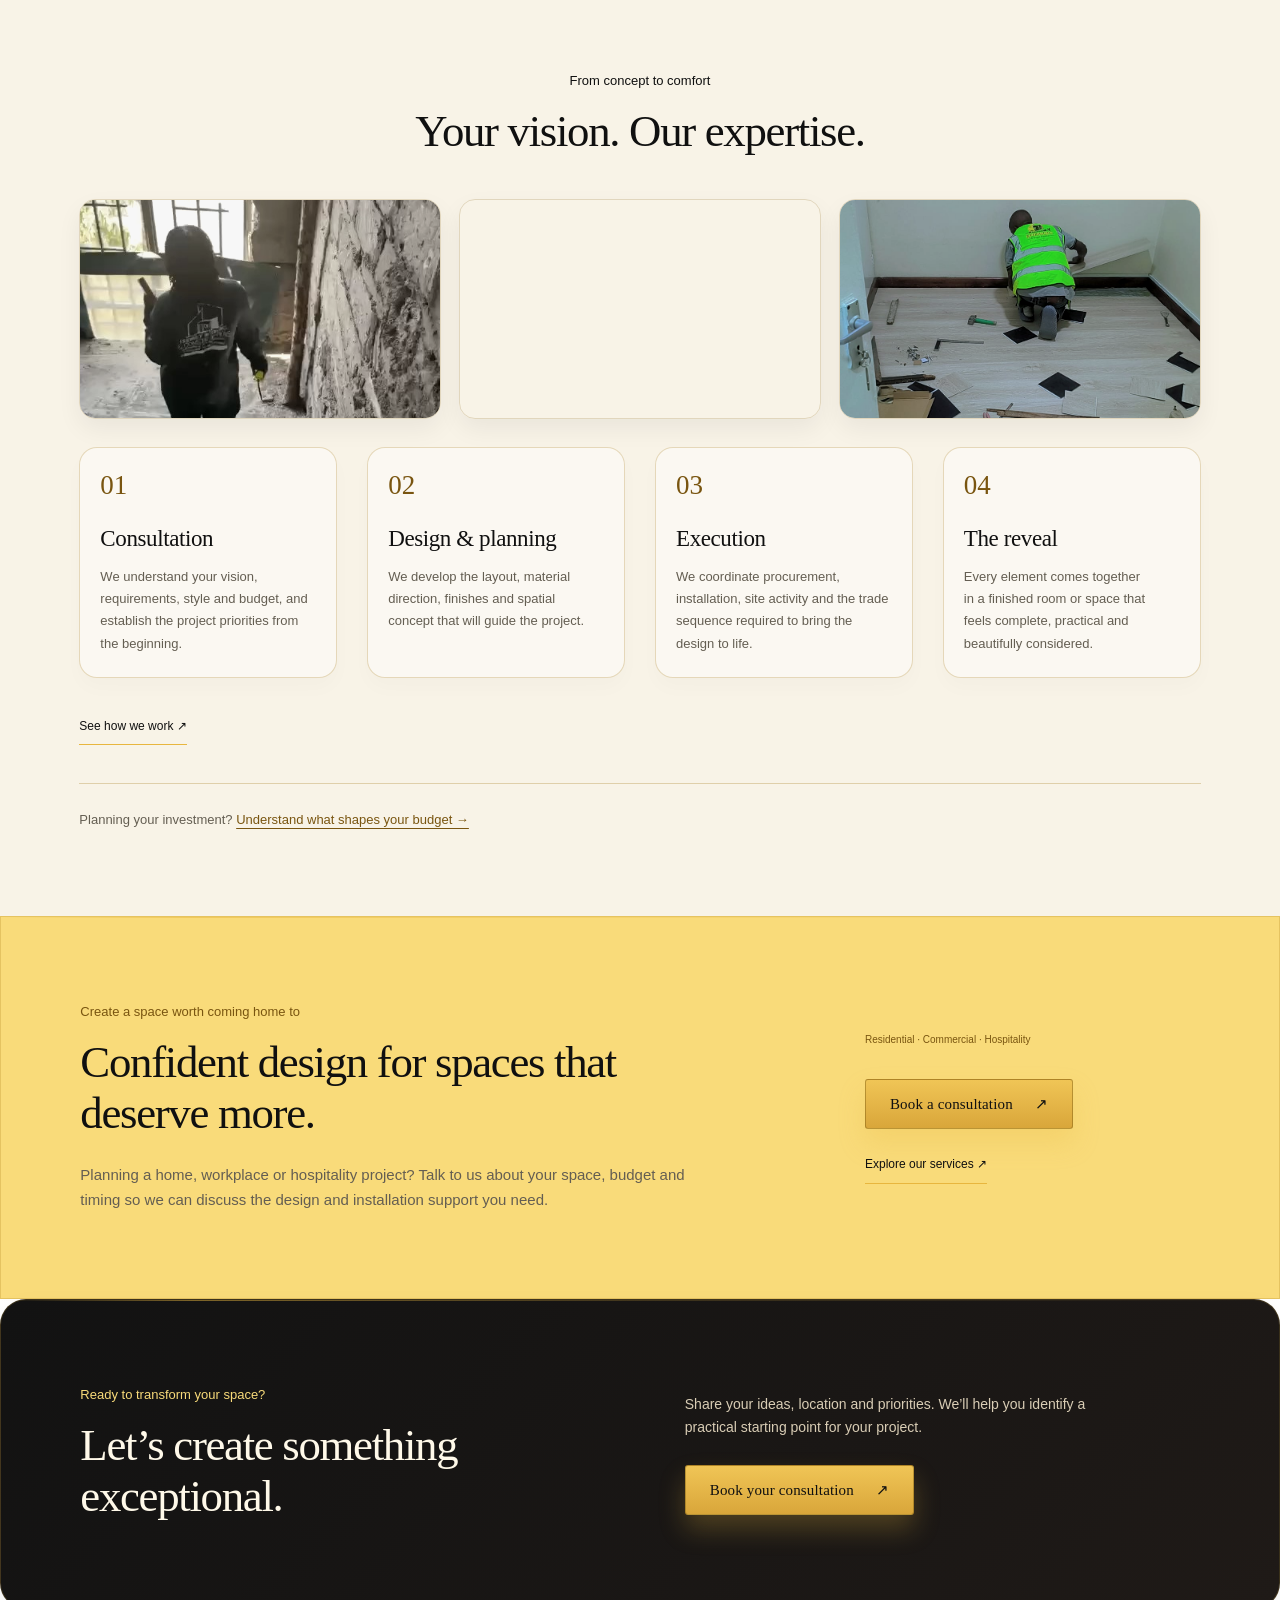
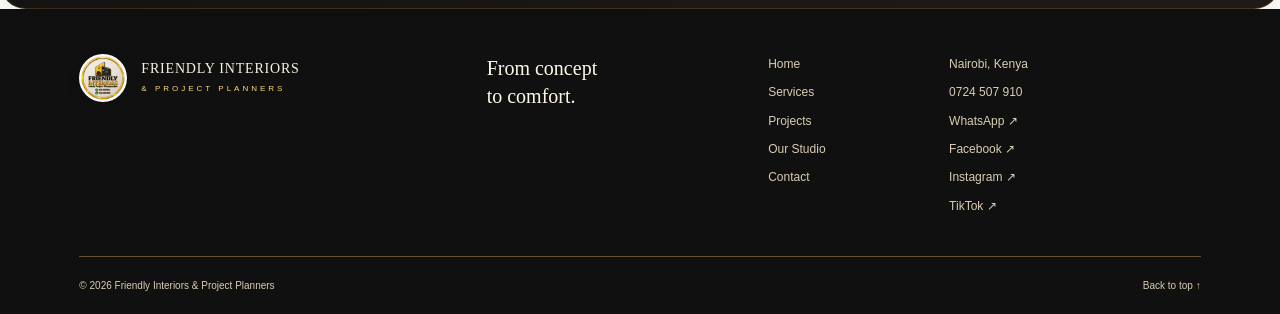
==== commit ab920bbd: "Remove one phone number and retain another for WhatsApp and call icon (6ac65b5762d99ed27a267449)" ====
--- a/index.html
+++ b/index.html
@@ -70,9 +70,9 @@
   <img src="images/consultation.jpg" alt="A consultation discussion around a project brief and design ideas" loading="lazy" decoding="async">
   <img src="images/residential%20image.jpg" alt="A completed living space with warm styling and carefully considered proportions" loading="lazy" decoding="async">
 </div><ol class="process-grid"><li><span>01</span><h3>Consultation</h3><p>We understand your vision, requirements, style and budget, and establish the project priorities from the beginning.</p></li><li><span>02</span><h3>Design &amp; planning</h3><p>We develop the layout, material direction, finishes and spatial concept that will guide the project.</p></li><li><span>03</span><h3>Execution</h3><p>We coordinate procurement, installation, site activity and the trade sequence required to bring the design to life.</p></li><li><span>04</span><h3>The reveal</h3><p>Every element comes together in a finished room or space that feels complete, practical and beautifully considered.</p></li></ol><a class="text-link" href="studio.html#process">See how we work ↗</a><div class="compact-note" id="planning">Planning your investment? <a href="services.html#planning">Understand what shapes your budget →</a></div></section><section class="section advertise-strip" aria-labelledby="advertise-title"><div><p class="eyebrow">Create a space worth coming home to</p><h2 id="advertise-title">Confident design for spaces that deserve more.</h2><p>Planning a home, workplace or hospitality project? Talk to us about your space, budget and timing so we can discuss the design and installation support you need.</p></div><div class="advertise-actions"><p class="tag">Residential · Commercial · Hospitality</p><a class="button" href="contact.html#contact">Book a consultation <span aria-hidden="true">↗</span></a><a class="text-link" href="services.html">Explore our services ↗</a></div></section><section class="section closing-cta" id="contact"><div><p class="eyebrow">Ready to transform your space?</p><h2>Let’s create something exceptional.</h2></div><div><p>Share your ideas, location and priorities. We’ll help you identify a practical starting point for your project.</p><a class="button" href="contact.html#contact">Book your consultation <span aria-hidden="true">↗</span></a></div></section></main>
-<footer class="site-footer"><div class="footer-top"><a class="brand" href="index.html" aria-label="Friendly Interiors home"><img src="images/logo-v2.jpg" width="600" height="600" alt=""><span>FRIENDLY INTERIORS<small>&amp; PROJECT PLANNERS</small></span></a><p>From concept<br>to comfort.</p><div aria-label="Footer navigation"><a href="index.html">Home</a><a href="services.html">Services</a><a href="projects.html">Projects</a><a href="studio.html">Our Studio</a><a href="contact.html">Contact</a></div><div><span>Nairobi, Kenya</span><a href="tel:+254724507910">0724 507 910</a><a href="https://wa.me/254763507911" target="_blank" rel="noopener">WhatsApp ↗</a><a href="https://web.facebook.com/Friendlyinteriors.projectplanners" target="_blank" rel="noopener">Facebook ↗</a><a href="https://www.instagram.com/friendlyinteriors_studio/" target="_blank" rel="noopener">Instagram ↗</a><a href="https://www.tiktok.com/@friendlyinteriors.studio" target="_blank" rel="noopener">TikTok ↗</a></div></div><div class="footer-bottom"><p>© <span id="year">2026</span> Friendly Interiors &amp; Project Planners</p><a href="#top">Back to top ↑</a></div></footer>
+<footer class="site-footer"><div class="footer-top"><a class="brand" href="index.html" aria-label="Friendly Interiors home"><img src="images/logo-v2.jpg" width="600" height="600" alt=""><span>FRIENDLY INTERIORS<small>&amp; PROJECT PLANNERS</small></span></a><p>From concept<br>to comfort.</p><div aria-label="Footer navigation"><a href="index.html">Home</a><a href="services.html">Services</a><a href="projects.html">Projects</a><a href="studio.html">Our Studio</a><a href="contact.html">Contact</a></div><div><span>Nairobi, Kenya</span><a href="tel:+254724507910">0724 507 910</a><a href="https://wa.me/254724507910" target="_blank" rel="noopener">WhatsApp ↗</a><a href="https://web.facebook.com/Friendlyinteriors.projectplanners" target="_blank" rel="noopener">Facebook ↗</a><a href="https://www.instagram.com/friendlyinteriors_studio/" target="_blank" rel="noopener">Instagram ↗</a><a href="https://www.tiktok.com/@friendlyinteriors.studio" target="_blank" rel="noopener">TikTok ↗</a></div></div><div class="footer-bottom"><p>© <span id="year">2026</span> Friendly Interiors &amp; Project Planners</p><a href="#top">Back to top ↑</a></div></footer>
 <div class="floating-chat-stack" aria-label="Contact Friendly Interiors">
-  <a class="floating-chat" href="https://wa.me/254763507911" target="_blank" rel="noopener" aria-label="Chat with Friendly Interiors on WhatsApp"><svg viewBox="0 0 24 24" width="25" height="25" fill="none" stroke="currentColor" stroke-width="1.7" aria-hidden="true"><path d="M20 11.5a8 8 0 0 1-11.8 7L4 20l1.4-4.3A8 8 0 1 1 20 11.5Z"/><path d="M8.5 7.5c0 4 3 7 7 7l1-2-2-1-1 1c-1.5-.5-2.5-1.5-3-3l1-1-1-2-2 1Z"/></svg></a>
+  <a class="floating-chat" href="https://wa.me/254724507910" target="_blank" rel="noopener" aria-label="Chat with Friendly Interiors on WhatsApp"><svg viewBox="0 0 24 24" width="25" height="25" fill="none" stroke="currentColor" stroke-width="1.7" aria-hidden="true"><path d="M20 11.5a8 8 0 0 1-11.8 7L4 20l1.4-4.3A8 8 0 1 1 20 11.5Z"/><path d="M8.5 7.5c0 4 3 7 7 7l1-2-2-1-1 1c-1.5-.5-2.5-1.5-3-3l1-1-1-2-2 1Z"/></svg></a>
   <a class="floating-call" href="tel:+254724507910" aria-label="Call Friendly Interiors on the phone number"><svg viewBox="0 0 24 24" width="15" height="15" fill="none" stroke="currentColor" stroke-width="1.8" aria-hidden="true"><path d="M22 16.9v3a2 2 0 0 1-2.2 2A18.4 18.4 0 0 1 3.1 4.2 2 2 0 0 1 5.1 2h3a2 2 0 0 1 2 1.7l.4 2.4a2 2 0 0 1-1.3 2.2l-1.1.4a16.1 16.1 0 0 0 8.7 8.7l.4-1.1a2 2 0 0 1 2.2-1.3l2.4.4A2 2 0 0 1 22 16.9Z"/></svg></a>
   <a class="floating-social floating-facebook" href="https://web.facebook.com/Friendlyinteriors.projectplanners" target="_blank" rel="noopener" aria-label="Follow Friendly Interiors on Facebook">FB</a>
   <a class="floating-social floating-instagram" href="https://www.instagram.com/friendlyinteriors_studio/" target="_blank" rel="noopener" aria-label="Follow Friendly Interiors on Instagram">IG</a>
